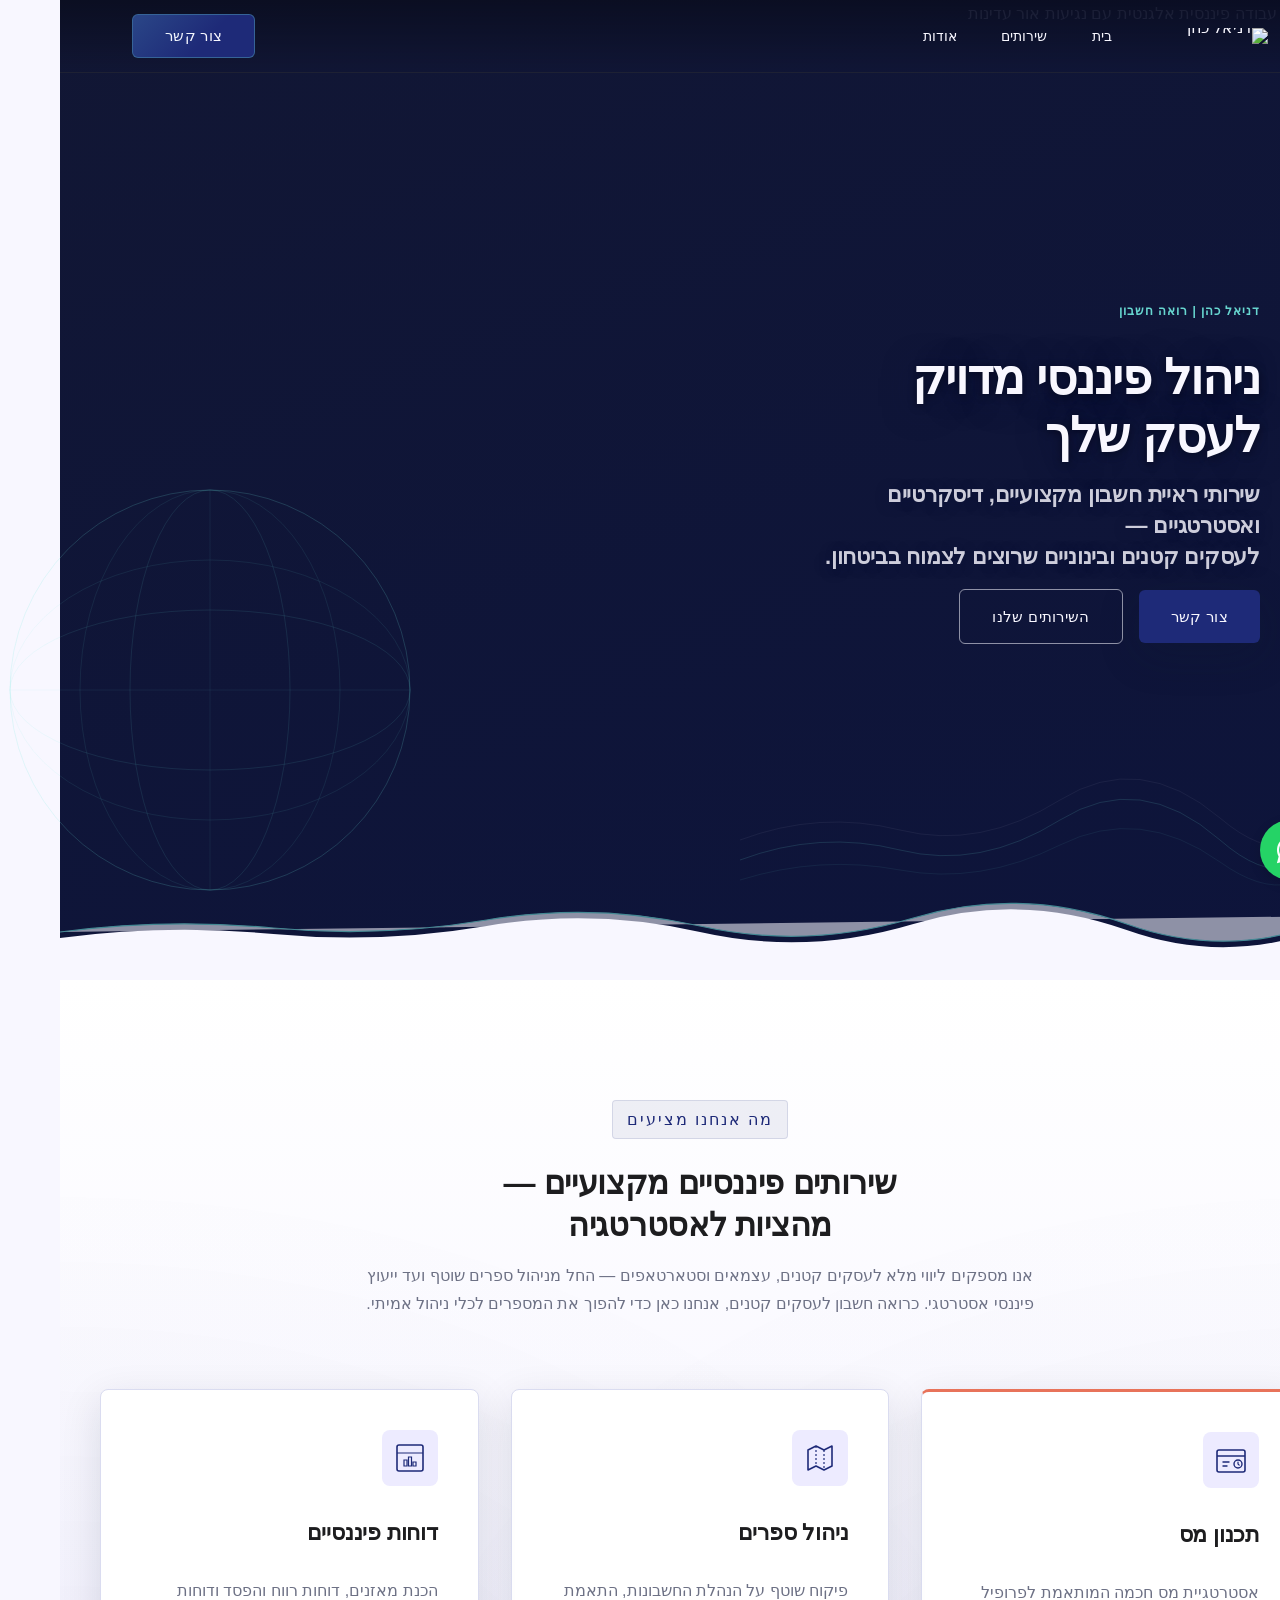
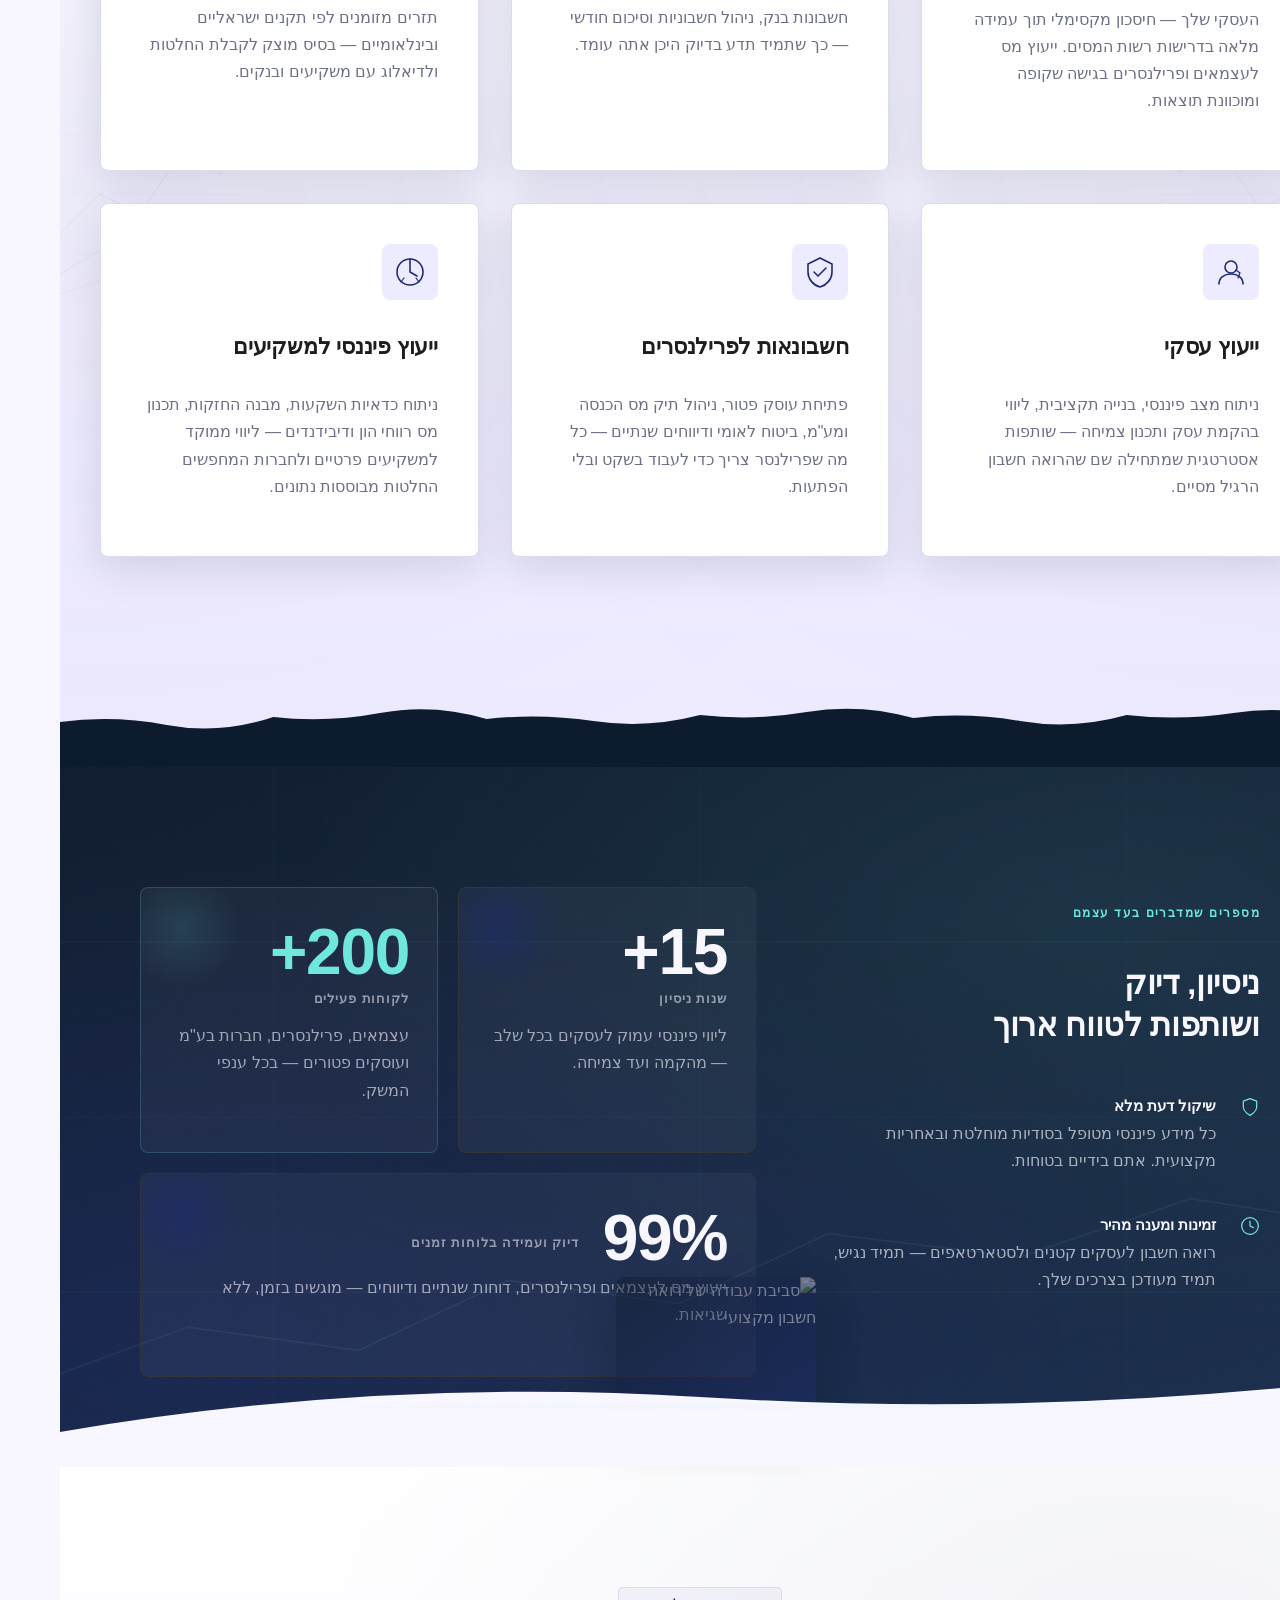
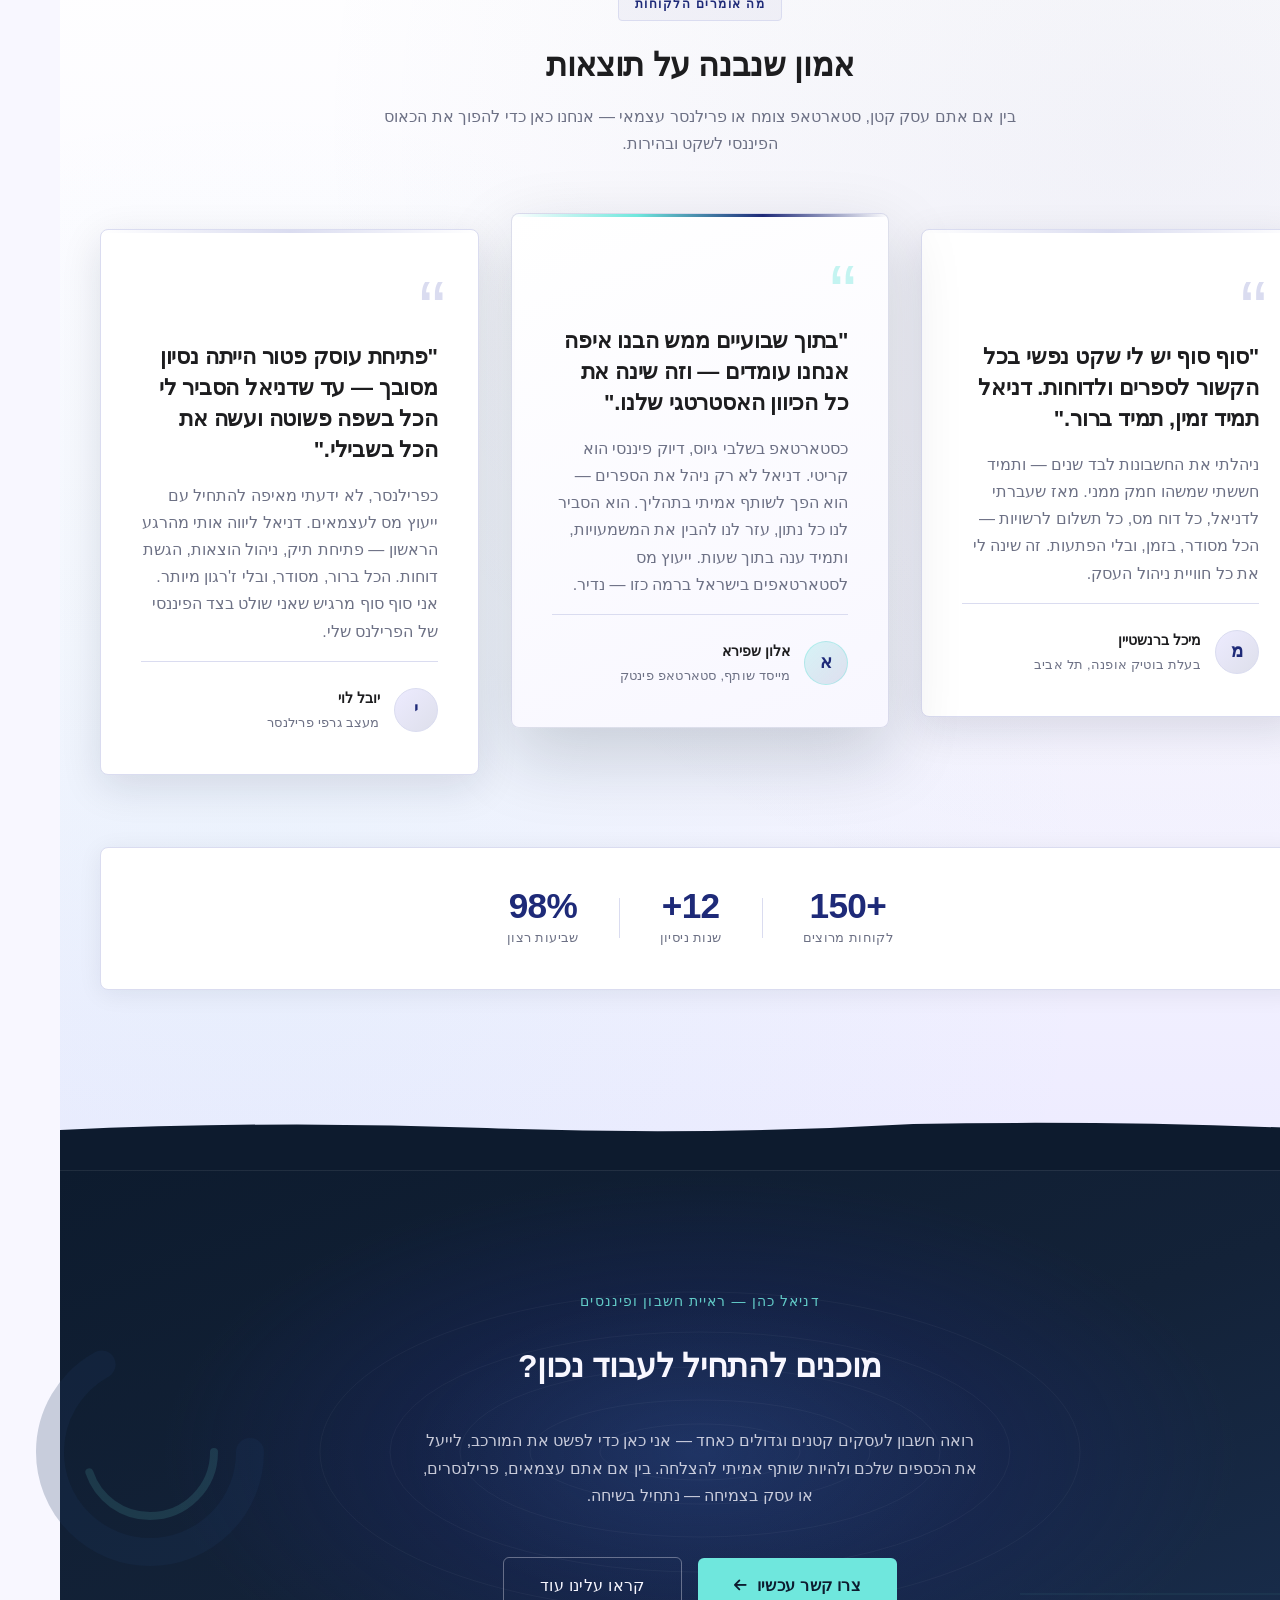
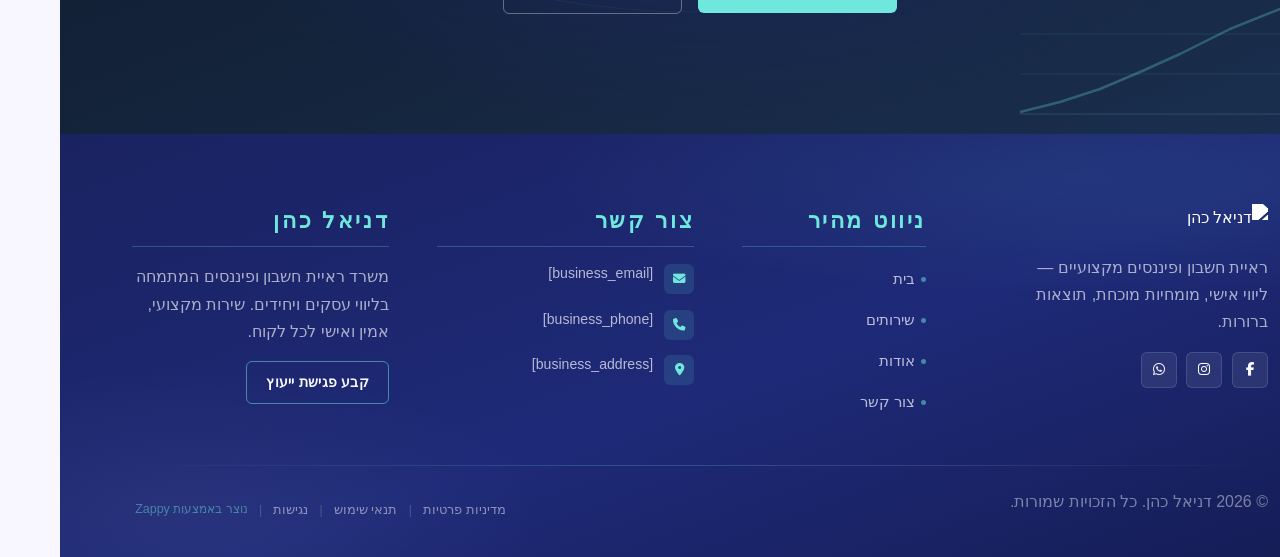
==== index.html @ bad32a26 "Background sync: Progressive GitHub Sync" ====
<!DOCTYPE html>
<html lang="he" dir="rtl">
<head>
    <meta charset="UTF-8">
    <meta name="viewport" content="width=device-width, initial-scale=1.0">
    <meta name="robots" content="index, follow">
    <title>רואה חשבון לעסקים קטנים — דניאל כהן</title>
    <meta name="description" content="רואה חשבון לעסקים קטנים וסטארטאפים שמבין את השפה שלך. דניאל כהן מציע פתרונות מס, הנהלת חשבונות וייעוץ פיננסי שיחסכו לך כסף ויניעו את העסק קדימה.">
    <meta name="keywords" content="רואה חשבון לעסקים קטנים, רואה חשבון לסטארטאפים בישראל, רואה חשבון, ייעוץ מס לעצמאים ופרילנסרים">
    
    <!-- Favicons -->
    <link rel="icon" type="image/x-icon" href="/assets/favicon.ico">
    <link rel="icon" type="image/png" sizes="16x16" href="/assets/favicon-16x16.png">
    <link rel="icon" type="image/png" sizes="32x32" href="/assets/favicon-32x32.png">
    <link rel="icon" type="image/png" sizes="48x48" href="/assets/favicon-48x48.png">
    <link rel="icon" type="image/png" sizes="192x192" href="/assets/favicon-192x192.png">
    <link rel="icon" type="image/png" sizes="512x512" href="/assets/favicon-512x512.png">
    <link rel="apple-touch-icon" href="/assets/apple-touch-icon.png">
    <!-- Zappy Analytics -->
<script>
(function() {
  'use strict';
  
  // Configuration
  var config = {
    websiteId: '09abf76c-8a5d-437d-a3a1-32198e3f7257',
    apiUrl: 'https://api.zappy5.com/api/analytics/track',
    sessionDuration: 30 * 60 * 1000, // 30 minutes
    visitorDuration: 30 * 24 * 60 * 60 * 1000, // 30 days
    trackPageViews: true,
    trackClicks: true,
    trackFormSubmissions: true
  };
  
  // Generate or retrieve persistent visitor ID (30 days)
  function getVisitorId() {
    var visitorKey = 'zappy_visitor_' + config.websiteId;
    var visitor = null;
    
    try {
      visitor = localStorage.getItem(visitorKey);
      if (visitor) {
        var visitorData = JSON.parse(visitor);
        var now = Date.now();
        
        // Check if visitor ID is still valid (30 days)
        if (now - visitorData.created < config.visitorDuration) {
          // Update last seen timestamp
          visitorData.lastSeen = now;
          localStorage.setItem(visitorKey, JSON.stringify(visitorData));
          return visitorData.id;
        }
      }
    } catch (e) {
      console.warn('Zappy Analytics: LocalStorage not available');
    }
    
    // Generate new visitor ID
    var newVisitorId = 'zv_' + Date.now() + '_' + Math.random().toString(36).substr(2, 9);
    
    try {
      localStorage.setItem(visitorKey, JSON.stringify({
        id: newVisitorId,
        created: Date.now(),
        lastSeen: Date.now()
      }));
    } catch (e) {
      // Continue without local storage
    }
    
    return newVisitorId;
  }
  
  // Generate or retrieve session ID (30 minutes)
  function getSessionId() {
    var sessionKey = 'zappy_session_' + config.websiteId;
    var session = null;
    
    try {
      session = sessionStorage.getItem(sessionKey);
      if (session) {
        var sessionData = JSON.parse(session);
        var now = Date.now();
        
        // Check if session is still valid
        if (now - sessionData.timestamp < config.sessionDuration) {
          // Update timestamp
          sessionData.timestamp = now;
          sessionStorage.setItem(sessionKey, JSON.stringify(sessionData));
          return sessionData.id;
        }
      }
    } catch (e) {
      console.warn('Zappy Analytics: SessionStorage not available');
    }
    
    // Generate new session ID
    var newSessionId = 'zs_' + Date.now() + '_' + Math.random().toString(36).substr(2, 9);
    
    try {
      sessionStorage.setItem(sessionKey, JSON.stringify({
        id: newSessionId,
        timestamp: Date.now()
      }));
    } catch (e) {
      // Continue without session storage
    }
    
    return newSessionId;
  }
  
  var visitorId = getVisitorId();
  var sessionId = getSessionId();
  
  // Track an event
  function trackEvent(eventType, data) {
    data = data || {};
    
    var eventData = {
      website_id: config.websiteId,
      event_type: eventType,
      page_path: window.location.pathname,
      referrer: document.referrer || 'direct',
      visitor_id: visitorId,
      session_id: sessionId,
      metadata: data
    };
    
    // Use sendBeacon if available (better for page unload events)
    if (navigator.sendBeacon) {
      var blob = new Blob([JSON.stringify(eventData)], { type: 'application/json' });
      navigator.sendBeacon(config.apiUrl, blob);
    } else {
      // Fallback to fetch
      fetch(config.apiUrl, {
        method: 'POST',
        headers: {
          'Content-Type': 'application/json'
        },
        body: JSON.stringify(eventData),
        keepalive: true
      }).catch(function(error) {
        console.warn('Zappy Analytics: Failed to track event', error);
      });
    }
  }
  
  // Track page view
  if (config.trackPageViews) {
    trackEvent('pageview', {
      title: document.title,
      url: window.location.href
    });
  }
  
  // Track clicks on important elements
  if (config.trackClicks) {
    document.addEventListener('click', function(e) {
      var target = e.target;
      
      // Track button clicks (counted as actions)
      if (target.tagName === 'BUTTON' || target.closest('button')) {
        var button = target.tagName === 'BUTTON' ? target : target.closest('button');
        trackEvent('click', {
          element: 'button',
          text: button.textContent.trim().substring(0, 100),
          id: button.id || null,
          class: button.className || null
        });
      }
      
      // Track link clicks (navigation - not counted as actions)
      else if (target.tagName === 'A' || target.closest('a')) {
        var link = target.tagName === 'A' ? target : target.closest('a');
        trackEvent('navigation', {
          element: 'link',
          text: link.textContent.trim().substring(0, 100),
          href: link.href,
          external: link.hostname !== window.location.hostname
        });
      }
    }, true);
  }
  
  // Track form submissions
  if (config.trackFormSubmissions) {
    document.addEventListener('submit', function(e) {
      var form = e.target;
      
      trackEvent('form_submit', {
        form_id: form.id || null,
        form_name: form.name || null,
        form_action: form.action || null,
        form_method: form.method || 'GET'
      });
    }, true);
  }
  
  // Track time on page (send on page unload)
  var pageLoadTime = Date.now();
  
  window.addEventListener('beforeunload', function() {
    var timeOnPage = Math.floor((Date.now() - pageLoadTime) / 1000); // in seconds
    
    trackEvent('page_unload', {
      time_on_page: timeOnPage,
      page_path: window.location.pathname
    });
  });
  
  // Expose tracking function globally for custom events
  window.zappyAnalytics = {
    track: trackEvent,
    getVisitorId: function() { return visitorId; },
    getSessionId: function() { return sessionId; }
  };
  
})();
</script>
<!-- End Zappy Analytics -->
    <meta property="og:title" content="רואה חשבון לעסקים קטנים — דניאל כהן">
    <meta property="og:description" content="רואה חשבון לעסקים קטנים וסטארטאפים שמבין את השפה שלך. דניאל כהן מציע פתרונות מס, הנהלת חשבונות וייעוץ פיננסי שיחסכו לך כסף ויניעו את העסק קדימה.">
    <meta name="twitter:card" content="summary_large_image">
    <meta name="twitter:title" content="רואה חשבון לעסקים קטנים — דניאל כהן">
    <meta name="twitter:description" content="רואה חשבון לעסקים קטנים וסטארטאפים שמבין את השפה שלך. דניאל כהן מציע פתרונות מס, הנהלת חשבונות וייעוץ פיננסי שיחסכו לך כסף ויניעו את העסק קדימה.">
    <meta property="og:type" content="website">
  <meta property="og:locale" content="he_IL">
  
  
  
  
  
  <link rel="stylesheet" href="https://cdnjs.cloudflare.com/ajax/libs/font-awesome/6.4.0/css/all.min.css">

    <!-- Favicons -->
    <link rel="icon" type="image/x-icon" href="/assets/favicon.ico">
    <link rel="icon" type="image/png" sizes="16x16" href="/assets/favicon-16x16.png">
    <link rel="icon" type="image/png" sizes="32x32" href="/assets/favicon-32x32.png">
    <link rel="icon" type="image/png" sizes="48x48" href="/assets/favicon-48x48.png">
    <link rel="icon" type="image/png" sizes="192x192" href="/assets/favicon-192x192.png">
    <link rel="icon" type="image/png" sizes="512x512" href="/assets/favicon-512x512.png">
    <link rel="apple-touch-icon" href="/assets/apple-touch-icon.png">
    <!-- Cookie Consent -->
    <link rel="stylesheet" href="https://cdn.jsdelivr.net/npm/vanilla-cookieconsent@3/dist/cookieconsent.css">
    <script src="https://cdn.jsdelivr.net/npm/vanilla-cookieconsent@3/dist/cookieconsent.umd.js"></script>
    <!-- Mickidum Accessibility Toolbar -->
    <script src="https://cdn.jsdelivr.net/gh/mickidum/acc_toolbar/acctoolbar/acctoolbar.min.js"></script>
    <link rel="stylesheet" href="/styles.css">

    <style id="zappy-dropdown-submenu-styles">
      /* ========== DESKTOP DROPDOWN SUBMENU STYLES ========== */
      /* Base styles for dropdown submenus - parent must be positioned */
      .nav-menu li:has(.sub-menu), nav li:has(.sub-menu), .navbar li:has(.sub-menu), #navMenu li:has(.sub-menu) { position: relative; }
      /* Submenu base - hidden by default */
      .nav-menu .sub-menu, nav .sub-menu, .navbar .sub-menu, #navMenu .sub-menu { display: block !important; position: absolute !important; top: 100%; left: 0; min-width: 220px; background: white; border-radius: 8px; box-shadow: 0 8px 25px rgba(0,0,0,0.15); padding: 8px 0; opacity: 0; visibility: hidden; transform: translateY(10px); transition: all 0.3s ease; z-index: 1000; list-style: none; pointer-events: none; }
      /* CRITICAL: Desktop hover styles to show dropdown */
      .nav-menu li:hover > .sub-menu, nav li:hover > .sub-menu, .navbar li:hover > .sub-menu, #navMenu li:hover > .sub-menu { opacity: 1 !important; visibility: visible !important; transform: translateY(0) !important; pointer-events: auto !important; }
      /* Submenu item styling */
      .sub-menu li { list-style: none; margin: 0; padding: 0; }
      .sub-menu a { display: block !important; padding: 10px 16px !important; color: var(--text-dark, #333) !important; font-weight: 500; text-decoration: none; white-space: nowrap; transition: background-color 0.2s; }
      .sub-menu .zappy-nav-child > a { padding-left: 28px !important; font-size: 0.9em !important; opacity: 0.85 !important; }
      [dir="rtl"] .sub-menu .zappy-nav-child > a, html[lang="he"] .sub-menu .zappy-nav-child > a, html[lang="ar"] .sub-menu .zappy-nav-child > a { padding-left: 10px !important; padding-right: 28px !important; }
      .sub-menu .zappy-nav-parent > a { font-weight: 600 !important; }
      .sub-menu a:hover { background-color: #f5f5f5; }
      /* RTL (Hebrew/Arabic) dropdown positioning */
      [dir="rtl"] .nav-menu .sub-menu, [dir="rtl"] nav .sub-menu, [dir="rtl"] .navbar .sub-menu, html[lang="he"] .nav-menu .sub-menu, html[lang="he"] nav .sub-menu, html[lang="he"] .navbar .sub-menu, html[lang="ar"] .nav-menu .sub-menu, html[lang="ar"] nav .sub-menu, html[lang="ar"] .navbar .sub-menu { left: auto !important; right: 0 !important; }
      /* Hide empty dropdown menus (exclude catalog sub-menus that use <a> children instead of <li>) */
      .sub-menu:empty, .sub-menu:not(:has(li:not(.zappy-hidden-menu-item))):not(:has(> a)), .sub-menu:not(:has(li)):not(:has(> a)) { display: none !important; opacity: 0 !important; visibility: hidden !important; pointer-events: none !important; }
      /* Desktop: show submenu on Menu Group hover */
      li:has(.menu-group-title):hover > .sub-menu { opacity: 1 !important; visibility: visible !important; transform: translateY(0) !important; pointer-events: auto !important; }
      /* Menu Group title styling */
      .nav-menu > li > .menu-group-title, #navMenu > li > .menu-group-title { display: inline-block; padding: 0.5rem 1rem; cursor: default; user-select: none; }
      
      /* ========== MOBILE SUBMENU STYLES ========== */
      @media (max-width: 768px) {
        .nav-menu .sub-menu, nav .sub-menu, .navbar .sub-menu, #navMenu .sub-menu { position: static !important; transform: none !important; box-shadow: none !important; background: transparent !important; max-height: 0; overflow: hidden; opacity: 0; visibility: hidden; transition: max-height 0.3s ease, opacity 0.3s ease; padding: 0 !important; border-radius: 0 !important; }
        .navbar .sub-menu.mobile-expanded, .nav-menu .sub-menu.mobile-expanded, #navMenu .sub-menu.mobile-expanded { max-height: none !important; overflow-y: visible !important; opacity: 1 !important; visibility: visible !important; padding: 8px 0 8px 16px !important; }
        [dir="rtl"] .sub-menu.mobile-expanded, html[lang="he"] .sub-menu.mobile-expanded { padding: 8px 16px 8px 0 !important; }
        /* Disable hover behavior on mobile */
        .nav-menu li:hover > .sub-menu, nav li:hover > .sub-menu, .navbar li:hover > .sub-menu, #navMenu li:hover > .sub-menu { opacity: 0; visibility: hidden; pointer-events: none; }
        .nav-menu li > .sub-menu.mobile-expanded, nav li > .sub-menu.mobile-expanded, .navbar li > .sub-menu.mobile-expanded, #navMenu li > .sub-menu.mobile-expanded { opacity: 1 !important; visibility: visible !important; pointer-events: auto !important; }
        .nav-menu li:has(.sub-menu), nav li:has(.sub-menu), .navbar li:has(.sub-menu), #navMenu li:has(.sub-menu) { display: flex !important; flex-wrap: wrap !important; align-items: center !important; position: relative !important; min-height: 44px !important; }
        .nav-menu li:has(.sub-menu) > a, nav li:has(.sub-menu) > a, .navbar li:has(.sub-menu) > a, #navMenu li:has(.sub-menu) > a { flex: 1 !important; min-width: 0 !important; }
        .nav-menu li:has(.sub-menu) > .menu-group-title, nav li:has(.sub-menu) > .menu-group-title, .navbar li:has(.sub-menu) > .menu-group-title, #navMenu li:has(.sub-menu) > .menu-group-title { flex: 1 !important; min-width: 0 !important; padding: 0 !important; line-height: inherit !important; }
        .nav-menu li:has(.sub-menu) > .sub-menu, nav li:has(.sub-menu) > .sub-menu, .navbar li:has(.sub-menu) > .sub-menu, #navMenu li:has(.sub-menu) > .sub-menu { flex-basis: 100% !important; width: 100% !important; }
        .nav-menu li:has(.sub-menu) > a [class*="chevron"], .nav-menu li:has(.sub-menu) > a [class*="arrow"], .nav-menu li:has(.sub-menu) > a .fa-chevron-down, .nav-menu li:has(.sub-menu) > a .fa-angle-down, nav li:has(.sub-menu) > a [class*="chevron"], nav li:has(.sub-menu) > a [class*="arrow"], #navMenu li:has(.sub-menu) > a [class*="chevron"], #navMenu li:has(.sub-menu) > a [class*="arrow"] { display: none !important; visibility: hidden !important; }
        .mobile-submenu-toggle { display: flex !important; align-items: center !important; justify-content: center !important; width: 44px !important; height: auto !important; background: transparent !important; border: none !important; cursor: pointer !important; color: var(--text-light) !important; position: static !important; flex-shrink: 0 !important; align-self: stretch !important; z-index: 2 !important; padding: 0 !important; margin: 0 !important; }
        .mobile-submenu-toggle::after { content: '' !important; width: 0 !important; height: 0 !important; border-left: 6px solid transparent !important; border-right: 6px solid transparent !important; border-top: 7px solid currentColor !important; transition: transform 0.3s ease !important; }
        .mobile-submenu-toggle.expanded::after { transform: rotate(180deg) !important; }
        .sub-menu a { padding: 10px 0 !important; display: block !important; color: var(--text-light) !important; white-space: normal !important; }
        .sub-menu .zappy-nav-child > a { padding-left: 28px !important; font-size: 0.9em !important; opacity: 0.85 !important; }
        [dir="rtl"] .sub-menu .zappy-nav-child > a, html[lang="he"] .sub-menu .zappy-nav-child > a, html[lang="ar"] .sub-menu .zappy-nav-child > a { padding-left: 0 !important; padding-right: 28px !important; }
        .sub-menu .zappy-nav-parent > a { font-weight: 600 !important; }
        .nav-menu.active, #navMenu.active { max-width: 100vw !important; overflow-x: hidden !important; box-sizing: border-box !important; }
        .navbar .sub-menu li a, nav.navbar .sub-menu li a, .zappy-products-dropdown .sub-menu a { color: var(--text-light) !important; }
      }
      @media (min-width: 769px) { .mobile-submenu-toggle { display: none !important; } }
    </style>

    <style id="zappy-widget-visibility">
      html[dir="rtl"] .whatsapp-float { right: 20px !important; left: auto !important; }
      html[dir="ltr"] .whatsapp-float, html:not([dir]) .whatsapp-float { left: 20px !important; right: auto !important; }
      html[dir="rtl"] #mic-access-tool-general-button, html[dir="rtl"] .mic-access-tool-general-button,
      html[dir="rtl"] #mic-init-access-tool .mic-access-tool-general-button,
      html[dir="rtl"] #mic-init-access-tool #mic-access-tool-general-button,
      html[dir="rtl"] ._access-icon { left: 20px !important; right: auto !important; }
      html[dir="ltr"] #mic-access-tool-general-button, html[dir="ltr"] .mic-access-tool-general-button,
      html[dir="ltr"] #mic-init-access-tool .mic-access-tool-general-button,
      html[dir="ltr"] #mic-init-access-tool #mic-access-tool-general-button,
      html[dir="ltr"] ._access-icon,
      html:not([dir]) #mic-access-tool-general-button, html:not([dir]) .mic-access-tool-general-button,
      html:not([dir]) #mic-init-access-tool .mic-access-tool-general-button,
      html:not([dir]) #mic-init-access-tool #mic-access-tool-general-button,
      html:not([dir]) ._access-icon { right: 20px !important; left: auto !important; }
      @media (max-width: 768px) { .whatsapp-float { display: flex !important; } }
      @media (min-width: 769px) { .whatsapp-float { display: flex !important; } }
      @media (max-width: 768px) {
        #mic-access-tool-general-button, .mic-access-tool-general-button,
        #mic-init-access-tool .mic-access-tool-general-button, #mic-init-access-tool #mic-access-tool-general-button,
        ._access-icon { display: flex !important; visibility: visible !important; opacity: 1 !important; pointer-events: auto !important; }
        #mic-access-tool-box, .mic-access-tool-box, #mic-init-access-tool #mic-access-tool-box,
        div[id*="mic-access-tool-box"], ._access-menu {
          visibility: hidden; opacity: 0; pointer-events: auto !important;
        }
      }
      @media (min-width: 769px) {
        #mic-access-tool-general-button, .mic-access-tool-general-button,
        #mic-init-access-tool .mic-access-tool-general-button, #mic-init-access-tool #mic-access-tool-general-button,
        ._access-icon { display: flex !important; visibility: visible !important; opacity: 1 !important; pointer-events: auto !important; }
        #mic-access-tool-box, .mic-access-tool-box, #mic-init-access-tool #mic-access-tool-box,
        div[id*="mic-access-tool-box"], ._access-menu {
          visibility: hidden; opacity: 0; pointer-events: auto !important;
        }
      }
    </style>
</head>
<body>

  <nav class="navbar" dir="rtl">
  <button class="mobile-toggle" id="mobileToggle" aria-label="Menu">
    <svg class="hamburger-icon" width="24" height="24" viewBox="0 0 24 24" fill="none">
      <path d="M3 12h18M3 6h18M3 18h18" stroke="currentColor" stroke-width="2" stroke-linecap="round"></path>
    </svg>
    <svg class="close-icon" width="24" height="24" viewBox="0 0 24 24" fill="none" style="display: none;">
      <path d="M18 6L6 18M6 6l12 12" stroke="currentColor" stroke-width="2" stroke-linecap="round"></path>
    </svg>
  </button>

  <button class="phone-header-btn" data-phone="050-0000000" aria-label="Call">
    <svg width="20" height="20" viewBox="0 0 24 24" fill="currentColor">
      <path d="M22 16.92v3a2 2 0 0 1-2.18 2 19.79 19.79 0 0 1-8.63-3.07 19.5 19.5 0 0 1-6-6 19.79 19.79 0 0 1-3.07-8.67A2 2 0 0 1 4.11 2h3a2 2 0 0 1 2 1.72 12.84 12.84 0 0 0 .7 2.81 2 2 0 0 1-.45 2.11L8.09 9.91a16 16 0 0 0 6 6l1.27-1.27a2 2 0 0 1 2.11-.45 12.84 12.84 0 0 0 2.81.7A2 2 0 0 1 22 16.92z"></path>
    </svg>
  </button>

  <div class="nav-container">
    <div class="nav-right-group"><div class="nav-brand">
      <a href="/" class="logo-link">
        <img src="/assets/logo.webp" alt="דניאל כהן" class="logo">
      </a>
    </div><ul class="nav-menu" id="navMenu"><li><a href="/">בית</a></li><li><a href="/services">שירותים</a></li><li><a href="/about">אודות</a></li></ul></div>

    

    <div class="nav-cta-container">
      <a href="/contact" class="nav-cta-btn">צור קשר</a>
    </div>
  </div>
</nav>
<script>

// Navbar Mobile Menu Toggle and Contrast Fix
(function() {
  // Use 'load' event instead of 'DOMContentLoaded' to ensure we run AFTER all other scripts
  window.addEventListener('load', function() {
    
    // FIX MOBILE BUTTON CONTRAST
    // Detect navbar background color and apply contrasting color to mobile buttons
    const navbar = document.querySelector('.navbar, nav, header');
    if (!navbar) {
      console.log('[Navbar] Navbar element not found');
      return;
    }
    
    // DECLARE VARIABLES EARLY to avoid Temporal Dead Zone errors
    // These are used in multiple places below
    let mobileToggle = document.getElementById('mobileToggle') ||
                       document.querySelector('.mobile-toggle') ||
                       document.querySelector('.hamburger') ||
                       document.querySelector('.hamburger-menu') ||
                       document.querySelector('.menu-toggle') ||
                       document.querySelector('.burger-menu') ||
                       document.querySelector('[aria-label="Menu"]') ||
                       document.querySelector('[aria-label="תפריט"]');
    
    const phoneBtn = document.querySelector('.phone-header-btn');
    
    const computedStyle = window.getComputedStyle(navbar);
    let bgColor = computedStyle.backgroundColor;
    
    console.log('[Navbar] Initial navbar background:', bgColor);
    
    // Check if background is transparent or rgba with 0 alpha
    const isTransparent = bgColor === 'transparent' || 
                         bgColor === 'rgba(0, 0, 0, 0)' ||
                         (bgColor.startsWith('rgba') && bgColor.includes(', 0)'));
    
    if (isTransparent) {
      // Check for background-image or gradient
      const bgImage = computedStyle.backgroundImage;
      if (bgImage && bgImage !== 'none') {
        console.log('[Navbar] Navbar has background image/gradient, using dark text');
        bgColor = 'rgb(240, 240, 240)'; // Assume light background
      } else {
        // Transparent navbar - check body background
        const bodyBg = window.getComputedStyle(document.body).backgroundColor;
        console.log('[Navbar] Navbar transparent, using body background:', bodyBg);
        bgColor = bodyBg;
      }
    }
    
    // Calculate luminance to determine if background is light or dark
    const rgb = bgColor.match(/\d+/g);
    if (rgb && rgb.length >= 3) {
      const r = parseInt(rgb[0]);
      const g = parseInt(rgb[1]);
      const b = parseInt(rgb[2]);
      const luminance = (0.299 * r + 0.587 * g + 0.114 * b) / 255;
      
      // Mobile button colors are set by Claude's AI-generated CSS (same as .nav-menu a)
      // No dynamic color overrides needed - colors come from the generated navbar CSS
      console.log('[Navbar] Mobile button colors preserved from Claude CSS (luminance:', luminance.toFixed(2) + ')');
      
      // FIX ICON SIZES - Ensure SVGs are properly sized and visible
      // INJECT CRITICAL CSS TO OVERRIDE ANY CONFLICTING RULES
      const criticalCSS = document.createElement('style');
      criticalCSS.id = 'zappy-mobile-nav-fix';
      const htmlLang = document.documentElement.lang || 'en';
      const htmlDir = document.documentElement.dir || 'ltr';
      // Check both dir attribute AND lang for RTL detection
      // dir="rtl" is the most reliable indicator
      const isRTL = htmlDir === 'rtl' || htmlLang === 'he' || htmlLang === 'ar';
      
      criticalCSS.textContent = `
        /* Hide mobile buttons on desktop, show only on mobile */
        @media (min-width: 769px) {
          .mobile-toggle,
          .phone-header-btn {
            display: none !important;
          }
        }
        
        /* Show and position mobile buttons correctly on mobile */
        @media (max-width: 768px) {
          .mobile-toggle,
          .phone-header-btn {
            position: absolute !important;
            top: 50% !important;
            transform: translateY(-50%) !important;
            z-index: 1001 !important;
            display: flex !important;
            align-items: center !important;
            justify-content: center !important;
            width: 36px !important;
            height: 36px !important;
            border-radius: 50% !important;
            border: none !important;
            cursor: pointer !important;
            padding: 6px !important;
            background: none !important;
            color: var(--nav-text, var(--text-light)) !important;
          }
          
          /* LTR positioning (default): hamburger LEFT, phone RIGHT */
          html:not([dir="rtl"]):not([lang="he"]):not([lang="ar"]) .mobile-toggle,
          html[dir="ltr"] .mobile-toggle {
            left: 12px !important;
            right: auto !important;
          }
          html:not([dir="rtl"]):not([lang="he"]):not([lang="ar"]) .phone-header-btn,
          html[dir="ltr"] .phone-header-btn {
            right: 12px !important;
            left: auto !important;
          }
          
          /* RTL positioning: hamburger RIGHT, phone LEFT */
          html[dir="rtl"] .mobile-toggle,
          html[lang="he"] .mobile-toggle,
          html[lang="ar"] .mobile-toggle {
            right: 12px !important;
            left: auto !important;
          }
          html[dir="rtl"] .phone-header-btn,
          html[lang="he"] .phone-header-btn,
          html[lang="ar"] .phone-header-btn {
            left: 12px !important;
            right: auto !important;
          }
          
          /* CRITICAL: Ensure nav-container has min-height on mobile */
          /* All children are positioned absolutely/fixed on mobile, so height:auto collapses to 0 */
          .nav-container {
            min-height: 70px !important;
            position: relative !important;
          }
          
          /* Ensure SVG icons are properly sized and inherit color */
          .mobile-toggle svg,
          .phone-header-btn svg {
            width: 24px !important;
            height: 24px !important;
            /* Don't force display - let JavaScript control hamburger/close toggle */
          }
          
          /* Reset nav-cta-container on mobile - remove desktop box-shadow/padding */
          /* that creates a visible ghost box when CTA button is hidden */
          .nav-cta-container {
            box-shadow: none !important;
            padding: 0 !important;
          }
          
          /* Hide nav-cta-container entirely on mobile when there's no lang-switcher */
          /* (only the CTA button is inside, and it's hidden on mobile) */
          .nav-cta-container:not(:has(.lang-switcher)) {
            display: none !important;
          }
          
          /* CRITICAL: Prevent hero image fade gradient from bleeding over headline text */
          /* The .image-fade-gradient has bottom: -30px (extends below parent) */
          /* On mobile stacked layout, this overlaps the h1 text below the image */
          .hero-image-column {
            overflow: hidden !important;
          }
          .image-fade-gradient {
            bottom: 0 !important;
          }
          
          /* Hide desktop language switcher on mobile - hamburger menu handles it */
          /* High specificity to override stored CSS */
          .lang-switcher,
          .nav-cta-container .lang-switcher,
          .nav-container .lang-switcher,
          .navbar .lang-switcher,
          .navbar .nav-cta-container .lang-switcher {
            display: none !important;
          }
        }
      `;
      
      // Remove existing fix if present and inject new one
      const existing = document.getElementById('zappy-mobile-nav-fix');
      if (existing) existing.remove();
      document.head.appendChild(criticalCSS);
      
      console.log('[Navbar] Critical CSS injected for mobile nav positioning');
      
      // ONLY apply inline positioning styles on mobile viewport
      // On desktop, the CSS handles hiding these buttons with display: none
      // Inline styles were breaking desktop layout by overriding CSS
      const isMobileViewport = window.innerWidth <= 768;
      
      if (mobileToggle) {
        // Icon sizing applies to all viewports for consistency
        const hamburgerIcon = mobileToggle.querySelector('.hamburger-icon');
        const closeIcon = mobileToggle.querySelector('.close-icon');
        
        if (hamburgerIcon) {
          hamburgerIcon.style.setProperty('width', '24px', 'important');
          hamburgerIcon.style.setProperty('height', '24px', 'important');
          hamburgerIcon.style.setProperty('display', 'block', 'important'); // Show hamburger by default
        }
        if (closeIcon) {
          closeIcon.style.setProperty('width', '24px', 'important');
          closeIcon.style.setProperty('height', '24px', 'important');
          closeIcon.style.setProperty('display', 'none', 'important'); // Hide close icon by default
        }
        
        // ONLY set positioning inline styles on mobile
        if (isMobileViewport) {
          mobileToggle.style.setProperty('position', 'absolute', 'important');
          mobileToggle.style.setProperty('top', '50%', 'important');
          mobileToggle.style.setProperty('transform', 'translateY(-50%)', 'important');
          mobileToggle.style.setProperty('z-index', '1001', 'important');
          
          // Clear any inline left/right so CSS can take over based on html[dir]
          mobileToggle.style.removeProperty('left');
          mobileToggle.style.removeProperty('right');
          
          console.log('[Navbar] Mobile toggle positioning applied (mobile viewport)');
        } else {
          // On desktop, clear any positioning styles to let CSS handle it
          mobileToggle.style.removeProperty('position');
          mobileToggle.style.removeProperty('top');
          mobileToggle.style.removeProperty('transform');
          mobileToggle.style.removeProperty('z-index');
          mobileToggle.style.removeProperty('left');
          mobileToggle.style.removeProperty('right');
          console.log('[Navbar] Desktop viewport - cleared mobile toggle inline positioning');
        }
      }
      
      if (phoneBtn) {
        // Icon sizing applies to all viewports
        const phoneIcon = phoneBtn.querySelector('svg');
        if (phoneIcon) {
          phoneIcon.style.width = '24px';
          phoneIcon.style.height = '24px';
          phoneIcon.setAttribute('width', '24');
          phoneIcon.setAttribute('height', '24');
        }
        
        // ONLY set positioning inline styles on mobile
        if (isMobileViewport) {
          phoneBtn.style.setProperty('position', 'absolute', 'important');
          phoneBtn.style.setProperty('top', '50%', 'important');
          phoneBtn.style.setProperty('transform', 'translateY(-50%)', 'important');
          phoneBtn.style.setProperty('z-index', '1001', 'important');
          
          // Clear any inline left/right so CSS can take over based on html[dir]
          phoneBtn.style.removeProperty('left');
          phoneBtn.style.removeProperty('right');
          
          console.log('[Navbar] Phone button positioning applied (mobile viewport)');
        } else {
          // On desktop, clear any positioning styles to let CSS handle it
          phoneBtn.style.removeProperty('position');
          phoneBtn.style.removeProperty('top');
          phoneBtn.style.removeProperty('transform');
          phoneBtn.style.removeProperty('z-index');
          phoneBtn.style.removeProperty('left');
          phoneBtn.style.removeProperty('right');
          console.log('[Navbar] Desktop viewport - cleared phone button inline positioning');
        }
      }
    } else {
      console.log('[Navbar] Could not parse background color:', bgColor);
    }
    
    // MOBILE MENU TOGGLE
    // Re-query in case DOM changed (mobileToggle already declared at top of function)
    mobileToggle = document.getElementById('mobileToggle') ||
                   document.querySelector('.mobile-toggle') ||
                   document.querySelector('.hamburger') ||
                   document.querySelector('.hamburger-menu') ||
                   document.querySelector('.menu-toggle') ||
                   document.querySelector('.burger-menu') ||
                   document.querySelector('[aria-label="Menu"]') ||
                   document.querySelector('[aria-label="תפריט"]');
    
    // EXPANDED SEARCH: Find nav menu by ID or class
    const navMenu = document.getElementById('navMenu') ||
                  document.querySelector('.nav-menu') ||
                  document.querySelector('.nav-links') ||
                  document.querySelector('nav ul:not(.submenu)');
    
    if (!mobileToggle || !navMenu) {
      console.log('[Navbar] Mobile toggle or menu not found:', { toggle: !!mobileToggle, menu: !!navMenu });
      return;
    }
    
    // Ensure navMenu has ID for CSS targeting
    if (!navMenu.id) {
      navMenu.id = 'navMenu';
    }
    
    console.log('[Navbar] Initializing mobile menu...');
    
    // Remove any existing event listeners by cloning the button
    const newToggle = mobileToggle.cloneNode(true);
    mobileToggle.parentNode.replaceChild(newToggle, mobileToggle);
    
    // Toggle menu on button click - use newToggle now
    newToggle.addEventListener('click', function(e) {
      e.preventDefault();
      e.stopPropagation();
      
      const hamburgerIcon = this.querySelector('.hamburger-icon');
      const closeIcon = this.querySelector('.close-icon');
      const isActive = navMenu.classList.contains('active');
      
      if (isActive) {
        // Close menu
        navMenu.classList.remove('active');
        if (hamburgerIcon) hamburgerIcon.style.setProperty('display', 'block', 'important');
        if (closeIcon) closeIcon.style.setProperty('display', 'none', 'important');
        document.body.style.overflow = '';
        console.log('[Navbar] Menu closed');
      } else {
        // Open menu
        navMenu.classList.add('active');
        if (hamburgerIcon) hamburgerIcon.style.setProperty('display', 'none', 'important');
        if (closeIcon) closeIcon.style.setProperty('display', 'block', 'important');
        document.body.style.overflow = 'hidden';
        console.log('[Navbar] Menu opened');
      }
    });
    
    // Close menu when clicking nav links (but NOT dropdown toggles)
    const navLinks = navMenu.querySelectorAll('a');
    navLinks.forEach(function(link) {
      link.addEventListener('click', function() {
        // Don't close if it's a dropdown child (unless it's a real navigation link)
        if (this.getAttribute('href') === '#') return;
        
        const hamburgerIcon = newToggle.querySelector('.hamburger-icon');
        const closeIcon = newToggle.querySelector('.close-icon');
        
        navMenu.classList.remove('active');
        if (hamburgerIcon) hamburgerIcon.style.setProperty('display', 'block', 'important');
        if (closeIcon) closeIcon.style.setProperty('display', 'none', 'important');
        document.body.style.overflow = '';
        console.log('[Navbar] Menu closed (link clicked)');
      });
    });
    
    // DROPDOWN MENU TOGGLE (for mobile and touch devices)
    var dropdownToggles = navMenu.querySelectorAll('.dropdown-toggle');
    dropdownToggles.forEach(function(toggle) {
      toggle.addEventListener('click', function(e) {
        e.preventDefault();
        e.stopPropagation();
        var parent = this.closest('.nav-dropdown');
        if (!parent) return;
        
        // Close other open dropdowns at the same level
        var siblings = parent.parentNode.querySelectorAll('.nav-dropdown.open');
        siblings.forEach(function(sib) {
          if (sib !== parent) sib.classList.remove('open');
        });
        
        parent.classList.toggle('open');
        console.log('[Navbar] Dropdown toggled:', parent.classList.contains('open') ? 'open' : 'closed');
      });
    });
    
    // Close dropdowns when clicking outside
    document.addEventListener('click', function(e) {
      if (!e.target.closest('.nav-dropdown')) {
        var openDropdowns = document.querySelectorAll('.nav-dropdown.open');
        openDropdowns.forEach(function(dd) { dd.classList.remove('open'); });
      }
    });
    
    console.log('[Navbar] Dropdown handlers initialized for ' + dropdownToggles.length + ' dropdowns');
    
    // Phone button functionality (phoneBtn already declared at top of function)
    if (phoneBtn) {
      phoneBtn.addEventListener('click', function() {
        // Get phone number from placeholder in page or use default
        const phoneLinks = document.querySelectorAll('a[href^="tel:"]');
        const phoneNumber = phoneLinks.length > 0 
          ? phoneLinks[0].getAttribute('href').replace('tel:', '')
          : '[business_phone]';
        
        window.location.href = 'tel:' + phoneNumber;
        console.log('[Navbar] Phone button clicked');
      });
    }
    
    console.log('[Navbar] Mobile menu initialized successfully');
    
    // WhatsApp button visibility is now controlled via CSS (siteSettings).
    // No JS-based desktop hiding — the button is visible on both mobile and desktop by default.
  });
})();

</script>
  
  <main>
    <section class="index-hero-section" data-layout-spec="בית-hero" dir="rtl" data-hero-type="fullscreen-scrim">
  <!-- Background Image Layer -->
  <img data-hero-bg="true" class="index-hero-bg" data-placeholder="index-hero-image-1" data-context="Cinematic editorial hero image for a premium Israeli accounting and financial services firm. An elegant financial workspace at night: a dark mahogany desk with a sleek open laptop showing abstract indigo data graphs, a crystal glass paperweight catching soft light, a leather-bound ledger, and a fountain pen. The background blends deep indigo and charcoal shadows with subtle luminous aqua light streaks suggesting topographic financial data lines. Mood: refined, authoritative, cinematic. Color palette: deep navy, charcoal, soft lavender, luminous aqua. Highly atmospheric, shallow depth of field." width="1440" height="900" src="/assets/site-index-hero-image-1.webp" alt="סביבת עבודה פיננסית אלגנטית עם נגיעות אור עדינות">

  <!-- Scrim Overlay -->
  <div class="index-hero-scrim" aria-hidden="true"></div>

  <!-- Decorative wireframe globe motif -->
  <div class="index-hero-globe-motif" aria-hidden="true">
    <svg data-no-icon-edit="true" aria-hidden="true" viewBox="0 0 420 420" fill="none" xmlns="http://www.w3.org/2000/svg" width="420" height="420">
      <ellipse cx="210" cy="210" rx="200" ry="200" stroke="#6FE7DD" stroke-width="1" fill="none" opacity="0.18"></ellipse>
      <ellipse cx="210" cy="210" rx="200" ry="80" stroke="#6FE7DD" stroke-width="0.8" fill="none" opacity="0.13"></ellipse>
      <ellipse cx="210" cy="210" rx="200" ry="130" stroke="#6FE7DD" stroke-width="0.8" fill="none" opacity="0.11"></ellipse>
      <ellipse cx="210" cy="210" rx="80" ry="200" stroke="#6FE7DD" stroke-width="0.8" fill="none" opacity="0.13"></ellipse>
      <ellipse cx="210" cy="210" rx="130" ry="200" stroke="#6FE7DD" stroke-width="0.8" fill="none" opacity="0.11"></ellipse>
      <line x1="10" y1="210" x2="410" y2="210" stroke="#6FE7DD" stroke-width="0.7" opacity="0.10"></line>
      <line x1="210" y1="10" x2="210" y2="410" stroke="#6FE7DD" stroke-width="0.7" opacity="0.10"></line>
    </svg>
  </div>

  <!-- Decorative topographic lines -->
  <div class="index-hero-topo" aria-hidden="true">
    <svg data-no-icon-edit="true" aria-hidden="true" viewBox="0 0 600 200" fill="none" xmlns="http://www.w3.org/2000/svg" width="600" height="200">
      <path d="M0,160 Q80,130 160,150 T320,120 T480,140 T600,110" stroke="#6FE7DD" stroke-width="0.8" fill="none" opacity="0.18"></path>
      <path d="M0,180 Q80,155 160,170 T320,145 T480,162 T600,135" stroke="#6FE7DD" stroke-width="0.6" fill="none" opacity="0.12"></path>
      <path d="M0,140 Q80,110 160,130 T320,100 T480,118 T600,90" stroke="#EDEBFF" stroke-width="0.6" fill="none" opacity="0.10"></path>
    </svg>
  </div>

  <!-- Main Content Overlay -->
  <div class="index-hero-container">
    <div class="index-hero-content">
      <span class="index-hero-label">דניאל כהן | רואה חשבון</span>
      <h1 class="index-hero-h1">ניהול פיננסי מדויק<br>לעסק שלך</h1>
      <h3 class="index-hero-subtitle">שירותי ראיית חשבון מקצועיים, דיסקרטיים ואסטרטגיים —<br class="index-hero-br"> לעסקים קטנים ובינוניים שרוצים לצמוח בביטחון.</h3>
      <div class="index-hero-ctas">
        <a href="/contact" class="index-hero-btn-primary">צור קשר</a>
        <a href="/services" class="index-hero-btn-secondary">השירותים שלנו</a>
      </div>
    </div>
  </div>

  <!-- Bottom Divider -->
  <div class="index-hero-divider-wrapper">
    <svg data-no-icon-edit="true" aria-hidden="true" viewBox="0 0 1440 80" preserveAspectRatio="none" xmlns="http://www.w3.org/2000/svg">
      <!-- Aqua accent contour line -->
      <path d="M0,32 Q120,18 240,28 T480,20 T720,26 T960,18 T1200,24 T1440,16" stroke="#6FE7DD" stroke-width="1.2" fill="var(--bg-light)" opacity="0.55"></path>
      <!-- Diagonal fade fill into next light section -->
      <path d="M0,80 L0,38 Q120,24 240,34 T480,26 T720,32 T960,24 T1200,30 T1440,22 L1440,80 Z" fill="var(--bg-light)"></path>
    </svg>
  </div>
</section>

<section class="index-services-section" data-layout-spec="בית-services" dir="rtl">
  <!-- Decorative chart-line texture (outer edges) -->
  <svg class="services-bg-lines services-bg-lines--right" aria-hidden="true" data-no-icon-edit="true" viewBox="0 0 180 480" preserveAspectRatio="none" xmlns="http://www.w3.org/2000/svg">
    <polyline points="0,400 40,360 80,380 120,320 160,340 180,300" fill="none" stroke="#1E2A78" stroke-width="1" opacity="0.06"></polyline>
    <polyline points="0,440 50,410 90,430 130,390 180,370" fill="none" stroke="#1E2A78" stroke-width="1" opacity="0.05"></polyline>
    <polyline points="0,460 60,440 100,455 140,420 180,410" fill="none" stroke="#1E2A78" stroke-width="1" opacity="0.04"></polyline>
    <line x1="0" y1="300" x2="180" y2="300" stroke="#1E2A78" stroke-width="0.5" opacity="0.04"></line>
    <line x1="0" y1="360" x2="180" y2="360" stroke="#1E2A78" stroke-width="0.5" opacity="0.04"></line>
    <line x1="0" y1="420" x2="180" y2="420" stroke="#1E2A78" stroke-width="0.5" opacity="0.04"></line>
  </svg>
  <svg class="services-bg-lines services-bg-lines--left" aria-hidden="true" data-no-icon-edit="true" viewBox="0 0 180 480" preserveAspectRatio="none" xmlns="http://www.w3.org/2000/svg">
    <polyline points="180,400 140,355 100,375 60,315 20,338 0,295" fill="none" stroke="#1E2A78" stroke-width="1" opacity="0.06"></polyline>
    <polyline points="180,440 130,408 90,428 50,386 0,368" fill="none" stroke="#1E2A78" stroke-width="1" opacity="0.05"></polyline>
    <polyline points="180,462 120,442 80,456 40,418 0,408" fill="none" stroke="#1E2A78" stroke-width="1" opacity="0.04"></polyline>
    <line x1="0" y1="300" x2="180" y2="300" stroke="#1E2A78" stroke-width="0.5" opacity="0.04"></line>
    <line x1="0" y1="360" x2="180" y2="360" stroke="#1E2A78" stroke-width="0.5" opacity="0.04"></line>
    <line x1="0" y1="420" x2="180" y2="420" stroke="#1E2A78" stroke-width="0.5" opacity="0.04"></line>
  </svg>

  <div class="services-container">
    <!-- Intro block -->
    <div class="services-intro">
      <p class="services-eyebrow">מה אנחנו מציעים</p>
      <h2 class="services-heading">שירותים פיננסיים מקצועיים — <br>מהציות לאסטרטגיה</h2>
      <p class="services-subtext">אנו מספקים ליווי מלא לעסקים קטנים, עצמאים וסטארטאפים — החל מניהול ספרים שוטף ועד ייעוץ פיננסי אסטרטגי. כרואה חשבון לעסקים קטנים, אנחנו כאן כדי להפוך את המספרים לכלי ניהול אמיתי.</p>
    </div>

    <!-- Services grid -->
    <div class="services-grid">

      <!-- Card 1 — Featured (coral accent) -->
      <article class="service-card service-card--featured">
        <div class="service-card__icon-wrap">
          <svg data-element-type="icon" data-icon-type="svg" width="36" height="36" viewBox="0 0 36 36" fill="none" xmlns="http://www.w3.org/2000/svg" aria-hidden="true">
            <rect x="4" y="8" width="28" height="22" rx="2" stroke="currentColor" stroke-width="1.6" fill="none"></rect>
            <path d="M4 14h28" stroke="currentColor" stroke-width="1.4"></path>
            <path d="M10 20h6M10 24h4" stroke="currentColor" stroke-width="1.4" stroke-linecap="round"></path>
            <circle cx="25" cy="22" r="4" stroke="currentColor" stroke-width="1.4" fill="none"></circle>
            <path d="M25 20v2l1.2 1.2" stroke="currentColor" stroke-width="1.2" stroke-linecap="round"></path>
          </svg>
        </div>
        <div class="service-card__content">
          <h3 class="service-card__title">תכנון מס</h3>
          <p class="service-card__desc">אסטרטגיית מס חכמה המותאמת לפרופיל העסקי שלך — חיסכון מקסימלי תוך עמידה מלאה בדרישות רשות המסים. ייעוץ מס לעצמאים ופרילנסרים בגישה שקופה ומוכוונת תוצאות.</p>
        </div>
      </article>

      <!-- Card 2 -->
      <article class="service-card">
        <div class="service-card__icon-wrap">
          <svg data-element-type="icon" data-icon-type="svg" width="36" height="36" viewBox="0 0 36 36" fill="none" xmlns="http://www.w3.org/2000/svg" aria-hidden="true">
            <path d="M6 30V10l8-4 8 4 8-4v20l-8 4-8-4-8 4z" stroke="currentColor" stroke-width="1.6" fill="none" stroke-linejoin="round"></path>
            <path d="M14 6v20M22 10v20" stroke="currentColor" stroke-width="1.2" stroke-dasharray="2 2"></path>
          </svg>
        </div>
        <div class="service-card__content">
          <h3 class="service-card__title">ניהול ספרים</h3>
          <p class="service-card__desc">פיקוח שוטף על הנהלת החשבונות, התאמת חשבונות בנק, ניהול חשבוניות וסיכום חודשי — כך שתמיד תדע בדיוק היכן אתה עומד.</p>
        </div>
      </article>

      <!-- Card 3 -->
      <article class="service-card">
        <div class="service-card__icon-wrap">
          <svg data-element-type="icon" data-icon-type="svg" width="36" height="36" viewBox="0 0 36 36" fill="none" xmlns="http://www.w3.org/2000/svg" aria-hidden="true">
            <rect x="5" y="5" width="26" height="26" rx="2" stroke="currentColor" stroke-width="1.6" fill="none"></rect>
            <path d="M5 13h26" stroke="currentColor" stroke-width="1.2"></path>
            <path d="M12 20h3v6h-3zM16.5 17h3v9h-3zM21 22h3v4h-3z" stroke="currentColor" stroke-width="1.2" fill="none"></path>
          </svg>
        </div>
        <div class="service-card__content">
          <h3 class="service-card__title">דוחות פיננסיים</h3>
          <p class="service-card__desc">הכנת מאזנים, דוחות רווח והפסד ודוחות תזרים מזומנים לפי תקנים ישראליים ובינלאומיים — בסיס מוצק לקבלת החלטות ולדיאלוג עם משקיעים ובנקים.</p>
        </div>
      </article>

      <!-- Card 4 -->
      <article class="service-card">
        <div class="service-card__icon-wrap">
          <svg data-element-type="icon" data-icon-type="svg" width="36" height="36" viewBox="0 0 36 36" fill="none" xmlns="http://www.w3.org/2000/svg" aria-hidden="true">
            <circle cx="18" cy="13" r="6" stroke="currentColor" stroke-width="1.6" fill="none"></circle>
            <path d="M6 30c0-6.627 5.373-10 12-10s12 3.373 12 10" stroke="currentColor" stroke-width="1.6" stroke-linecap="round" fill="none"></path>
            <path d="M23 16l4 3-2 5" stroke="currentColor" stroke-width="1.2" stroke-linecap="round" stroke-linejoin="round" fill="none"></path>
          </svg>
        </div>
        <div class="service-card__content">
          <h3 class="service-card__title">ייעוץ עסקי</h3>
          <p class="service-card__desc">ניתוח מצב פיננסי, בנייה תקציבית, ליווי בהקמת עסק ותכנון צמיחה — שותפות אסטרטגית שמתחילה שם שהרואה חשבון הרגיל מסיים.</p>
        </div>
      </article>

      <!-- Card 5 -->
      <article class="service-card">
        <div class="service-card__icon-wrap">
          <svg data-element-type="icon" data-icon-type="svg" width="36" height="36" viewBox="0 0 36 36" fill="none" xmlns="http://www.w3.org/2000/svg" aria-hidden="true">
            <path d="M18 4l12 6v8c0 7-5 13-12 15C11 31 6 25 6 18v-8l12-6z" stroke="currentColor" stroke-width="1.6" fill="none" stroke-linejoin="round"></path>
            <path d="M12 18l4 4 8-8" stroke="currentColor" stroke-width="1.6" stroke-linecap="round" stroke-linejoin="round"></path>
          </svg>
        </div>
        <div class="service-card__content">
          <h3 class="service-card__title">חשבונאות לפרילנסרים</h3>
          <p class="service-card__desc">פתיחת עוסק פטור, ניהול תיק מס הכנסה ומע"מ, ביטוח לאומי ודיווחים שנתיים — כל מה שפרילנסר צריך כדי לעבוד בשקט ובלי הפתעות.</p>
        </div>
      </article>

      <!-- Card 6 -->
      <article class="service-card">
        <div class="service-card__icon-wrap">
          <svg data-element-type="icon" data-icon-type="svg" width="36" height="36" viewBox="0 0 36 36" fill="none" xmlns="http://www.w3.org/2000/svg" aria-hidden="true">
            <circle cx="18" cy="18" r="13" stroke="currentColor" stroke-width="1.6" fill="none"></circle>
            <path d="M18 5v13l7 4" stroke="currentColor" stroke-width="1.6" stroke-linecap="round" stroke-linejoin="round"></path>
            <path d="M9 28l3-4M27 28l-3-4" stroke="currentColor" stroke-width="1.2" stroke-linecap="round"></path>
          </svg>
        </div>
        <div class="service-card__content">
          <h3 class="service-card__title">ייעוץ פיננסי למשקיעים</h3>
          <p class="service-card__desc">ניתוח כדאיות השקעות, מבנה החזקות, תכנון מס רווחי הון ודיבידנדים — ליווי ממוקד למשקיעים פרטיים ולחברות המחפשים החלטות מבוססות נתונים.</p>
        </div>
      </article>

    </div>
  </div>

  <!-- Bottom torn-paper SVG divider → transitions to darker section -->
  <div class="services-divider-wrapper">
    <svg data-no-icon-edit="true" aria-hidden="true" viewBox="0 0 1440 90" preserveAspectRatio="none" xmlns="http://www.w3.org/2000/svg">
      <path d="M0,90 L0,45 Q60,38 120,48 T240,40 Q300,46 360,36 T480,42 Q540,36 600,44 T720,38 Q780,44 840,35 T960,41 Q1020,35 1080,44 T1200,38 Q1260,44 1320,36 T1440,42 L1440,90 Z" fill="#0D1B2E"></path>
    </svg>
  </div>
</section>

<section class="index-stats-section" data-layout-spec="בית-stats" dir="rtl">
  <!-- Texture overlay -->
  <div class="index-stats-texture" aria-hidden="true"></div>
  <!-- Analytical linework SVG -->
  <svg class="index-stats-linework" data-no-icon-edit="true" aria-hidden="true" viewBox="0 0 1200 600" preserveAspectRatio="none" xmlns="http://www.w3.org/2000/svg">
    <line x1="0" y1="150" x2="1200" y2="150" stroke="rgba(111,231,221,0.06)" stroke-width="1"></line>
    <line x1="0" y1="300" x2="1200" y2="300" stroke="rgba(111,231,221,0.04)" stroke-width="1"></line>
    <line x1="0" y1="450" x2="1200" y2="450" stroke="rgba(111,231,221,0.06)" stroke-width="1"></line>
    <line x1="200" y1="0" x2="200" y2="600" stroke="rgba(111,231,221,0.03)" stroke-width="1"></line>
    <line x1="600" y1="0" x2="600" y2="600" stroke="rgba(111,231,221,0.03)" stroke-width="1"></line>
    <line x1="1000" y1="0" x2="1000" y2="600" stroke="rgba(111,231,221,0.03)" stroke-width="1"></line>
    <polyline points="0,520 120,480 280,500 420,440 580,460 720,400 900,420 1060,370 1200,390" fill="none" stroke="rgba(111,231,221,0.07)" stroke-width="1.5"></polyline>
    <polyline points="0,560 150,530 300,545 500,510 700,525 900,490 1100,505 1200,495" fill="none" stroke="rgba(30,42,120,0.15)" stroke-width="1"></polyline>
  </svg>

  <div class="index-stats-container">
    <!-- Left column: heading + supporting text blocks -->
    <div class="index-stats-content">
      <div class="index-stats-label">מספרים שמדברים בעד עצמם</div>
      <h2 class="index-stats-heading">ניסיון, דיוק<br>ושותפות לטווח ארוך</h2>
      <div class="index-stats-support-blocks">
        <div class="index-stats-support-item">
          <div class="index-stats-support-icon" aria-hidden="true">
            <svg data-element-type="icon" data-icon-type="svg" width="20" height="20" viewBox="0 0 24 24" fill="none" stroke="currentColor" stroke-width="1.5" stroke-linecap="round" stroke-linejoin="round"><path d="M12 22s8-4 8-10V5l-8-3-8 3v7c0 6 8 10 8 10z"></path></svg>
          </div>
          <div class="index-stats-support-text">
            <strong>שיקול דעת מלא</strong>
            <p>כל מידע פיננסי מטופל בסודיות מוחלטת ובאחריות מקצועית. אתם בידיים בטוחות.</p>
          </div>
        </div>
        <div class="index-stats-support-item">
          <div class="index-stats-support-icon" aria-hidden="true">
            <svg data-element-type="icon" data-icon-type="svg" width="20" height="20" viewBox="0 0 24 24" fill="none" stroke="currentColor" stroke-width="1.5" stroke-linecap="round" stroke-linejoin="round"><circle cx="12" cy="12" r="10"></circle><polyline points="12 6 12 12 16 14"></polyline></svg>
          </div>
          <div class="index-stats-support-text">
            <strong>זמינות ומענה מהיר</strong>
            <p>רואה חשבון לעסקים קטנים ולסטארטאפים — תמיד נגיש, תמיד מעודכן בצרכים שלך.</p>
          </div>
        </div>
      </div>
    </div>

    <!-- Right column: oversized numerics grid -->
    <div class="index-stats-numerics">
      <!-- Stat 1 -->
      <article class="index-stats-card index-stats-card--primary">
        <div class="index-stats-backplate" aria-hidden="true"></div>
        <span class="index-stats-number">15+</span>
        <span class="index-stats-unit">שנות ניסיון</span>
        <p class="index-stats-desc">ליווי פיננסי עמוק לעסקים בכל שלב — מהקמה ועד צמיחה.</p>
      </article>

      <!-- Stat 2 -->
      <article class="index-stats-card index-stats-card--accent">
        <div class="index-stats-backplate" aria-hidden="true"></div>
        <span class="index-stats-number">200+</span>
        <span class="index-stats-unit">לקוחות פעילים</span>
        <p class="index-stats-desc">עצמאים, פרילנסרים, חברות בע"מ ועוסקים פטורים — בכל ענפי המשק.</p>
      </article>

      <!-- Stat 3 -->
      <article class="index-stats-card index-stats-card--wide">
        <div class="index-stats-backplate" aria-hidden="true"></div>
        <span class="index-stats-number">99%</span>
        <span class="index-stats-unit">דיוק ועמידה בלוחות זמנים</span>
        <p class="index-stats-desc">ייעוץ מס לעצמאים ופרילנסרים, דוחות שנתיים ודיווחים — מוגשים בזמן, ללא שגיאות.</p>
      </article>

      <!-- Decorative image tile -->
      <div class="index-stats-image-tile">
        <img data-placeholder="index-stats-image-1" data-context="A professional accountant workspace with an open laptop showing financial charts, a neat desk with papers, a pen, and soft warm lighting — conveying expertise, precision, and calm authority for an accounting and financial services firm" width="600" height="400" src="/assets/site-index-stats-image-1.webp" alt="סביבת עבודה של רואה חשבון מקצועי">
        <div class="index-stats-image-overlay" aria-hidden="true"></div>
      </div>
    </div>
  </div>

  <!-- Bottom arc divider transitioning to light testimonials section -->
  <div class="index-stats-divider-wrapper">
    <svg data-no-icon-edit="true" aria-hidden="true" viewBox="0 0 1200 90" preserveAspectRatio="none" xmlns="http://www.w3.org/2000/svg">
      <path d="M0,90 L0,55 Q300,0 600,20 Q900,40 1200,5 L1200,90 Z" fill="var(--bg-light)"></path>
    </svg>
    <div class="index-stats-arc-glow" aria-hidden="true"></div>
  </div>
</section>

<section class="index-testimonials-section" data-layout-spec="בית-testimonials" dir="rtl">
  <div class="index-testimonials-container">

    <!-- Section Header -->
    <div class="index-testimonials-header">
      <span class="index-testimonials-eyebrow">מה אומרים הלקוחות</span>
      <h2 class="index-testimonials-title">אמון שנבנה על תוצאות</h2>
      <p class="index-testimonials-subtitle">בין אם אתם עסק קטן, סטארטאפ צומח או פרילנסר עצמאי — אנחנו כאן כדי להפוך את הכאוס הפיננסי לשקט ובהירות.</p>
    </div>

    <!-- Testimonial Cards Grid -->
    <div class="index-testimonials-grid">

      <!-- Card 1: Small Business Owner -->
      <article class="index-testimonial-card">
        <div class="index-testimonial-accent-line"></div>
        <div class="index-testimonial-quote-mark" aria-hidden="true">“</div>
        <h3 class="index-testimonial-quote">"סוף סוף יש לי שקט נפשי בכל הקשור לספרים ולדוחות. דניאל תמיד זמין, תמיד ברור."</h3>
        <p class="index-testimonial-body">ניהלתי את החשבונות לבד שנים — ותמיד חששתי שמשהו חמק ממני. מאז שעברתי לדניאל, כל דוח מס, כל תשלום לרשויות — הכל מסודר, בזמן, ובלי הפתעות. זה שינה לי את כל חוויית ניהול העסק.</p>
        <footer class="index-testimonial-footer">
          <div class="index-testimonial-avatar" aria-hidden="true">
            <span>מ</span>
          </div>
          <div class="index-testimonial-author">
            <strong class="index-testimonial-name">מיכל ברנשטיין</strong>
            <span class="index-testimonial-role">בעלת בוטיק אופנה, תל אביב</span>
          </div>
        </footer>
      </article>

      <!-- Card 2: Startup Founder (elevated center) -->
      <article class="index-testimonial-card index-testimonial-card--elevated">
        <div class="index-testimonial-accent-line index-testimonial-accent-line--accent"></div>
        <div class="index-testimonial-quote-mark index-testimonial-quote-mark--accent" aria-hidden="true">“</div>
        <h3 class="index-testimonial-quote">"בתוך שבועיים ממש הבנו איפה אנחנו עומדים — וזה שינה את כל הכיוון האסטרטגי שלנו."</h3>
        <p class="index-testimonial-body">כסטארטאפ בשלבי גיוס, דיוק פיננסי הוא קריטי. דניאל לא רק ניהל את הספרים — הוא הפך לשותף אמיתי בתהליך. הוא הסביר לנו כל נתון, עזר לנו להבין את המשמעויות, ותמיד ענה בתוך שעות. ייעוץ מס לסטארטאפים בישראל ברמה כזו — נדיר.</p>
        <footer class="index-testimonial-footer">
          <div class="index-testimonial-avatar index-testimonial-avatar--accent" aria-hidden="true">
            <span>א</span>
          </div>
          <div class="index-testimonial-author">
            <strong class="index-testimonial-name">אלון שפירא</strong>
            <span class="index-testimonial-role">מייסד שותף, סטארטאפ פינטק</span>
          </div>
        </footer>
      </article>

      <!-- Card 3: Freelancer -->
      <article class="index-testimonial-card">
        <div class="index-testimonial-accent-line"></div>
        <div class="index-testimonial-quote-mark" aria-hidden="true">“</div>
        <h3 class="index-testimonial-quote">"פתיחת עוסק פטור הייתה נסיון מסובך — עד שדניאל הסביר לי הכל בשפה פשוטה ועשה את הכל בשבילי."</h3>
        <p class="index-testimonial-body">כפרילנסר, לא ידעתי מאיפה להתחיל עם ייעוץ מס לעצמאים. דניאל ליווה אותי מהרגע הראשון — פתיחת תיק, ניהול הוצאות, הגשת דוחות. הכל ברור, מסודר, ובלי ז'רגון מיותר. אני סוף סוף מרגיש שאני שולט בצד הפיננסי של הפרילנס שלי.</p>
        <footer class="index-testimonial-footer">
          <div class="index-testimonial-avatar" aria-hidden="true">
            <span>י</span>
          </div>
          <div class="index-testimonial-author">
            <strong class="index-testimonial-name">יובל לוי</strong>
            <span class="index-testimonial-role">מעצב גרפי פרילנסר</span>
          </div>
        </footer>
      </article>

    </div>
    <!-- End Grid -->

    <!-- Trust Bar -->
    <div class="index-testimonials-trust-bar">
      <div class="index-trust-item">
        <span class="index-trust-number">+150</span>
        <span class="index-trust-label">לקוחות מרוצים</span>
      </div>
      <div class="index-trust-divider" aria-hidden="true"></div>
      <div class="index-trust-item">
        <span class="index-trust-number">12+</span>
        <span class="index-trust-label">שנות ניסיון</span>
      </div>
      <div class="index-trust-divider" aria-hidden="true"></div>
      <div class="index-trust-item">
        <span class="index-trust-number">98%</span>
        <span class="index-trust-label">שביעות רצון</span>
      </div>
    </div>

  </div>

  <!-- Bottom Divider: gradient wash into CTA -->
  <div class="index-testimonials-divider-wrapper">
    <svg data-no-icon-edit="true" aria-hidden="true" viewBox="0 0 1200 60" preserveAspectRatio="none" xmlns="http://www.w3.org/2000/svg">
      <defs>
        <linearGradient id="dividerGrad" x1="0%" y1="0%" x2="100%" y2="0%">
          <stop offset="0%" stop-color="#6FE7DD" stop-opacity="0.6"></stop>
          <stop offset="50%" stop-color="#1E2A78" stop-opacity="0.4"></stop>
          <stop offset="100%" stop-color="#6FE7DD" stop-opacity="0.6"></stop>
        </linearGradient>
      </defs>
      <!-- Thin decorative line -->
      <line x1="60" y1="2" x2="1140" y2="2" stroke="url(#dividerGrad)" stroke-width="1"></line>
      <!-- Gradient wash filling bottom -->
      <path d="M0,60 L0,20 Q200,10 400,18 T800,14 Q1000,10 1200,20 L1200,60 Z" fill="#0D1B2E"></path>
    </svg>
  </div>

</section>

<section class="index-cta-section" data-layout-spec="בית-cta" dir="rtl">
  <!-- Decorative: partial donut ring -->
  <svg class="index-cta-deco-ring" data-no-icon-edit="true" aria-hidden="true" viewBox="0 0 260 260" fill="none" xmlns="http://www.w3.org/2000/svg">
    <circle cx="130" cy="130" r="100" stroke="#1E3A5F" stroke-width="28" stroke-dasharray="420 220" stroke-linecap="round" opacity="0.22"></circle>
    <circle cx="130" cy="130" r="64" stroke="#6FE7DD" stroke-width="8" stroke-dasharray="180 230" stroke-linecap="round" opacity="0.13"></circle>
  </svg>

  <!-- Decorative: ascending line chart -->
  <svg class="index-cta-deco-chart" data-no-icon-edit="true" aria-hidden="true" viewBox="0 0 320 160" fill="none" xmlns="http://www.w3.org/2000/svg">
    <line x1="0" y1="140" x2="320" y2="140" stroke="#6FE7DD" stroke-width="1" opacity="0.18"></line>
    <line x1="0" y1="100" x2="320" y2="100" stroke="#6FE7DD" stroke-width="1" opacity="0.10"></line>
    <line x1="0" y1="60" x2="320" y2="60" stroke="#6FE7DD" stroke-width="1" opacity="0.10"></line>
    <line x1="0" y1="20" x2="320" y2="20" stroke="#6FE7DD" stroke-width="1" opacity="0.10"></line>
    <polyline points="0,138 40,128 80,115 120,98 160,80 210,55 260,35 320,14" stroke="#6FE7DD" stroke-width="2.5" fill="none" stroke-linecap="round" stroke-linejoin="round" opacity="0.28"></polyline>
    <circle cx="320" cy="14" r="5" fill="#6FE7DD" opacity="0.4"></circle>
  </svg>

  <!-- Radial glow -->
  <div class="index-cta-glow" aria-hidden="true"></div>

  <!-- Faint contour linework -->
  <svg class="index-cta-contour" data-no-icon-edit="true" aria-hidden="true" viewBox="0 0 800 400" preserveAspectRatio="xMidYMid slice" xmlns="http://www.w3.org/2000/svg">
    <ellipse cx="400" cy="200" rx="380" ry="160" stroke="rgba(248,247,255,0.04)" stroke-width="1" fill="none"></ellipse>
    <ellipse cx="400" cy="200" rx="310" ry="120" stroke="rgba(248,247,255,0.04)" stroke-width="1" fill="none"></ellipse>
    <ellipse cx="400" cy="200" rx="240" ry="85" stroke="rgba(248,247,255,0.04)" stroke-width="1" fill="none"></ellipse>
    <ellipse cx="400" cy="200" rx="170" ry="52" stroke="rgba(248,247,255,0.04)" stroke-width="1" fill="none"></ellipse>
    <ellipse cx="400" cy="200" rx="100" ry="28" stroke="rgba(248,247,255,0.04)" stroke-width="1" fill="none"></ellipse>
  </svg>

  <div class="index-cta-container">
    <div class="index-cta-content">
      <span class="index-cta-eyebrow">דניאל כהן — ראיית חשבון ופיננסים</span>
      <h2 class="index-cta-heading">מוכנים להתחיל לעבוד נכון?</h2>
      <p class="index-cta-body">רואה חשבון לעסקים קטנים וגדולים כאחד — אני כאן כדי לפשט את המורכב, לייעל את הכספים שלכם ולהיות שותף אמיתי להצלחה. בין אם אתם עצמאים, פרילנסרים, או עסק בצמיחה — נתחיל בשיחה.</p>
      <div class="index-cta-buttons">
        <a href="/contact" class="index-cta-btn-primary">צרו קשר עכשיו <i class="fa-solid fa-arrow-left" aria-hidden="true"></i></a>
        <a href="/about" class="index-cta-btn-secondary">קראו עלינו עוד</a>
      </div>
    </div>
  </div>
</section>
  </main>
  
  <footer class="site-footer" dir="rtl">
  <div class="footer-inner">
    <div class="footer-top">

      <!-- Column 1: Company Info -->
      <div class="footer-col footer-brand">
        <div class="footer-logo-wrap">
          <img src="/assets/logo.webp" alt="דניאל כהן" class="logo">
        </div>
        <p class="footer-tagline">ראיית חשבון ופיננסים מקצועיים — ליווי אישי, מומחיות מוכחת, תוצאות ברורות.</p>
        <div class="footer-social">
          <a href="[facebook_handle]" aria-label="Facebook"><i class="fab fa-facebook-f"></i></a>
          <a href="[instagram_handle]" aria-label="Instagram"><i class="fab fa-instagram"></i></a>
          <a href="[whatsapp_handle]" aria-label="WhatsApp"><i class="fab fa-whatsapp"></i></a>
        </div>
      </div>

      <!-- Column 2: Quick Links -->
      <div class="footer-col footer-links">
        <h3 class="footer-heading">ניווט מהיר</h3>
        <ul class="footer-nav">
          <li><a href="/">בית</a></li>
          <li><a href="/services">שירותים</a></li>
          <li><a href="/about">אודות</a></li>
          <li><a href="/contact">צור קשר</a></li>
        </ul>
      </div>

      <!-- Column 3: Contact Info -->
      <div class="footer-col footer-contact-col">
        <h3 class="footer-heading">צור קשר</h3>
        <ul class="footer-contact">
          <li>
            <span class="contact-icon"><i class="fas fa-envelope"></i></span>
            <span class="contact-text"><a href="mailto:[business_email]">[business_email]</a></span>
          </li>
          <li>
            <span class="contact-icon"><i class="fas fa-phone"></i></span>
            <span class="contact-text"><a href="tel:[business_phone]">[business_phone]</a></span>
          </li>
          <li><a href="/"><span class="contact-icon"><i class="fas fa-map-marker-alt"></i></span>
            <span class="contact-text">[business_address]</span></a></li>
        </ul>
      </div>

      <!-- Column 4: About Snippet -->
      <div class="footer-col footer-about">
        <h3 class="footer-heading">דניאל כהן</h3>
        <p class="footer-about-text">משרד ראיית חשבון ופיננסים המתמחה בליווי עסקים ויחידים. שירות מקצועי, אמין ואישי לכל לקוח.</p>
        <a href="/contact" class="footer-cta-btn">קבע פגישת ייעוץ</a>
      </div>

    </div>

    <div class="footer-divider"></div>

    <!-- Bottom Bar -->
    <div class="footer-bottom">
      <p class="footer-copy">© 2026 דניאל כהן. כל הזכויות שמורות.</p>
      <div class="footer-legal">
        <a href="/privacy">מדיניות פרטיות</a>
        <span class="legal-sep">|</span>
        <a href="/terms">תנאי שימוש</a>
        <span class="legal-sep">|</span>
        <a href="/accessibility">נגישות</a>
        <span class="legal-sep">|</span>
        <a href="https://zappy5.com" target="_blank" class="zappy-attribution">נוצר באמצעות Zappy</a>
      </div>
    </div>
  </div>
</footer>
  
  <a href="https://wa.me/[whatsapp_handle]" class="whatsapp-float" aria-label="WhatsApp">
    <i class="fab fa-whatsapp"></i>
  </a>
  
  <div data-integration="accessibility:toolbar"></div>

    <script src="/script.js"></script>

    <script id="zappy-mobile-submenu-script">
    (function() {
      function initMobileSubmenuToggles() {
        if (window.innerWidth > 768) {
          document.querySelectorAll('.mobile-submenu-toggle').forEach(function(btn) { btn.remove(); });
          document.querySelectorAll('.sub-menu.mobile-expanded').forEach(function(menu) { menu.classList.remove('mobile-expanded'); });
          return;
        }
        var items = document.querySelectorAll('.nav-menu li:has(.sub-menu), nav li:has(.sub-menu), .navbar li:has(.sub-menu), #navMenu li:has(.sub-menu)');
        items.forEach(function(li) {
          if (li.querySelector('.mobile-submenu-toggle')) return;
          var submenu = li.querySelector('.sub-menu');
          var parentLink = li.querySelector(':scope > a');
          if (!submenu || !parentLink) return;
          var toggleBtn = document.createElement('button');
          toggleBtn.className = 'mobile-submenu-toggle';
          toggleBtn.setAttribute('aria-label', 'Toggle submenu');
          toggleBtn.setAttribute('type', 'button');
          parentLink.insertAdjacentElement('afterend', toggleBtn);
          toggleBtn.addEventListener('click', function(e) {
            e.preventDefault(); e.stopPropagation();
            document.querySelectorAll('.sub-menu.mobile-expanded').forEach(function(menu) {
              if (menu !== submenu) { menu.classList.remove('mobile-expanded'); var t = menu.parentElement.querySelector('.mobile-submenu-toggle'); if(t) t.classList.remove('expanded'); }
            });
            submenu.classList.toggle('mobile-expanded');
            toggleBtn.classList.toggle('expanded');
          });
        });
      }
      if (document.readyState === 'loading') { document.addEventListener('DOMContentLoaded', initMobileSubmenuToggles); }
      else { initMobileSubmenuToggles(); }
      var resizeTimer; window.addEventListener('resize', function() { clearTimeout(resizeTimer); resizeTimer = setTimeout(initMobileSubmenuToggles, 250); });
      // Re-initialize when mobile menu becomes visible (MutationObserver)
      var observer = new MutationObserver(function(mutations) {
        mutations.forEach(function(mutation) {
          if (mutation.type === 'attributes') {
            var target = mutation.target;
            if (target.classList && (target.classList.contains('active') || target.classList.contains('open'))) {
              setTimeout(initMobileSubmenuToggles, 100);
            }
          }
        });
      });
      setTimeout(function() {
        document.querySelectorAll('.mobile-menu, .nav-menu, #navMenu, nav').forEach(function(menu) {
          observer.observe(menu, { attributes: true, attributeFilter: ['class', 'style'] });
        });
      }, 500);
    })();
    </script>

    <script id="zappy-navbar-scroll-effect">
    (function(){
      var nb=document.querySelector('nav.navbar,.navbar:not(.zappy-catalog-menu)');
      var cm=document.querySelector('.zappy-catalog-menu,#zappy-catalog-menu');
      if(!nb)return;
      var fb='rgba(248,247,255,0.85)';
      var th=60;
      var rs=getComputedStyle(document.documentElement);
      var td=rs.getPropertyValue('--text-dark').trim()||'#1a1a1a';
      var tl=rs.getPropertyValue('--text-light').trim()||'#ffffff';
      var st=true?td:tl;
      nb.style.transition='background 0.3s ease,backdrop-filter 0.3s ease,-webkit-backdrop-filter 0.3s ease,box-shadow 0.3s ease';
      if(cm)cm.style.transition='background 0.3s ease,backdrop-filter 0.3s ease,-webkit-backdrop-filter 0.3s ease';
      var neSel='a,.navbar-brand,.navbar-brand a,.dropdown-toggle,.mobile-toggle,.phone-header-btn,.mobile-hamburger-btn,.mobile-close-btn,.mobile-submenu-toggle,.nav-link';
      var skipCls=['cart-link','login-link','nav-search-toggle','search-toggle'];
      function sTC(c,clr){var els=c.querySelectorAll(neSel);for(var i=0;i<els.length;i++){var sk=false;if(els[i].closest('.sub-menu')||els[i].closest('.dropdown-menu')){sk=true;}for(var j=0;j<skipCls.length;j++){if(els[i].classList.contains(skipCls[j])){sk=true;break;}}if(!sk)els[i].style.setProperty('color',clr,'important');}}
      function cTC(c){var els=c.querySelectorAll(neSel);for(var i=0;i<els.length;i++){if(els[i].closest('.sub-menu')||els[i].closest('.dropdown-menu'))continue;els[i].style.removeProperty('color');}}
      function applyScrolled(){
        nb.classList.add('scrolled');
        if(window.innerWidth>768){
          nb.style.setProperty('--frosted-text',st);
          nb.style.setProperty('background-image','none','important');
          nb.style.setProperty('background-color',fb,'important');
          nb.style.backdropFilter='blur(12px)';nb.style.webkitBackdropFilter='blur(12px)';nb.style.boxShadow='0 2px 16px rgba(0,0,0,0.12)';
          sTC(nb,st);
        }
        if(cm){cm.classList.add('scrolled');if(window.innerWidth>768){cm.style.setProperty('background',fb,'important');cm.style.setProperty('backdrop-filter','blur(12px)','important');cm.style.setProperty('-webkit-backdrop-filter','blur(12px)','important');sTC(cm,st);}}
      }
      function onS(){
        if(window._zappyNavNoDarkHero) return;
        if(window.innerWidth<=768){nb.classList.remove('scrolled');cTC(nb);if(cm){cm.classList.remove('scrolled');cTC(cm);}return;}
        var y=window.scrollY||window.pageYOffset;
        if(y>th){
          nb.classList.add('scrolled');nb.style.setProperty('background-color',fb,'important');nb.style.setProperty('background-image','none','important');
          nb.style.setProperty('--frosted-text',st);nb.style.backdropFilter='blur(12px)';nb.style.webkitBackdropFilter='blur(12px)';nb.style.boxShadow='0 2px 16px rgba(0,0,0,0.12)';
          sTC(nb,st);
          if(cm){cm.classList.add('scrolled');cm.style.setProperty('background',fb,'important');cm.style.setProperty('backdrop-filter','blur(12px)','important');cm.style.setProperty('-webkit-backdrop-filter','blur(12px)','important');sTC(cm,st);}
        }else{
          nb.classList.remove('scrolled');nb.style.setProperty('background-color','transparent','important');nb.style.removeProperty('background-image');
          nb.style.removeProperty('--frosted-text');nb.style.backdropFilter='none';nb.style.webkitBackdropFilter='none';nb.style.boxShadow='none';
          cTC(nb);
          if(cm){cm.classList.remove('scrolled');cm.style.setProperty('background','transparent','important');cm.style.setProperty('backdrop-filter','none','important');cm.style.setProperty('-webkit-backdrop-filter','none','important');cTC(cm);}
        }
      }
      function sLum(rv,gv,bv){rv/=255;gv/=255;bv/=255;rv=rv<=0.03928?rv/12.92:Math.pow((rv+0.055)/1.055,2.4);gv=gv<=0.03928?gv/12.92:Math.pow((gv+0.055)/1.055,2.4);bv=bv<=0.03928?bv/12.92:Math.pow((bv+0.055)/1.055,2.4);return 0.2126*rv+0.7152*gv+0.0722*bv;}
      window.addEventListener('scroll',onS,{passive:true});
      window.addEventListener('resize',onS,{passive:true});
      onS();
      var heroEl=document.querySelector('section[class*="hero"],[data-hero-type],main>section:first-child');
      var hasDH=false;
      if(heroEl){var hCs=getComputedStyle(heroEl);var hBI=hCs.backgroundImage;if(hBI&&hBI!=='none'){if(hBI.indexOf('url(')!==-1){var hM2=hCs.backgroundColor.match(/\d+/g);if(hM2&&hM2.length>=3){hasDH=sLum(parseInt(hM2[0]),parseInt(hM2[1]),parseInt(hM2[2]))<0.4;}else{hasDH=true;}}else if(hBI.indexOf('gradient')!==-1){var cM=hBI.match(/rgba?\(\s*(\d+)\s*,\s*(\d+)\s*,\s*(\d+)/g);if(cM&&cM.length>0){var tLm=0;for(var ci=0;ci<cM.length;ci++){var pts=cM[ci].match(/\d+/g);tLm+=sLum(parseInt(pts[0]),parseInt(pts[1]),parseInt(pts[2]));}hasDH=(tLm/cM.length)<0.4;}else{hasDH=true;}}else{hasDH=true;}}else{var hM=hCs.backgroundColor.match(/\d+/g);if(hM&&hM.length>=3){hasDH=sLum(parseInt(hM[0]),parseInt(hM[1]),parseInt(hM[2]))<0.4;}}}
      if(!hasDH){window.removeEventListener('scroll',onS);window.removeEventListener('resize',onS);applyScrolled();window._zappyNavNoDarkHero=true;}
    })();
    </script>
</body>
</html>
---- styles.css ----
/* Self-hosted fonts (Inter + Rubik for multi-language support) */

/* Inter font (English / LTR languages) */
@font-face {
  font-family: 'Inter';
  font-style: normal;
  font-weight: 400;
  font-display: swap;
  src: url('assets/fonts/Inter-Regular.woff2') format('woff2');
}

@font-face {
  font-family: 'Inter';
  font-style: normal;
  font-weight: 500;
  font-display: swap;
  src: url('assets/fonts/Inter-Medium.woff2') format('woff2');
}

@font-face {
  font-family: 'Inter';
  font-style: normal;
  font-weight: 600;
  font-display: swap;
  src: url('assets/fonts/Inter-SemiBold.woff2') format('woff2');
}

@font-face {
  font-family: 'Inter';
  font-style: normal;
  font-weight: 700;
  font-display: swap;
  src: url('assets/fonts/Inter-Bold.woff2') format('woff2');
}

/* Rubik font (Hebrew / RTL languages) */
@font-face {
  font-family: 'Rubik';
  font-style: normal;
  font-weight: 400;
  font-display: swap;
  src: url('assets/fonts/Rubik-Regular.woff2') format('woff2');
}

@font-face {
  font-family: 'Rubik';
  font-style: normal;
  font-weight: 500;
  font-display: swap;
  src: url('assets/fonts/Rubik-Medium.woff2') format('woff2');
}

@font-face {
  font-family: 'Rubik';
  font-style: normal;
  font-weight: 600;
  font-display: swap;
  src: url('assets/fonts/Rubik-SemiBold.woff2') format('woff2');
}

@font-face {
  font-family: 'Rubik';
  font-style: normal;
  font-weight: 700;
  font-display: swap;
  src: url('assets/fonts/Rubik-Bold.woff2') format('woff2');
}


/* Self-hosted fonts (Inter + Rubik for multi-language support) */

/* Inter font (English / LTR languages) */
@font-face {
  font-family: 'Inter';
  font-style: normal;
  font-weight: 400;
  font-display: swap;
  src: url('assets/fonts/Inter-Regular.woff2') format('woff2');
}

@font-face {
  font-family: 'Inter';
  font-style: normal;
  font-weight: 500;
  font-display: swap;
  src: url('assets/fonts/Inter-Medium.woff2') format('woff2');
}

@font-face {
  font-family: 'Inter';
  font-style: normal;
  font-weight: 600;
  font-display: swap;
  src: url('assets/fonts/Inter-SemiBold.woff2') format('woff2');
}

@font-face {
  font-family: 'Inter';
  font-style: normal;
  font-weight: 700;
  font-display: swap;
  src: url('assets/fonts/Inter-Bold.woff2') format('woff2');
}

/* Rubik font (Hebrew / RTL languages) */
@font-face {
  font-family: 'Rubik';
  font-style: normal;
  font-weight: 400;
  font-display: swap;
  src: url('assets/fonts/Rubik-Regular.woff2') format('woff2');
}

@font-face {
  font-family: 'Rubik';
  font-style: normal;
  font-weight: 500;
  font-display: swap;
  src: url('assets/fonts/Rubik-Medium.woff2') format('woff2');
}

@font-face {
  font-family: 'Rubik';
  font-style: normal;
  font-weight: 600;
  font-display: swap;
  src: url('assets/fonts/Rubik-SemiBold.woff2') format('woff2');
}

@font-face {
  font-family: 'Rubik';
  font-style: normal;
  font-weight: 700;
  font-display: swap;
  src: url('assets/fonts/Rubik-Bold.woff2') format('woff2');
}
:root {
  --primary: #1E2A78;
  --secondary: #EDEBFF;
  --accent: #6FE7DD;
  --bg-light: #F8F7FF;
  --bg-dark: #1D1D1F;
  --text-dark: #1D1D1F;
  --text-light: #F8F7FF;
  --text-muted: #6D7185;
  --border-light: #DADCF0;
  --border-dark: #34343A;
  --nav-bg: transparent;
  --nav-text: #F8F7FF;
  --nav-text-hover: #6FE7DD;

  --radius-sm: 4px;
  --radius-card: 8px;
  --radius-btn: 6px;
  --radius-img: 8px;
  --radius-badge: 4px;
  --radius-input: 6px;

  --shadow-subtle: 0 4px 24px rgba(13, 27, 46, 0.07);
  --shadow-card: 0 12px 40px rgba(13, 27, 46, 0.12);
  --shadow-elevated: 0 24px 64px rgba(13, 27, 46, 0.20);
  --shadow-btn-hover: 0 0 32px rgba(111, 231, 221, 0.35);

  --spacing-section: 120px;
  --spacing-section-mobile: 64px;
  --spacing-card-padding: 40px;
  --spacing-card-gap: 32px;
  --spacing-element-gap: 24px;

  --transition-default: all 0.25s ease;
  --transition-hover: all 0.2s ease;

  --gradient-primary: linear-gradient(135deg, #F97316 0%, #FB923C 100%);
  --gradient-gold-shine: linear-gradient(90deg, #F97316 0%, #FBBF24 50%, #F97316 100%);
  --gradient-secondary: linear-gradient(135deg, #0D1B2E 0%, #1E3A5F 100%);
  --gradient-gold-accent: linear-gradient(135deg, #FB923C 0%, #F97316 100%);
  --gradient-dark-section: linear-gradient(180deg, #0D1B2E 0%, #132238 60%, #1E3A5F 100%);
  --gradient-overlay-dark: linear-gradient(180deg, rgba(13,27,46,0.7) 0%, rgba(13,27,46,0.95) 100%);
  --gradient-light-section: linear-gradient(180deg, #F4F6F9 0%, #FFFFFF 100%);
  --gradient-overlay-light: linear-gradient(180deg, rgba(244,246,249,0.0) 0%, rgba(244,246,249,1.0) 100%);
}

*,
*::before,
*::after {
  box-sizing: border-box;
  margin: 0;
  padding: 0;
}

html {
  font-size: 16px !important;
  scroll-behavior: smooth;
  -webkit-text-size-adjust: 100%;
  direction: rtl;
}

body {
  font-size: 16px !important;
  line-height: 1.7 !important;
  font-family: 'Rubik', sans-serif;
  background-color: var(--bg-light);
  color: var(--text-dark);
  -webkit-font-smoothing: antialiased;
  -moz-osx-font-smoothing: grayscale;
  min-height: 100vh;
}

img,
picture,
video,
canvas,
svg {
  display: block;
  max-width: 100%;
}

input,
button,
textarea,
select {
  font: inherit;
}

ul,
ol {
  list-style: none;
}

table {
  border-collapse: collapse;
  border-spacing: 0;
}

h1,
h2,
h3,
h4,
h5,
h6 {
  font-family: 'Rubik', sans-serif;
  color: var(--text-dark);
  font-weight: 700;
  letter-spacing: -0.01em;
}

h1 {
  font-size: 48px !important;
  font-weight: 700 !important;
  line-height: 1.2 !important;
  margin-bottom: 1rem !important;
  margin-top: 0.5rem !important;
}

h2 {
  font-size: 32px !important;
  font-weight: 600 !important;
  line-height: 1.3 !important;
  margin-bottom: 1rem !important;
  margin-top: 0.5rem !important;
}

h3 {
  font-size: 22px !important;
  font-weight: 600 !important;
  line-height: 1.4 !important;
  margin-bottom: 1rem !important;
  margin-top: 0.5rem !important;
}

h4 {
  font-size: 18px !important;
  font-weight: 600 !important;
  line-height: 1.4 !important;
  margin-bottom: 0.75rem !important;
  margin-top: 0.5rem !important;
}

h5 {
  font-size: 16px !important;
  font-weight: 600 !important;
  line-height: 1.5 !important;
  margin-bottom: 0.75rem !important;
  margin-top: 0.5rem !important;
}

h6 {
  font-size: 14px !important;
  font-weight: 600 !important;
  line-height: 1.5 !important;
  margin-bottom: 0.75rem !important;
  margin-top: 0.5rem !important;
}

p {
  font-size: 16px !important;
  font-weight: 400 !important;
  line-height: 1.7 !important;
  margin-bottom: 1rem !important;
  font-family: 'Rubik', sans-serif;
}

small,
.small-text {
  font-size: 14px !important;
  font-weight: 400 !important;
  line-height: 1.6 !important;
  font-family: 'Rubik', sans-serif;
}

span,
div,
li,
td,
th,
label,
input,
textarea,
select,
button {
  font-family: 'Rubik', sans-serif;
}

a {
  color: var(--accent, var(--primary));
  text-decoration: none;
  transition: var(--transition-hover);
}

a:hover {
  color: var(--primary);
  text-decoration: underline;
}

.site-footer a {
  color: inherit;
}

.site-footer a:hover {
  color: inherit;
  opacity: 0.8;
}

@media (max-width: 1024px) {
  h1 {
    font-size: 36px !important;
  }

  h2 {
    font-size: 28px !important;
  }

  h3 {
    font-size: 20px !important;
  }

  p {
    font-size: 15px !important;
  }
}

@media (max-width: 768px) {
  h1 {
    font-size: 28px !important;
    margin-bottom: 1rem !important;
    margin-top: 0.5rem !important;
  }

  h2 {
    font-size: 22px !important;
    margin-bottom: 1rem !important;
    margin-top: 0.5rem !important;
  }

  h3 {
    font-size: 18px !important;
    margin-bottom: 1rem !important;
    margin-top: 0.5rem !important;
  }

  p {
    font-size: 14px !important;
  }
}

.container {
  max-width: 1200px;
  margin: 0 auto;
  padding: 0 20px;
  width: 100%;
}

@media (max-width: 768px) {
  .container {
    padding: 0 16px;
  }
}

.btn {
  display: inline-flex;
  align-items: center;
  justify-content: center;
  gap: 8px;
  border-radius: var(--radius-btn);
  padding: 14px 32px;
  font-weight: 500;
  font-size: 16px;
  text-transform: none;
  transition: var(--transition-hover);
  cursor: pointer;
  border: none;
  outline: none;
  text-decoration: none;
  font-family: 'Rubik', sans-serif;
  line-height: 1;
  white-space: nowrap;
}

.btn:hover {
  box-shadow: var(--shadow-btn-hover);
  text-decoration: none;
  transform: translateY(-1px);
}

.btn:active {
  transform: translateY(0);
}

.btn-primary {
  background-color: var(--primary);
  color: var(--text-light);
  border: 2px solid var(--primary);
}

.btn-primary:hover {
  background-color: #16206a;
  border-color: #16206a;
  color: var(--text-light);
  box-shadow: var(--shadow-btn-hover);
}

.btn-secondary {
  background-color: var(--secondary);
  color: var(--primary);
  border: 2px solid var(--border-light);
}

.btn-secondary:hover {
  background-color: var(--border-light);
  color: var(--primary);
  box-shadow: var(--shadow-btn-hover);
}

.btn-accent {
  background-color: var(--accent);
  color: var(--text-dark);
  border: 2px solid var(--accent);
}

.btn-accent:hover {
  background-color: #5dd4ca;
  border-color: #5dd4ca;
  color: var(--text-dark);
  box-shadow: var(--shadow-btn-hover);
}

.btn-outline {
  background-color: transparent;
  color: var(--primary);
  border: 2px solid var(--primary);
}

.btn-outline:hover {
  background-color: var(--primary);
  color: var(--text-light);
  box-shadow: var(--shadow-btn-hover);
}

.btn-sm {
  padding: 10px 20px;
  font-size: 14px;
}

.btn-lg {
  padding: 18px 40px;
  font-size: 18px;
}

.section {
  padding: var(--spacing-section) 0;
}

@media (max-width: 768px) {
  .section {
    padding: var(--spacing-section-mobile) 0;
  }
}

.card {
  background: #ffffff;
  border-radius: var(--radius-card);
  padding: var(--spacing-card-padding);
  box-shadow: var(--shadow-card);
  border: 1px solid var(--border-light);
  transition: var(--transition-default);
}

.card:hover {
  box-shadow: var(--shadow-elevated);
  transform: translateY(-2px);
}

@media (max-width: 768px) {
  .card {
    padding: 24px;
  }
}

.badge {
  display: inline-flex;
  align-items: center;
  padding: 4px 12px;
  border-radius: var(--radius-badge);
  font-size: 12px;
  font-weight: 500;
  font-family: 'Rubik', sans-serif;
  line-height: 1.6;
}

.badge-primary {
  background-color: var(--primary);
  color: var(--text-light);
}

.badge-secondary {
  background-color: var(--secondary);
  color: var(--primary);
}

.badge-accent {
  background-color: var(--accent);
  color: var(--text-dark);
}

.input,
input[type="text"],
input[type="email"],
input[type="tel"],
input[type="password"],
input[type="number"],
input[type="search"],
textarea,
select {
  width: 100%;
  padding: 12px 16px;
  border-radius: var(--radius-input);
  border: 1px solid var(--border-light);
  background-color: #ffffff;
  color: var(--text-dark);
  font-size: 16px;
  font-family: 'Rubik', sans-serif;
  line-height: 1.5;
  transition: var(--transition-default);
  outline: none;
  appearance: none;
  -webkit-appearance: none;
}

.input:focus,
input[type="text"]:focus,
input[type="email"]:focus,
input[type="tel"]:focus,
input[type="password"]:focus,
input[type="number"]:focus,
input[type="search"]:focus,
textarea:focus,
select:focus {
  border-color: var(--primary);
  box-shadow: 0 0 0 3px rgba(30, 42, 120, 0.1);
}

.text-primary { color: var(--primary) !important; }
.text-secondary { color: var(--secondary) !important; }
.text-accent { color: var(--accent) !important; }
.text-muted { color: var(--text-muted) !important; }
.text-light { color: var(--text-light) !important; }
.text-dark { color: var(--text-dark) !important; }

.bg-primary { background-color: var(--primary) !important; }
.bg-secondary { background-color: var(--secondary) !important; }
.bg-accent { background-color: var(--accent) !important; }
.bg-light { background-color: var(--bg-light) !important; }
.bg-dark { background-color: var(--bg-dark) !important; }

.text-center { text-align: center !important; }
.text-start { text-align: start !important; }
.text-end { text-align: end !important; }

.d-flex { display: flex !important; }
.d-block { display: block !important; }
.d-none { display: none !important; }
.d-grid { display: grid !important; }
.d-inline-flex { display: inline-flex !important; }
.d-inline { display: inline !important; }

.align-center { align-items: center !important; }
.align-start { align-items: flex-start !important; }
.align-end { align-items: flex-end !important; }

.justify-center { justify-content: center !important; }
.justify-between { justify-content: space-between !important; }
.justify-start { justify-content: flex-start !important; }
.justify-end { justify-content: flex-end !important; }

.flex-wrap { flex-wrap: wrap !important; }
.flex-column { flex-direction: column !important; }
.flex-row { flex-direction: row !important; }

.gap-sm { gap: 8px !important; }
.gap-md { gap: 16px !important; }
.gap-lg { gap: var(--spacing-element-gap) !important; }
.gap-xl { gap: var(--spacing-card-gap) !important; }

.w-full { width: 100% !important; }
.h-full { height: 100% !important; }

.mt-0 { margin-top: 0 !important; }
.mb-0 { margin-bottom: 0 !important; }
.mt-1 { margin-top: 0.5rem !important; }
.mb-1 { margin-bottom: 0.5rem !important; }
.mt-2 { margin-top: 1rem !important; }
.mb-2 { margin-bottom: 1rem !important; }
.mt-3 { margin-top: 1.5rem !important; }
.mb-3 { margin-bottom: 1.5rem !important; }
.mt-4 { margin-top: 2rem !important; }
.mb-4 { margin-bottom: 2rem !important; }

.pt-0 { padding-top: 0 !important; }
.pb-0 { padding-bottom: 0 !important; }
.pt-1 { padding-top: 0.5rem !important; }
.pb-1 { padding-bottom: 0.5rem !important; }
.pt-2 { padding-top: 1rem !important; }
.pb-2 { padding-bottom: 1rem !important; }

.rounded-sm { border-radius: var(--radius-sm) !important; }
.rounded-card { border-radius: var(--radius-card) !important; }
.rounded-full { border-radius: 9999px !important; }

.shadow-subtle { box-shadow: var(--shadow-subtle) !important; }
.shadow-card { box-shadow: var(--shadow-card) !important; }
.shadow-elevated { box-shadow: var(--shadow-elevated) !important; }

.img-rounded {
  border-radius: var(--radius-img);
  overflow: hidden;
}

.img-cover {
  width: 100%;
  height: 100%;
  object-fit: cover;
}

.divider {
  border: none;
  border-top: 1px solid var(--border-light);
  margin: var(--spacing-element-gap) 0;
}

.divider-dark {
  border-top-color: var(--border-dark);
}

.sr-only {
  position: absolute;
  width: 1px;
  height: 1px;
  padding: 0;
  margin: -1px;
  overflow: hidden;
  clip: rect(0, 0, 0, 0);
  white-space: nowrap;
  border-width: 0;
}

@media (max-width: 480px) {
  .hidden-xs { display: none !important; }
}

@media (max-width: 768px) {
  .hidden-sm { display: none !important; }
  .container { padding: 0 16px; }
}

@media (min-width: 769px) {
  .visible-sm-only { display: none !important; }
}

@media (max-width: 1024px) {
  .hidden-md { display: none !important; }
}

@media (min-width: 1025px) {
  .visible-md-only { display: none !important; }
}

.whatsapp-float {
  position: fixed;
  bottom: 20px;
  width: 60px;
  height: 60px;
  background: #25D366;
  color: white;
  border-radius: 50%;
  display: flex;
  align-items: center;
  justify-content: center;
  font-size: 30px;
  z-index: 999;
  box-shadow: 0 4px 12px rgba(0, 0, 0, 0.15);
  text-decoration: none;
  transition: transform 0.3s, box-shadow 0.3s;
}

html[dir="rtl"] .whatsapp-float {
  right: 20px;
  left: auto;
}

html[dir="ltr"] .whatsapp-float,
html:not([dir]) .whatsapp-float {
  left: 20px;
  right: auto;
}

.whatsapp-float:hover {
  transform: scale(1.1);
  box-shadow: 0 6px 20px rgba(0, 0, 0, 0.2);
  color: white;
  text-decoration: none;
}

/* Navbar Styles */
:root {
  --nav-bg: transparent;
  --nav-text: #F8F7FF;
  --nav-text-hover: #6FE7DD;
  --primary: #1E2A78;
  --secondary: #EDEBFF;
  --accent: #6FE7DD;
  --bg-light: #F8F7FF;
  --bg-dark: #1D1D1F;
  --text-dark: #1D1D1F;
  --text-light: #F8F7FF;
  --text-muted: #6D7185;
  --border-light: #DADCF0;
  --border-dark: #34343A;
}

.navbar {
  position: fixed;
  top: 0;
  right: 0;
  left: 0;
  z-index: 1000;
  background: var(--nav-bg);
  backdrop-filter: blur(0px);
  border-bottom: 1px solid rgba(248, 247, 255, 0.08);
  transition: background 0.3s ease, backdrop-filter 0.3s ease, border-color 0.3s ease;
  width: 100%;
}

.navbar.scrolled {
  background: rgba(18, 22, 58, 0.92);
  backdrop-filter: blur(16px);
  border-bottom: 1px solid rgba(111, 231, 221, 0.12);
}

.nav-container {
  display: flex;
  align-items: center;
  max-width: 1200px;
  margin: 0 auto;
  padding: 0 32px;
  height: 72px;
  width: 100%;
  box-sizing: border-box;
}

.nav-brand {
  flex-shrink: 0;
  margin-left: 48px;
}

.logo-link {
  display: flex;
  align-items: center;
  text-decoration: none;
}

.logo {
  max-height: 40px;
  height: auto;
  width: auto;
  display: block;
}

.nav-menu {
  display: flex;
  align-items: center;
  list-style: none;
  margin: 0;
  padding: 0;
  gap: 8px;
  flex: 1;
  justify-content: center;
}

.nav-item {
  position: relative;
}

.nav-link {
  display: inline-flex;
  align-items: center;
  padding: 8px 16px;
  color: var(--nav-text);
  text-decoration: none;
  font-size: 15px;
  font-weight: 400;
  letter-spacing: 0.02em;
  border-radius: 4px;
  transition: all 0.2s ease;
  position: relative;
  white-space: nowrap;
}

.nav-link::after {
  content: '';
  position: absolute;
  bottom: 4px;
  right: 16px;
  left: 16px;
  height: 1px;
  background: var(--nav-text-hover);
  transform: scaleX(0);
  transform-origin: right center;
  transition: transform 0.25s ease;
}

.nav-link:hover {
  color: var(--nav-text-hover);
}

.nav-link:hover::after {
  transform: scaleX(1);
  transform-origin: left center;
}

.nav-cta-container {
  margin-left: auto;
  flex-shrink: 0;
}

.nav-cta-btn {
  display: inline-flex;
  align-items: center;
  justify-content: center;
  padding: 14px 32px;
  background: var(--primary);
  color: var(--text-light);
  text-decoration: none;
  font-size: 15px;
  font-weight: 500;
  letter-spacing: 0.02em;
  border-radius: 6px;
  border: 1px solid rgba(111, 231, 221, 0.3);
  transition: all 0.2s ease;
  white-space: nowrap;
  position: relative;
  overflow: hidden;
}

.nav-cta-btn::before {
  content: '';
  position: absolute;
  inset: 0;
  background: linear-gradient(135deg, rgba(111, 231, 221, 0.15) 0%, transparent 60%);
  
  transition: opacity 0.2s ease;
}

.nav-cta-btn:hover {
  background: #253494;
  border-color: rgba(111, 231, 221, 0.6);
  box-shadow: 0 0 32px rgba(111, 231, 221, 0.35);
  color: var(--text-light);
}

.nav-cta-btn:hover::before {
  opacity: 1;
}

.mobile-toggle {
  display: none;
  align-items: center;
  justify-content: center;
  background: transparent;
  border: none;
  cursor: pointer;
  color: var(--nav-text);
  padding: 8px;
  border-radius: 4px;
  transition: all 0.2s ease;
  position: absolute;
  right: 16px;
  top: 50%;
  transform: translateY(-50%);
  z-index: 1001;
}

.mobile-toggle:hover {
  color: var(--nav-text-hover);
  background: rgba(111, 231, 221, 0.1);
}

.phone-header-btn {
  display: none;
  align-items: center;
  justify-content: center;
  background: transparent;
  border: none;
  cursor: pointer;
  color: var(--nav-text);
  padding: 8px;
  border-radius: 4px;
  transition: all 0.2s ease;
  position: absolute;
  left: 60px;
  top: 50%;
  transform: translateY(-50%);
  z-index: 1001;
}

.phone-header-btn:hover {
  color: var(--nav-text-hover);
  background: rgba(111, 231, 221, 0.1);
}

@media (max-width: 768px) {
  .navbar {
    background: rgba(18, 22, 58, 0.97);
    backdrop-filter: blur(16px);
  }

  .mobile-toggle {
    display: flex;
  }

  .phone-header-btn {
    display: flex;
  }

  .nav-container {
    padding: 0 16px;
    height: 64px;
    position: relative;
  }

  .nav-brand {
    margin-left: 0;
    margin-right: auto;
  }

  .nav-menu {
    display: none;
    position: absolute;
    top: 64px;
    right: 0;
    left: 0;
    flex-direction: column;
    background: rgba(18, 22, 58, 0.98);
    backdrop-filter: blur(20px);
    padding: 16px 0 24px;
    gap: 4px;
    border-bottom: 1px solid rgba(111, 231, 221, 0.15);
    box-shadow: 0 8px 32px rgba(0, 0, 0, 0.4);
  }

  .nav-menu.is-open {
    display: flex;
  }

  .nav-link {
    padding: 12px 24px;
    font-size: 16px;
    width: 100%;
    justify-content: flex-right;
  }

  .nav-link::after {
    display: none;
  }

  .nav-cta-container {
    display: none;
  }
}

@media (max-width: 768px) {
  .nav-menu.is-open + .nav-cta-container,
  .nav-menu.is-open ~ .nav-cta-container {
    display: none;
  }
}
:root {
  --nav-bg: transparent;
  --nav-text: #F8F7FF;
  --nav-text-hover: #6FE7DD;
  --primary: #1E2A78;
  --secondary: #EDEBFF;
  --accent: #6FE7DD;
  --bg-light: #F8F7FF;
  --bg-dark: #1D1D1F;
  --text-dark: #1D1D1F;
  --text-light: #F8F7FF;
  --text-muted: #6D7185;
  --border-light: #DADCF0;
  --border-dark: #34343A;
}

.navbar {
  position: fixed;
  top: 0;
  right: 0;
  left: 0;
  z-index: 1000;
  background: var(--nav-bg);
  backdrop-filter: blur(0px);
  border-bottom: 1px solid rgba(248, 247, 255, 0.08);
  transition: background 0.3s ease, backdrop-filter 0.3s ease, border-color 0.3s ease;
  width: 100%;
}

.navbar.scrolled {
  background: rgba(18, 22, 58, 0.92);
  backdrop-filter: blur(16px);
  border-bottom: 1px solid rgba(111, 231, 221, 0.12);
}

.nav-container {
  display: flex;
  align-items: center;
  max-width: 1200px;
  margin: 0 auto;
  padding: 0 32px;
  height: 72px;
  width: 100%;
  box-sizing: border-box;
}

.nav-brand {
  flex-shrink: 0;
  margin-left: 48px;
}

.logo-link {
  display: flex;
  align-items: center;
  text-decoration: none;
}

.logo {
  max-height: 40px;
  height: auto;
  width: auto;
  display: block;
}

.nav-menu {
  display: flex;
  align-items: center;
  list-style: none;
  margin: 0;
  padding: 0;
  gap: 8px;
  flex: 1;
  justify-content: center;
}

.nav-item {
  position: relative;
}

.nav-link {
  display: inline-flex;
  align-items: center;
  padding: 8px 16px;
  color: var(--nav-text);
  text-decoration: none;
  font-size: 15px;
  font-weight: 400;
  letter-spacing: 0.02em;
  border-radius: 4px;
  transition: all 0.2s ease;
  position: relative;
  white-space: nowrap;
}

.nav-link::after {
  content: '';
  position: absolute;
  bottom: 4px;
  right: 16px;
  left: 16px;
  height: 1px;
  background: var(--nav-text-hover);
  transform: scaleX(0);
  transform-origin: right center;
  transition: transform 0.25s ease;
}

.nav-link:hover {
  color: var(--nav-text-hover);
}

.nav-link:hover::after {
  transform: scaleX(1);
  transform-origin: left center;
}

.nav-cta-container {
  margin-left: auto;
  flex-shrink: 0;
}

.nav-cta-btn {
  display: inline-flex;
  align-items: center;
  justify-content: center;
  padding: 14px 32px;
  background: var(--primary);
  color: var(--text-light);
  text-decoration: none;
  font-size: 15px;
  font-weight: 500;
  letter-spacing: 0.02em;
  border-radius: 6px;
  border: 1px solid rgba(111, 231, 221, 0.3);
  transition: all 0.2s ease;
  white-space: nowrap;
  position: relative;
  overflow: hidden;
}

.nav-cta-btn::before {
  content: '';
  position: absolute;
  inset: 0;
  background: linear-gradient(135deg, rgba(111, 231, 221, 0.15) 0%, transparent 60%);
  
  transition: opacity 0.2s ease;
}

.nav-cta-btn:hover {
  background: #253494;
  border-color: rgba(111, 231, 221, 0.6);
  box-shadow: 0 0 32px rgba(111, 231, 221, 0.35);
  color: var(--text-light);
}

.nav-cta-btn:hover::before {
  opacity: 1;
}

.mobile-toggle {
  display: none;
  align-items: center;
  justify-content: center;
  background: transparent;
  border: none;
  cursor: pointer;
  color: var(--nav-text);
  padding: 8px;
  border-radius: 4px;
  transition: all 0.2s ease;
  position: absolute;
  right: 16px;
  top: 50%;
  transform: translateY(-50%);
  z-index: 1001;
}

.mobile-toggle:hover {
  color: var(--nav-text-hover);
  background: rgba(111, 231, 221, 0.1);
}

.phone-header-btn {
  display: none;
  align-items: center;
  justify-content: center;
  background: transparent;
  border: none;
  cursor: pointer;
  color: var(--nav-text);
  padding: 8px;
  border-radius: 4px;
  transition: all 0.2s ease;
  position: absolute;
  left: 60px;
  top: 50%;
  transform: translateY(-50%);
  z-index: 1001;
}

.phone-header-btn:hover {
  color: var(--nav-text-hover);
  background: rgba(111, 231, 221, 0.1);
}

@media (max-width: 768px) {
  .navbar {
    background: rgba(18, 22, 58, 0.97);
    backdrop-filter: blur(16px);
  }

  .mobile-toggle {
    display: flex;
  }

  .phone-header-btn {
    display: flex;
  }

  .nav-container {
    padding: 0 16px;
    height: 64px;
    position: relative;
  }

  .nav-brand {
    margin-left: 0;
    margin-right: auto;
  }

  .nav-menu {
    display: none;
    position: absolute;
    top: 64px;
    right: 0;
    left: 0;
    flex-direction: column;
    background: rgba(18, 22, 58, 0.98);
    backdrop-filter: blur(20px);
    padding: 16px 0 24px;
    gap: 4px;
    border-bottom: 1px solid rgba(111, 231, 221, 0.15);
    box-shadow: 0 8px 32px rgba(0, 0, 0, 0.4);
  }

  .nav-menu.is-open {
    display: flex;
  }

  .nav-link {
    padding: 12px 24px;
    font-size: 16px;
    width: 100%;
    justify-content: flex-right;
  }

  .nav-link::after {
    display: none;
  }

  .nav-cta-container {
    display: none;
  }
}

@media (max-width: 768px) {
  .nav-menu.is-open + .nav-cta-container,
  .nav-menu.is-open ~ .nav-cta-container {
    display: none;
  }
}


/* ============================================
   NAVBAR LAYOUT - POST-GENERATION FIXES
   Structural layout only - colors from Claude
   ============================================ */

/* Base navbar styles - structural only, colors from AI */
.navbar {
  position: sticky;
  top: 0;
  width: 100%;
  z-index: 1000;
  /* Background color is set by Claude's CSS - don't override */
  box-shadow: 0 2px 4px rgba(0,0,0,0.1);
}

/* ============================================
   DESKTOP LAYOUT (>768px)
   ============================================ */

/* Nav container - constrains max width and provides padding */
.nav-container {
  display: flex;
  align-items: center;
  gap: 1rem;
  position: relative;
  max-width: 1400px;
  margin: 0 auto;
  padding: 1rem 2rem;
  width: 100%;
  box-sizing: border-box;
  min-height: 70px;
}

/* Logo styling (desktop) — mobile logo stays at 110px/35px, do not adjust */
.logo {
  max-height: 40px;
  max-width: 160px !important;
  height: auto;
  width: auto;
  display: block;
  object-fit: contain;
  transition: opacity 0.3s ease;
}

.logo:hover {
  opacity: 0.8;
}

.logo-link {
  display: inline-flex;
  align-items: center;
  text-decoration: none;
  line-height: 0;
}

.logo-link:focus {
  outline: none;
}

/* Remove browser default dark focus box on mouse-click; preserve for keyboard (:focus-visible). */
.navbar a:focus:not(:focus-visible),
.navbar button:focus:not(:focus-visible),
.nav-menu a:focus:not(:focus-visible) {
  outline: none;
}
.navbar a:focus-visible,
.navbar button:focus-visible,
.nav-menu a:focus-visible {
  outline: 2px solid var(--primary-color, var(--primary, #1E2A78));
  outline-offset: 2px;
}

/* Nav brand container */
.nav-brand {
  display: flex;
  align-items: center;
  flex-shrink: 0;
  margin: 0;
}

/* Navigation menu - positioned adjacent to logo */
.nav-menu {
  display: flex;
  list-style: none;
  gap: 0.2rem;
  margin: 0;
  padding: 0;
  align-items: center;
  flex-wrap: nowrap;
  flex: 1;
  min-width: 0;
}

.nav-menu li {
  margin: 0;
  padding: 0;
}

.nav-menu > li > a,
.nav-menu > .nav-item > a {
  text-decoration: none;
  transition: color 0.3s ease;
  font-weight: 500;
  font-size: 0.9rem;
  padding: 0.5rem 0.65rem;
  white-space: nowrap;
  color: var(--nav-text, var(--text-light)) !important;
}

.nav-menu > li > a:hover,
.nav-menu > .nav-item > a:hover {
  color: var(--nav-text-hover, var(--secondary)) !important;
}

/* CTA Container - pushed to end of navbar */
.nav-cta-container {
  margin-left: auto;
  display: flex;
  align-items: center;
  align-self: center;
  height: auto;
  max-height: none;
  padding-top: 0;
  padding-bottom: 0;
}

.nav-cta-item {
  list-style: none;
  margin: 0;
  padding: 0;
}

/* Search container inside CTA area — vertically center to match CTA button */
.nav-cta-container .zappy-search-container {
  align-self: center;
}
.nav-cta-container p {
  margin: 0 !important;
}

/* CTA button - prevent stretching to fill navbar height.
   AI CSS provides colors/gradients/etc - we only constrain sizing.
   display: inline-flex + max-height: 44px keeps it as a compact pill. */
.nav-cta-btn {
  display: inline-flex;
  align-items: center;
  align-self: center;
  height: auto;
  max-height: 44px;
  padding-top: 0.5rem;
  padding-bottom: 0.5rem;
  white-space: nowrap;
  box-sizing: border-box;
  overflow: hidden;
}

/* ============================================
   LTR DESKTOP LAYOUT (English, Spanish, French)
   ============================================ */
html[dir="ltr"] .nav-container,
html[lang="en"] .nav-container,
html[lang="es"] .nav-container,
html[lang="fr"] .nav-container {
  justify-content: flex-start;
}

html[dir="ltr"] .nav-menu,
html[lang="en"] .nav-menu,
html[lang="es"] .nav-menu,
html[lang="fr"] .nav-menu {
  margin-left: 0;
  margin-right: 0;
}

html[dir="ltr"] .nav-cta-container,
html[lang="en"] .nav-cta-container,
html[lang="es"] .nav-cta-container,
html[lang="fr"] .nav-cta-container {
  margin-left: auto;
  margin-right: 0;
}

/* ============================================
   RTL DESKTOP LAYOUT (Hebrew, Arabic)
   ============================================ */
html[dir="rtl"] .nav-container,
html[lang="he"] .nav-container,
html[lang="ar"] .nav-container {
  flex-direction: row-reverse;
  justify-content: space-between;
}

/* CTA on the left in RTL */
html[dir="rtl"] .nav-cta-container,
html[lang="he"] .nav-cta-container,
html[lang="ar"] .nav-cta-container {
  order: -1;
  margin: 0;
}

/* Wrapper groups menu and logo together on the right */
html[dir="rtl"] .nav-right-group,
html[lang="he"] .nav-right-group,
html[lang="ar"] .nav-right-group {
  display: flex;
  align-items: center;
  gap: 1rem;
  order: 1;
  flex: 1;
  min-width: 0;
  flex-direction: row-reverse;
}

/* Within wrapper: Logo on far right, menu to its left */
html[dir="rtl"] .nav-right-group .nav-brand,
html[lang="he"] .nav-right-group .nav-brand,
html[lang="ar"] .nav-right-group .nav-brand {
  order: 2;
}

html[dir="rtl"] .nav-right-group .nav-menu,
html[lang="he"] .nav-right-group .nav-menu,
html[lang="ar"] .nav-right-group .nav-menu {
  order: 1;
}

/* ============================================
   DROPDOWN MENUS (Desktop)
   ============================================ */
.nav-dropdown {
  position: relative;
}

.dropdown-toggle {
  background: none;
  border: none;
  cursor: pointer;
  font-family: 'Rubik', sans-serif;
  font-size: 0.9rem;
  font-weight: 500;
  display: inline-flex;
  align-items: center;
  gap: 4px;
  padding: 0.5rem 0.65rem;
  color: var(--nav-text, var(--text-light)) !important;
  transition: color 0.3s ease;
  white-space: nowrap;
}

.dropdown-toggle:hover {
  color: var(--nav-text-hover, var(--secondary)) !important;
}

.dropdown-arrow {
  width: 10px;
  height: 10px;
  flex-shrink: 0;
  transition: transform 0.2s ease;
}

.nav-dropdown:hover .dropdown-arrow,
.nav-dropdown.open .dropdown-arrow {
  transform: rotate(180deg);
}

.nav-dropdown {
  overflow: visible !important;
}

.dropdown-menu {
  display: none;
  position: absolute;
  top: calc(100% + 8px);
  min-width: 220px;
  background: var(--bg-light, #ffffff);
  box-shadow: 0 8px 24px rgba(0,0,0,0.15);
  border-radius: 8px;
  padding: 8px 0;
  z-index: 100001;
  list-style: none;
  margin: 0;
}

html[dir="rtl"] .dropdown-menu,
html[lang="he"] .dropdown-menu,
html[lang="ar"] .dropdown-menu {
  right: 0;
  left: auto;
}

html[dir="ltr"] .dropdown-menu,
html:not([dir="rtl"]):not([lang="he"]):not([lang="ar"]) .dropdown-menu {
  left: 0;
  right: auto;
}

@media (min-width: 769px) {
  .nav-dropdown:hover > .dropdown-menu {
    display: block;
  }
}

.dropdown-menu li {
  margin: 0;
  padding: 0;
}

.dropdown-menu li a {
  display: block;
  padding: 10px 20px;
  text-decoration: none;
  white-space: nowrap;
  font-weight: 400;
  font-size: 0.9em;
  color: var(--text-dark, #1a1a1a) !important;
  transition: background 0.2s ease, color 0.2s ease;
}

.dropdown-menu li a:hover {
  background: rgba(128,128,128,0.1);
  color: var(--nav-text-hover, var(--accent, var(--primary))) !important;
}

/* Desktop: Hide mobile-only elements */
@media (min-width: 769px) {
  .mobile-toggle,
  .phone-header-btn {
    display: none !important;
  }
  
  /* Hide Contact in nav-menu on desktop (it shows in CTA container instead) */
  .nav-menu .mobile-contact-link {
    display: none !important;
  }
  
  /* When .nav-right-group wrapper is absent, the nav-container has 3 direct
     children (brand, menu, CTA) with space-between. flex:1 makes the menu
     fill the gap, and justify-content:flex-start pushes items toward the
     logo side instead of centering them in the available space. */
  .nav-menu {
    flex: 1 !important;
    justify-content: flex-start !important;
  }
}

/* ============================================
   MOBILE RESPONSIVE (≤768px)
   ============================================ */
@media (max-width: 768px) {
  /* Reset nav-container for mobile */
  /* CRITICAL: Reset position properties to prevent conflict with AI-generated mobile CSS */
  /* Some AI generations set .nav-container to position:fixed for slide-out menus, */
  /* position:relative is needed so .nav-brand (position:absolute) centers within it */
  .nav-container {
    padding: 0.75rem 1rem;
    gap: 0;
    justify-content: center !important;
    position: relative !important;
    top: auto !important;
    right: auto !important;
    left: auto !important;
    height: auto !important;
    min-height: 70px !important; /* Ensure height for absolutely positioned mobile buttons */
    width: 100% !important;
  }
  
  /* Show mobile elements - positioned as direct children of navbar */
  .mobile-toggle {
    position: absolute;
    top: 50%;
    transform: translateY(-50%);
    left: 12px; /* LTR default - hamburger on left */
    right: auto;
    display: flex !important;
    align-items: center;
    justify-content: center;
    background: none;
    border: none;
    cursor: pointer;
    padding: 6px;
    z-index: 1001;
    width: 36px !important;
    height: 36px !important;
    color: var(--nav-text, var(--text-light)) !important;
  }
  
  .phone-header-btn {
    position: absolute;
    top: 50%;
    transform: translateY(-50%);
    right: 12px; /* LTR default - phone on right */
    left: auto;
    display: flex !important;
    align-items: center;
    justify-content: center;
    background: none;
    border: none;
    cursor: pointer;
    padding: 6px;
    z-index: 1001;
    width: 36px !important;
    height: 36px !important;
    color: var(--nav-text, var(--text-light)) !important;
  }
  
  /* Ensure logo-link is centered */
  .logo-link, .nav-brand a {
    display: flex !important;
    justify-content: center !important;
    margin: 0 auto !important;
  }
  
  .mobile-toggle svg,
  .phone-header-btn svg {
    width: 24px !important;
    height: 24px !important;
    color: inherit !important;
    fill: none !important;
    stroke: currentColor !important;
    stroke-width: 2 !important;
    transition: opacity 0.3s ease;
  }
  
  .mobile-toggle svg path,
  .phone-header-btn svg path {
    stroke: currentColor !important;
  }
  
  .mobile-toggle img,
  .phone-header-btn img {
    width: 24px !important;
    height: 24px !important;
    /* Filter removed - preserve original image colors */
    /* ColorContrastService will handle contrast adjustments */
  }
  
  .mobile-toggle:hover svg,
  .phone-header-btn:hover svg {
    opacity: 0.8;
  }
  
  /* Remove default button styles */
  .mobile-toggle:focus,
  .mobile-toggle:active,
  .phone-header-btn:focus,
  .phone-header-btn:active {
    outline: none;
    border: none;
    box-shadow: none;
  }
  
  /* Center logo on mobile - applies to both LTR and RTL */
  /* RTL selectors added for higher specificity to override desktop RTL rules */
  /* IMPORTANT: Do NOT use margin shorthand (margin: 0 auto) — it resets margin-top
     which breaks AI centering hacks (top:50% + margin-top:-Npx).
     Use explicit left/right + transform for robust vertical centering. */
  .nav-brand,
  html[dir="rtl"] .nav-brand,
  html[lang="he"] .nav-brand,
  html[lang="ar"] .nav-brand,
  html[dir="rtl"] .nav-right-group .nav-brand,
  html[lang="he"] .nav-right-group .nav-brand,
  html[lang="ar"] .nav-right-group .nav-brand {
    position: absolute !important;
    left: 50% !important;
    top: 50% !important;
    transform: translate(-50%, -50%) !important;
    margin: 0 !important;
    text-align: center;
    order: 0 !important;
  }
  
  /* Mobile logo size: fixed at 35px/110px — do not adjust, especially for e-commerce/catalog sites */
  .logo {
    max-height: 35px !important;
    max-width: 110px !important;
  }
  
  /* Hide RTL wrapper on mobile */
  .nav-right-group {
    display: contents !important;
  }
  
  /* Hide CTA container on mobile - Contact will be in hamburger menu */
  .nav-cta-container {
    display: none !important;
  }
  
  /* Mobile menu - hidden by default */
  /* CRITICAL: flex-direction: column must have !important to override any desktop rules */
  .nav-menu {
    position: fixed;
    top: 70px;
    width: 50%;
    max-width: 300px;
    /* Mobile menu is position:fixed so it CANNOT inherit background from navbar.
       When --nav-bg is transparent (hero-overlay navbars), the menu would be invisible.
       Always use a solid background derived from the palette. */
    background-color: var(--bg-dark, #1a1a1a) !important;
    flex-direction: column !important;
    gap: 0;
    padding: 20px 0;
    box-shadow: 0 4px 12px rgba(0,0,0,0.15);
    display: none;
    z-index: 999;
    margin: 0 !important;
    /* Align menu items to top, not center */
    align-items: stretch !important;
    justify-content: flex-start !important;
  }
  
  .nav-menu.active {
    display: flex !important;
    flex-direction: column !important;
  }
  
  .nav-menu li {
    width: 100%;
  }
  
  /* Show mobile-contact-link in hamburger menu */
  .nav-menu .mobile-contact-link {
    display: block !important;
  }
  
  /* LTR mobile menu text alignment - left aligned */
  html[dir="ltr"] .nav-menu a,
  html:not([dir="rtl"]):not([lang="he"]):not([lang="ar"]) .nav-menu a {
    text-align: left !important;
  }
  
  .nav-menu a {
    display: block;
    padding: 15px 30px;
    width: 100%;
    font-weight: 500;
  }
  
  /* Mobile dropdown menus */
  .nav-dropdown {
    position: static;
  }
  
  .dropdown-toggle {
    display: flex;
    width: 100%;
    padding: 15px 30px;
    font-weight: 500;
    justify-content: space-between;
  }
  
  .dropdown-menu {
    position: static !important;
    box-shadow: none !important;
    border-radius: 0 !important;
    padding: 0 !important;
    background: rgba(128,128,128,0.06) !important;
    min-width: auto !important;
    max-height: 0 !important;
    overflow: hidden !important;
    opacity: 1 !important;
    visibility: visible !important;
    transform: none !important;
    transition: max-height 0.3s ease !important;
  }
  
  .nav-dropdown .dropdown-menu {
    display: block;
    max-height: 0 !important;
    overflow: hidden !important;
  }
  
  .nav-dropdown.open > .dropdown-menu {
    display: block !important;
    max-height: none !important;
    overflow-y: visible !important;
    padding: 0.5rem 0 !important;
  }
  
  .dropdown-menu li a {
    padding: 12px 30px 12px 50px !important;
    font-size: 0.9em;
  }
  
  html[dir="rtl"] .dropdown-menu li a,
  html[lang="he"] .dropdown-menu li a,
  html[lang="ar"] .dropdown-menu li a {
    padding: 12px 50px 12px 30px !important;
  }

  /* Mobile submenu links: use nav panel text color instead of desktop submenu color.
     Desktop submenu uses light bg + dark text, but mobile submenu is inline (transparent)
     within the nav panel which may be dark. Cannot use 'inherit' because the container
     chain (.sub-menu, li) has dark color — only nav <a> tags get light color explicitly. */
  .navbar .sub-menu li a,
  nav.navbar .sub-menu li a,
  .nav-menu .sub-menu a,
  .zappy-products-dropdown .sub-menu a,
  .sub-menu a {
    color: var(--nav-text, var(--text-light)) !important;
    white-space: normal !important;
  }
  .mobile-submenu-toggle {
    color: var(--nav-text, var(--text-light)) !important;
  }

  /* Force sub-menu hidden by default on mobile */
  .navbar .zappy-products-dropdown .sub-menu,
  .navbar .zappy-products-dropdown > .sub-menu {
    display: none !important;
    position: static !important;
    max-height: 0 !important;
    overflow: hidden !important;
     !important;
    visibility: hidden !important;
    pointer-events: none !important;
    box-shadow: none !important;
    border: none !important;
    padding: 0 !important;
    transform: none !important;
  }
  /* Disable hover-triggered dropdowns on mobile — only open via click (.open class) */
  .navbar .zappy-products-dropdown:hover .sub-menu,
  .navbar .zappy-products-dropdown:hover > .sub-menu,
  .navbar .zappy-products-dropdown:focus-within .sub-menu,
  .navbar .zappy-products-dropdown:focus-within > .sub-menu,
  .navbar .menu-item-has-children:hover > .sub-menu,
  .navbar .nav-dropdown:hover > .dropdown-menu {
    display: none !important;
     !important;
    visibility: hidden !important;
    max-height: 0 !important;
    pointer-events: none !important;
  }
  .navbar .zappy-products-dropdown.open .sub-menu,
  .navbar .zappy-products-dropdown.open > .sub-menu,
  .navbar .zappy-products-dropdown .sub-menu.mobile-expanded,
  .navbar .zappy-products-dropdown > .sub-menu.mobile-expanded,
  .navbar .menu-item-has-children.open > .sub-menu,
  .navbar .menu-item-has-children > .sub-menu.mobile-expanded,
  .navbar .nav-dropdown.open > .dropdown-menu {
    display: block !important;
    opacity: 1 !important;
    visibility: visible !important;
    max-height: none !important;
    pointer-events: auto !important;
    position: static !important;
    overflow-y: visible !important;
    padding: 0.5rem 0 !important;
  }

  /* Prevent hero image fade gradient from bleeding over headline text below */
  /* The .image-fade-gradient has bottom: -30px which extends below parent; */
  /* on mobile stacked layout this overlaps the h1 text */
  .hero-image-column {
    overflow: hidden !important;
  }
  .image-fade-gradient {
    bottom: 0 !important;
  }
}

/* ============================================
   LTR POSITIONING (English, Spanish, French, etc.)
   For LTR mobile: hamburger on LEFT, phone on RIGHT
   Uses !important to override any inline styles
   ============================================ */
@media (max-width: 768px) {
  html[dir="ltr"] .mobile-toggle,
  html:not([dir="rtl"]):not([lang="he"]):not([lang="ar"]) .mobile-toggle {
    left: 12px !important;
    right: auto !important;
  }
  
  html[dir="ltr"] .phone-header-btn,
  html:not([dir="rtl"]):not([lang="he"]):not([lang="ar"]) .phone-header-btn {
    right: 12px !important;
    left: auto !important;
  }
  
  html[dir="ltr"] .nav-menu,
  html:not([dir="rtl"]):not([lang="he"]):not([lang="ar"]) .nav-menu {
    left: 0 !important;
    right: auto !important;
  }
}

/* ============================================
   RTL POSITIONING (Hebrew, Arabic)
   For RTL mobile: hamburger on RIGHT, phone on LEFT
   (natural mirror of LTR layout)
   Uses !important to override any inline styles
   ============================================ */
@media (max-width: 768px) {
  html[dir="rtl"] .mobile-toggle,
  html[lang="he"] .mobile-toggle,
  html[lang="ar"] .mobile-toggle {
    left: auto !important;
    right: 12px !important;
  }
  
  html[dir="rtl"] .phone-header-btn,
  html[lang="he"] .phone-header-btn,
  html[lang="ar"] .phone-header-btn {
    left: 12px !important;
    right: auto !important;
  }
  
  html[dir="rtl"] .nav-menu,
  html[lang="he"] .nav-menu,
  html[lang="ar"] .nav-menu {
    right: 0 !important;
    left: auto !important;
  }
  
  html[dir="rtl"] .nav-menu a,
  html[lang="he"] .nav-menu a,
  html[lang="ar"] .nav-menu a {
    text-align: right !important;
  }
  
  /* Hide desktop language switcher on mobile - hamburger menu handles it */
  /* High specificity to override stored CSS */
  .lang-switcher,
  .nav-cta-container .lang-switcher,
  .nav-container .lang-switcher,
  .navbar .lang-switcher,
  .navbar .nav-cta-container .lang-switcher {
    display: none !important;
  }
}

/* ============================================
   CLONED SITE NAVBAR FIXES
   For sites without nav-right-group wrapper
   ============================================ */

/* Force navbar to be truly full width */
header {
  width: 100% !important;
  max-width: 100% !important;
  margin: 0 !important;
  padding: 0 !important;
  box-sizing: border-box !important;
}

.navbar {
  width: 100% !important;
  max-width: 100% !important;
  margin: 0 !important;
  left: 0 !important;
  right: 0 !important;
}

nav.navbar {
  position: fixed;
  top: 0;
  left: 0;
  right: 0;
  width: 100% !important;
  max-width: none !important;
  overflow-x: hidden !important;
}

/* iOS Safari fix: When the page has hidden horizontal overflow (which iOS
   does not clip on the <html> element), width: 100% / 100vw on a fixed
   element resolves to the visual viewport width, which can exceed the
   actual layout viewport. This pushes children positioned with right:0
   off-screen to the right.

   Two-part fix:
   1. Navbar — left:0 + right:0 + width:auto + overflow-x:hidden anchors
      the navbar to the real layout viewport on all mobile browsers.
   2. Mobile dropdown menu — position:fixed + right:0 on the menu still
      anchors to the iOS visual viewport (regardless of its navbar parent).
      We use a CSS variable --ios-viewport-gap, set by a runtime JS snippet
      (see ensureIOSNavbarGapFix in githubService) to
      (window.innerWidth - document.documentElement.clientWidth). Shifting
      the menu's 'right' by that gap lands it on the real layout-viewport
      right edge on iOS, and is a no-op on every other browser (gap=0).  */
@media (max-width: 768px) {
  .navbar,
  nav.navbar {
    width: auto !important;
    max-width: none !important;
    left: 0 !important;
    right: 0 !important;
    overflow-x: hidden !important;
    box-sizing: border-box !important;
  }
  /* Selector list mirrors the RTL selectors used elsewhere in Zappy CSS so
     this rule wins the cascade via equal-or-higher specificity. */
  #navMenu,
  .nav-menu,
  html[dir="rtl"] .nav-menu,
  html[dir="rtl"] .navbar .nav-menu,
  html[dir="rtl"] nav .nav-menu,
  html[dir="rtl"] header .nav-menu,
  html[dir="rtl"] .nav-container .nav-menu,
  [dir="rtl"] .navbar .nav-menu,
  [dir="rtl"] nav .nav-menu,
  [dir="rtl"] header .nav-menu,
  [dir="rtl"] .nav-container .nav-menu,
  [dir="rtl"] .nav-menu,
  html[lang="he"] .nav-menu,
  html[lang="ar"] .nav-menu {
    position: fixed !important;
    top: var(--total-header-height, var(--zappy-navbar-bottom, 70px)) !important;
    right: var(--ios-viewport-gap, 0px) !important;
  }
}

/* Constrained nav-container - content limited to 1200px and centered */
.nav-container {
  width: 100% !important;
  max-width: 1200px !important;
  margin: 0 auto !important;
  padding: 0 2rem !important;
  box-sizing: border-box !important;
  display: flex !important;
  align-items: center !important;
  justify-content: space-between !important;
}

/* RTL layout for cloned sites (without nav-right-group) */
/* Base RTL styles - apply to all screens */
html[dir="rtl"] .nav-container,
html[lang="he"] .nav-container,
html[lang="ar"] .nav-container {
  justify-content: space-between !important;
}

/* Logo stays on right in RTL - DESKTOP ONLY */
/* On mobile, logo should be centered (handled by mobile media query) */
@media (min-width: 769px) {
  html[dir="rtl"] .nav-brand,
  html[dir="rtl"] .logo-link,
  html[lang="he"] .nav-brand,
  html[lang="he"] .logo-link,
  html[lang="ar"] .nav-brand,
  html[lang="ar"] .logo-link {
    order: 2 !important;
    margin-left: 1.5rem !important;
  }
}

/* Base RTL nav-menu styles - display:flex but NOT flex-direction (that's desktop-only) */
html[dir="rtl"] .nav-menu,
html[lang="he"] .nav-menu,
html[lang="ar"] .nav-menu {
  order: 1 !important;
  margin-right: 0 !important;
  margin-left: 0 !important;
}

/* CTA button pushed to far left in RTL */
html[dir="rtl"] .cta-button,
html[dir="rtl"] a.cta-button,
html[dir="rtl"] .nav-cta-btn,
html[lang="he"] .cta-button,
html[lang="he"] a.cta-button,
html[lang="he"] .nav-cta-btn,
html[lang="ar"] .cta-button,
html[lang="ar"] a.cta-button,
html[lang="ar"] .nav-cta-btn {
  order: 0 !important;
  margin-right: auto !important;
  margin-left: 0 !important;
}

/* DESKTOP ONLY: Horizontal flex layout for RTL navbar - prevents breaking mobile vertical menu */
@media (min-width: 769px) {
  html[dir="rtl"] .nav-container,
  html[lang="he"] .nav-container,
  html[lang="ar"] .nav-container {
    flex-direction: row-reverse !important;
  }
  
  html[dir="rtl"] .nav-menu,
  html[lang="he"] .nav-menu,
  html[lang="ar"] .nav-menu {
    display: flex !important;
    flex-direction: row !important;
    align-items: center !important;
    gap: 1.5rem !important;
    /* flex:1 ensures menu fills space between brand and CTA so items
       stay adjacent to the logo instead of centering when the
       .nav-right-group wrapper is absent (cloned sites, etc.).
       justify-content: flex-start pushes items toward the logo
       (in RTL, flex-start = right side, adjacent to the brand). */
    flex: 1 !important;
    justify-content: flex-start !important;
  }
}

/* ============================================
   END NAVBAR FIXES
   ============================================ */

/* Post-generation fix: Remove main element margin-top and padding-top */
main { margin-top: 0 !important; padding-top: 0 !important; }


/* Footer Styles */
.site-footer {
  --primary: #1E2A78;
  --secondary: #EDEBFF;
  --accent: #6FE7DD;
  --bg-light: #F8F7FF;
  --bg-dark: #1D1D1F;
  --text-dark: #1D1D1F;
  --text-light: #F8F7FF;
  --text-muted: #6D7185;
  --border-light: #DADCF0;
  --border-dark: #34343A;

  background: linear-gradient(160deg, #1a2260 0%, #1E2A78 55%, #151d55 100%);
  color: var(--text-light);
  font-family: 'Rubik', sans-serif;
  direction: rtl;
  position: relative;
  overflow: hidden;
}

.site-footer::before {
  content: '';
  position: absolute;
  inset: 0;
  background:
    radial-gradient(ellipse 60% 40% at 80% 10%, rgba(111,231,221,0.07) 0%, transparent 70%),
    radial-gradient(ellipse 40% 50% at 10% 90%, rgba(237,235,255,0.05) 0%, transparent 70%);
  pointer-events: none;
  z-index: 0;
}

.footer-inner {
  max-width: 1200px;
  margin: 0 auto;
  padding: 4rem 2rem 0;
  position: relative;
  z-index: 1;
}

/* TOP GRID */
.footer-top {
  display: grid;
  grid-template-columns: 1.6fr 1fr 1.4fr 1.4fr;
  gap: 2.5rem 3rem;
  padding-bottom: 3rem;
}

/* COLUMN HEADINGS */
.footer-heading {
  font-size: 0.78rem;
  font-weight: 700;
  letter-spacing: 0.12em;
  text-transform: uppercase;
  color: var(--accent);
  margin: 0 0 1.25rem;
  padding-bottom: 0.6rem;
  border-bottom: 1px solid rgba(111,231,221,0.25);
}

/* BRAND COLUMN */
.footer-logo-wrap {
  margin-bottom: 1rem;
  min-height: 40px;
  display: flex;
  align-items: center;
}

.footer-logo-wrap .logo {
  display: block;
  max-width: 150px;
  height: auto;
  filter: brightness(0) invert(1);
}

.footer-tagline {
  font-size: 0.88rem;
  line-height: 1.7;
  color: rgba(248,247,255,0.65);
  margin: 0 0 1.5rem;
  max-width: 260px;
}

/* SOCIAL */
.footer-social {
  display: flex;
  gap: 0.6rem;
  flex-wrap: wrap;
}

.footer-social a {
  display: inline-flex;
  align-items: center;
  justify-content: center;
  width: 36px;
  height: 36px;
  border-radius: 6px;
  background: rgba(255,255,255,0.08);
  border: 1px solid rgba(255,255,255,0.12);
  color: var(--text-light);
  font-size: 0.85rem;
  text-decoration: none;
  transition: all 0.2s ease;
}

.footer-social a:hover {
  background: var(--accent);
  border-color: var(--accent);
  color: var(--primary);
  transform: translateY(-2px);
  box-shadow: 0 4px 14px rgba(111,231,221,0.35);
}

/* NAV LINKS */
.footer-nav {
  list-style: none;
  margin: 0;
  padding: 0;
  display: flex;
  flex-direction: column;
  gap: 0.65rem;
}

.footer-nav li a {
  color: rgba(248,247,255,0.72);
  text-decoration: none;
  font-size: 0.92rem;
  display: inline-flex;
  align-items: center;
  gap: 0.4rem;
  transition: all 0.2s ease;
  border-radius: 6px;
  padding: 0.1rem 0;
}

.footer-nav li a::before {
  content: '';
  display: inline-block;
  width: 5px;
  height: 5px;
  border-radius: 50%;
  background: var(--accent);
  opacity: 0.5;
  transition: all 0.2s ease;
  flex-shrink: 0;
}

.footer-nav li a:hover {
  color: var(--text-light);
  padding-right: 4px;
}

.footer-nav li a:hover::before {
  opacity: 1;
  transform: scale(1.3);
}

/* CONTACT */
.footer-contact {
  list-style: none;
  margin: 0;
  padding: 0;
  display: flex;
  flex-direction: column;
  gap: 0.9rem;
}

.footer-contact li {
  display: flex;
  align-items: flex-start;
  gap: 0.7rem;
}

.contact-icon {
  display: inline-flex;
  align-items: center;
  justify-content: center;
  width: 30px;
  height: 30px;
  border-radius: 6px;
  background: rgba(111,231,221,0.12);
  color: var(--accent);
  font-size: 0.78rem;
  flex-shrink: 0;
  margin-top: 1px;
}

.contact-text {
  font-size: 0.88rem;
  line-height: 1.55;
  color: rgba(248,247,255,0.7);
}

.contact-text a {
  color: rgba(248,247,255,0.7);
  text-decoration: none;
  transition: all 0.2s ease;
  border-radius: 6px;
}

.contact-text a:hover {
  color: var(--accent);
}

/* ABOUT COLUMN */
.footer-about-text {
  font-size: 0.88rem;
  line-height: 1.7;
  color: rgba(248,247,255,0.65);
  margin: 0 0 1.4rem;
}

.footer-cta-btn {
  display: inline-block;
  padding: 0.55rem 1.2rem;
  border-radius: 6px;
  background: transparent;
  border: 1px solid rgba(111,231,221,0.5);
  color: var(--accent);
  font-size: 0.85rem;
  font-weight: 600;
  text-decoration: none;
  letter-spacing: 0.02em;
  transition: all 0.2s ease;
}

.footer-cta-btn:hover {
  background: var(--accent);
  color: var(--primary);
  border-color: var(--accent);
  box-shadow: 0 4px 24px rgba(111,231,221,0.25);
  transform: translateY(-1px);
}

/* DIVIDER */
.footer-divider {
  height: 1px;
  background: linear-gradient(to left, transparent, rgba(255,255,255,0.12) 30%, rgba(111,231,221,0.2) 60%, transparent);
  margin: 0;
}

/* BOTTOM BAR */
.footer-bottom {
  display: flex;
  align-items: center;
  justify-content: space-between;
  flex-wrap: wrap;
  gap: 0.75rem 1.5rem;
  padding: 1.4rem 0 1.6rem;
}

.footer-copy {
  font-size: 0.82rem;
  color: rgba(248,247,255,0.45);
  margin: 0;
}

.footer-legal {
  display: flex;
  align-items: center;
  flex-wrap: wrap;
  gap: 0.3rem 0.5rem;
}

.footer-legal a {
  font-size: 0.82rem;
  color: rgba(248,247,255,0.5);
  text-decoration: none;
  border-radius: 6px;
  transition: all 0.2s ease;
  padding: 0.1rem 0.2rem;
}

.footer-legal a:hover {
  color: var(--accent);
}

.legal-sep {
  color: rgba(248,247,255,0.2);
  font-size: 0.75rem;
  user-select: none;
}

.zappy-attribution {
  font-size: 0.78rem !important;
  color: rgba(111,231,221,0.45) !important;
  text-decoration: none;
  transition: all 0.2s ease;
}

.zappy-attribution:hover {
  color: var(--accent) !important;
}

/* RESPONSIVE */
@media (max-width: 1024px) {
  .footer-top {
    grid-template-columns: 1fr 1fr;
    gap: 2rem;
  }
}

@media (max-width: 767px) {
  .footer-inner {
    padding: 3rem 1.25rem 0;
  }

  .footer-top {
    grid-template-columns: 1fr;
    gap: 2rem;
    padding-bottom: 2rem;
  }

  .footer-tagline {
    max-width: 100%;
  }

  .footer-bottom {
    flex-direction: column;
    align-items: flex-start;
    padding: 1.2rem 0 1.4rem;
  }

  .footer-legal {
    gap: 0.3rem 0.4rem;
  }
}

/* Footer contact alignment fix */
.footer-contact li > a { display: flex; align-items: flex-start; gap: inherit; }
/* RTL footer contact: icon on the right (start) side, text on the left */
html[dir="rtl"] .footer-contact li,
html[dir="rtl"] .site-footer .footer-contact li,
html[dir="rtl"] .site-footer .footer-col:nth-child(3) .footer-contact li {
  flex-direction: row !important;
  justify-content: flex-start !important;
}
html[dir="rtl"] .footer-contact .contact-icon { order: 0 !important; }
html[dir="rtl"] .footer-contact .contact-text { order: 1 !important; }
html[dir="rtl"] .footer-contact li > a { flex-direction: row !important; }
/* index-hero */
.index-hero-section {
  position: relative;
  width: 100%;
  min-height: 100vh;
  overflow: visible;
  background-color: #1D1D1F;
  color: var(--text-light);
  direction: rtl;
  padding-bottom: 80px;
  display: flex;
  align-items: center;
}

/* ── Background Image ── */
.index-hero-section .index-hero-bg {
  position: absolute;
  inset: 0;
  width: 100%;
  height: 100%;
  object-fit: cover;
  object-position: center center;
  z-index: 0;
  border-radius: 0;
  filter: brightness(0.55) saturate(1.15);
}

/* ── Scrim Overlay ── */
.index-hero-section .index-hero-scrim {
  position: absolute;
  inset: 0;
  z-index: 1;
  pointer-events: none;
  background-image:
    linear-gradient(160deg, rgba(13, 20, 60, 0.72) 0%, rgba(13, 20, 60, 0.88) 55%, rgba(13, 20, 60, 0.97) 100%);
}

/* ── Decorative Globe Motif ── */
.index-hero-section .index-hero-globe-motif {
  position: absolute;
  bottom: 80px;
  inset-inline-end: -60px;
  width: 420px;
  height: 420px;
  z-index: 2;
  pointer-events: none;
  opacity: 1;
}

.index-hero-section .index-hero-globe-motif svg {
  width: 100%;
  height: 100%;
  display: block;
}

/* ── Decorative Topographic Lines ── */
.index-hero-section .index-hero-topo {
  position: absolute;
  bottom: 80px;
  inset-inline-start: 0;
  width: 50%;
  max-width: 600px;
  z-index: 2;
  pointer-events: none;
}

.index-hero-section .index-hero-topo svg {
  width: 100%;
  height: auto;
  display: block;
}

/* ── Container ── */
.index-hero-section .index-hero-container {
  position: relative;
  z-index: 10;
  width: 100%;
  max-width: 1200px;
  margin: 0 auto;
  padding: 0 40px;
  display: flex;
  justify-content: flex-start;
  align-items: center;
  min-height: 100vh;
}

/* ── Content Group ── */
.index-hero-section .index-hero-content {
  max-width: 580px;
  text-align: right;
  padding-top: 80px;
  padding-bottom: 40px;
}

/* ── Label / Eyebrow ── */
.index-hero-section .index-hero-label {
  display: inline-block;
  font-family: 'Rubik', sans-serif;
  font-size: 0.75rem;
  font-weight: 600;
  letter-spacing: 0.08em;
  text-transform: uppercase;
  color: var(--accent);
  margin-bottom: 20px;
  opacity: 0.92;
}

/* ── H1 ── */
.index-hero-section .index-hero-h1 {
  font-family: 'Rubik', sans-serif;
  font-size: clamp(2.6rem, 5vw, 4rem);
  font-weight: 700;
  line-height: 1.18;
  letter-spacing: -0.02em;
  color: var(--text-light);
  margin: 0 0 24px 0;
  text-shadow: 0 4px 32px rgba(13, 20, 60, 0.6), 0 2px 8px rgba(0,0,0,0.45);
}

/* ── Subtitle (H3) ── */
.index-hero-section .index-hero-subtitle {
  font-family: 'Rubik', sans-serif;
  font-size: 1.05rem;
  font-weight: 400;
  line-height: 1.75;
  color: rgba(248, 247, 255, 0.82);
  margin: 0 0 40px 0;
  text-shadow: 0 2px 12px rgba(13, 20, 60, 0.55);
  max-width: 480px;
}

.index-hero-section .index-hero-br {
  display: inline;
}

/* ── CTA Buttons ── */
.index-hero-section .index-hero-ctas {
  display: flex;
  flex-direction: row;
  gap: 16px;
  align-items: center;
  flex-wrap: wrap;
  justify-content: flex-start;
}

.index-hero-section .index-hero-btn-primary {
  font-family: 'Rubik', sans-serif;
  font-size: 0.95rem;
  font-weight: 500;
  letter-spacing: 0.02em;
  text-decoration: none;
  color: var(--text-light);
  background-color: var(--primary);
  padding: 14px 32px;
  border-radius: 6px;
  border: none;
  display: inline-flex;
  align-items: center;
  gap: 8px;
  transition: all 0.25s ease;
  box-shadow: 0 12px 40px rgba(13, 27, 46, 0.22);
  white-space: nowrap;
}

.index-hero-section .index-hero-btn-primary:hover {
  background-color: #2535a0;
  box-shadow: 0 0 32px rgba(111, 231, 221, 0.35), 0 12px 40px rgba(13, 27, 46, 0.28);
  transform: translateY(-2px);
  color: var(--text-light);
}

.index-hero-section .index-hero-btn-secondary {
  font-family: 'Rubik', sans-serif;
  font-size: 0.95rem;
  font-weight: 500;
  letter-spacing: 0.02em;
  text-decoration: none;
  color: var(--text-light);
  background: transparent;
  padding: 14px 32px;
  border-radius: 6px;
  border: 1.5px solid rgba(248, 247, 255, 0.55);
  display: inline-flex;
  align-items: center;
  gap: 8px;
  transition: all 0.25s ease;
  white-space: nowrap;
}

.index-hero-section .index-hero-btn-secondary:hover {
  border-color: var(--accent);
  color: var(--accent);
  box-shadow: 0 0 24px rgba(111, 231, 221, 0.18);
  transform: translateY(-2px);
}

/* ── Bottom Divider ── */
.index-hero-section .index-hero-divider-wrapper {
  position: absolute;
  bottom: 0;
  left: 0;
  width: 100%;
  height: 80px;
  pointer-events: none;
  z-index: 5;
}

.index-hero-section .index-hero-divider-wrapper svg {
  display: block;
  width: 100%;
  height: 100%;
}

/* ── Responsive: Tablet ── */
@media (max-width: 1024px) {
  .index-hero-section .index-hero-globe-motif {
    width: 300px;
    height: 300px;
    inset-inline-end: -20px;
    bottom: 100px;
  }
}

/* ── Responsive: Mobile ── */
@media (max-width: 768px) {
  .index-hero-section {
    min-height: 100svh;
    padding-bottom: 80px;
  }

  .index-hero-section .index-hero-container {
    padding: 0 20px;
    min-height: 100svh;
    align-items: flex-end;
  }

  .index-hero-section .index-hero-content {
    max-width: 100%;
    padding-top: 110px;
    padding-bottom: 48px;
  }

  .index-hero-section .index-hero-h1 {
    font-size: 2.4rem;
    line-height: 1.22;
    margin-bottom: 18px;
  }

  .index-hero-section .index-hero-subtitle {
    font-size: 0.97rem;
    line-height: 1.7;
    margin-bottom: 32px;
    max-width: 100%;
  }

  .index-hero-section .index-hero-br {
    display: none;
  }

  .index-hero-section .index-hero-ctas {
    gap: 12px;
  }

  .index-hero-section .index-hero-btn-primary,
  .index-hero-section .index-hero-btn-secondary {
    padding: 13px 24px;
    font-size: 0.9rem;
  }

  .index-hero-section .index-hero-globe-motif {
    display: none;
  }

  .index-hero-section .index-hero-topo {
    width: 100%;
    bottom: 80px;
    opacity: 0.7;
  }
}

/* index-services */
.index-services-section {
  position: relative;
  overflow: visible;
  background-color: var(--bg-light);
  background-image:
    radial-gradient(ellipse at 100% 60%, rgba(30,42,120,0.04) 0%, transparent 55%),
    radial-gradient(ellipse at 0% 60%, rgba(30,42,120,0.04) 0%, transparent 55%),
    linear-gradient(180deg, #FFFFFF 0%, var(--bg-light) 40%, #EDEAFF 100%);
  color: var(--text-dark);
  padding: var(--spacing-section, 120px) 24px calc(var(--spacing-section, 120px) + 90px);
  direction: rtl;
}

/* Decorative background chart lines */
.index-services-section .services-bg-lines {
  position: absolute;
  top: 50%;
  transform: translateY(-50%);
  width: 180px;
  height: 480px;
  pointer-events: none;
  z-index: 0;
}
.index-services-section .services-bg-lines--right {
  inset-inline-end: 0;
}
.index-services-section .services-bg-lines--left {
  inset-inline-start: 0;
}

/* Container */
.index-services-section .services-container {
  position: relative;
  z-index: 1;
  max-width: 1200px;
  margin: 0 auto;
}

/* Intro block */
.index-services-section .services-intro {
  text-align: center;
  max-width: 680px;
  margin: 0 auto 72px;
}

.index-services-section .services-eyebrow {
  display: inline-block;
  font-family: 'Rubik', sans-serif;
  font-size: 0.8rem;
  font-weight: 600;
  letter-spacing: 0.12em;
  text-transform: uppercase;
  color: var(--primary);
  background: rgba(30,42,120,0.07);
  border: 1px solid rgba(30,42,120,0.12);
  border-radius: 4px;
  padding: 5px 14px;
  margin-bottom: 20px;
}

.index-services-section .services-heading {
  font-family: 'Rubik', sans-serif;
  font-size: 2rem;
  font-weight: 700;
  line-height: 1.3;
  color: var(--text-dark);
  letter-spacing: -0.01em;
  margin: 0 0 20px;
  max-width: none !important;
}

.index-services-section .services-subtext {
  font-family: 'Rubik', sans-serif;
  font-size: 1rem;
  line-height: 1.7;
  color: var(--text-muted);
  margin: 0;
  max-width: none !important;
  text-align: center;
}

/* Grid */
.index-services-section .services-grid {
  display: grid;
  grid-template-columns: repeat(2, 1fr);
  gap: var(--spacing-card-gap, 32px);
  direction: rtl;
}

/* Card base */
.index-services-section .service-card {
  position: relative;
  background: #FFFFFF;
  border-radius: var(--radius-card, 8px);
  border: 1px solid var(--border-light);
  box-shadow: var(--shadow-card, 0 12px 40px rgba(13,27,46,0.12));
  padding: var(--spacing-card-padding, 40px);
  transition: transform 0.25s ease, box-shadow 0.25s ease;
  display: flex;
  flex-direction: column;
  gap: var(--spacing-element-gap, 24px);
  overflow: hidden;
}

.index-services-section .service-card:hover {
  transform: translateY(-4px);
  box-shadow: var(--shadow-elevated, 0 24px 64px rgba(13,27,46,0.20));
}

/* Featured card coral accent line */
.index-services-section .service-card--featured {
  border-top: 3px solid #E8735A;
}

/* Icon wrapper */
.index-services-section .service-card__icon-wrap {
  display: flex;
  align-items: center;
  justify-content: flex-start;
  width: 56px;
  height: 56px;
  background: var(--secondary);
  border-radius: var(--radius-card, 8px);
  color: var(--primary);
  flex-shrink: 0;
}

.index-services-section .service-card__icon-wrap svg {
  margin: auto;
  display: block;
}

/* Card content */
.index-services-section .service-card__content {
  display: flex;
  flex-direction: column;
  gap: 12px;
}

.index-services-section .service-card__title {
  font-family: 'Rubik', sans-serif;
  font-size: 1.375rem;
  font-weight: 600;
  line-height: 1.4;
  color: var(--text-dark);
  margin: 0;
  text-align: start;
}

.index-services-section .service-card__desc {
  font-family: 'Rubik', sans-serif;
  font-size: 1rem;
  line-height: 1.7;
  color: var(--text-muted);
  margin: 0;
  text-align: start;
}

/* Bottom divider */
.index-services-section .services-divider-wrapper {
  position: absolute;
  bottom: 0;
  left: 0;
  width: 100%;
  height: 90px;
  pointer-events: none;
  z-index: 5;
}

.index-services-section .services-divider-wrapper svg {
  display: block;
  width: 100%;
  height: 100%;
}

/* ── Responsive ── */
@media (min-width: 1024px) {
  .index-services-section .services-grid {
    grid-template-columns: repeat(3, 1fr);
  }
  .index-services-section .services-heading {
    font-size: 2.4rem;
  }
}

@media (max-width: 768px) {
  .index-services-section {
    padding: 64px 16px calc(64px + 60px);
  }
  .index-services-section .services-bg-lines {
    display: none;
  }
  .index-services-section .services-intro {
    margin-bottom: 40px;
  }
  .index-services-section .services-heading {
    font-size: 1.6rem;
  }
  .index-services-section .services-grid {
    grid-template-columns: 1fr !important;
    gap: 20px;
  }
  .index-services-section .service-card {
    padding: 28px 24px;
    gap: 16px;
  }
  .index-services-section .services-divider-wrapper {
    height: 60px;
  }
  .index-services-section {
    padding-bottom: calc(64px + 60px);
  }
}

/* index-stats */
.index-stats-section {
  position: relative;
  overflow: visible;
  background-color: #0D1B2E;
  background-image:
    radial-gradient(ellipse at 80% 20%, rgba(111,231,221,0.08) 0%, transparent 55%),
    radial-gradient(ellipse at 10% 80%, rgba(30,42,120,0.35) 0%, transparent 60%),
    linear-gradient(160deg, #0D1B2E 0%, #132238 50%, #1A2F50 100%);
  color: var(--text-light);
  padding: 120px 0 90px;
  direction: rtl;
}

/* Texture overlay */
.index-stats-section .index-stats-texture {
  position: absolute;
  inset: 0;
  background-image: url("data:image/svg+xml,%3Csvg xmlns='http://www.w3.org/2000/svg' width='300' height='300'%3E%3Cfilter id='noise'%3E%3CfeTurbulence type='fractalNoise' baseFrequency='0.75' numOctaves='4' stitchTiles='stitch'/%3E%3CfeColorMatrix type='saturate' values='0'/%3E%3C/filter%3E%3Crect width='300' height='300' filter='url(%23noise)' opacity='0.04'/%3E%3C/svg%3E");
  pointer-events: none;
  z-index: 0;
}

/* Analytical linework */
.index-stats-section .index-stats-linework {
  position: absolute;
  inset: 0;
  width: 100%;
  height: 100%;
  pointer-events: none;
  z-index: 0;
}

/* Container */
.index-stats-section .index-stats-container {
  position: relative;
  z-index: 2;
  max-width: 1200px;
  margin: 0 auto;
  padding: 0 40px;
  display: grid;
  grid-template-columns: 1fr 1.4fr;
  gap: 64px;
  align-items: start;
  direction: rtl;
}

/* ── LEFT CONTENT COLUMN ── */
.index-stats-section .index-stats-content {
  display: flex;
  flex-direction: column;
  gap: 32px;
  padding-top: 16px;
}

.index-stats-section .index-stats-label {
  font-family: 'Rubik', sans-serif;
  font-size: 0.75rem;
  font-weight: 600;
  letter-spacing: 0.12em;
  text-transform: uppercase;
  color: var(--accent);
  text-align: right;
}

.index-stats-section .index-stats-heading {
  font-family: 'Rubik', sans-serif;
  font-size: clamp(2rem, 4vw, 3rem);
  font-weight: 600;
  line-height: 1.2;
  color: var(--text-light);
  margin: 0;
  text-align: right;
}

.index-stats-section .index-stats-support-blocks {
  display: flex;
  flex-direction: column;
  gap: 24px;
}

.index-stats-section .index-stats-support-item {
  display: grid;
  grid-template-columns: 28px 1fr;
  gap: 16px;
  align-items: start;
  direction: rtl;
}

.index-stats-section .index-stats-support-icon {
  color: var(--accent);
  margin-top: 2px;
  flex-shrink: 0;
}

.index-stats-section .index-stats-support-text {
  display: flex;
  flex-direction: column;
  gap: 4px;
  text-align: right;
}

.index-stats-section .index-stats-support-text strong {
  font-family: 'Rubik', sans-serif;
  font-size: 0.9375rem;
  font-weight: 600;
  color: var(--text-light);
  line-height: 1.4;
}

.index-stats-section .index-stats-support-text p {
  font-family: 'Rubik', sans-serif;
  font-size: 0.875rem;
  color: rgba(248,247,255,0.65);
  line-height: 1.6;
  margin: 0;
}

/* ── RIGHT NUMERICS COLUMN ── */
.index-stats-section .index-stats-numerics {
  position: relative;
  display: grid;
  grid-template-columns: 1fr 1fr;
  grid-template-rows: auto auto;
  gap: 20px;
  direction: rtl;
}

/* Stat Cards */
.index-stats-section .index-stats-card {
  position: relative;
  background: rgba(255,255,255,0.04);
  border: 1px solid var(--border-dark);
  border-radius: 8px;
  padding: 32px 28px;
  overflow: hidden;
  transition: transform 0.25s ease, box-shadow 0.25s ease;
  text-align: right;
}

.index-stats-section .index-stats-card:hover {
  transform: translateY(-4px);
  box-shadow: 0 24px 64px rgba(13,27,46,0.30);
}

.index-stats-section .index-stats-card--primary {
  grid-column: 1;
  grid-row: 1;
}

.index-stats-section .index-stats-card--accent {
  grid-column: 2;
  grid-row: 1;
  border-color: rgba(111,231,221,0.2);
}

.index-stats-section .index-stats-card--wide {
  grid-column: 1 / -1;
  grid-row: 2;
  display: grid;
  grid-template-columns: auto 1fr;
  grid-template-rows: auto auto;
  column-gap: 24px;
  align-items: start;
}

.index-stats-section .index-stats-card--wide .index-stats-number {
  grid-column: 1;
  grid-row: 1;
}

.index-stats-section .index-stats-card--wide .index-stats-unit {
  grid-column: 2;
  grid-row: 1;
  align-self: end;
  padding-bottom: 8px;
}

.index-stats-section .index-stats-card--wide .index-stats-desc {
  grid-column: 1 / -1;
  grid-row: 2;
}

/* Backplate glow */
.index-stats-section .index-stats-backplate {
  position: absolute;
  inset-inline-end: -20px;
  top: -20px;
  width: 120px;
  height: 120px;
  background: radial-gradient(circle, rgba(30,42,120,0.45) 0%, transparent 70%);
  border-radius: 50%;
  pointer-events: none;
  z-index: 0;
}

.index-stats-section .index-stats-card--accent .index-stats-backplate {
  background: radial-gradient(circle, rgba(111,231,221,0.12) 0%, transparent 70%);
}

/* Number */
.index-stats-section .index-stats-number {
  position: relative;
  z-index: 1;
  display: block;
  font-family: 'Rubik', sans-serif;
  font-size: clamp(3rem, 5vw, 4.5rem);
  font-weight: 700;
  line-height: 1;
  color: var(--text-light);
  letter-spacing: -0.02em;
  margin-bottom: 4px;
}

.index-stats-section .index-stats-card--accent .index-stats-number {
  color: var(--accent);
}

/* Unit label */
.index-stats-section .index-stats-unit {
  position: relative;
  z-index: 1;
  display: block;
  font-family: 'Rubik', sans-serif;
  font-size: 0.8125rem;
  font-weight: 600;
  letter-spacing: 0.07em;
  text-transform: uppercase;
  color: rgba(248,247,255,0.55);
  margin-bottom: 12px;
}

/* Description */
.index-stats-section .index-stats-desc {
  position: relative;
  z-index: 1;
  font-family: 'Rubik', sans-serif;
  font-size: 0.875rem;
  line-height: 1.6;
  color: rgba(248,247,255,0.60);
  margin: 0;
  text-align: right;
}

/* ── DECORATIVE IMAGE TILE ── */
.index-stats-section .index-stats-image-tile {
  position: absolute;
  bottom: -40px;
  inset-inline-start: -60px;
  width: 200px;
  height: 140px;
  border-radius: 8px;
  overflow: hidden;
  z-index: 1;
  box-shadow: 0 20px 40px rgba(13,27,46,0.40);
  pointer-events: none;
}

.index-stats-section .index-stats-image-tile img {
  width: 100%;
  height: 100%;
  object-fit: cover;
  display: block;
  border-radius: 8px;
  filter: brightness(0.75) saturate(0.9);
  transition: transform 0.25s ease;
}

.index-stats-section .index-stats-image-tile:hover img {
  transform: scale(1.02);
}

.index-stats-section .index-stats-image-overlay {
  position: absolute;
  inset: 0;
  background: linear-gradient(135deg, rgba(13,27,46,0.5) 0%, rgba(30,42,120,0.3) 100%);
  border-radius: 8px;
  pointer-events: none;
}

/* ── BOTTOM ARC DIVIDER ── */
.index-stats-section .index-stats-divider-wrapper {
  position: absolute;
  bottom: 0;
  left: 0;
  width: 100%;
  height: 90px;
  pointer-events: none;
  z-index: 5;
}

.index-stats-section .index-stats-divider-wrapper svg {
  display: block;
  width: 100%;
  height: 100%;
}

/* Aqua glow line along the arc edge */
.index-stats-section .index-stats-arc-glow {
  position: absolute;
  bottom: 60px;
  left: 5%;
  width: 90%;
  height: 1px;
  background: linear-gradient(90deg, transparent 0%, rgba(111,231,221,0.18) 30%, rgba(111,231,221,0.28) 50%, rgba(111,231,221,0.18) 70%, transparent 100%);
  filter: blur(2px);
  pointer-events: none;
}

/* ── RESPONSIVE ── */
@media (max-width: 900px) {
  .index-stats-section .index-stats-container {
    grid-template-columns: 1fr;
    gap: 48px;
    padding: 0 24px;
  }

  .index-stats-section .index-stats-image-tile {
    display: none;
  }
}

@media (max-width: 768px) {
  .index-stats-section {
    padding: 64px 0 90px;
  }

  .index-stats-section .index-stats-container {
    padding: 0 16px;
    gap: 32px;
  }

  .index-stats-section .index-stats-numerics {
    grid-template-columns: 1fr;
  }

  .index-stats-section .index-stats-card--primary,
  .index-stats-section .index-stats-card--accent,
  .index-stats-section .index-stats-card--wide {
    grid-column: 1;
    grid-row: auto;
  }

  .index-stats-section .index-stats-card--wide {
    display: block;
  }

  .index-stats-section .index-stats-card--wide .index-stats-unit {
    padding-bottom: 0;
    margin-bottom: 12px;
  }

  .index-stats-section .index-stats-number {
    font-size: 3rem;
  }

  .index-stats-section .index-stats-heading {
    font-size: 2rem;
  }

  .index-stats-section .index-stats-support-item {
    grid-template-columns: 24px 1fr;
    gap: 12px;
  }
}

/* index-testimonials */
.index-testimonials-section {
  position: relative;
  overflow: visible;
  background-color: var(--bg-light);
  background-image:
    radial-gradient(ellipse at 15% 80%, rgba(111, 231, 221, 0.07) 0%, transparent 55%),
    radial-gradient(ellipse at 85% 20%, rgba(30, 42, 120, 0.05) 0%, transparent 55%),
    linear-gradient(180deg, #FFFFFF 0%, var(--bg-light) 60%, #EDEBFF 100%);
  color: var(--text-dark);
  padding: var(--spacing-section, 120px) 24px calc(var(--spacing-section, 120px) + 60px);
  direction: rtl;
}

/* ── Container ── */
.index-testimonials-section .index-testimonials-container {
  max-width: 1200px;
  margin: 0 auto;
  position: relative;
  z-index: 1;
}

/* ── Section Header ── */
.index-testimonials-section .index-testimonials-header {
  text-align: center;
  max-width: 640px;
  margin: 0 auto 72px;
}

.index-testimonials-section .index-testimonials-eyebrow {
  display: inline-block;
  font-family: 'Rubik', sans-serif;
  font-size: 0.75rem;
  font-weight: 600;
  letter-spacing: 0.12em;
  text-transform: uppercase;
  color: var(--primary);
  margin-bottom: 16px;
  padding: 6px 16px;
  border: 1px solid var(--border-light);
  border-radius: 4px;
  background: rgba(30, 42, 120, 0.04);
}

.index-testimonials-section .index-testimonials-title {
  font-family: 'Rubik', sans-serif;
  font-size: 2rem;
  font-weight: 700;
  line-height: 1.3;
  color: var(--text-dark);
  margin: 0 0 20px;
  letter-spacing: -0.01em;
}

.index-testimonials-section .index-testimonials-subtitle {
  font-family: 'Rubik', sans-serif;
  font-size: 1rem;
  line-height: 1.7;
  color: var(--text-muted);
  margin: 0;
  text-align: center;
  max-width: none !important;
}

/* ── Grid ── */
.index-testimonials-section .index-testimonials-grid {
  display: grid;
  grid-template-columns: 1fr;
  gap: var(--spacing-card-gap, 32px);
  align-items: start;
  direction: rtl;
}

/* ── Base Card ── */
.index-testimonials-section .index-testimonial-card {
  background: #FFFFFF;
  border-radius: var(--radius-card, 8px);
  border: 1px solid var(--border-light);
  padding: var(--spacing-card-padding, 40px);
  box-shadow: var(--shadow-card, 0 12px 40px rgba(13, 27, 46, 0.12));
  transition: transform 0.25s ease, box-shadow 0.25s ease;
  position: relative;
  overflow: hidden;
  display: flex;
  flex-direction: column;
  gap: 0;
}

.index-testimonials-section .index-testimonial-card:hover {
  transform: translateY(-4px);
  box-shadow: var(--shadow-elevated, 0 24px 64px rgba(13, 27, 46, 0.20));
}

/* ── Elevated Middle Card ── */
.index-testimonials-section .index-testimonial-card--elevated {
  background: linear-gradient(160deg, #FFFFFF 0%, #F8F7FF 100%);
  border-color: rgba(30, 42, 120, 0.15);
  box-shadow: 0 20px 60px rgba(13, 27, 46, 0.16);
}

/* ── Accent Line (top border decoration) ── */
.index-testimonials-section .index-testimonial-accent-line {
  position: absolute;
  top: 0;
  right: 0;
  left: 0;
  height: 3px;
  background: linear-gradient(90deg, transparent, var(--border-light), transparent);
  border-radius: var(--radius-card, 8px) var(--radius-card, 8px) 0 0;
}

.index-testimonials-section .index-testimonial-accent-line--accent {
  background: linear-gradient(90deg, transparent, var(--accent), var(--primary), transparent);
}

/* ── Large Quote Mark ── */
.index-testimonials-section .index-testimonial-quote-mark {
  font-family: 'Rubik', sans-serif;
  font-size: 5rem;
  line-height: 1;
  color: var(--border-light);
  margin-bottom: -16px;
  margin-inline-start: -8px;
  display: block;
  user-select: none;
  pointer-events: none;
}

.index-testimonials-section .index-testimonial-quote-mark--accent {
  color: rgba(111, 231, 221, 0.4);
}

/* ── Quote Heading ── */
.index-testimonials-section .index-testimonial-quote {
  font-family: 'Rubik', sans-serif;
  font-size: 1.375rem;
  font-weight: 600;
  line-height: 1.4;
  color: var(--text-dark);
  margin: 0 0 20px;
  text-align: right;
}

/* ── Body Text ── */
.index-testimonials-section .index-testimonial-body {
  font-family: 'Rubik', sans-serif;
  font-size: 1rem;
  line-height: 1.7;
  color: var(--text-muted);
  margin: 0 0 32px;
  text-align: right;
  flex: 1;
}

/* ── Footer ── */
.index-testimonials-section .index-testimonial-footer {
  display: flex;
  flex-direction: row;
  align-items: center;
  gap: 14px;
  padding-top: 24px;
  border-top: 1px solid var(--border-light);
  margin-top: auto;
}

/* ── Avatar ── */
.index-testimonials-section .index-testimonial-avatar {
  width: 44px;
  height: 44px;
  min-width: 44px;
  border-radius: 50%;
  background: linear-gradient(135deg, var(--secondary), rgba(30, 42, 120, 0.15));
  border: 1.5px solid var(--border-light);
  display: flex;
  align-items: center;
  justify-content: center;
  font-family: 'Rubik', sans-serif;
  font-size: 1.1rem;
  font-weight: 700;
  color: var(--primary);
}

.index-testimonials-section .index-testimonial-avatar--accent {
  background: linear-gradient(135deg, rgba(111, 231, 221, 0.25), rgba(30, 42, 120, 0.12));
  border-color: rgba(111, 231, 221, 0.4);
  color: var(--primary);
}

/* ── Author Info ── */
.index-testimonials-section .index-testimonial-author {
  display: flex;
  flex-direction: column;
  gap: 2px;
  text-align: right;
}

.index-testimonials-section .index-testimonial-name {
  font-family: 'Rubik', sans-serif;
  font-size: 0.9rem;
  font-weight: 600;
  color: var(--text-dark);
  display: block;
}

.index-testimonials-section .index-testimonial-role {
  font-family: 'Rubik', sans-serif;
  font-size: 0.8rem;
  font-weight: 400;
  color: var(--text-muted);
  display: block;
  letter-spacing: 0.02em;
}

/* ── Trust Bar ── */
.index-testimonials-section .index-testimonials-trust-bar {
  display: flex;
  flex-direction: row;
  align-items: center;
  justify-content: center;
  gap: 0;
  margin-top: 72px;
  padding: 32px 40px;
  background: #FFFFFF;
  border: 1px solid var(--border-light);
  border-radius: var(--radius-card, 8px);
  box-shadow: var(--shadow-subtle, 0 4px 24px rgba(13, 27, 46, 0.07));
  flex-wrap: wrap;
}

.index-testimonials-section .index-trust-item {
  display: flex;
  flex-direction: column;
  align-items: center;
  gap: 4px;
  padding: 8px 40px;
  text-align: center;
}

.index-testimonials-section .index-trust-number {
  font-family: 'Rubik', sans-serif;
  font-size: 2.2rem;
  font-weight: 700;
  line-height: 1;
  color: var(--primary);
  letter-spacing: -0.02em;
}

.index-testimonials-section .index-trust-label {
  font-family: 'Rubik', sans-serif;
  font-size: 0.8rem;
  font-weight: 500;
  color: var(--text-muted);
  letter-spacing: 0.03em;
  text-transform: uppercase;
}

.index-testimonials-section .index-trust-divider {
  width: 1px;
  height: 40px;
  background: var(--border-light);
  flex-shrink: 0;
}

/* ── Bottom Divider ── */
.index-testimonials-section .index-testimonials-divider-wrapper {
  position: absolute;
  bottom: 0;
  left: 0;
  width: 100%;
  height: 60px;
  pointer-events: none;
  z-index: 5;
}

.index-testimonials-section .index-testimonials-divider-wrapper svg {
  display: block;
  width: 100%;
  height: 100%;
}

/* ── RESPONSIVE: Tablet ── */
@media (min-width: 768px) {
  .index-testimonials-section .index-testimonials-title {
    font-size: 2.4rem;
  }

  .index-testimonials-section .index-testimonials-grid {
    grid-template-columns: repeat(3, 1fr);
    align-items: start;
  }

  /* Elevate middle card visually */
  .index-testimonials-section .index-testimonial-card--elevated {
    transform: translateY(-16px);
    box-shadow: 0 28px 72px rgba(13, 27, 46, 0.18);
  }

  .index-testimonials-section .index-testimonial-card--elevated:hover {
    transform: translateY(-20px);
    box-shadow: 0 32px 80px rgba(13, 27, 46, 0.24);
  }
}

/* ── RESPONSIVE: Mobile ── */
@media (max-width: 767px) {
  .index-testimonials-section {
    padding: 64px 16px calc(64px + 60px);
  }

  .index-testimonials-section .index-testimonials-header {
    margin-bottom: 40px;
  }

  .index-testimonials-section .index-testimonials-grid {
    grid-template-columns: 1fr !important;
    gap: 20px;
  }

  .index-testimonials-section .index-testimonial-card {
    padding: 28px 24px;
  }

  .index-testimonials-section .index-testimonial-card--elevated {
    transform: none;
  }

  .index-testimonials-section .index-testimonials-trust-bar {
    padding: 24px 16px;
    gap: 0;
    flex-direction: column;
  }

  .index-testimonials-section .index-trust-divider {
    width: 60px;
    height: 1px;
    margin: 8px 0;
  }

  .index-testimonials-section .index-trust-item {
    padding: 8px 16px;
  }

  .index-testimonials-section .index-testimonials-trust-bar {
    margin-top: 40px;
  }
}

/* index-cta */
.index-cta-section {
  position: relative;
  overflow: visible;
  background-color: #0D1B2E;
  background-image:
    radial-gradient(ellipse 60% 70% at 50% 50%, rgba(30, 42, 120, 0.55) 0%, transparent 70%),
    linear-gradient(160deg, #0D1B2E 0%, #132238 50%, #1A2F50 100%);
  color: var(--text-light);
  padding: 120px 24px;
  direction: rtl;
  text-align: right;
}

/* ── Decorative: partial donut ring ── */
.index-cta-section .index-cta-deco-ring {
  position: absolute;
  inset-inline-end: -60px;
  top: 50%;
  transform: translateY(-50%);
  width: 260px;
  height: 260px;
  pointer-events: none;
  z-index: 0;
}

/* ── Decorative: ascending line chart ── */
.index-cta-section .index-cta-deco-chart {
  position: absolute;
  inset-inline-start: 0;
  bottom: 0;
  width: 320px;
  height: 160px;
  pointer-events: none;
  z-index: 0;
}

/* ── Radial glow ── */
.index-cta-section .index-cta-glow {
  position: absolute;
  top: 50%;
  left: 50%;
  transform: translate(-50%, -50%);
  width: 600px;
  height: 320px;
  background: radial-gradient(ellipse at center, rgba(111, 231, 221, 0.07) 0%, transparent 70%);
  pointer-events: none;
  z-index: 0;
}

/* ── Contour linework ── */
.index-cta-section .index-cta-contour {
  position: absolute;
  top: 50%;
  left: 50%;
  transform: translate(-50%, -50%);
  width: 100%;
  max-width: 800px;
  height: 400px;
  pointer-events: none;
  z-index: 0;
}

/* ── Container ── */
.index-cta-section .index-cta-container {
  position: relative;
  z-index: 10;
  max-width: 1200px;
  margin: 0 auto;
  display: flex;
  justify-content: center;
  align-items: center;
}

/* ── Content block ── */
.index-cta-section .index-cta-content {
  max-width: 680px;
  width: 100%;
  text-align: center;
  display: flex;
  flex-direction: column;
  align-items: center;
  gap: 24px;
}

/* ── Eyebrow label ── */
.index-cta-section .index-cta-eyebrow {
  display: inline-block;
  font-family: 'Rubik', sans-serif;
  font-size: 0.875rem;
  font-weight: 500;
  letter-spacing: 0.08em;
  color: var(--accent);
  text-transform: uppercase;
  opacity: 0.85;
}

/* ── Heading ── */
.index-cta-section .index-cta-heading {
  font-family: 'Rubik', sans-serif;
  font-size: 3rem;
  font-weight: 600;
  line-height: 1.2;
  color: var(--text-light);
  margin: 0;
  max-width: none !important;
}

/* ── Body paragraph ── */
.index-cta-section .index-cta-body {
  font-family: 'Rubik', sans-serif;
  font-size: 16px;
  line-height: 1.7;
  color: rgba(248, 247, 255, 0.78);
  margin: 0;
  max-width: 560px;
  text-align: center;
}

/* ── Button row ── */
.index-cta-section .index-cta-buttons {
  display: flex;
  flex-direction: column;
  align-items: center;
  gap: 16px;
  margin-top: 8px;
  width: 100%;
}

/* ── Primary CTA button ── */
.index-cta-section .index-cta-btn-primary {
  display: inline-flex;
  align-items: center;
  gap: 10px;
  background: var(--accent);
  color: #0D1B2E;
  font-family: 'Rubik', sans-serif;
  font-size: 1rem;
  font-weight: 600;
  letter-spacing: 0.02em;
  text-decoration: none;
  padding: 14px 36px;
  border-radius: 6px;
  border: none;
  transition: all 0.25s ease;
  white-space: nowrap;
}

.index-cta-section .index-cta-btn-primary:hover {
  background: #ffffff;
  color: #0D1B2E;
  box-shadow: 0 0 32px rgba(111, 231, 221, 0.35);
  transform: translateY(-2px);
}

.index-cta-section .index-cta-btn-primary i {
  font-size: 0.9rem;
  transition: transform 0.2s ease;
}

.index-cta-section .index-cta-btn-primary:hover i {
  transform: translateX(-4px);
}

/* ── Secondary CTA button ── */
.index-cta-section .index-cta-btn-secondary {
  display: inline-flex;
  align-items: center;
  gap: 8px;
  background: transparent;
  color: var(--text-light);
  font-family: 'Rubik', sans-serif;
  font-size: 1rem;
  font-weight: 500;
  letter-spacing: 0.02em;
  text-decoration: none;
  padding: 14px 36px;
  border-radius: 6px;
  border: 1.5px solid rgba(248, 247, 255, 0.35);
  transition: all 0.25s ease;
  white-space: nowrap;
}

.index-cta-section .index-cta-btn-secondary:hover {
  border-color: rgba(248, 247, 255, 0.75);
  background: rgba(248, 247, 255, 0.07);
  transform: translateY(-2px);
}

/* ── Hairline divider above section ── */
.index-cta-section::before {
  content: '';
  display: block;
  position: absolute;
  top: 0;
  left: 0;
  right: 0;
  height: 1px;
  background: rgba(248, 247, 255, 0.08);
}

/* ── RESPONSIVE: Tablet and up ── */
@media (min-width: 600px) {
  .index-cta-section .index-cta-buttons {
    flex-direction: row;
    justify-content: center;
  }
}

/* ── RESPONSIVE: Desktop ── */
@media (min-width: 768px) {
  .index-cta-section {
    padding: 120px 48px;
  }

  .index-cta-section .index-cta-heading {
    font-size: 3rem;
  }

  .index-cta-section .index-cta-deco-ring {
    inset-inline-end: -40px;
    width: 260px;
    height: 260px;
  }

  .index-cta-section .index-cta-deco-chart {
    width: 320px;
    height: 160px;
  }
}

/* ── RESPONSIVE: Mobile ── */
@media (max-width: 599px) {
  .index-cta-section {
    padding: 64px 20px;
  }

  .index-cta-section .index-cta-heading {
    font-size: 2rem;
  }

  .index-cta-section .index-cta-deco-ring {
    width: 160px;
    height: 160px;
    inset-inline-end: -30px;
    opacity: 0.5;
  }

  .index-cta-section .index-cta-deco-chart {
    width: 200px;
    height: 100px;
    opacity: 0.6;
  }

  .index-cta-section .index-cta-btn-primary,
  .index-cta-section .index-cta-btn-secondary {
    width: 100%;
    justify-content: center;
    padding: 14px 24px;
  }
}

/* services-intro */
.services-intro-section {
  position: relative;
  overflow: visible;
  background-color: #ffffff;
  background-image:
    radial-gradient(ellipse 70% 60% at 80% 20%, rgba(237,235,255,0.55) 0%, transparent 65%),
    radial-gradient(ellipse 50% 40% at 10% 80%, rgba(111,231,221,0.07) 0%, transparent 60%),
    linear-gradient(180deg, #ffffff 0%, #F8F7FF 100%);
  color: var(--text-dark);
  padding: 140px 24px 120px;
  direction: rtl;
}

/* Mesh texture overlay */
.services-intro-section .services-intro-mesh {
  position: absolute;
  inset: 0;
  width: 100%;
  height: 100%;
  pointer-events: none;
  z-index: 0;
  opacity: 1;
}

/* Radial glow decoration */
.services-intro-section .services-intro-glow {
  position: absolute;
  top: -80px;
  inset-inline-end: 5%;
  width: 480px;
  height: 480px;
  border-radius: 50%;
  background: radial-gradient(circle, rgba(237,235,255,0.6) 0%, transparent 70%);
  pointer-events: none;
  z-index: 0;
}

/* Container */
.services-intro-section .services-intro-container {
  position: relative;
  z-index: 2;
  max-width: 860px;
  margin: 0 auto;
  display: flex;
  flex-direction: column;
  align-items: center;
  gap: 48px;
}

/* Header block */
.services-intro-section .services-intro-header {
  text-align: center;
  display: flex;
  flex-direction: column;
  align-items: center;
  gap: 20px;
  max-width: 760px;
}

/* Eyebrow label */
.services-intro-section .services-intro-eyebrow {
  display: inline-block;
  font-family: 'Rubik', sans-serif;
  font-size: 0.8125rem;
  font-weight: 600;
  letter-spacing: 0.12em;
  text-transform: uppercase;
  color: var(--primary);
  background: rgba(30,42,120,0.07);
  border: 1px solid rgba(30,42,120,0.12);
  border-radius: 4px;
  padding: 5px 14px;
}

/* H1 title */
.services-intro-section .services-intro-title {
  font-family: 'Rubik', sans-serif;
  font-size: clamp(2.4rem, 5vw, 3.5rem);
  font-weight: 600;
  line-height: 1.2;
  color: var(--text-dark);
  letter-spacing: -0.01em;
  margin: 0;
  text-align: center;
}

/* Lead paragraph */
.services-intro-section .services-intro-lead {
  font-family: 'Rubik', sans-serif;
  font-size: 1rem;
  line-height: 1.8;
  color: var(--text-muted);
  max-width: 640px;
  margin: 0 auto;
  text-align: center;
}

/* Hairline rule */
.services-intro-section .services-intro-rule {
  width: 100%;
  height: 1px;
  background: rgba(26,39,68,0.08);
  border: none;
  margin: 0;
}

/* Values row */
.services-intro-section .services-intro-values {
  display: flex;
  flex-direction: row;
  align-items: flex-start;
  justify-content: center;
  gap: 0;
  width: 100%;
  direction: rtl;
}

/* Single value item */
.services-intro-section .services-intro-value {
  flex: 1;
  display: flex;
  flex-direction: column;
  align-items: center;
  gap: 14px;
  padding: 0 32px;
  text-align: center;
  min-width: 200px;
}

/* Value icon container */
.services-intro-section .services-intro-value-icon {
  width: 52px;
  height: 52px;
  border-radius: 50%;
  background: rgba(30,42,120,0.06);
  border: 1px solid rgba(30,42,120,0.10);
  display: flex;
  align-items: center;
  justify-content: center;
  color: var(--primary);
  flex-shrink: 0;
  transition: all 0.25s ease;
}

.services-intro-section .services-intro-value:hover .services-intro-value-icon {
  background: var(--primary);
  color: var(--text-light);
  box-shadow: 0 0 32px rgba(111,231,221,0.35);
  transform: translateY(-2px);
}

/* Value content */
.services-intro-section .services-intro-value-content {
  display: flex;
  flex-direction: column;
  align-items: center;
  gap: 8px;
}

/* Value title */
.services-intro-section .services-intro-value-title {
  font-family: 'Rubik', sans-serif;
  font-size: 1.375rem;
  font-weight: 600;
  line-height: 1.4;
  color: var(--text-dark);
  margin: 0;
  text-align: center;
}

/* Value description */
.services-intro-section .services-intro-value-desc {
  font-family: 'Rubik', sans-serif;
  font-size: 0.9rem;
  line-height: 1.7;
  color: var(--text-muted);
  margin: 0;
  text-align: center;
  max-width: 220px;
}

/* Vertical separator */
.services-intro-section .services-intro-separator {
  width: 1px;
  min-height: 100px;
  align-self: stretch;
  background: linear-gradient(to bottom, transparent, rgba(26,39,68,0.12) 30%, rgba(26,39,68,0.12) 70%, transparent);
  flex-shrink: 0;
  margin-top: 26px;
}

/* Bottom angled cut divider */
.services-intro-section .services-intro-divider-wrapper {
  position: absolute;
  bottom: 0;
  left: 0;
  width: 100%;
  height: 72px;
  pointer-events: none;
  z-index: 5;
}

.services-intro-section .services-intro-divider-wrapper svg {
  display: block;
  width: 100%;
  height: 100%;
}

/* ── MOBILE ──────────────────────────────────────────────────────────────── */
@media (max-width: 768px) {
  .services-intro-section {
    padding: 110px 16px 100px;
  }

  .services-intro-section .services-intro-container {
    gap: 36px;
    max-width: 100%;
  }

  .services-intro-section .services-intro-header {
    gap: 16px;
    max-width: 100%;
  }

  .services-intro-section .services-intro-title {
    font-size: 2rem;
  }

  .services-intro-section .services-intro-lead {
    font-size: 0.9375rem;
    max-width: 100%;
  }

  .services-intro-section .services-intro-values {
    flex-direction: column;
    align-items: center;
    gap: 0;
  }

  .services-intro-section .services-intro-value {
    padding: 24px 16px;
    width: 100%;
    max-width: 360px;
  }

  .services-intro-section .services-intro-separator {
    width: 80px;
    min-height: 1px;
    height: 1px;
    align-self: center;
    background: linear-gradient(to right, transparent, rgba(26,39,68,0.12) 30%, rgba(26,39,68,0.12) 70%, transparent);
    margin-top: 0;
  }

  .services-intro-section .services-intro-glow {
    width: 280px;
    height: 280px;
    top: -40px;
  }

  .services-intro-section .services-intro-value-desc {
    max-width: 300px;
  }
}

/* services-capabilities */
.services-capabilities-section {
  position: relative;
  overflow: visible;
  direction: rtl;
  background-color: #0D1B2E;
  background-image:
    radial-gradient(ellipse at 80% 0%, rgba(30,42,120,0.45) 0%, transparent 55%),
    radial-gradient(ellipse at 10% 100%, rgba(111,231,221,0.07) 0%, transparent 50%),
    linear-gradient(160deg, #0D1B2E 0%, #132238 50%, #1A2F50 100%);
  color: var(--text-light);
  padding: 120px 24px 92px;
}

/* Decorative backplate — translucent indigo at END-top corner */
.services-capabilities-section .services-capabilities-backplate {
  position: absolute;
  inset-inline-end: 0;
  top: 0;
  width: 420px;
  height: 480px;
  background: linear-gradient(135deg, rgba(30,42,120,0.28) 0%, rgba(30,42,120,0.08) 100%);
  border-radius: 0 0 0 var(--radius-card, 8px);
  pointer-events: none;
  z-index: 0;
}

/* Decorative growth chart */
.services-capabilities-section .services-capabilities-deco-chart {
  position: absolute;
  inset-inline-end: 32px;
  bottom: 100px;
  width: 320px;
  height: 160px;
  pointer-events: none;
  z-index: 0;
  opacity: 1;
}

/* Container */
.services-capabilities-section .services-capabilities-container {
  position: relative;
  z-index: 1;
  max-width: 1200px;
  margin: 0 auto;
  display: grid;
  grid-template-columns: 1fr 1fr;
  gap: 80px;
  align-items: start;
  direction: rtl;
}

/* ── START SIDE: overview ── */
.services-capabilities-section .services-capabilities-overview {
  position: sticky;
  top: 120px;
  padding-inline-end: 24px;
}

.services-capabilities-section .services-capabilities-label {
  display: inline-block;
  font-family: 'Rubik', sans-serif;
  font-size: 0.75rem;
  font-weight: 600;
  letter-spacing: 0.12em;
  text-transform: uppercase;
  color: var(--accent);
  margin-bottom: 20px;
}

.services-capabilities-section .services-capabilities-heading {
  font-family: 'Rubik', sans-serif;
  font-size: 2.6rem;
  font-weight: 600;
  line-height: 1.25;
  color: var(--text-light);
  margin: 0 0 24px 0;
  letter-spacing: -0.01em;
}

.services-capabilities-section .services-capabilities-intro {
  font-family: 'Rubik', sans-serif;
  font-size: 1rem;
  line-height: 1.75;
  color: rgba(248,247,255,0.72);
  margin: 0 0 36px 0;
  max-width: 420px;
}

/* Pillars list */
.services-capabilities-section .services-capabilities-pillars {
  list-style: none;
  margin: 0 0 44px 0;
  padding: 0;
  display: flex;
  flex-direction: column;
  gap: 14px;
}

.services-capabilities-section .services-capabilities-pillars li {
  display: flex;
  flex-direction: row;
  align-items: center;
  gap: 12px;
  font-family: 'Rubik', sans-serif;
  font-size: 0.9rem;
  line-height: 1.6;
  color: rgba(248,247,255,0.85);
}

.services-capabilities-section .services-capabilities-bullet {
  display: inline-block;
  width: 6px;
  height: 6px;
  min-width: 6px;
  border-radius: 50%;
  background: var(--accent);
  flex-shrink: 0;
}

/* CTA */
.services-capabilities-section .services-capabilities-cta {
  display: inline-flex;
  align-items: center;
  gap: 8px;
  background: var(--primary);
  color: var(--text-light);
  font-family: 'Rubik', sans-serif;
  font-size: 0.95rem;
  font-weight: 500;
  letter-spacing: 0.02em;
  text-decoration: none;
  padding: 14px 32px;
  border-radius: 6px;
  border: none;
  cursor: pointer;
  transition: all 0.25s ease;
}

.services-capabilities-section .services-capabilities-cta:hover {
  background: #2535a0;
  box-shadow: 0 0 32px rgba(111,231,221,0.35);
  transform: translateY(-2px);
}

/* ── END SIDE: service list ── */
.services-capabilities-section .services-capabilities-list-wrapper {
  position: relative;
}

.services-capabilities-section .services-capabilities-list {
  display: flex;
  flex-direction: column;
  gap: 0;
}

/* Service item */
.services-capabilities-section .services-capabilities-item {
  padding: 28px 0;
}

.services-capabilities-section .services-capabilities-item-inner {
  display: grid;
  grid-template-columns: 44px 1fr;
  gap: 20px;
  align-items: start;
  direction: rtl;
}

.services-capabilities-section .services-capabilities-item-icon {
  display: flex;
  align-items: center;
  justify-content: center;
  width: 44px;
  height: 44px;
  min-width: 44px;
  border-radius: 8px;
  background: rgba(111,231,221,0.10);
  border: 1px solid rgba(111,231,221,0.18);
  color: var(--accent);
  flex-shrink: 0;
  margin-top: 2px;
}

.services-capabilities-section .services-capabilities-item-content {
  min-width: 0;
}

.services-capabilities-section .services-capabilities-item-content h3 {
  font-family: 'Rubik', sans-serif;
  font-size: 1.375rem;
  font-weight: 600;
  line-height: 1.35;
  color: var(--text-light);
  margin: 0 0 10px 0;
  letter-spacing: -0.005em;
}

.services-capabilities-section .services-capabilities-item-content p {
  font-family: 'Rubik', sans-serif;
  font-size: 1rem;
  line-height: 1.7;
  color: rgba(248,247,255,0.65);
  margin: 0;
}

/* Separator */
.services-capabilities-section .services-capabilities-separator {
  margin-top: 28px;
  height: 1px;
  background: rgba(248,247,255,0.08);
  width: 100%;
}

/* Hover state on items */
.services-capabilities-section .services-capabilities-item:hover .services-capabilities-item-icon {
  background: rgba(111,231,221,0.18);
  border-color: rgba(111,231,221,0.35);
  transition: all 0.25s ease;
}

.services-capabilities-section .services-capabilities-item:hover .services-capabilities-item-content h3 {
  color: var(--accent);
  transition: color 0.25s ease;
}

/* ── BOTTOM WAVE DIVIDER ── */
.services-capabilities-section .services-capabilities-divider-wrapper {
  position: absolute;
  bottom: 0;
  left: 0;
  width: 100%;
  height: 72px;
  pointer-events: none;
  z-index: 5;
}

.services-capabilities-section .services-capabilities-divider-wrapper svg {
  display: block;
  width: 100%;
  height: 100%;
}

/* ── RESPONSIVE ── */
@media (max-width: 1024px) {
  .services-capabilities-section .services-capabilities-container {
    gap: 48px;
  }

  .services-capabilities-section .services-capabilities-heading {
    font-size: 2.1rem;
  }
}

@media (max-width: 768px) {
  .services-capabilities-section {
    padding: 80px 16px 92px;
  }

  .services-capabilities-section .services-capabilities-container {
    grid-template-columns: 1fr !important;
    gap: 48px;
  }

  .services-capabilities-section .services-capabilities-overview {
    position: static;
    padding-inline-end: 0;
  }

  .services-capabilities-section .services-capabilities-heading {
    font-size: 1.9rem;
  }

  .services-capabilities-section .services-capabilities-intro {
    max-width: 100%;
  }

  .services-capabilities-section .services-capabilities-backplate {
    width: 240px;
    height: 280px;
    opacity: 0.5;
  }

  .services-capabilities-section .services-capabilities-deco-chart {
    width: 200px;
    height: 100px;
    inset-inline-end: 0;
    bottom: 80px;
    opacity: 0.6;
  }

  .services-capabilities-section .services-capabilities-item-inner {
    grid-template-columns: 40px 1fr;
    gap: 14px;
  }

  .services-capabilities-section .services-capabilities-item-icon {
    width: 40px;
    height: 40px;
    min-width: 40px;
  }

  .services-capabilities-section .services-capabilities-item-content h3 {
    font-size: 1.2rem;
  }
}

/* services-process */
.services-process-section {
  position: relative;
  overflow: visible;
  background-color: #FFFFFF;
  background-image:
    linear-gradient(180deg, var(--bg-light) 0%, #FFFFFF 60%, #FFFFFF 100%);
  color: var(--text-dark);
  padding: 120px 24px 140px;
  direction: rtl;
}

.services-process-section .services-process-container {
  max-width: 1200px;
  margin: 0 auto;
  position: relative;
  z-index: 2;
}

/* ── Header ── */
.services-process-section .services-process-header {
  text-align: center;
  max-width: 680px;
  margin: 0 auto 80px;
}

.services-process-section .services-process-eyebrow {
  display: inline-block;
  font-family: 'Rubik', sans-serif;
  font-size: 0.8125rem;
  font-weight: 600;
  letter-spacing: 0.12em;
  text-transform: uppercase;
  color: var(--primary);
  background: var(--secondary);
  padding: 6px 16px;
  border-radius: 4px;
  margin-bottom: 20px;
}

.services-process-section .services-process-title {
  font-family: 'Rubik', sans-serif;
  font-size: 2rem;
  font-weight: 700;
  line-height: 1.3;
  color: var(--text-dark);
  margin: 0 0 20px;
  letter-spacing: -0.01em;
}

.services-process-section .services-process-subtitle {
  font-family: 'Rubik', sans-serif;
  font-size: 1rem;
  line-height: 1.7;
  color: var(--text-muted);
  margin: 0;
  max-width: none !important;
  text-align: center;
}

/* ── Steps Grid ── */
.services-process-section .services-process-steps {
  display: grid;
  grid-template-columns: repeat(4, 1fr);
  gap: 0;
  position: relative;
  direction: rtl;
  align-items: start;
}

/* Connector line spanning all steps */
.services-process-section .services-process-connector {
  position: absolute;
  top: 52px;
  right: calc(12.5% - 1px);
  left: calc(12.5% - 1px);
  height: 1px;
  background: linear-gradient(
    to left,
    var(--border-light) 0%,
    var(--primary) 30%,
    var(--accent) 70%,
    var(--border-light) 100%
  );
  opacity: 0.45;
  z-index: 0;
  pointer-events: none;
}

/* ── Individual Step ── */
.services-process-section .services-process-step {
  position: relative;
  z-index: 1;
  padding: 0 16px;
  display: flex;
  flex-direction: column;
  align-items: center;
  text-align: center;
}

/* Oversized numeral */
.services-process-section .services-process-step-numeral {
  font-family: 'Rubik', sans-serif;
  font-size: 5rem;
  font-weight: 700;
  line-height: 1;
  color: var(--primary);
  opacity: 0.08;
  position: absolute;
  top: -20px;
  right: 50%;
  transform: translateX(50%);
  pointer-events: none;
  user-select: none;
  z-index: 0;
  letter-spacing: -0.04em;
}

/* Step card */
.services-process-section .services-process-step-card {
  position: relative;
  z-index: 2;
  background: #FFFFFF;
  border: 1px solid var(--border-light);
  border-radius: 8px;
  padding: 32px 24px 28px;
  box-shadow: 0 12px 40px rgba(13, 27, 46, 0.12);
  transition: transform 0.25s ease, box-shadow 0.25s ease;
  display: flex;
  flex-direction: column;
  align-items: center;
  text-align: center;
  gap: 0;
  margin-top: 16px;
  width: 100%;
}

.services-process-section .services-process-step-card:hover {
  transform: translateY(-4px);
  box-shadow: 0 24px 64px rgba(13, 27, 46, 0.20);
}

/* Step number badge on card top */
.services-process-section .services-process-step-card::before {
  content: attr(data-step);
  display: none;
}

/* Icon circle */
.services-process-section .services-process-step-icon {
  width: 56px;
  height: 56px;
  border-radius: 50%;
  background: var(--secondary);
  display: flex;
  align-items: center;
  justify-content: center;
  margin-bottom: 20px;
  color: var(--primary);
  flex-shrink: 0;
  position: relative;
  z-index: 3;
}

.services-process-section .services-process-step-icon::after {
  content: '';
  position: absolute;
  inset: -3px;
  border-radius: 50%;
  border: 1px solid var(--border-light);
  pointer-events: none;
}

/* Step title */
.services-process-section .services-process-step-title {
  font-family: 'Rubik', sans-serif;
  font-size: 1.375rem;
  font-weight: 600;
  line-height: 1.4;
  color: var(--text-dark);
  margin: 0 0 12px;
  text-align: center;
  max-width: none !important;
}

/* Step description */
.services-process-section .services-process-step-desc {
  font-family: 'Rubik', sans-serif;
  font-size: 1rem;
  line-height: 1.7;
  color: var(--text-muted);
  margin: 0 0 20px;
  text-align: center;
  max-width: none !important;
}

/* Step tag */
.services-process-section .services-process-step-tag {
  display: inline-block;
  font-family: 'Rubik', sans-serif;
  font-size: 0.8125rem;
  font-weight: 500;
  color: var(--primary);
  background: var(--secondary);
  border-radius: 4px;
  padding: 4px 12px;
  letter-spacing: 0.02em;
  margin-top: auto;
}

/* ── CTA Row ── */
.services-process-section .services-process-cta {
  display: flex;
  align-items: center;
  justify-content: center;
  gap: 32px;
  margin-top: 64px;
  flex-wrap: wrap;
  text-align: center;
}

.services-process-section .services-process-cta-text {
  font-family: 'Rubik', sans-serif;
  font-size: 1rem;
  line-height: 1.7;
  color: var(--text-muted);
  margin: 0;
  text-align: center;
  max-width: none !important;
}

.services-process-section .services-process-btn {
  display: inline-flex;
  align-items: center;
  gap: 8px;
  font-family: 'Rubik', sans-serif;
  font-size: 1rem;
  font-weight: 500;
  letter-spacing: 0.02em;
  color: var(--text-light);
  background: var(--primary);
  border-radius: 6px;
  padding: 14px 32px;
  text-decoration: none;
  transition: all 0.25s ease;
  white-space: nowrap;
}

.services-process-section .services-process-btn:hover {
  box-shadow: 0 0 32px rgba(111, 231, 221, 0.35);
  transform: translateY(-2px);
  color: var(--text-light);
}

/* ── Graph texture decoration ── */
.services-process-section .services-process-graph-texture {
  position: absolute;
  bottom: 60px;
  left: 0;
  width: 100%;
  height: 120px;
  pointer-events: none;
  z-index: 1;
  opacity: 0.6;
}

.services-process-section .services-process-graph-texture .services-process-divider-svg {
  display: block;
  width: 100%;
  height: 100%;
}

/* ── Bottom divider ── */
.services-process-section .services-process-divider-wrapper {
  position: absolute;
  bottom: 0;
  left: 0;
  width: 100%;
  height: 64px;
  pointer-events: none;
  z-index: 5;
}

.services-process-section .services-process-divider-wrapper svg {
  display: block;
  width: 100%;
  height: 100%;
}

/* ── Responsive ── */
@media (max-width: 1024px) {
  .services-process-section .services-process-steps {
    grid-template-columns: repeat(2, 1fr);
    gap: var(--spacing-card-gap, 32px);
  }

  .services-process-section .services-process-connector {
    display: none;
  }

  .services-process-section .services-process-step {
    padding: 0;
  }
}

@media (max-width: 768px) {
  .services-process-section {
    padding: 80px 16px 100px;
  }

  .services-process-section .services-process-header {
    margin-bottom: 48px;
  }

  .services-process-section .services-process-title {
    font-size: 1.75rem;
  }

  .services-process-section .services-process-steps {
    grid-template-columns: 1fr !important;
    gap: 24px;
  }

  .services-process-section .services-process-connector {
    display: none;
  }

  .services-process-section .services-process-step {
    padding: 0;
  }

  .services-process-section .services-process-step-numeral {
    font-size: 3.5rem;
    top: -14px;
  }

  .services-process-section .services-process-step-card {
    padding: 24px 20px 20px;
  }

  .services-process-section .services-process-cta {
    flex-direction: column;
    gap: 16px;
    margin-top: 40px;
  }

  .services-process-section .services-process-btn {
    width: 100%;
    justify-content: center;
  }

  .services-process-section .services-process-graph-texture {
    height: 80px;
    bottom: 40px;
  }

  .services-process-section .services-process-divider-wrapper {
    height: 40px;
  }
}

/* services-audience */
.services-audience-section {
  position: relative;
  overflow: visible;
  background-color: #0D1B2E;
  background-image:
    radial-gradient(ellipse at 20% 50%, rgba(30, 42, 120, 0.35) 0%, transparent 60%),
    radial-gradient(ellipse at 80% 30%, rgba(111, 231, 221, 0.06) 0%, transparent 50%),
    linear-gradient(160deg, #0D1B2E 0%, #132238 50%, #1A2F50 100%);
  color: var(--text-light);
  padding: var(--spacing-section, 120px) 24px;
  padding-bottom: calc(var(--spacing-section, 120px) + 80px);
  direction: rtl;
}

/* Contour background decoration */
.services-audience-section .services-audience-contour {
  position: absolute;
  inset: 0;
  width: 100%;
  height: 100%;
  pointer-events: none;
  z-index: 0;
  overflow: hidden;
}

.services-audience-section .services-audience-contour svg {
  width: 100%;
  height: 100%;
  display: block;
}

/* Container */
.services-audience-section .services-audience-container {
  position: relative;
  z-index: 1;
  max-width: 1200px;
  margin: 0 auto;
}

/* Header */
.services-audience-section .services-audience-header {
  text-align: center;
  margin-bottom: 64px;
  max-width: 680px;
  margin-inline: auto;
  margin-bottom: 64px;
}

.services-audience-section .services-audience-label {
  display: inline-block;
  font-family: 'Rubik', sans-serif;
  font-size: 0.75rem;
  font-weight: 600;
  letter-spacing: 0.12em;
  text-transform: uppercase;
  color: var(--accent);
  background: rgba(111, 231, 221, 0.1);
  border: 1px solid rgba(111, 231, 221, 0.2);
  border-radius: var(--radius-badge, 4px);
  padding: 5px 14px;
  margin-bottom: 20px;
}

.services-audience-section .services-audience-title {
  font-family: 'Rubik', sans-serif;
  font-size: 2rem;
  font-weight: 700;
  line-height: 1.3;
  color: var(--text-light);
  margin: 0 0 16px 0;
  letter-spacing: -0.01em;
}

.services-audience-section .services-audience-subtitle {
  font-family: 'Rubik', sans-serif;
  font-size: 1rem;
  line-height: 1.7;
  color: rgba(248, 247, 255, 0.65);
  margin: 0;
  max-width: none !important;
  text-align: center;
}

/* Grid */
.services-audience-section .services-audience-grid {
  display: grid;
  grid-template-columns: repeat(3, 1fr);
  gap: var(--spacing-card-gap, 32px);
  direction: rtl;
}

/* Cards */
.services-audience-section .services-audience-card {
  background: rgba(255, 255, 255, 0.04);
  border: 1px solid rgba(248, 247, 255, 0.08);
  border-radius: var(--radius-card, 8px);
  padding: 36px 32px;
  display: flex;
  flex-direction: row;
  align-items: flex-start;
  gap: 20px;
  box-shadow: 0 12px 40px rgba(13, 27, 46, 0.12);
  transition: transform 0.25s ease, box-shadow 0.25s ease, border-color 0.25s ease;
  position: relative;
  overflow: hidden;
}

.services-audience-section .services-audience-card::before {
  content: '';
  position: absolute;
  inset-inline-end: 0;
  top: 0;
  width: 3px;
  height: 0;
  background: linear-gradient(180deg, var(--accent), transparent);
  border-radius: 0 var(--radius-card, 8px) 0 0;
  transition: height 0.3s ease;
}

.services-audience-section .services-audience-card:hover {
  transform: translateY(-4px);
  box-shadow: 0 24px 64px rgba(13, 27, 46, 0.20);
  border-color: rgba(111, 231, 221, 0.18);
}

.services-audience-section .services-audience-card:hover::before {
  height: 100%;
}

/* Card Icon */
.services-audience-section .services-audience-card-icon {
  flex-shrink: 0;
  width: 52px;
  height: 52px;
  background: rgba(111, 231, 221, 0.08);
  border: 1px solid rgba(111, 231, 221, 0.15);
  border-radius: var(--radius-card, 8px);
  display: flex;
  align-items: center;
  justify-content: center;
  color: var(--accent);
  transition: background 0.25s ease, border-color 0.25s ease;
}

.services-audience-section .services-audience-card:hover .services-audience-card-icon {
  background: rgba(111, 231, 221, 0.14);
  border-color: rgba(111, 231, 221, 0.3);
}

/* Card Content */
.services-audience-section .services-audience-card-content {
  flex: 1;
  min-width: 0;
}

.services-audience-section .services-audience-card-content h3 {
  font-family: 'Rubik', sans-serif;
  font-size: 1.375rem;
  font-weight: 600;
  line-height: 1.4;
  color: var(--text-light);
  margin: 0 0 10px 0;
  text-align: right;
}

.services-audience-section .services-audience-card-content p {
  font-family: 'Rubik', sans-serif;
  font-size: 1rem;
  line-height: 1.7;
  color: rgba(248, 247, 255, 0.6);
  margin: 0;
  text-align: right;
}

/* Bottom divider */
.services-audience-section .services-audience-divider-wrapper {
  position: absolute;
  bottom: 0;
  left: 0;
  width: 100%;
  height: 80px;
  pointer-events: none;
  z-index: 5;
}

.services-audience-section .services-audience-divider-wrapper svg {
  display: block;
  width: 100%;
  height: 100%;
}

/* ─── RESPONSIVE ──────────────────────────────────────────────── */

@media (max-width: 1024px) {
  .services-audience-section .services-audience-grid {
    grid-template-columns: repeat(2, 1fr);
  }
}

@media (max-width: 768px) {
  .services-audience-section {
    padding: 64px 16px;
    padding-bottom: calc(64px + 80px);
  }

  .services-audience-section .services-audience-header {
    margin-bottom: 40px;
  }

  .services-audience-section .services-audience-title {
    font-size: 1.75rem;
  }

  .services-audience-section .services-audience-grid {
    grid-template-columns: 1fr !important;
    gap: 16px;
  }

  .services-audience-section .services-audience-card {
    padding: 24px 20px;
    gap: 16px;
  }

  .services-audience-section .services-audience-card-icon {
    width: 44px;
    height: 44px;
  }
}

/* services-faq */
.services-faq-section {
  background-color: var(--bg-light);
  background-image: linear-gradient(180deg, #F8F7FF 0%, #FFFFFF 100%);
  color: var(--text-dark);
  padding: 120px 24px;
  position: relative;
  direction: rtl;
}

.services-faq-section .services-faq-container {
  max-width: 1100px;
  margin: 0 auto;
  width: 100%;
}

/* ── Header ── */
.services-faq-section .services-faq-header {
  text-align: center;
  margin-bottom: 64px;
}

.services-faq-section .services-faq-eyebrow {
  display: inline-block;
  font-family: 'Rubik', sans-serif;
  font-size: 0.75rem;
  font-weight: 600;
  letter-spacing: 0.14em;
  text-transform: uppercase;
  color: var(--primary);
  margin-bottom: 16px;
  position: relative;
  padding-bottom: 10px;
}

.services-faq-section .services-faq-eyebrow::after {
  content: '';
  position: absolute;
  bottom: 0;
  left: 50%;
  transform: translateX(-50%);
  width: 28px;
  height: 1px;
  background: var(--accent);
}

.services-faq-section .services-faq-title {
  font-family: 'Rubik', sans-serif;
  font-size: 2rem;
  font-weight: 700;
  line-height: 1.3;
  color: var(--text-dark);
  margin: 0 auto 20px;
  max-width: 640px;
  letter-spacing: -0.01em;
}

.services-faq-section .services-faq-subtitle {
  font-family: 'Rubik', sans-serif;
  font-size: 1rem;
  line-height: 1.7;
  color: var(--text-muted);
  margin: 0 auto;
  max-width: 540px;
  text-align: center;
}

/* ── Divider ── */
.services-faq-section .services-faq-rule {
  width: 100%;
  height: 1px;
  background: rgba(26, 39, 68, 0.08);
  margin-bottom: 56px;
}

.services-faq-section .services-faq-rule--bottom {
  margin-top: 56px;
  margin-bottom: 0;
}

/* ── Grid ── */
.services-faq-section .services-faq-grid {
  display: grid;
  grid-template-columns: 1fr 1fr;
  gap: 0;
  direction: rtl;
}

/* ── FAQ Item ── */
.services-faq-section .services-faq-item {
  padding: 36px 40px;
  border-bottom: 1px solid rgba(26, 39, 68, 0.08);
  position: relative;
  transition: background 0.25s ease;
}

.services-faq-section .services-faq-item:nth-child(odd) {
  border-inline-end: 1px solid rgba(26, 39, 68, 0.08);
}

.services-faq-section .services-faq-item:nth-last-child(-n+2) {
  border-bottom: none;
}

.services-faq-section .services-faq-item::before {
  content: '';
  position: absolute;
  inset-inline-end: 40px;
  top: 36px;
  width: 3px;
  height: 3px;
  border-radius: 50%;
  background: var(--accent);
  box-shadow: 0 0 8px rgba(111, 231, 221, 0.5);
}

.services-faq-section .services-faq-item:hover {
  background: rgba(237, 235, 255, 0.35);
}

.services-faq-section .services-faq-question {
  font-family: 'Rubik', sans-serif;
  font-size: 1.375rem;
  font-weight: 600;
  line-height: 1.4;
  color: var(--text-dark);
  margin: 0 0 16px 0;
  padding-inline-end: 20px;
}

.services-faq-section .services-faq-answer {
  font-family: 'Rubik', sans-serif;
  font-size: 1rem;
  line-height: 1.7;
  color: var(--text-muted);
  margin: 0;
}

/* ── CTA Footer ── */
.services-faq-section .services-faq-cta {
  display: flex;
  flex-direction: column;
  align-items: center;
  gap: 12px;
  padding-top: 48px;
  text-align: center;
}

.services-faq-section .services-faq-cta-text {
  font-family: 'Rubik', sans-serif;
  font-size: 1rem;
  line-height: 1.7;
  color: var(--text-muted);
  margin: 0;
  text-align: center;
}

.services-faq-section .services-faq-cta-link {
  font-family: 'Rubik', sans-serif;
  font-size: 1rem;
  font-weight: 600;
  color: var(--primary);
  text-decoration: none;
  letter-spacing: 0.02em;
  display: inline-flex;
  align-items: center;
  gap: 8px;
  border-bottom: 1.5px solid transparent;
  padding-bottom: 2px;
  transition: all 0.25s ease;
}

.services-faq-section .services-faq-cta-link:hover {
  color: var(--accent);
  border-bottom-color: var(--accent);
  gap: 12px;
}

.services-faq-section .services-faq-cta-arrow {
  font-size: 1rem;
  transition: transform 0.2s ease;
  display: inline-block;
}

.services-faq-section .services-faq-cta-link:hover .services-faq-cta-arrow {
  transform: translateX(-4px);
}

/* ── Responsive: Tablet ── */
@media (max-width: 900px) {
  .services-faq-section .services-faq-item {
    padding: 28px 28px;
  }

  .services-faq-section .services-faq-item::before {
    inset-inline-end: 28px;
    top: 28px;
  }
}

/* ── Responsive: Mobile ── */
@media (max-width: 768px) {
  .services-faq-section {
    padding: 64px 16px;
  }

  .services-faq-section .services-faq-header {
    margin-bottom: 40px;
  }

  .services-faq-section .services-faq-title {
    font-size: 1.6rem;
  }

  .services-faq-section .services-faq-rule {
    margin-bottom: 0;
  }

  .services-faq-section .services-faq-rule--bottom {
    margin-top: 0;
  }

  .services-faq-section .services-faq-grid {
    grid-template-columns: 1fr !important;
  }

  .services-faq-section .services-faq-item {
    padding: 28px 0;
    border-inline-end: none !important;
    border-bottom: 1px solid rgba(26, 39, 68, 0.08) !important;
  }

  .services-faq-section .services-faq-item:last-child {
    border-bottom: none !important;
  }

  .services-faq-section .services-faq-item:nth-last-child(-n+2) {
    border-bottom: 1px solid rgba(26, 39, 68, 0.08) !important;
  }

  .services-faq-section .services-faq-item:last-child {
    border-bottom: none !important;
  }

  .services-faq-section .services-faq-item::before {
    inset-inline-end: 0;
    top: 30px;
  }

  .services-faq-section .services-faq-cta {
    padding-top: 36px;
  }
}

/* about-profile */
.about-profile-section {
  position: relative;
  overflow: visible;
  background-color: #0D1B2E;
  background-image:
    radial-gradient(ellipse at 70% 20%, rgba(111,231,221,0.07) 0%, transparent 55%),
    radial-gradient(ellipse at 20% 80%, rgba(30,42,120,0.4) 0%, transparent 60%),
    linear-gradient(160deg, #0D1B2E 0%, #132238 50%, #1A2F50 100%);
  color: var(--text-light);
  direction: rtl;
  padding: 140px 24px 100px;
}

/* Texture overlay */
.about-profile-section .about-profile-texture {
  position: absolute;
  inset: 0;
  pointer-events: none;
  z-index: 0;
  width: 100%;
  height: 100%;
}

/* Topographic decoration */
.about-profile-section .about-profile-topo {
  position: absolute;
  inset-inline-end: -80px;
  top: 50%;
  transform: translateY(-50%);
  width: 55%;
  height: auto;
  pointer-events: none;
  z-index: 0;
  opacity: 1;
}

/* Container */
.about-profile-section .about-profile-container {
  position: relative;
  z-index: 2;
  max-width: 1200px;
  margin: 0 auto;
}

/* Grid: 2 columns — content (start/right) | image (end/left) */
.about-profile-section .about-profile-grid {
  display: grid;
  grid-template-columns: 1fr 1fr;
  gap: 64px;
  align-items: center;
  direction: rtl;
}

/* ── CONTENT COLUMN ── */
.about-profile-section .about-profile-content {
  display: flex;
  flex-direction: column;
  gap: 32px;
}

/* Eyebrow */
.about-profile-section .about-profile-eyebrow {
  display: flex;
  align-items: center;
  gap: 12px;
  flex-direction: row;
}

.about-profile-section .about-profile-line {
  display: block;
  width: 32px;
  height: 2px;
  background: var(--accent);
  flex-shrink: 0;
}

.about-profile-section .about-profile-eyebrow-text {
  font-family: 'Rubik', sans-serif;
  font-size: 0.8125rem;
  font-weight: 500;
  letter-spacing: 0.12em;
  text-transform: uppercase;
  color: var(--accent);
}

/* H1 */
.about-profile-section .about-profile-heading {
  font-family: 'Rubik', sans-serif;
  font-size: clamp(2.5rem, 4.5vw, 3.5rem);
  font-weight: 600;
  line-height: 1.15;
  color: var(--text-light);
  margin: 0;
  letter-spacing: -0.01em;
}

/* Intro paragraph */
.about-profile-section .about-profile-intro {
  font-family: 'Rubik', sans-serif;
  font-size: 1rem;
  line-height: 1.75;
  color: rgba(248, 247, 255, 0.75);
  margin: 0;
  max-width: 480px;
  text-align: start;
}

/* Values block */
.about-profile-section .about-profile-values {
  border-inline-start: 2px solid rgba(111, 231, 221, 0.3);
  padding-inline-start: 24px;
}

.about-profile-section .about-profile-values-title {
  font-family: 'Rubik', sans-serif;
  font-size: 1.375rem;
  font-weight: 500;
  color: var(--text-light);
  margin: 0 0 20px 0;
  line-height: 1.4;
}

.about-profile-section .about-profile-values-list {
  list-style: none;
  margin: 0;
  padding: 0;
  display: flex;
  flex-direction: column;
  gap: 14px;
}

.about-profile-section .about-profile-value-item {
  display: flex;
  flex-direction: row;
  align-items: flex-start;
  gap: 12px;
  font-family: 'Rubik', sans-serif;
  font-size: 0.9375rem;
  line-height: 1.6;
  color: rgba(248, 247, 255, 0.8);
  text-align: start;
}

.about-profile-section .about-profile-value-item strong {
  color: var(--text-light);
}

.about-profile-section .about-profile-value-icon {
  display: flex;
  align-items: center;
  justify-content: center;
  width: 22px;
  height: 22px;
  border-radius: 50%;
  background: rgba(111, 231, 221, 0.12);
  color: var(--accent);
  flex-shrink: 0;
  margin-top: 2px;
}

/* CTA Row */
.about-profile-section .about-profile-cta-row {
  display: flex;
  flex-direction: row;
  align-items: center;
  gap: 20px;
  flex-wrap: wrap;
}

.about-profile-section .about-profile-btn-primary {
  display: inline-flex;
  align-items: center;
  gap: 8px;
  background: var(--primary);
  color: var(--text-light);
  font-family: 'Rubik', sans-serif;
  font-size: 0.9375rem;
  font-weight: 500;
  letter-spacing: 0.02em;
  padding: 14px 32px;
  border-radius: 6px;
  text-decoration: none;
  transition: all 0.25s ease;
  border: 1.5px solid transparent;
}

.about-profile-section .about-profile-btn-primary:hover {
  background: #2535a0;
  box-shadow: 0 0 32px rgba(111, 231, 221, 0.35);
  transform: translateY(-2px);
}

.about-profile-section .about-profile-btn-ghost {
  display: inline-flex;
  align-items: center;
  gap: 8px;
  background: transparent;
  color: var(--accent);
  font-family: 'Rubik', sans-serif;
  font-size: 0.9375rem;
  font-weight: 500;
  letter-spacing: 0.02em;
  padding: 14px 8px;
  text-decoration: none;
  transition: all 0.2s ease;
  border: none;
}

.about-profile-section .about-profile-btn-ghost:hover {
  color: var(--text-light);
  gap: 12px;
}

/* ── IMAGE COLUMN ── */
.about-profile-section .about-profile-image-col {
  position: relative;
  display: flex;
  justify-content: center;
  align-items: stretch;
}

.about-profile-section .about-profile-image-frame {
  position: relative;
  width: 100%;
  max-width: 520px;
  border-radius: 8px;
  overflow: hidden;
  box-shadow: 0 20px 40px rgba(13, 27, 46, 0.25);
}

.about-profile-section .about-profile-img {
  display: block;
  width: 100%;
  height: auto;
  aspect-ratio: 3/4;
  object-fit: cover;
  border-radius: 8px;
  transition: transform 0.25s ease;
}

.about-profile-section .about-profile-image-frame:hover .about-profile-img {
  transform: scale(1.02);
}

/* Translucent lavender overlay on the inline-start edge */
.about-profile-section .about-profile-image-overlay {
  position: absolute;
  inset: 0;
  background: linear-gradient(
    to inline-start,
    rgba(30, 42, 120, 0.55) 0%,
    rgba(111, 231, 221, 0.08) 45%,
    transparent 70%
  );
  background: linear-gradient(
    to left,
    rgba(30, 42, 120, 0.55) 0%,
    rgba(111, 231, 221, 0.08) 45%,
    transparent 70%
  );
  z-index: 1;
  pointer-events: none;
  border-radius: 8px;
}

/* Credential badge */
.about-profile-section .about-profile-badge {
  position: absolute;
  bottom: 32px;
  inset-inline-end: -20px;
  background-color: #0D1B2E;
  background-image: linear-gradient(135deg, #1E2A78 0%, #0D1B2E 100%);
  border: 1px solid rgba(111, 231, 221, 0.25);
  border-radius: 8px;
  padding: 18px 24px;
  display: flex;
  flex-direction: column;
  align-items: center;
  gap: 4px;
  box-shadow: 0 12px 40px rgba(13, 27, 46, 0.4);
  z-index: 3;
  min-width: 90px;
}

.about-profile-section .about-profile-badge-number {
  font-family: 'Rubik', sans-serif;
  font-size: 2rem;
  font-weight: 700;
  color: var(--accent);
  line-height: 1;
}

.about-profile-section .about-profile-badge-label {
  font-family: 'Rubik', sans-serif;
  font-size: 0.75rem;
  font-weight: 500;
  color: rgba(248, 247, 255, 0.7);
  white-space: nowrap;
  letter-spacing: 0.04em;
}

/* Corner accent line */
.about-profile-section .about-profile-corner-accent {
  position: absolute;
  top: -12px;
  inset-inline-start: -12px;
  width: 60px;
  height: 60px;
  border-inline-start: 2px solid var(--accent);
  border-top: 2px solid var(--accent);
  border-radius: 0;
  opacity: 0.5;
  pointer-events: none;
  z-index: 4;
}

/* ── BOTTOM DIVIDER ── */
.about-profile-section .about-profile-divider-wrapper {
  position: absolute;
  bottom: 0;
  left: 0;
  width: 100%;
  height: 80px;
  pointer-events: none;
  z-index: 5;
}

.about-profile-section .about-profile-divider-wrapper svg {
  display: block;
  width: 100%;
  height: 100%;
}

/* ── RESPONSIVE ── */
@media (max-width: 900px) {
  .about-profile-section .about-profile-grid {
    grid-template-columns: 1fr;
    gap: 48px;
  }

  .about-profile-section .about-profile-image-col {
    order: -1;
  }

  .about-profile-section .about-profile-image-frame {
    max-width: 420px;
    margin: 0 auto;
  }

  .about-profile-section .about-profile-badge {
    inset-inline-end: 8px;
    bottom: 16px;
  }

  .about-profile-section .about-profile-topo {
    width: 80%;
    inset-inline-end: -40px;
    top: 10%;
    transform: none;
    opacity: 0.5;
  }
}

@media (max-width: 768px) {
  .about-profile-section {
    padding: 100px 16px 96px;
  }

  .about-profile-section .about-profile-grid {
    grid-template-columns: 1fr !important;
    gap: 36px;
  }

  .about-profile-section .about-profile-content {
    gap: 24px;
  }

  .about-profile-section .about-profile-heading {
    font-size: 2.2rem;
  }

  .about-profile-section .about-profile-intro {
    max-width: 100%;
  }

  .about-profile-section .about-profile-image-frame {
    max-width: 100%;
  }

  .about-profile-section .about-profile-img {
    aspect-ratio: 4/3;
  }

  .about-profile-section .about-profile-badge {
    position: static;
    display: inline-flex;
    flex-direction: row;
    align-items: center;
    gap: 10px;
    padding: 12px 20px;
    margin-top: 16px;
    align-self: flex-start;
    border-radius: 6px;
  }

  .about-profile-section .about-profile-badge-number {
    font-size: 1.5rem;
  }

  .about-profile-section .about-profile-corner-accent {
    display: none;
  }

  .about-profile-section .about-profile-topo {
    display: none;
  }

  .about-profile-section .about-profile-cta-row {
    flex-direction: column;
    align-items: flex-start;
    gap: 12px;
  }

  .about-profile-section .about-profile-btn-primary,
  .about-profile-section .about-profile-btn-ghost {
    width: 100%;
    justify-content: center;
  }
}

/* about-philosophy */
.about-philosophy-section {
  position: relative;
  overflow: visible;
  background-color: #ffffff;
  background-image:
    radial-gradient(ellipse 60% 40% at 10% 80%, rgba(30, 42, 120, 0.04) 0%, transparent 70%),
    radial-gradient(ellipse 50% 50% at 90% 20%, rgba(111, 231, 221, 0.06) 0%, transparent 65%),
    linear-gradient(180deg, #ffffff 0%, var(--bg-light) 100%);
  color: var(--text-dark);
  direction: rtl;
  padding: 120px 24px 100px;
}

.about-philosophy-section .about-philosophy-container {
  max-width: 1200px;
  margin: 0 auto;
  display: flex;
  flex-direction: column;
  align-items: center;
  text-align: center;
}

/* Label */
.about-philosophy-section .about-philosophy-label {
  display: flex;
  align-items: center;
  gap: 16px;
  margin-bottom: 32px;
}

.about-philosophy-section .about-philosophy-label-text {
  font-family: 'Rubik', sans-serif;
  font-size: 0.75rem;
  font-weight: 600;
  letter-spacing: 0.18em;
  text-transform: uppercase;
  color: var(--primary);
  white-space: nowrap;
}

.about-philosophy-section .about-philosophy-label-line {
  display: block;
  width: 48px;
  height: 1px;
  background-color: var(--accent);
  opacity: 0.7;
}

/* Heading */
.about-philosophy-section .about-philosophy-heading {
  font-family: 'Rubik', sans-serif;
  font-size: clamp(2rem, 4vw, 2.8rem);
  font-weight: 600;
  line-height: 1.3;
  color: var(--text-dark);
  letter-spacing: -0.01em;
  max-width: 820px;
  margin: 0 auto 32px;
  text-align: center;
}

/* Intro paragraph */
.about-philosophy-section .about-philosophy-intro-wrap {
  max-width: 740px;
  margin: 0 auto 48px;
}

.about-philosophy-section .about-philosophy-intro {
  font-family: 'Rubik', sans-serif;
  font-size: 1rem;
  line-height: 1.85;
  color: var(--text-muted);
  text-align: center;
  margin: 0;
}

/* Decorative rule */
.about-philosophy-section .about-philosophy-rule {
  width: 100%;
  max-width: 880px;
  height: 1px;
  background: rgba(26, 39, 68, 0.08);
  margin: 0 auto 56px;
}

/* Principles grid */
.about-philosophy-section .about-philosophy-principles {
  display: grid;
  grid-template-columns: repeat(3, 1fr);
  gap: 32px;
  width: 100%;
  direction: rtl;
}

.about-philosophy-section .about-philosophy-principle {
  background: #ffffff;
  border: 1px solid var(--border-light);
  border-radius: 8px;
  padding: 40px;
  text-align: right;
  position: relative;
  box-shadow: 0 12px 40px rgba(13, 27, 46, 0.12);
  transition: transform 0.25s ease, box-shadow 0.25s ease;
  min-width: 0;
}

.about-philosophy-section .about-philosophy-principle:hover {
  transform: translateY(-4px);
  box-shadow: 0 24px 64px rgba(13, 27, 46, 0.20);
}

/* Oversized numeral accent */
.about-philosophy-section .about-philosophy-principle-accent {
  font-family: 'Rubik', sans-serif;
  font-size: 4rem;
  font-weight: 700;
  line-height: 1;
  color: var(--secondary);
  letter-spacing: -0.02em;
  margin-bottom: 20px;
  display: block;
  user-select: none;
}

.about-philosophy-section .about-philosophy-principle-title {
  font-family: 'Rubik', sans-serif;
  font-size: 1.375rem;
  font-weight: 600;
  line-height: 1.4;
  color: var(--text-dark);
  margin: 0 0 16px 0;
  text-align: right;
}

.about-philosophy-section .about-philosophy-principle-text {
  font-family: 'Rubik', sans-serif;
  font-size: 1rem;
  line-height: 1.75;
  color: var(--text-muted);
  margin: 0;
  text-align: right;
}

/* Bottom divider */
.about-philosophy-section .about-philosophy-divider-wrapper {
  position: absolute;
  bottom: 0;
  left: 0;
  width: 100%;
  height: 60px;
  pointer-events: none;
  z-index: 5;
}

.about-philosophy-section .about-philosophy-divider-wrapper svg {
  display: block;
  width: 100%;
  height: 100%;
}

/* Line break control */
.about-philosophy-section .about-philosophy-br {
  display: none;
}

@media (min-width: 900px) {
  .about-philosophy-section .about-philosophy-br {
    display: inline;
  }
}

/* Tablet */
@media (max-width: 900px) {
  .about-philosophy-section .about-philosophy-principles {
    grid-template-columns: 1fr 1fr;
  }
}

/* Mobile */
@media (max-width: 768px) {
  .about-philosophy-section {
    padding: 100px 16px 80px;
  }

  .about-philosophy-section .about-philosophy-container {
    padding: 0;
  }

  .about-philosophy-section .about-philosophy-heading {
    font-size: 1.75rem;
    margin-bottom: 24px;
  }

  .about-philosophy-section .about-philosophy-intro-wrap {
    margin-bottom: 32px;
  }

  .about-philosophy-section .about-philosophy-rule {
    margin-bottom: 36px;
  }

  .about-philosophy-section .about-philosophy-principles {
    grid-template-columns: 1fr !important;
    gap: 20px;
  }

  .about-philosophy-section .about-philosophy-principle {
    padding: 28px 24px;
  }

  .about-philosophy-section .about-philosophy-principle-accent {
    font-size: 3rem;
    margin-bottom: 14px;
  }
}

/* about-credentials */
.about-credentials-section {
  position: relative;
  overflow: visible;
  background-color: #0D1B2E;
  background-image:
    radial-gradient(ellipse at 10% 80%, rgba(111, 231, 221, 0.06) 0%, transparent 55%),
    radial-gradient(ellipse at 90% 20%, rgba(30, 42, 120, 0.4) 0%, transparent 60%),
    linear-gradient(160deg, #0D1B2E 0%, #132238 50%, #1A2F50 100%);
  color: var(--text-light);
  padding: 120px 24px 110px;
  direction: rtl;
}

/* Grid texture overlay */
.about-credentials-section .about-credentials-grid-texture {
  position: absolute;
  inset: 0;
  pointer-events: none;
  z-index: 0;
  background-image:
    linear-gradient(rgba(248, 247, 255, 0.035) 1px, transparent 1px),
    linear-gradient(90deg, rgba(248, 247, 255, 0.035) 1px, transparent 1px);
  background-size: 48px 48px;
}

/* Oversized numeral motifs */
.about-credentials-section .about-credentials-numeral-motif {
  position: absolute;
  font-family: 'Rubik', sans-serif;
  font-size: clamp(180px, 20vw, 320px);
  font-weight: 700;
  line-height: 1;
  color: rgba(111, 231, 221, 0.04);
  pointer-events: none;
  z-index: 0;
  user-select: none;
  letter-spacing: -0.04em;
}

.about-credentials-section .about-credentials-numeral-1 {
  inset-inline-start: -40px;
  top: 40px;
}

.about-credentials-section .about-credentials-numeral-2 {
  inset-inline-end: -20px;
  bottom: 100px;
}

/* Main container */
.about-credentials-section .about-credentials-container {
  position: relative;
  z-index: 2;
  max-width: 1200px;
  margin: 0 auto;
  display: grid;
  grid-template-columns: 1fr 1fr;
  gap: 80px;
  align-items: start;
  direction: rtl;
}

/* Header / START side */
.about-credentials-section .about-credentials-header {
  position: sticky;
  top: 140px;
}

.about-credentials-section .about-credentials-eyebrow {
  font-family: 'Rubik', sans-serif;
  font-size: 0.75rem;
  font-weight: 600;
  letter-spacing: 0.14em;
  text-transform: uppercase;
  color: var(--accent);
  margin-bottom: 20px;
  display: flex;
  align-items: center;
  gap: 10px;
}

.about-credentials-section .about-credentials-eyebrow::before {
  content: '';
  display: inline-block;
  width: 32px;
  height: 1px;
  background-color: var(--accent);
  flex-shrink: 0;
}

.about-credentials-section .about-credentials-title {
  font-family: 'Rubik', sans-serif;
  font-size: clamp(2rem, 3.5vw, 3rem);
  font-weight: 700;
  line-height: 1.2;
  color: var(--text-light);
  margin: 0 0 28px 0;
  letter-spacing: -0.01em;
}

.about-credentials-section .about-credentials-subtitle {
  font-family: 'Rubik', sans-serif;
  font-size: 1rem;
  line-height: 1.75;
  color: rgba(248, 247, 255, 0.65);
  margin: 0 0 36px 0;
  max-width: 420px;
}

.about-credentials-section .about-credentials-accent-line {
  width: 56px;
  height: 3px;
  background: linear-gradient(90deg, var(--accent), rgba(111, 231, 221, 0.3));
  border-radius: 2px;
}

/* Credential blocks / END side */
.about-credentials-section .about-credentials-blocks {
  display: flex;
  flex-direction: column;
  gap: 0;
}

.about-credentials-section .about-credentials-block {
  border-top: 1px solid rgba(248, 247, 255, 0.08);
  padding: 36px 0;
  transition: var(--transition-default, all 0.25s ease);
}

.about-credentials-section .about-credentials-block:last-child {
  border-bottom: 1px solid rgba(248, 247, 255, 0.08);
}

.about-credentials-section .about-credentials-block:hover {
  background: transparent;
}

.about-credentials-section .about-credentials-block:hover .about-credentials-block-number {
  color: var(--accent);
}

.about-credentials-section .about-credentials-block-inner {
  display: grid;
  grid-template-columns: 56px 1fr;
  gap: 24px;
  align-items: start;
  direction: rtl;
}

.about-credentials-section .about-credentials-block-number {
  font-family: 'Rubik', sans-serif;
  font-size: 1.5rem;
  font-weight: 700;
  color: rgba(111, 231, 221, 0.35);
  line-height: 1.4;
  transition: color 0.25s ease;
  text-align: start;
  padding-top: 2px;
}

.about-credentials-section .about-credentials-block-content {
  display: flex;
  flex-direction: column;
  gap: 10px;
}

.about-credentials-section .about-credentials-block-title {
  font-family: 'Rubik', sans-serif;
  font-size: 1.375rem;
  font-weight: 600;
  line-height: 1.4;
  color: var(--text-light);
  margin: 0;
  text-align: start;
}

.about-credentials-section .about-credentials-block-text {
  font-family: 'Rubik', sans-serif;
  font-size: 1rem;
  line-height: 1.7;
  color: rgba(248, 247, 255, 0.6);
  margin: 0;
  text-align: start;
}

/* Bottom wave divider */
.about-credentials-section .about-credentials-divider-wrapper {
  position: absolute;
  bottom: 0;
  left: 0;
  width: 100%;
  height: 90px;
  pointer-events: none;
  z-index: 5;
}

.about-credentials-section .about-credentials-divider-wrapper svg {
  display: block;
  width: 100%;
  height: 100%;
}

/* ── Responsive: Tablet ── */
@media (max-width: 1024px) {
  .about-credentials-section .about-credentials-container {
    grid-template-columns: 1fr;
    gap: 48px;
  }

  .about-credentials-section .about-credentials-header {
    position: static;
  }

  .about-credentials-section .about-credentials-subtitle {
    max-width: 100%;
  }
}

/* ── Responsive: Mobile ── */
@media (max-width: 768px) {
  .about-credentials-section {
    padding: 80px 16px 100px;
  }

  .about-credentials-section .about-credentials-numeral-motif {
    display: none;
  }

  .about-credentials-section .about-credentials-container {
    grid-template-columns: 1fr;
    gap: 40px;
  }

  .about-credentials-section .about-credentials-title {
    font-size: 2rem;
  }

  .about-credentials-section .about-credentials-block {
    padding: 28px 0;
  }

  .about-credentials-section .about-credentials-block-inner {
    grid-template-columns: 44px 1fr;
    gap: 16px;
  }

  .about-credentials-section .about-credentials-block-number {
    font-size: 1.25rem;
  }

  .about-credentials-section .about-credentials-block-title {
    font-size: 1.2rem;
  }

  .about-credentials-section .about-credentials-divider-wrapper {
    height: 60px;
  }
}

/* about-values */
.about-values-section {
  position: relative;
  overflow: visible;
  background-color: var(--bg-light);
  background-image: linear-gradient(180deg, #FFFFFF 0%, var(--bg-light) 100%);
  color: var(--text-dark);
  padding: 120px 0 60px;
  direction: rtl;
}

.about-values-section .about-values-container {
  max-width: 1200px;
  margin: 0 auto;
  padding: 0 40px;
}

/* ── HEADER ── */
.about-values-section .about-values-header {
  text-align: center;
  margin-bottom: 72px;
  max-width: 680px;
  margin-inline: auto;
  margin-bottom: 72px;
}

.about-values-section .about-values-eyebrow {
  display: inline-block;
  font-family: 'Rubik', sans-serif;
  font-size: 0.75rem;
  font-weight: 600;
  letter-spacing: 0.12em;
  text-transform: uppercase;
  color: var(--primary);
  background: var(--secondary);
  padding: 6px 16px;
  border-radius: 4px;
  margin-bottom: 20px;
}

.about-values-section .about-values-title {
  font-family: 'Rubik', sans-serif;
  font-size: 2rem;
  font-weight: 700;
  line-height: 1.3;
  color: var(--text-dark);
  margin: 0 0 20px;
  letter-spacing: -0.01em;
}

.about-values-section .about-values-subtitle {
  font-family: 'Rubik', sans-serif;
  font-size: 1rem;
  line-height: 1.7;
  color: var(--text-muted);
  margin: 0;
  text-align: center;
}

/* ── PANELS ── */
.about-values-section .about-values-panels {
  display: flex;
  flex-direction: column;
  gap: 0;
}

.about-values-section .about-values-panel {
  display: grid;
  grid-template-columns: 1fr 480px;
  align-items: center;
  gap: 64px;
  padding: 64px 0;
  border-top: 1px solid rgba(26, 39, 68, 0.08);
  position: relative;
}

.about-values-section .about-values-panel:last-child {
  border-bottom: 1px solid rgba(26, 39, 68, 0.08);
}

.about-values-section .about-values-panel--subtle {
  background: linear-gradient(180deg, rgba(237, 235, 255, 0.25) 0%, rgba(248, 247, 255, 0.15) 100%);
  margin: 0 -40px;
  padding-inline: 40px;
}

/* ── PANEL CONTENT ── */
.about-values-section .about-values-panel-content {
  position: relative;
  z-index: 2;
}

.about-values-section .about-values-panel-label {
  display: flex;
  flex-direction: row;
  align-items: center;
  gap: 12px;
  margin-bottom: 20px;
}

.about-values-section .about-values-number {
  font-family: 'Rubik', sans-serif;
  font-size: 3rem;
  font-weight: 700;
  line-height: 1;
  color: var(--border-light);
  letter-spacing: -0.02em;
  user-select: none;
}

.about-values-section .about-values-tag {
  font-family: 'Rubik', sans-serif;
  font-size: 0.75rem;
  font-weight: 600;
  letter-spacing: 0.1em;
  text-transform: uppercase;
  color: var(--accent);
  background: rgba(111, 231, 221, 0.12);
  border: 1px solid rgba(111, 231, 221, 0.3);
  padding: 4px 12px;
  border-radius: 4px;
}

.about-values-section .about-values-panel-title {
  font-family: 'Rubik', sans-serif;
  font-size: 1.375rem;
  font-weight: 600;
  line-height: 1.4;
  color: var(--text-dark);
  margin: 0 0 16px;
}

.about-values-section .about-values-panel-text {
  font-family: 'Rubik', sans-serif;
  font-size: 1rem;
  line-height: 1.7;
  color: var(--text-muted);
  margin: 0 0 28px;
  max-width: 520px;
}

.about-values-section .about-values-accent-line {
  width: 48px;
  height: 2px;
  background: linear-gradient(90deg, var(--primary) 0%, var(--accent) 100%);
  border-radius: 2px;
}

/* ── PANEL IMAGE ── */
.about-values-section .about-values-panel-image-wrap {
  position: relative;
  margin: 0;
  z-index: 1;
}

.about-values-section .about-values-panel-image-wrap img {
  display: block;
  width: 100%;
  height: 320px;
  object-fit: cover;
  border-radius: 8px;
  box-shadow: 0 20px 40px rgba(13, 27, 46, 0.25);
  transition: transform 0.25s ease;
}

.about-values-section .about-values-panel-image-wrap:hover img {
  transform: scale(1.02);
}

.about-values-section .about-values-img-accent {
  position: absolute;
  inset-inline-end: -12px;
  bottom: -12px;
  width: 80px;
  height: 80px;
  border-inline-end: 2px solid var(--accent);
  border-bottom: 2px solid var(--accent);
  border-radius: 0 0 8px 0;
  opacity: 0.5;
  pointer-events: none;
  z-index: 0;
}

/* ── DIVIDER ── */
.about-values-section .about-values-divider-wrapper {
  position: absolute;
  bottom: 0;
  left: 0;
  width: 100%;
  height: 60px;
  pointer-events: none;
  z-index: 5;
}

.about-values-section .about-values-divider-wrapper svg {
  display: block;
  width: 100%;
  height: 100%;
}

/* ── RESPONSIVE ── */
@media (max-width: 1024px) {
  .about-values-section .about-values-panel {
    grid-template-columns: 1fr 380px;
    gap: 40px;
  }
}

@media (max-width: 768px) {
  .about-values-section {
    padding: 80px 0 60px;
  }

  .about-values-section .about-values-container {
    padding: 0 20px;
  }

  .about-values-section .about-values-header {
    margin-bottom: 48px;
  }

  .about-values-section .about-values-title {
    font-size: 1.6rem;
  }

  .about-values-section .about-values-panel {
    grid-template-columns: 1fr;
    gap: 32px;
    padding: 48px 0;
  }

  .about-values-section .about-values-panel--subtle {
    margin: 0 -20px;
    padding-inline: 20px;
  }

  .about-values-section .about-values-panel-image-wrap img {
    height: 240px;
  }

  .about-values-section .about-values-panel-text {
    max-width: 100%;
  }

  .about-values-section .about-values-number {
    font-size: 2.2rem;
  }

  .about-values-section .about-values-img-accent {
    display: none;
  }
}


/* about-contact-cta */
.about-contact-cta-section {
  position: relative;
  overflow: visible;
  background-color: #0D1B2E;
  background-image:
    radial-gradient(ellipse 60% 80% at 50% 50%, rgba(30, 42, 120, 0.55) 0%, transparent 70%),
    linear-gradient(160deg, #0D1B2E 0%, #132238 50%, #1A2F50 100%);
  color: var(--text-light);
  padding: 120px 24px;
  text-align: center;
  direction: rtl;
}

/* ── Decorative donut ring ── */
.about-contact-cta-section .about-cta-donut-dec {
  position: absolute;
  inset-inline-end: -40px;
  top: 50%;
  transform: translateY(-50%);
  width: 260px;
  height: 260px;
  pointer-events: none;
  z-index: 0;
}

/* ── Decorative line chart ── */
.about-contact-cta-section .about-cta-chart-dec {
  position: absolute;
  inset-inline-start: 0;
  bottom: 32px;
  width: 320px;
  height: 140px;
  pointer-events: none;
  z-index: 0;
}

/* ── Container ── */
.about-contact-cta-section .about-cta-container {
  position: relative;
  z-index: 1;
  max-width: 680px;
  margin: 0 auto;
  display: flex;
  flex-direction: column;
  align-items: center;
  gap: 28px;
}

/* ── Accent line ── */
.about-contact-cta-section .about-cta-accent-line {
  width: 48px;
  height: 2px;
  background: var(--accent);
  border-radius: 2px;
  opacity: 0.85;
}

/* ── Heading ── */
.about-contact-cta-section .about-cta-heading {
  font-family: 'Rubik', sans-serif;
  font-size: 2rem;
  font-weight: 600;
  line-height: 1.3;
  color: var(--text-light);
  margin: 0;
  text-align: center;
  letter-spacing: 0.01em;
}

/* ── Body paragraph ── */
.about-contact-cta-section .about-cta-body {
  font-family: 'Rubik', sans-serif;
  font-size: 1rem;
  line-height: 1.7;
  color: rgba(248, 247, 255, 0.72);
  margin: 0;
  text-align: center;
  max-width: 560px;
}

/* ── CTA Button ── */
.about-contact-cta-section .about-cta-btn {
  display: inline-flex;
  align-items: center;
  gap: 10px;
  background: var(--primary);
  color: var(--text-light);
  font-family: 'Rubik', sans-serif;
  font-size: 1rem;
  font-weight: 500;
  letter-spacing: 0.02em;
  text-decoration: none;
  padding: 14px 36px;
  border-radius: 6px;
  border: 1.5px solid rgba(111, 231, 221, 0.25);
  transition: all 0.25s ease;
  position: relative;
  z-index: 1;
}

.about-contact-cta-section .about-cta-btn:hover {
  background: #26368F;
  border-color: rgba(111, 231, 221, 0.55);
  box-shadow: 0 0 32px rgba(111, 231, 221, 0.35);
  transform: translateY(-2px);
}

.about-contact-cta-section .about-cta-btn svg {
  flex-shrink: 0;
  transition: transform 0.2s ease;
}

.about-contact-cta-section .about-cta-btn:hover svg {
  transform: translateX(-4px);
}

/* ── Hairline top border ── */
.about-contact-cta-section::before {
  content: '';
  position: absolute;
  top: 0;
  inset-inline-start: 0;
  width: 100%;
  height: 1px;
  background: rgba(248, 247, 255, 0.08);
  z-index: 1;
}

/* ── Responsive ── */
@media (max-width: 768px) {
  .about-contact-cta-section {
    padding: 80px 20px;
  }

  .about-contact-cta-section .about-cta-donut-dec {
    width: 160px;
    height: 160px;
    inset-inline-end: -20px;
    opacity: 0.5;
  }

  .about-contact-cta-section .about-cta-chart-dec {
    width: 200px;
    height: 90px;
    bottom: 16px;
    opacity: 0.7;
  }

  .about-contact-cta-section .about-cta-heading {
    font-size: 1.6rem;
  }

  .about-contact-cta-section .about-cta-btn {
    padding: 13px 28px;
    font-size: 0.95rem;
  }
}

/* contact-contact-intro */
.contact-contact-intro-section {
  position: relative;
  overflow: visible;
  background-color: var(--bg-light);
  background-image: linear-gradient(180deg, #F8F7FF 0%, #FFFFFF 100%);
  color: var(--text-dark);
  padding: 140px 24px 80px;
  direction: rtl;
}

.contact-contact-intro-section .contact-intro-container {
  max-width: 1200px;
  margin: 0 auto;
}

/* ── Intro Header ── */
.contact-contact-intro-section .contact-intro-header {
  text-align: center;
  max-width: 680px;
  margin: 0 auto 72px;
}

.contact-contact-intro-section .contact-intro-eyebrow {
  display: inline-block;
  font-family: 'Rubik', sans-serif;
  font-size: 0.8125rem;
  font-weight: 600;
  letter-spacing: 0.12em;
  text-transform: uppercase;
  color: var(--primary);
  background: var(--secondary);
  padding: 6px 16px;
  border-radius: 4px;
  margin-bottom: 20px;
}

.contact-contact-intro-section .contact-intro-title {
  font-family: 'Rubik', sans-serif;
  font-size: 3rem;
  font-weight: 700;
  line-height: 1.2;
  color: var(--text-dark);
  margin: 0 0 20px;
  letter-spacing: -0.01em;
}

.contact-contact-intro-section .contact-intro-subtitle {
  font-family: 'Rubik', sans-serif;
  font-size: 1rem;
  line-height: 1.75;
  color: var(--text-muted);
  margin: 0;
  text-align: center;
}

/* ── Two Column Layout ── */
.contact-contact-intro-section .contact-two-col {
  display: grid;
  grid-template-columns: 1fr 1fr;
  gap: 40px;
  align-items: start;
  direction: rtl;
}

/* ── Contact Details Column ── */
.contact-contact-intro-section .contact-details-col {
  display: flex;
  flex-direction: column;
  gap: 24px;
}

.contact-contact-intro-section .contact-details-card {
  background: #FFFFFF;
  border-radius: 8px;
  border: 1px solid var(--border-light);
  padding: 40px;
  box-shadow: 0 12px 40px rgba(13, 27, 46, 0.12);
  transition: transform 0.25s ease, box-shadow 0.25s ease;
}

.contact-contact-intro-section .contact-details-card:hover {
  transform: translateY(-4px);
  box-shadow: 0 24px 64px rgba(13, 27, 46, 0.20);
}

.contact-contact-intro-section .contact-details-title {
  font-family: 'Rubik', sans-serif;
  font-size: 1.375rem;
  font-weight: 600;
  line-height: 1.4;
  color: var(--text-dark);
  margin: 0 0 10px;
}

.contact-contact-intro-section .contact-details-intro {
  font-family: 'Rubik', sans-serif;
  font-size: 1rem;
  line-height: 1.7;
  color: var(--text-muted);
  margin: 0 0 28px;
  text-align: right;
}

/* ── Contact Info List ── */
.contact-contact-intro-section .contact-info-list {
  list-style: none;
  margin: 0 0 28px;
  padding: 0;
  display: flex;
  flex-direction: column;
  gap: 20px;
}

.contact-contact-intro-section .contact-info-item {
  display: grid;
  grid-template-columns: 44px 1fr;
  align-items: start;
  gap: 0;
  direction: rtl;
}

.contact-contact-intro-section .contact-info-icon {
  display: flex;
  align-items: center;
  justify-content: center;
  width: 40px;
  height: 40px;
  background: var(--secondary);
  border-radius: 8px;
  color: var(--primary);
  flex-shrink: 0;
  margin-inline-start: 0;
}

.contact-contact-intro-section .contact-info-content {
  display: flex;
  flex-direction: column;
  gap: 2px;
  padding-inline-end: 12px;
}

.contact-contact-intro-section .contact-info-label {
  font-family: 'Rubik', sans-serif;
  font-size: 0.75rem;
  font-weight: 600;
  letter-spacing: 0.06em;
  text-transform: uppercase;
  color: var(--text-muted);
  text-align: right;
}

.contact-contact-intro-section .contact-info-value {
  font-family: 'Rubik', sans-serif;
  font-size: 1rem;
  line-height: 1.5;
  color: var(--text-dark);
  text-decoration: none;
  font-weight: 500;
  text-align: right;
  transition: color 0.2s ease;
}

.contact-contact-intro-section .contact-info-value:hover {
  color: var(--primary);
}

/* ── Social Row ── */
.contact-contact-intro-section .contact-social-row {
  display: flex;
  flex-direction: row;
  gap: 12px;
  margin-bottom: 24px;
  justify-content: flex-end;
}

.contact-contact-intro-section .contact-social-link {
  display: flex;
  align-items: center;
  justify-content: center;
  width: 40px;
  height: 40px;
  border-radius: 8px;
  border: 1px solid var(--border-light);
  color: var(--primary);
  background: #FFFFFF;
  text-decoration: none;
  transition: all 0.25s ease;
}

.contact-contact-intro-section .contact-social-link:hover {
  background: var(--primary);
  color: var(--text-light);
  border-color: var(--primary);
  box-shadow: 0 0 32px rgba(111, 231, 221, 0.35);
}

/* ── Map Button ── */
.contact-contact-intro-section .contact-map-btn {
  display: inline-flex;
  flex-direction: row;
  align-items: center;
  gap: 8px;
  font-family: 'Rubik', sans-serif;
  font-size: 0.875rem;
  font-weight: 500;
  color: var(--primary);
  text-decoration: none;
  border: 1px solid var(--border-light);
  border-radius: 6px;
  padding: 10px 18px;
  background: #FFFFFF;
  transition: all 0.25s ease;
  letter-spacing: 0.02em;
}

.contact-contact-intro-section .contact-map-btn:hover {
  background: var(--secondary);
  border-color: var(--primary);
  color: var(--primary);
}

/* ── Hours Card ── */
.contact-contact-intro-section .contact-hours-card {
  background: var(--secondary);
  border-radius: 8px;
  border: 1px solid var(--border-light);
  padding: 28px 32px;
  box-shadow: 0 4px 24px rgba(13, 27, 46, 0.07);
}

.contact-contact-intro-section .contact-hours-title {
  font-family: 'Rubik', sans-serif;
  font-size: 1.125rem;
  font-weight: 600;
  color: var(--text-dark);
  margin: 0 0 16px;
  text-align: right;
}

.contact-contact-intro-section .contact-hours-list {
  list-style: none;
  margin: 0;
  padding: 0;
  display: flex;
  flex-direction: column;
  gap: 10px;
}

.contact-contact-intro-section .contact-hours-list li {
  display: flex;
  flex-direction: row;
  justify-content: space-between;
  align-items: center;
  font-family: 'Rubik', sans-serif;
  font-size: 0.875rem;
  line-height: 1.6;
  color: var(--text-dark);
  border-bottom: 1px solid rgba(26, 39, 68, 0.08);
  padding-bottom: 10px;
}

.contact-contact-intro-section .contact-hours-list li:last-child {
  border-bottom: none;
  padding-bottom: 0;
}

.contact-contact-intro-section .hours-day {
  font-weight: 500;
  color: var(--text-dark);
}

.contact-contact-intro-section .hours-time {
  color: var(--text-muted);
  font-weight: 400;
}

/* ── Form Column ── */
.contact-contact-intro-section .contact-form-col {
  position: sticky;
  top: 120px;
}

.contact-contact-intro-section .contact-form-card {
  background: #FFFFFF;
  border-radius: 8px;
  border: 1px solid var(--border-light);
  padding: 40px;
  box-shadow: 0 12px 40px rgba(13, 27, 46, 0.12);
  transition: transform 0.25s ease, box-shadow 0.25s ease;
}

.contact-contact-intro-section .contact-form-card:hover {
  transform: translateY(-4px);
  box-shadow: 0 24px 64px rgba(13, 27, 46, 0.20);
}

.contact-contact-intro-section .contact-form-title {
  font-family: 'Rubik', sans-serif;
  font-size: 2rem;
  font-weight: 700;
  line-height: 1.3;
  color: var(--text-dark);
  margin: 0 0 8px;
  text-align: right;
}

.contact-contact-intro-section .contact-form-subtitle {
  font-family: 'Rubik', sans-serif;
  font-size: 1rem;
  line-height: 1.7;
  color: var(--text-muted);
  margin: 0 0 32px;
  text-align: right;
}

/* ── Form Fields ── */
.contact-contact-intro-section .form-group {
  display: flex;
  flex-direction: column;
  gap: 6px;
  margin-bottom: 20px;
}

.contact-contact-intro-section .form-label {
  font-family: 'Rubik', sans-serif;
  font-size: 0.875rem;
  font-weight: 600;
  color: var(--text-dark);
  text-align: right;
}

.contact-contact-intro-section .form-input {
  font-family: 'Rubik', sans-serif;
  font-size: 1rem;
  line-height: 1.5;
  color: var(--text-dark);
  background: var(--bg-light);
  border: 1px solid var(--border-light);
  border-radius: 6px;
  padding: 12px 16px;
  width: 100%;
  box-sizing: border-box;
  direction: rtl;
  text-align: right;
  transition: border-color 0.2s ease, box-shadow 0.2s ease;
  outline: none;
  -webkit-appearance: none;
}

.contact-contact-intro-section .form-input::placeholder {
  color: var(--text-muted);
  opacity: 0.7;
}

.contact-contact-intro-section .form-input:focus {
  border-color: var(--primary);
  box-shadow: 0 0 0 3px rgba(30, 42, 120, 0.1);
  background: #FFFFFF;
}

.contact-contact-intro-section .form-textarea {
  resize: vertical;
  min-height: 120px;
}

/* ── Privacy Consent ── */
.contact-contact-intro-section .privacy-consent {
  margin-bottom: 24px;
  color: var(--text-dark);
}

.contact-contact-intro-section .privacy-consent-label {
  display: flex;
  flex-direction: row;
  align-items: flex-start;
  gap: 10px;
  cursor: pointer;
  font-family: 'Rubik', sans-serif;
  font-size: 0.875rem;
  line-height: 1.6;
  color: var(--text-dark);
  direction: rtl;
}

.contact-contact-intro-section .privacy-consent-checkbox {
  width: 18px;
  height: 18px;
  flex-shrink: 0;
  margin-top: 2px;
  accent-color: var(--primary);
  cursor: pointer;
}

.contact-contact-intro-section .privacy-consent a {
  color: var(--primary);
  text-decoration: underline;
}

.contact-contact-intro-section .privacy-consent a:hover {
  color: var(--accent);
}

/* ── Submit Button ── */
.contact-contact-intro-section .contact-submit-btn {
  display: inline-flex;
  flex-direction: row;
  align-items: center;
  justify-content: center;
  gap: 8px;
  width: 100%;
  background: var(--primary);
  color: var(--text-light);
  font-family: 'Rubik', sans-serif;
  font-size: 1rem;
  font-weight: 500;
  letter-spacing: 0.02em;
  padding: 14px 32px;
  border: none;
  border-radius: 6px;
  cursor: pointer;
  transition: all 0.25s ease;
}

.contact-contact-intro-section .contact-submit-btn:hover {
  background: #16206A;
  box-shadow: 0 0 32px rgba(111, 231, 221, 0.35);
  transform: translateY(-2px);
}

/* ── Bottom Divider ── */
.contact-contact-intro-section .contact-intro-divider-wrapper {
  position: absolute;
  bottom: 0;
  left: 0;
  width: 100%;
  height: 60px;
  pointer-events: none;
  z-index: 5;
}

.contact-contact-intro-section .contact-intro-divider-wrapper svg {
  display: block;
  width: 100%;
  height: 100%;
}

/* ── Responsive ── */
@media (max-width: 900px) {
  .contact-contact-intro-section .contact-two-col {
    grid-template-columns: 1fr;
    gap: 32px;
  }

  .contact-contact-intro-section .contact-form-col {
    position: static;
  }
}

@media (max-width: 768px) {
  .contact-contact-intro-section {
    padding: 100px 16px 80px;
  }

  .contact-contact-intro-section .contact-intro-header {
    margin-bottom: 48px;
  }

  .contact-contact-intro-section .contact-intro-title {
    font-size: 2rem;
  }

  .contact-contact-intro-section .contact-details-card,
  .contact-contact-intro-section .contact-form-card {
    padding: 28px 20px;
  }

  .contact-contact-intro-section .contact-two-col {
    grid-template-columns: 1fr !important;
    gap: 24px;
  }

  .contact-contact-intro-section .contact-info-item {
    grid-template-columns: 44px 1fr;
  }

  .contact-contact-intro-section .contact-hours-card {
    padding: 20px;
  }
}

/* contact-reasons */
.contact-reasons-section {
  position: relative;
  overflow: visible;
  direction: rtl;
  background-color: #0D1B2E;
  background-image:
    radial-gradient(ellipse at 20% 50%, rgba(30, 42, 120, 0.35) 0%, transparent 60%),
    radial-gradient(ellipse at 80% 20%, rgba(111, 231, 221, 0.06) 0%, transparent 50%),
    linear-gradient(160deg, #0D1B2E 0%, #132238 50%, #1A2F50 100%);
  color: var(--text-light);
  padding: 120px 24px 90px;
}

/* Background linework */
.contact-reasons-section__bg-lines {
  position: absolute;
  inset: 0;
  pointer-events: none;
  z-index: 0;
  overflow: hidden;
}

.contact-reasons-section__grid-svg {
  width: 100%;
  height: 100%;
  display: block;
}

/* Container */
.contact-reasons-section__container {
  position: relative;
  z-index: 1;
  max-width: 1200px;
  margin: 0 auto;
}

/* Header */
.contact-reasons-section__header {
  text-align: center;
  margin-bottom: 64px;
}

.contact-reasons-section__label {
  display: inline-block;
  font-family: 'Rubik', sans-serif;
  font-size: 0.75rem;
  font-weight: 500;
  letter-spacing: 0.12em;
  text-transform: uppercase;
  color: var(--accent);
  margin-bottom: 16px;
  padding: 6px 16px;
  border: 1px solid rgba(111, 231, 221, 0.25);
  border-radius: 4px;
  background: rgba(111, 231, 221, 0.06);
}

.contact-reasons-section__title {
  font-family: 'Rubik', sans-serif;
  font-size: 2rem;
  font-weight: 700;
  line-height: 1.3;
  color: var(--text-light);
  margin: 0 0 20px;
  letter-spacing: -0.01em;
  max-width: none !important;
}

.contact-reasons-section__subtitle {
  font-family: 'Rubik', sans-serif;
  font-size: 1rem;
  line-height: 1.7;
  color: rgba(248, 247, 255, 0.65);
  margin: 0 auto;
  max-width: 560px;
  text-align: center;
}

/* Grid */
.contact-reasons-section__grid {
  display: grid;
  grid-template-columns: repeat(3, 1fr);
  gap: 32px;
  direction: rtl;
}

/* Card */
.contact-reasons-section__card {
  position: relative;
  background: rgba(255, 255, 255, 0.04);
  border: 1px solid rgba(248, 247, 255, 0.08);
  border-radius: 8px;
  padding: 40px;
  display: flex;
  flex-direction: column;
  gap: 24px;
  transition: transform 0.25s ease, box-shadow 0.25s ease, border-color 0.25s ease;
  box-shadow: 0 12px 40px rgba(13, 27, 46, 0.12);
  overflow: hidden;
}

.contact-reasons-section__card::before {
  content: '';
  position: absolute;
  inset-inline-end: 0;
  top: 0;
  width: 3px;
  height: 0;
  background: linear-gradient(180deg, var(--accent) 0%, transparent 100%);
  border-radius: 0 8px 8px 0;
  transition: height 0.3s ease;
}

.contact-reasons-section__card:hover {
  transform: translateY(-4px);
  box-shadow: 0 24px 64px rgba(13, 27, 46, 0.20);
  border-color: rgba(111, 231, 221, 0.2);
}

.contact-reasons-section__card:hover::before {
  height: 100%;
}

/* Card Icon */
.contact-reasons-section__card-icon-wrap {
  width: 56px;
  height: 56px;
  flex-shrink: 0;
  display: flex;
  align-items: center;
  justify-content: center;
  background: rgba(111, 231, 221, 0.06);
  border: 1px solid rgba(111, 231, 221, 0.15);
  border-radius: 8px;
  color: var(--accent);
}

.contact-reasons-section__card-icon {
  width: 36px;
  height: 36px;
  display: block;
}

/* Card Content */
.contact-reasons-section__card-content {
  display: flex;
  flex-direction: column;
  gap: 12px;
  flex: 1;
}

.contact-reasons-section__card-title {
  font-family: 'Rubik', sans-serif;
  font-size: 1.375rem;
  font-weight: 600;
  line-height: 1.4;
  color: var(--text-light);
  margin: 0;
  text-align: right;
}

.contact-reasons-section__card-text {
  font-family: 'Rubik', sans-serif;
  font-size: 1rem;
  line-height: 1.7;
  color: rgba(248, 247, 255, 0.62);
  margin: 0;
  text-align: right;
}

.contact-reasons-section__card-accent {
  width: 32px;
  height: 2px;
  background: linear-gradient(90deg, var(--accent) 0%, transparent 100%);
  border-radius: 2px;
  margin-top: 8px;
  margin-inline-start: auto;
}

/* Bottom divider */
.contact-reasons-section__divider-wrapper {
  position: absolute;
  bottom: 0;
  left: 0;
  width: 100%;
  height: 90px;
  pointer-events: none;
  z-index: 5;
}

.contact-reasons-section__divider-wrapper svg {
  display: block;
  width: 100%;
  height: 100%;
}

/* ── Responsive ── */
@media (max-width: 1024px) {
  .contact-reasons-section__grid {
    grid-template-columns: repeat(2, 1fr);
  }

  .contact-reasons-section__grid .contact-reasons-section__card:last-child {
    grid-column: span 2;
    max-width: 480px;
    margin-inline-start: auto;
    margin-inline-end: auto;
    width: 100%;
  }
}

@media (max-width: 768px) {
  .contact-reasons-section {
    padding: 64px 16px 90px;
  }

  .contact-reasons-section__header {
    margin-bottom: 40px;
  }

  .contact-reasons-section__title {
    font-size: 1.75rem;
  }

  .contact-reasons-section__subtitle {
    font-size: 1rem;
  }

  .contact-reasons-section__grid {
    grid-template-columns: 1fr !important;
    gap: 20px;
  }

  .contact-reasons-section__grid .contact-reasons-section__card:last-child {
    grid-column: span 1 !important;
    max-width: 100%;
    margin-inline-start: 0;
    margin-inline-end: 0;
  }

  .contact-reasons-section__card {
    padding: 28px 24px;
    gap: 16px;
  }

  .contact-reasons-section__card-title {
    font-size: 1.2rem;
  }
}

/* contact-expectations */
.contact-expectations-section {
  position: relative;
  overflow: visible;
  background: #FFFFFF;
  color: var(--text-dark);
  padding: 120px 24px 100px;
  direction: rtl;
}

.contact-expectations-section .contact-expectations-container {
  max-width: 1200px;
  margin: 0 auto;
  position: relative;
  z-index: 1;
}

/* ── Intro Block ── */
.contact-expectations-section .contact-expectations-intro {
  text-align: center;
  max-width: 640px;
  margin: 0 auto 72px;
}

.contact-expectations-section .contact-expectations-label {
  display: inline-block;
  font-family: 'Rubik', sans-serif;
  font-size: 0.75rem;
  font-weight: 600;
  letter-spacing: 0.12em;
  text-transform: uppercase;
  color: var(--primary);
  background: var(--secondary);
  padding: 5px 14px;
  border-radius: 4px;
  margin-bottom: 18px;
}

.contact-expectations-section .contact-expectations-heading {
  font-family: 'Rubik', sans-serif;
  font-size: 2rem;
  font-weight: 600;
  line-height: 1.3;
  color: var(--text-dark);
  margin: 0 0 18px;
  text-align: center;
  max-width: none !important;
}

.contact-expectations-section .contact-expectations-subtext {
  font-family: 'Rubik', sans-serif;
  font-size: 1rem;
  line-height: 1.7;
  color: var(--text-muted);
  text-align: center;
  margin: 0;
  max-width: none !important;
}

/* ── Steps Grid ── */
.contact-expectations-section .contact-expectations-steps {
  display: flex;
  flex-direction: row;
  align-items: flex-start;
  justify-content: center;
  gap: 0;
  position: relative;
}

/* ── Step Card ── */
.contact-expectations-section .contact-expectations-step {
  flex: 1;
  min-width: 260px;
  max-width: 340px;
  background: #FFFFFF;
  border: 1px solid var(--border-light);
  border-radius: 8px;
  padding: 40px 32px 36px;
  box-shadow: 0 12px 40px rgba(13, 27, 46, 0.12);
  transition: transform 0.25s ease, box-shadow 0.25s ease;
  position: relative;
  text-align: right;
}

.contact-expectations-section .contact-expectations-step:hover {
  transform: translateY(-4px);
  box-shadow: 0 24px 64px rgba(13, 27, 46, 0.20);
}

/* Accent top border */
.contact-expectations-section .contact-expectations-step::before {
  content: '';
  position: absolute;
  top: 0;
  inset-inline-start: 0;
  width: 100%;
  height: 3px;
  border-radius: 8px 8px 0 0;
  background: linear-gradient(90deg, var(--accent) 0%, var(--primary) 100%);
  
  transition: opacity 0.25s ease;
}

.contact-expectations-section .contact-expectations-step:hover::before {
  opacity: 1;
}

/* ── Oversized Numeral ── */
.contact-expectations-section .step-numeral {
  font-family: 'Rubik', sans-serif;
  font-size: 4.5rem;
  font-weight: 700;
  line-height: 1;
  color: var(--secondary);
  margin-bottom: 16px;
  letter-spacing: -0.02em;
  user-select: none;
  position: relative;
}

/* Subtle accent underline on numeral */
.contact-expectations-section .step-numeral::after {
  content: '';
  display: block;
  width: 32px;
  height: 2px;
  background: var(--accent);
  border-radius: 2px;
  margin-top: 8px;
  margin-inline-start: auto;
}

/* ── Step Content ── */
.contact-expectations-section .step-content {
  display: flex;
  flex-direction: column;
  gap: 12px;
}

.contact-expectations-section .step-title {
  font-family: 'Rubik', sans-serif;
  font-size: 1.375rem;
  font-weight: 600;
  line-height: 1.4;
  color: var(--text-dark);
  margin: 0;
  text-align: right;
}

.contact-expectations-section .step-desc {
  font-family: 'Rubik', sans-serif;
  font-size: 1rem;
  line-height: 1.7;
  color: var(--text-muted);
  margin: 0;
  text-align: right;
}

.contact-expectations-section .step-desc strong {
  color: var(--primary);
  font-weight: 600;
}

/* ── Connector between steps ── */
.contact-expectations-section .step-connector {
  display: flex;
  align-items: center;
  justify-content: center;
  flex-shrink: 0;
  width: 48px;
  padding-top: 80px;
  opacity: 0.5;
}

/* ── Reassurance Note ── */
.contact-expectations-section .contact-expectations-reassurance {
  display: flex;
  align-items: center;
  justify-content: center;
  gap: 10px;
  margin-top: 56px;
  padding: 18px 28px;
  background: var(--bg-light);
  border-radius: 8px;
  border: 1px solid var(--border-light);
  max-width: 560px;
  margin-inline: auto;
  margin-top: 56px;
}

.contact-expectations-section .reassurance-icon {
  flex-shrink: 0;
  color: var(--accent);
}

.contact-expectations-section .reassurance-text {
  font-family: 'Rubik', sans-serif;
  font-size: 0.875rem;
  line-height: 1.6;
  color: var(--text-muted);
  margin: 0;
  text-align: right;
}

/* ── Bottom Divider ── */
.contact-expectations-section .contact-expectations-divider-wrapper {
  position: absolute;
  bottom: 0;
  left: 0;
  width: 100%;
  height: 60px;
  pointer-events: none;
  z-index: 5;
}

.contact-expectations-section .contact-expectations-divider-wrapper svg {
  display: block;
  width: 100%;
  height: 100%;
}

/* ── Responsive ── */
@media (max-width: 900px) {
  .contact-expectations-section .contact-expectations-steps {
    flex-direction: column;
    align-items: stretch;
    gap: 24px;
  }

  .contact-expectations-section .contact-expectations-step {
    max-width: 100%;
    min-width: unset;
  }

  .contact-expectations-section .step-connector {
    display: none;
  }
}

@media (max-width: 768px) {
  .contact-expectations-section {
    padding: 100px 16px 80px;
  }

  .contact-expectations-section .contact-expectations-intro {
    margin-bottom: 48px;
  }

  .contact-expectations-section .contact-expectations-heading {
    font-size: 1.75rem;
  }

  .contact-expectations-section .contact-expectations-step {
    padding: 28px 24px;
  }

  .contact-expectations-section .step-numeral {
    font-size: 3.5rem;
  }

  .contact-expectations-section .contact-expectations-reassurance {
    flex-direction: column;
    text-align: center;
    padding: 16px 20px;
    gap: 8px;
  }

  .contact-expectations-section .reassurance-text {
    text-align: center;
  }
}

/* contact-reassurance */
.contact-reassurance-section {
  position: relative;
  overflow: hidden;
  background-color: #0D1B2E;
  background-image:
    radial-gradient(ellipse 60% 50% at 20% 60%, rgba(30,42,120,0.45) 0%, transparent 70%),
    radial-gradient(ellipse 50% 40% at 80% 30%, rgba(111,231,221,0.08) 0%, transparent 65%),
    linear-gradient(160deg, #0D1B2E 0%, #132238 50%, #1A2F50 100%);
  color: var(--text-light);
  padding: 120px 24px 100px;
  direction: rtl;
  text-align: center;
}

/* Background decorative layers */
.contact-reassurance-section .crr-bg-grain {
  position: absolute;
  inset: 0;
  background-image: url("data:image/svg+xml,%3Csvg xmlns='http://www.w3.org/2000/svg' width='200' height='200'%3E%3Cfilter id='n'%3E%3CfeTurbulence type='fractalNoise' baseFrequency='0.75' numOctaves='4' stitchTiles='stitch'/%3E%3C/filter%3E%3Crect width='200' height='200' filter='url(%23n)' opacity='0.04'/%3E%3C/svg%3E");
  background-repeat: repeat;
  background-size: 200px 200px;
  opacity: 1;
  pointer-events: none;
  z-index: 0;
}

.contact-reassurance-section .crr-contour-lines {
  position: absolute;
  inset: 0;
  pointer-events: none;
  z-index: 0;
}

.contact-reassurance-section .crr-contour-lines svg {
  width: 100%;
  height: 100%;
}

.contact-reassurance-section .crr-glow-left {
  position: absolute;
  top: 50%;
  inset-inline-start: -80px;
  transform: translateY(-50%);
  width: 360px;
  height: 360px;
  background: radial-gradient(circle, rgba(30,42,120,0.35) 0%, transparent 70%);
  pointer-events: none;
  z-index: 0;
}

.contact-reassurance-section .crr-glow-right {
  position: absolute;
  top: 30%;
  inset-inline-end: -60px;
  width: 280px;
  height: 280px;
  background: radial-gradient(circle, rgba(111,231,221,0.07) 0%, transparent 70%);
  pointer-events: none;
  z-index: 0;
}

/* Decorative ring */
.contact-reassurance-section .crr-ring-decoration {
  position: absolute;
  inset-inline-end: 4%;
  bottom: -40px;
  width: 260px;
  height: 260px;
  pointer-events: none;
  z-index: 0;
  opacity: 0.6;
}

.contact-reassurance-section .crr-ring-decoration svg {
  display: block;
  width: 100%;
  height: 100%;
}

/* Container */
.contact-reassurance-section .crr-container {
  position: relative;
  z-index: 2;
  max-width: 720px;
  margin: 0 auto;
  display: flex;
  flex-direction: column;
  align-items: center;
  gap: 0;
}

/* Eyebrow */
.contact-reassurance-section .crr-eyebrow {
  font-family: 'Rubik', sans-serif;
  font-size: 0.75rem;
  font-weight: 500;
  letter-spacing: 0.14em;
  text-transform: uppercase;
  color: var(--accent);
  opacity: 0.85;
  margin-bottom: 20px;
  text-align: center;
}

/* Heading */
.contact-reassurance-section .crr-heading {
  font-family: 'Rubik', sans-serif;
  font-size: 2.75rem;
  font-weight: 600;
  line-height: 1.25;
  color: var(--text-light);
  text-align: center;
  margin: 0 0 28px 0;
  letter-spacing: -0.01em;
}

/* Body paragraph */
.contact-reassurance-section .crr-body {
  font-family: 'Rubik', sans-serif;
  font-size: 1rem;
  line-height: 1.75;
  color: rgba(248, 247, 255, 0.72);
  text-align: center;
  max-width: 580px;
  margin: 0 auto 48px;
}

/* Trust badges */
.contact-reassurance-section .crr-badges {
  display: flex;
  flex-direction: row;
  align-items: center;
  justify-content: center;
  gap: 0;
  flex-wrap: wrap;
  margin-bottom: 48px;
  border: 1px solid rgba(248,247,255,0.08);
  border-radius: var(--radius-card, 8px);
  padding: 20px 32px;
  background: rgba(255,255,255,0.03);
  width: 100%;
  max-width: 580px;
}

.contact-reassurance-section .crr-badge {
  display: flex;
  flex-direction: row;
  align-items: center;
  gap: 10px;
  padding: 8px 24px;
  flex: 1 1 140px;
  justify-content: center;
}

.contact-reassurance-section .crr-badge-divider {
  width: 1px;
  height: 36px;
  background: rgba(248,247,255,0.1);
  flex-shrink: 0;
}

.contact-reassurance-section .crr-badge-icon {
  display: flex;
  align-items: center;
  justify-content: center;
  color: var(--accent);
  flex-shrink: 0;
}

.contact-reassurance-section .crr-badge-text {
  font-family: 'Rubik', sans-serif;
  font-size: 0.875rem;
  font-weight: 500;
  color: rgba(248,247,255,0.85);
  white-space: nowrap;
  letter-spacing: 0.01em;
}

/* CTA */
.contact-reassurance-section .crr-cta-wrap {
  margin-bottom: 56px;
}

.contact-reassurance-section .crr-btn-primary {
  display: inline-flex;
  align-items: center;
  justify-content: center;
  gap: 10px;
  font-family: 'Rubik', sans-serif;
  font-size: 1rem;
  font-weight: 500;
  letter-spacing: 0.02em;
  color: var(--bg-dark);
  background: var(--accent);
  border: none;
  border-radius: var(--radius-btn, 6px);
  padding: 16px 40px;
  text-decoration: none;
  cursor: pointer;
  transition: all 0.25s ease;
  box-shadow: 0 0 0 rgba(111,231,221,0);
}

.contact-reassurance-section .crr-btn-primary:hover {
  background: #5dd6cc;
  box-shadow: 0 0 32px rgba(111,231,221,0.35);
  transform: translateY(-2px);
}

/* Hairline */
.contact-reassurance-section .crr-hairline {
  width: 60px;
  height: 1px;
  background: rgba(248,247,255,0.12);
  margin: 0 auto 20px;
}

/* Footnote */
.contact-reassurance-section .crr-footnote {
  font-family: 'Rubik', sans-serif;
  font-size: 0.8rem;
  line-height: 1.6;
  color: rgba(248,247,255,0.35);
  text-align: center;
  margin: 0;
  letter-spacing: 0.01em;
}

/* ── RESPONSIVE ── */
@media (max-width: 768px) {
  .contact-reassurance-section {
    padding: 80px 20px 72px;
  }

  .contact-reassurance-section .crr-heading {
    font-size: 2rem;
    margin-bottom: 20px;
  }

  .contact-reassurance-section .crr-body {
    margin-bottom: 36px;
  }

  .contact-reassurance-section .crr-badges {
    flex-direction: column;
    gap: 0;
    padding: 16px 20px;
    align-items: stretch;
  }

  .contact-reassurance-section .crr-badge {
    padding: 12px 8px;
    justify-content: center;
    flex: none;
  }

  .contact-reassurance-section .crr-badge-divider {
    width: 100%;
    height: 1px;
    background: rgba(248,247,255,0.08);
  }

  .contact-reassurance-section .crr-badge-text {
    white-space: normal;
  }

  .contact-reassurance-section .crr-cta-wrap {
    margin-bottom: 40px;
  }

  .contact-reassurance-section .crr-btn-primary {
    padding: 14px 28px;
    font-size: 0.95rem;
    width: 100%;
    max-width: 320px;
  }

  .contact-reassurance-section .crr-ring-decoration {
    width: 160px;
    height: 160px;
    inset-inline-end: -20px;
    bottom: -20px;
    opacity: 0.3;
  }

  .contact-reassurance-section .crr-glow-left,
  .contact-reassurance-section .crr-glow-right {
    display: none;
  }
}



/* Global font override - exclude icon fonts and special elements */
*:not(.fas):not(.far):not(.fab):not(.fa):not([class*="fa-"]):not(.iconify):not([class*="icon"]):not(code):not(pre):not(i[class*="fa"]) {
  font-family: 'Rubik', sans-serif !important;
}


/* Logo size constraint - enforce max-height only */
.logo, img.logo, .logo img, .logo-link img, .nav-brand img {
  max-height: 40px !important;
  height: auto !important;
  width: auto !important;
  object-fit: contain !important;
}


/* Footer contact alignment fix */
.footer-contact li > a { display: flex; align-items: flex-start; gap: inherit; }

/* RTL footer contact: icon on the right (start) side, text on the left */
html[dir="rtl"] .footer-contact li, html[dir="rtl"] .site-footer .footer-contact li, html[dir="rtl"] .site-footer .footer-col:nth-child(3) .footer-contact li { flex-direction: row !important; justify-content: flex-start !important; }
html[dir="rtl"] .footer-contact .contact-icon { order: 0 !important; }
html[dir="rtl"] .footer-contact .contact-text { order: 1 !important; }
html[dir="rtl"] .footer-contact li > a { flex-direction: row !important; }


/* ============================================
   MOBILE RESPONSIVE FIXES (Auto-generated)
   Safe, minimal fixes for common overflow issues
   ============================================ */

@media (max-width: 768px) {
  
  /* 1. GLOBAL FIXES - Essential for preventing horizontal scroll */
  html, body {
    width: 100% !important;
    max-width: 100vw !important;
    overflow-x: hidden !important;
    box-sizing: border-box !important;
  }
  
  *, *::before, *::after {
    box-sizing: border-box !important;
  }

  /* 2. FORM FIXES - Forms often have fixed widths */
  input[type="text"],
  input[type="email"],
  input[type="tel"],
  input[type="number"],
  input[type="url"],
  input[type="search"],
  select,
  textarea {
    width: 100% !important;
    max-width: 100% !important;
    min-width: 0 !important;
    box-sizing: border-box !important;
  }

  .form-field,
  .form-group,
  .input-group {
    width: 100% !important;
    max-width: 100% !important;
    box-sizing: border-box !important;
  }

  /* 3. GRID TO COLUMN CONVERSION */
  /* Only convert grids that don't have proper mobile handling */
  [style*="display: grid"]:not([data-zappy-auto-grid="true"]):not(.zappy-preserve-css-grid),
  [style*="display:grid"]:not([data-zappy-auto-grid="true"]):not(.zappy-preserve-css-grid),
  .grid:not([data-zappy-auto-grid="true"]):not(.zappy-preserve-css-grid) {
    display: flex !important;
    flex-direction: column !important;
    gap: 1rem !important;
  }
  
  /* Ensure auto-grids use single column on mobile */
  [data-zappy-auto-grid="true"] {
    display: grid !important;
    grid-template-columns: 1fr !important;
    gap: 1.5rem !important;
  }
  
  /* Force single-column for AI-generated grids with class names like gallery-grid, features-grid, etc. */
  /* These often have fixed column counts (repeat(3, 1fr) or repeat(4, 1fr)) that don't fit mobile */
  [class*="-grid"]:not([data-zappy-auto-grid="true"]):not([data-zappy-explicit-columns="true"]) {
    grid-template-columns: 1fr !important;
  }
  
  /* Reset any column/row spanning items on mobile - they cause overflow */
  [class*="-grid"] > [class*="-large"],
  [class*="-grid"] > [class*="-item-large"],
  [class*="-grid"] > [style*="grid-column: span"],
  [class*="-grid"] > [style*="grid-row: span"] {
    grid-column: span 1 !important;
    grid-row: span 1 !important;
  }
  
  /* Fix zoom wrapper images to be responsive on mobile */
  [data-zappy-zoom-wrapper="true"] {
    width: 100% !important;
    max-width: 100% !important;
    height: auto !important;
  }
  
  [data-zappy-zoom-wrapper="true"] img {
    position: relative !important;
    width: 100% !important;
    height: auto !important;
    max-height: 300px !important;
    object-fit: cover !important;
    top: 0 !important;
    left: 0 !important;
  }

  /* Hero sections need extra padding-top to clear the sticky navbar */
  /* The navbar is ~70px tall, so hero needs at least 100px padding-top */
  /* IMPORTANT: Use section tag to avoid matching child elements like buttons that contain "-hero-section" in their BEM class */
  section[class*="-hero-section"]:first-of-type,
  main > section:first-child {
    padding-top: 100px !important;
  }

  /* 4. TYPOGRAPHY SCALING - Only headings, NOT spans (breaks icons) */
  h1 {
    font-size: clamp(28px, 8vw, 48px) !important;
  }
  
  h2 {
    font-size: clamp(24px, 6vw, 36px) !important;
  }
  
  h3 {
    font-size: clamp(20px, 5vw, 28px) !important;
  }
  
  h4 {
    font-size: clamp(18px, 4vw, 24px) !important;
  }

  /* Body text scaling - exclude spans to avoid breaking icons */
  p, li {
    font-size: clamp(14px, 4vw, 18px) !important;
  }

  /* 5. IMAGE RESPONSIVENESS */
  img {
    max-width: 100% !important;
    height: auto !important;
  }

  /* 5b. HERO BG IMAGE EXCEPTION - fullscreen hero backgrounds must fill their
     absolute-positioned wrapper, not shrink to natural aspect-ratio height.
     data-hero-bg is added deterministically by sectionGenerationService. */
  img[data-hero-bg] {
    height: 100% !important;
    width: 100% !important;
    object-fit: cover !important;
  }

  /* 6. MULTI-COLUMN LAYOUTS */
  .columns,
  [style*="column-count"],
  [style*="columns:"] {
    column-count: 1 !important;
    columns: 1 !important;
  }

  /* 7. TABLES */
  table {
    width: 100% !important;
    display: block !important;
    overflow-x: auto !important;
  }

  /* 8. CARDS/BLOCKS */
  .card,
  .block,
  .box {
    width: 100% !important;
    max-width: 100% !important;
  }

  /* 9. HERO SECTIONS - Targeted selectors only */
  section.hero,
  section.hero-section,
  section[class*="hero-section"] {
    min-height: auto !important;
    height: auto !important;
    padding: 2rem 1rem !important;
  }

  /* 9b. HERO SECTION CHILDREN - prevent 100vh min-height on inner wrappers
     AI often sets content-wrappers / scrim divs to min-height:100vh which
     creates huge empty space on mobile. Reset direct children so the section
     sizes to its content. Absolute-positioned backgrounds are unaffected. */
  section.hero > *,
  section.hero-section > *,
  section[class*="hero-section"] > * {
    min-height: auto !important;
  }

  /* 9c. FULLSCREEN HERO EXCEPTION — from sharedMobileCss.js */

  section[data-hero-type*="fullscreen"] {
    height: auto !important;
    min-height: 100svh !important;
    padding: 0 0 90px 0 !important;
  }
  section[data-hero-type*="fullscreen"] > [class*="-container"]:not([class*="bg"]):not([class*="scrim"]):not([class*="divider"]),
  section[data-hero-type*="fullscreen"] > .container {
    padding-bottom: 100px !important;
    min-height: auto !important;
  }

  /* 10. HERO TITLE ACCENTS - ensure inline display for proper text flow */
  h1 span[class*="accent"],
  h2 span[class*="accent"],
  .hero-title span,
  .hero-heading span {
    display: inline !important;
  }

  /* 11. PACKAGES/CARDS GRIDS - Specific class targeting */
  .packages-grid,
  .cards-grid,
  .pricing-grid {
    display: flex !important;
    flex-direction: column !important;
    width: 100% !important;
  }

  /* 12. PREVENT HORIZONTAL SCROLL - Safety net */
  body > * {
    max-width: 100vw !important;
  }
}

/* END MOBILE RESPONSIVE FIXES */

/* === NAVBAR STYLE OVERRIDES START === */
.navbar { background-color: transparent !important; background-image: linear-gradient(to bottom, rgba(0,0,0,var(--nav-overlay-opacity,0.35)), transparent) !important; transition: background-color 0.3s ease, background-image 0.3s ease, backdrop-filter 0.3s ease, -webkit-backdrop-filter 0.3s ease, box-shadow 0.3s ease !important; }
.zappy-catalog-menu, #zappy-catalog-menu { background-image: linear-gradient(to bottom, rgba(0,0,0,var(--nav-overlay-opacity,0.35)), transparent) !important; transition: background 0.3s ease, background-image 0.3s ease, backdrop-filter 0.3s ease, -webkit-backdrop-filter 0.3s ease !important;}
.navbar .nav-menu > li > a,
.navbar .nav-menu > .nav-item > a,
.navbar .nav-link,
.navbar .navbar-nav .nav-link,
.navbar a:not(.nav-cta-btn) { color: #F8F7FF !important; }
.navbar .nav-menu > li > a:hover,
.navbar .nav-menu > .nav-item > a:hover,
.navbar .nav-link:hover,
.navbar a:not(.nav-cta-btn):hover { color: #6FE7DD !important; }
.navbar .navbar-brand, .navbar .navbar-brand a { color: #F8F7FF !important; }
.navbar .dropdown-toggle { color: #F8F7FF !important; }
.navbar .dropdown-toggle:hover { color: #6FE7DD !important; }
.navbar .mobile-hamburger-btn, .navbar .mobile-close-btn { color: #F8F7FF !important; }
.navbar-toggler { color: #F8F7FF !important; border-color: #F8F7FF44 !important; }
.navbar-toggler-icon { background-image: url("data:image/svg+xml,%3csvg xmlns='http://www.w3.org/2000/svg' viewBox='0 0 30 30'%3e%3cpath stroke='%23F8F7FF' stroke-linecap='round' stroke-miterlimit='10' stroke-width='2' d='M4 7h22M4 15h22M4 23h22'/%3e%3c/svg%3e") !important; }
.navbar .dropdown-menu { background-color: #1D1D1F !important; }
.navbar .dropdown-menu li a,
.navbar .dropdown-menu .dropdown-item { color: #F8F7FF !important; }
.navbar .dropdown-menu li a:hover,
.navbar .dropdown-menu .dropdown-item:hover { color: #6FE7DD !important; background-color: rgba(128,128,128,0.1) !important; }
.navbar .sub-menu,
.navbar ul.sub-menu,
nav.navbar .sub-menu { background-color: #1D1D1F !important; }
.navbar .sub-menu a,
.navbar .sub-menu li a,
.navbar .nav-menu .sub-menu a,
.navbar .nav-menu .sub-menu li a,
.navbar .zappy-products-dropdown .sub-menu a,
nav.navbar .sub-menu li a { color: #F8F7FF !important; }
.navbar .sub-menu a:hover,
.navbar .sub-menu li a:hover,
nav.navbar .sub-menu li a:hover { color: #6FE7DD !important; background-color: rgba(128,128,128,0.1) !important; }
.navbar .mobile-submenu-toggle { color: #F8F7FF !important; }
.navbar .phone-header-btn { color: #F8F7FF !important; }
.navbar .nav-search-input,
.navbar .nav-search-box .nav-search-input { color: #1D1D1F !important; }
.navbar .nav-search-input::placeholder { color: var(--text-muted, rgba(128,128,128,0.6)) !important; }
@media (min-width: 769px) {
  .navbar .nav-search-box .nav-search-btn { color: #1D1D1F !important; }
  .navbar .nav-search-box .nav-search-btn svg { stroke: #1D1D1F !important; fill: none !important; }
}
.navbar .nav-search-result-name { color: #1D1D1F !important; }
.navbar .nav-search-result-item a { color: #1D1D1F !important; }
.navbar .nav-search-result-price { color: var(--accent, var(--primary)) !important; }
.navbar .nav-search-no-results,
.navbar .search-no-results { color: var(--text-muted, rgba(128,128,128,0.6)) !important; }
.zappy-catalog-menu, #zappy-catalog-menu { background: transparent !important; }
.zappy-catalog-menu .catalog-menu-item,
.zappy-catalog-menu .catalog-menu-all { color: #F8F7FF !important; }
.zappy-catalog-menu .catalog-menu-item:hover,
.zappy-catalog-menu .catalog-menu-all:hover { color: #6FE7DD !important; background: rgba(128,128,128,0.1) !important; }
.navbar .cart-link.nav-cart,
.navbar .login-link.nav-login,
.navbar .nav-search-toggle,
.navbar .search-toggle { background: var(--bg-light, #ffffff) !important; color: var(--text-dark, #1a1a1a) !important; }
.navbar .cart-link.nav-cart:hover,
.navbar .login-link.nav-login:hover,
.navbar .nav-search-toggle:hover,
.navbar .search-toggle:hover { background: rgba(128,128,128,0.15) !important; color: var(--text-dark, #1a1a1a) !important; }
.navbar .cart-link.nav-cart svg, .navbar .login-link.nav-login svg, .navbar .nav-search-toggle svg, .navbar .search-toggle svg { color: inherit !important; fill: none !important; stroke: currentColor !important; }

@media (min-width: 769px) {
  .navbar:not(.scrolled) .dropdown-menu { background-color: #1D1D1F !important; }
  .navbar:not(.scrolled) .dropdown-menu li a,
  .navbar:not(.scrolled) .dropdown-menu .dropdown-item { color: #F8F7FF !important; }
  .navbar:not(.scrolled) .dropdown-menu li a:hover,
  .navbar:not(.scrolled) .dropdown-menu .dropdown-item:hover { color: var(--nav-text-hover, var(--accent)) !important; }
  .navbar:not(.scrolled) .sub-menu { background-color: #1D1D1F !important; }
  .navbar:not(.scrolled) .sub-menu a,
  .navbar:not(.scrolled) .sub-menu li a,
  .navbar:not(.scrolled) .nav-menu .sub-menu a,
  .navbar:not(.scrolled) .zappy-products-dropdown .sub-menu a { color: #F8F7FF !important; }
  .navbar:not(.scrolled) .sub-menu a:hover,
  .navbar:not(.scrolled) .sub-menu li a:hover { color: var(--nav-text-hover, var(--accent)) !important; }
}
.navbar.scrolled { background-color: rgba(29,29,31,0.85) !important; background-image: none !important; backdrop-filter: blur(12px) !important; -webkit-backdrop-filter: blur(12px) !important; box-shadow: 0 2px 16px rgba(0,0,0,0.12) !important; }
.navbar.scrolled::before, .navbar.scrolled::after { background: transparent !important; opacity: 0 !important; }
.navbar.scrolled ~ .zappy-catalog-menu, .navbar.scrolled ~ #zappy-catalog-menu, .zappy-catalog-menu.scrolled, #zappy-catalog-menu.scrolled { background: rgba(29,29,31,0.85) !important; background-image: none !important; backdrop-filter: blur(12px) !important; -webkit-backdrop-filter: blur(12px) !important; }
.zappy-catalog-menu.scrolled .catalog-menu-item,
.zappy-catalog-menu.scrolled .catalog-menu-all,
#zappy-catalog-menu.scrolled .catalog-menu-item,
#zappy-catalog-menu.scrolled .catalog-menu-all,
.navbar.scrolled ~ .zappy-catalog-menu .catalog-menu-item,
.navbar.scrolled ~ .zappy-catalog-menu .catalog-menu-all,
.navbar.scrolled ~ #zappy-catalog-menu .catalog-menu-item,
.navbar.scrolled ~ #zappy-catalog-menu .catalog-menu-all { color: var(--frosted-text, #F8F7FF) !important; }
.zappy-catalog-menu.scrolled .catalog-menu-item:hover,
.zappy-catalog-menu.scrolled .catalog-menu-all:hover,
#zappy-catalog-menu.scrolled .catalog-menu-item:hover,
#zappy-catalog-menu.scrolled .catalog-menu-all:hover,
.navbar.scrolled ~ .zappy-catalog-menu .catalog-menu-item:hover,
.navbar.scrolled ~ .zappy-catalog-menu .catalog-menu-all:hover,
.navbar.scrolled ~ #zappy-catalog-menu .catalog-menu-item:hover,
.navbar.scrolled ~ #zappy-catalog-menu .catalog-menu-all:hover { color: var(--nav-text-hover, var(--accent)) !important; }
.navbar.scrolled .nav-menu > li > a,
.navbar.scrolled .nav-menu > .nav-item > a,
.navbar.scrolled .nav-link,
.navbar.scrolled a:not(.nav-cta-btn) { color: var(--frosted-text, #F8F7FF) !important; }
.navbar.scrolled .nav-menu > li > a:hover,
.navbar.scrolled .nav-menu > .nav-item > a:hover,
.navbar.scrolled .nav-link:hover,
.navbar.scrolled a:not(.nav-cta-btn):hover { color: var(--nav-text-hover, var(--accent)) !important; }
.navbar.scrolled .navbar-brand, .navbar.scrolled .navbar-brand a { color: var(--frosted-text, #F8F7FF) !important; }
.navbar.scrolled .dropdown-toggle { color: var(--frosted-text, #F8F7FF) !important; }
.navbar.scrolled .mobile-hamburger-btn, .navbar.scrolled .mobile-close-btn { color: var(--frosted-text, #F8F7FF) !important; }
.navbar.scrolled .phone-header-btn { color: var(--frosted-text, #F8F7FF) !important; }
.navbar.scrolled .mobile-toggle { color: var(--frosted-text, #F8F7FF) !important; }
.navbar.scrolled .mobile-toggle svg { color: inherit !important; }
.navbar.scrolled .mobile-toggle svg path { stroke: currentColor !important; }
.navbar.scrolled .mobile-hamburger-btn svg,
.navbar.scrolled .mobile-close-btn svg,
.navbar.scrolled .phone-header-btn svg,
.navbar.scrolled .navbar-brand svg,
.navbar.scrolled .logo-link svg { color: inherit !important; stroke: currentColor !important; }
.navbar.scrolled .mobile-hamburger-btn svg path,
.navbar.scrolled .mobile-close-btn svg path,
.navbar.scrolled .phone-header-btn svg path,
.navbar.scrolled .navbar-brand svg path,
.navbar.scrolled .logo-link svg path { stroke: currentColor !important; }
.navbar.scrolled .nav-search-btn { color: var(--frosted-text, #F8F7FF) !important; }
.navbar.scrolled .nav-search-btn svg { stroke: var(--frosted-text, #F8F7FF) !important; fill: none !important; }
@media (min-width: 769px) {
  .navbar.scrolled .sub-menu,
  .navbar.scrolled ul.sub-menu,
  nav.navbar.scrolled .sub-menu { background-color: var(--bg-light, #ffffff) !important; border-radius: 8px !important; box-shadow: 0 4px 20px rgba(0,0,0,0.15) !important; }
  .navbar.scrolled .sub-menu a,
  .navbar.scrolled .sub-menu li a,
  .navbar.scrolled .nav-menu .sub-menu a,
  .navbar.scrolled .nav-menu .sub-menu li a,
  .navbar.scrolled .zappy-products-dropdown .sub-menu a,
  nav.navbar.scrolled .sub-menu li a { color: #1D1D1F !important; }
  .navbar.scrolled .sub-menu a:hover,
  .navbar.scrolled .sub-menu li a:hover,
  .navbar.scrolled .nav-menu .sub-menu a:hover,
  nav.navbar.scrolled .sub-menu li a:hover { color: #6FE7DD !important; background-color: rgba(128,128,128,0.1) !important; }
  .navbar.scrolled .dropdown-menu { background-color: var(--bg-light, #ffffff) !important; }
  .navbar.scrolled .dropdown-menu li a,
  .navbar.scrolled .dropdown-menu .dropdown-item { color: #1D1D1F !important; }
  .navbar.scrolled .dropdown-menu li a:hover,
  .navbar.scrolled .dropdown-menu .dropdown-item:hover { color: #6FE7DD !important; background-color: rgba(128,128,128,0.1) !important; }
  .navbar.scrolled .mobile-submenu-toggle { color: #1D1D1F !important; }
}

.navbar.scrolled .cart-link.nav-cart,
.navbar.scrolled .login-link.nav-login,
.navbar.scrolled .nav-search-toggle,
.navbar.scrolled .search-toggle { background: var(--bg-light, #ffffff) !important; color: var(--text-dark, #1a1a1a) !important; }
@media (max-width: 768px) {
  .navbar { background-color: transparent !important; background-image: none !important; backdrop-filter: none !important; -webkit-backdrop-filter: none !important; box-shadow: none !important; }
  .zappy-catalog-menu, #zappy-catalog-menu { background-image: none !important; }
  .navbar::before, .navbar::after { background: transparent !important; opacity: 0 !important; }
  body.menu-open .navbar, body.nav-open .navbar, body.mobile-menu-open .navbar, .navbar.scrolled, .navbar.active, .navbar.open, .navbar.show, .navbar.menu-open, .navbar:has(.nav-menu.active), .navbar:has(#navMenu.active), .navbar:has(.mobile-menu.active), .navbar:has(.mobile-toggle.active), .navbar:has(#mobileToggle.active) { background-color: #1D1D1F !important; }
  .nav-menu, .nav-menu.active, .nav-menu.nav-menu-active, #navMenu, #navMenu.active, .mobile-menu, .mobile-menu.active, .mobile-nav, .mobile-nav.active { background-color: #1D1D1F !important; background: #1D1D1F !important; }
  .nav-menu.active, .nav-menu.nav-menu-active, #navMenu.active, .mobile-menu.active, .mobile-nav.active { max-height: calc(100dvh - 70px) !important; overflow-y: auto !important; }
  .nav-menu a, .nav-menu > li > a, #navMenu a, #navMenu > li > a { color: #F8F7FF !important; }
  .nav-menu a:hover, .nav-menu > li > a:hover { color: #6FE7DD !important; }
  .nav-menu .dropdown-menu { background: rgba(128,128,128,0.06) !important; }
  .nav-menu .dropdown-menu a, .nav-menu .dropdown-menu li a { color: #F8F7FF !important; }
  .nav-menu .dropdown-menu a:hover { color: #6FE7DD !important; }
  .nav-menu .sub-menu a { color: #F8F7FF !important; white-space: normal !important; }
  .nav-menu .sub-menu a:hover { color: #6FE7DD !important; }
  .nav-menu > li { position: relative !important; }
  .navbar .nav-menu .mobile-submenu-toggle { color: #F8F7FF !important; position: static !important; height: auto !important; flex-shrink: 0 !important; align-self: stretch !important; }
  .mobile-toggle { color: #F8F7FF !important; }
  .mobile-toggle svg { color: inherit !important; }
  .mobile-toggle svg path { stroke: currentColor !important; }
  
  /* When menu is open or navbar is scrolled in mobile, the background is dropdownBg, so text should be mobileMenuText */
  .navbar.scrolled .mobile-toggle, .navbar.scrolled .mobile-hamburger-btn, .navbar.scrolled .mobile-close-btn,
  .navbar.scrolled .navbar-brand, .navbar.scrolled .dropdown-toggle, .navbar.scrolled .phone-header-btn,
  body.menu-open .navbar .mobile-toggle, body.nav-open .navbar .mobile-toggle, body.mobile-menu-open .navbar .mobile-toggle,
  .navbar.active .mobile-toggle, .navbar.open .mobile-toggle, .navbar.show .mobile-toggle, .navbar.menu-open .mobile-toggle,
  .navbar:has(.nav-menu.active) .mobile-toggle, .navbar:has(#navMenu.active) .mobile-toggle, .navbar:has(.mobile-menu.active) .mobile-toggle, .navbar:has(.mobile-toggle.active) .mobile-toggle,
  body.menu-open .navbar .navbar-brand, body.nav-open .navbar .navbar-brand, body.mobile-menu-open .navbar .navbar-brand,
  .navbar.active .navbar-brand, .navbar.open .navbar-brand, .navbar.show .navbar-brand, .navbar.menu-open .navbar-brand,
  .navbar:has(.nav-menu.active) .navbar-brand, .navbar:has(#navMenu.active) .navbar-brand, .navbar:has(.mobile-menu.active) .navbar-brand, .navbar:has(.mobile-toggle.active) .navbar-brand,
  body.menu-open .navbar .phone-header-btn, body.nav-open .navbar .phone-header-btn, body.mobile-menu-open .navbar .phone-header-btn,
  .navbar.active .phone-header-btn, .navbar.open .phone-header-btn, .navbar.show .phone-header-btn, .navbar.menu-open .phone-header-btn,
  .navbar:has(.nav-menu.active) .phone-header-btn, .navbar:has(#navMenu.active) .phone-header-btn, .navbar:has(.mobile-menu.active) .phone-header-btn, .navbar:has(.mobile-toggle.active) .phone-header-btn {
    color: #F8F7FF !important;
  }
  .navbar.scrolled .mobile-toggle svg, .navbar.scrolled .mobile-hamburger-btn svg, .navbar.scrolled .mobile-close-btn svg,
  .navbar.scrolled .navbar-brand svg, .navbar.scrolled .dropdown-toggle svg, .navbar.scrolled .phone-header-btn svg,
  body.menu-open .navbar .mobile-toggle svg, body.nav-open .navbar .mobile-toggle svg, body.mobile-menu-open .navbar .mobile-toggle svg,
  .navbar.active .mobile-toggle svg, .navbar.open .mobile-toggle svg, .navbar.show .mobile-toggle svg, .navbar.menu-open .mobile-toggle svg,
  .navbar:has(.nav-menu.active) .mobile-toggle svg, .navbar:has(#navMenu.active) .mobile-toggle svg, .navbar:has(.mobile-menu.active) .mobile-toggle svg, .navbar:has(.mobile-toggle.active) .mobile-toggle svg,
  body.menu-open .navbar .phone-header-btn svg, body.nav-open .navbar .phone-header-btn svg, body.mobile-menu-open .navbar .phone-header-btn svg,
  .navbar.active .phone-header-btn svg, .navbar.open .phone-header-btn svg, .navbar.show .phone-header-btn svg, .navbar.menu-open .phone-header-btn svg,
  .navbar:has(.nav-menu.active) .phone-header-btn svg, .navbar:has(#navMenu.active) .phone-header-btn svg, .navbar:has(.mobile-menu.active) .phone-header-btn svg, .navbar:has(.mobile-toggle.active) .phone-header-btn svg,
  body.menu-open .navbar .navbar-brand svg, body.nav-open .navbar .navbar-brand svg, body.mobile-menu-open .navbar .navbar-brand svg,
  .navbar.active .navbar-brand svg, .navbar.open .navbar-brand svg, .navbar.show .navbar-brand svg, .navbar.menu-open .navbar-brand svg,
  .navbar:has(.nav-menu.active) .navbar-brand svg, .navbar:has(#navMenu.active) .navbar-brand svg, .navbar:has(.mobile-menu.active) .navbar-brand svg, .navbar:has(.mobile-toggle.active) .navbar-brand svg {
    color: #F8F7FF !important;
    stroke: currentColor !important;
  }
  .navbar.scrolled .mobile-toggle svg path, .navbar.scrolled .mobile-hamburger-btn svg path, .navbar.scrolled .mobile-close-btn svg path,
  .navbar.scrolled .navbar-brand svg path, .navbar.scrolled .dropdown-toggle svg path, .navbar.scrolled .phone-header-btn svg path,
  body.menu-open .navbar .mobile-toggle svg path, body.nav-open .navbar .mobile-toggle svg path, body.mobile-menu-open .navbar .mobile-toggle svg path,
  .navbar.active .mobile-toggle svg path, .navbar.open .mobile-toggle svg path, .navbar.show .mobile-toggle svg path, .navbar.menu-open .mobile-toggle svg path,
  .navbar:has(.nav-menu.active) .mobile-toggle svg path, .navbar:has(#navMenu.active) .mobile-toggle svg path, .navbar:has(.mobile-menu.active) .mobile-toggle svg path, .navbar:has(.mobile-toggle.active) .mobile-toggle svg path,
  body.menu-open .navbar .phone-header-btn svg path, body.nav-open .navbar .phone-header-btn svg path, body.mobile-menu-open .navbar .phone-header-btn svg path,
  .navbar.active .phone-header-btn svg path, .navbar.open .phone-header-btn svg path, .navbar.show .phone-header-btn svg path, .navbar.menu-open .phone-header-btn svg path,
  .navbar:has(.nav-menu.active) .phone-header-btn svg path, .navbar:has(#navMenu.active) .phone-header-btn svg path, .navbar:has(.mobile-menu.active) .phone-header-btn svg path, .navbar:has(.mobile-toggle.active) .phone-header-btn svg path,
  body.menu-open .navbar .navbar-brand svg path, body.nav-open .navbar .navbar-brand svg path, body.mobile-menu-open .navbar .navbar-brand svg path,
  .navbar.active .navbar-brand svg path, .navbar.open .navbar-brand svg path, .navbar.show .navbar-brand svg path, .navbar.menu-open .navbar-brand svg path,
  .navbar:has(.nav-menu.active) .navbar-brand svg path, .navbar:has(#navMenu.active) .navbar-brand svg path, .navbar:has(.mobile-menu.active) .navbar-brand svg path, .navbar:has(.mobile-toggle.active) .navbar-brand svg path {
    stroke: currentColor !important;
  }
  
  .navbar.scrolled .mobile-toggle svg { color: inherit !important; }
  .navbar.scrolled .mobile-toggle svg path { stroke: currentColor !important; }
  
  .navbar.scrolled .nav-menu > li > a,
  .navbar.scrolled .nav-menu > .nav-item > a,
  .navbar.scrolled .nav-link,
  .navbar.scrolled a:not(.nav-cta-btn) { color: #F8F7FF !important; }
  .cart-link.nav-cart,
  .login-link.nav-login,
  .nav-search-toggle,
  .search-toggle { background: var(--bg-light, #ffffff) !important; color: var(--text-dark, #1a1a1a) !important; }
  .cart-link.nav-cart svg,
  .login-link.nav-login svg,
  .nav-search-toggle svg,
  .search-toggle svg { stroke: var(--text-dark, #1a1a1a) !important; color: var(--text-dark, #1a1a1a) !important; }
  .mobile-search-panel { color: #F8F7FF !important; }
  .mobile-search-panel input { color: #F8F7FF !important; background: rgba(255,255,255,0.12) !important; }
  .mobile-search-panel .close-search { color: #F8F7FF !important; background: rgba(255,255,255,0.15) !important; }
  .mobile-search-panel .close-search svg { stroke: #F8F7FF !important; color: #F8F7FF !important; }
  .mobile-search-panel .close-search:hover { color: #F8F7FF !important; background: rgba(255,255,255,0.25) !important; }
  .mobile-search-panel .close-search:hover svg { stroke: #F8F7FF !important; color: #F8F7FF !important; }
  .navbar .zappy-products-dropdown .sub-menu,
  .navbar .zappy-products-dropdown > .sub-menu {
    display: none !important; position: static !important; max-height: 0 !important;
    overflow: hidden !important; opacity: 0 !important; visibility: hidden !important;
    pointer-events: none !important; box-shadow: none !important; border: none !important;
    padding: 0 !important; transform: none !important;
  }
  .navbar .zappy-products-dropdown:hover .sub-menu,
  .navbar .zappy-products-dropdown:hover > .sub-menu,
  .navbar .zappy-products-dropdown:focus-within .sub-menu,
  .navbar .zappy-products-dropdown:focus-within > .sub-menu,
  .navbar .menu-item-has-children:hover > .sub-menu,
  .navbar .nav-dropdown:hover > .dropdown-menu {
    display: none !important; opacity: 0 !important; visibility: hidden !important;
    max-height: 0 !important; pointer-events: none !important;
  }
  .navbar .zappy-products-dropdown.open .sub-menu,
  .navbar .zappy-products-dropdown.open > .sub-menu,
  .navbar .zappy-products-dropdown .sub-menu.mobile-expanded,
  .navbar .zappy-products-dropdown > .sub-menu.mobile-expanded,
  .navbar .menu-item-has-children.open > .sub-menu,
  .navbar .menu-item-has-children > .sub-menu.mobile-expanded,
  .navbar .nav-dropdown.open > .dropdown-menu {
    display: block !important; opacity: 1 !important; visibility: visible !important;
    max-height: none !important; pointer-events: auto !important; position: static !important;
    overflow-y: visible !important; padding: 0.5rem 0 !important;
  }
}
/* === NAVBAR STYLE OVERRIDES END === */

/* Legal Pages Content Styles */

/* Legal Pages Content Styles */
.legal-page-content {
  padding: 120px 0 60px;
  min-height: 60vh;
  color: inherit;
}

.legal-page-content .container {
  max-width: 800px;
  margin: 0 auto;
  padding: 0 20px;
}

.legal-page-content h1 {
  font-size: 2.5rem;
  margin-bottom: 1rem;
  color: inherit;
}

.legal-page-content .last-updated {
  color: #666;
  margin-bottom: 2rem;
  font-style: italic;
}

.legal-page-content h2 {
  font-size: 1.5rem;
  margin-top: 2rem;
  margin-bottom: 1rem;
  color: inherit;
}

.legal-page-content p {
  margin-bottom: 1rem;
  line-height: 1.7;
}

.legal-page-content ul {
  margin-bottom: 1.5rem;
  padding-left: 1.5rem;
}

[dir="rtl"] .legal-page-content ul {
  padding-left: 0;
  padding-right: 1.5rem;
}

.legal-page-content li {
  margin-bottom: 0.5rem;
  line-height: 1.6;
}

.legal-page-content .contact-box,
.legal-page-content .contact-info {
  background: rgba(0, 0, 0, 0.03);
  padding: 1.5rem;
  border-radius: 8px;
  margin-top: 1.5rem;
  border: 1px solid rgba(0, 0, 0, 0.08);
}

.legal-page-content .contact-box a,
.legal-page-content .contact-info a {
  color: inherit;
  text-decoration: underline;
}

.legal-page-content .contact-box a:hover,
.legal-page-content .contact-info a:hover {
  opacity: 0.8;
}

.legal-page-content .important-notice,
.legal-page-content .legal-reference {
  background: rgba(0, 0, 0, 0.03);
  padding: 1rem 1.5rem;
  border-radius: 8px;
  margin: 1.5rem 0;
  border-left: 4px solid currentColor;
}

[dir="rtl"] .legal-page-content .important-notice,
[dir="rtl"] .legal-page-content .legal-reference {
  border-left: none;
  border-right: 4px solid currentColor;
}

/* Cookie Consent Styles */

/* Cookie Consent Customizations ccCssV13 */
:root {
  /* --cc-bg has to STAY translucent (with the matching backdrop-filter on
   * the bar below) so the slim bar reads as a frosted overlay rather than
   * a solid horizontal stripe slapped on top of the page. The preferences
   * modal — which doesn't use backdrop-filter — overrides this to a solid
   * white below so it doesn't render see-through against the page. */
  --cc-bg: rgba(255, 255, 255, 0.96);
  --cc-modal-bg: #ffffff;
  --cc-primary-color: #1f2937;
  --cc-secondary-color: #4b5563;
  --cc-btn-primary-bg: #1e2a78;
  --cc-btn-primary-color: #ffffff;
  --cc-btn-primary-border: #1e2a78;
  --cc-btn-primary-hover-bg: #05115f;
  --cc-btn-primary-hover-border: #05115f;
  --cc-btn-primary-hover-color: #ffffff;
  /* --cc-btn-secondary-* are used by BOTH the bar's "Customize" link and
   * the preferences modal's "Accept Necessary" / "Save Preferences" pills.
   * We keep the token defaults sensible (light grey fill, dark text) so
   * the preferences-modal buttons stay visible, then override only
   * .zappy-cookie-banner__button--customize directly to render the
   * Customize link as a transparent underlined text. */
  --cc-btn-secondary-bg: #f3f4f6;
  --cc-btn-secondary-color: #1f2937;
  --cc-btn-secondary-border: #e5e7eb;
  --cc-btn-secondary-hover-bg: #e5e7eb;
  --cc-btn-secondary-hover-color: #111827;
  --cc-btn-secondary-hover-border: #d1d5db;
  --cc-toggle-on-bg: #1e2a78;
}

#cc-main,
#cc--main {
  font-family: inherit !important;
  color: var(--cc-primary-color);
}

/* === Zappy-owned slim bottom bar ===
 * Single-row inline layout: [description text] ......... [Customize] [Accept]
 * The banner is our DOM (#zappy-cookie-banner), not the library's #cm
 * consent modal. That avoids vanilla-cookieconsent's internal
 * <button><span>Label</span></button> structure entirely.
 */
#zappy-cookie-banner {
  position: fixed !important;
  inset: auto 0 0 0 !important;
  width: 100% !important;
  max-width: 100% !important;
  margin: 0 !important;
  padding: 10px 56px 10px 20px !important;
  background: var(--cc-bg) !important;
  -webkit-backdrop-filter: saturate(180%) blur(12px);
  backdrop-filter: saturate(180%) blur(12px);
  border: none !important;
  border-top: 1px solid rgba(30, 42, 120, 0.18) !important;
  border-radius: 0 !important;
  box-shadow: 0 -1px 12px rgba(0, 0, 0, 0.04) !important;
  display: flex !important;
  align-items: center !important;
  min-height: 52px !important;
  font-size: 13px !important;
  line-height: 1.4 !important;
  z-index: 2147483646;
}

#zappy-cookie-banner .zappy-cookie-banner__inner {
  display: flex !important;
  flex-direction: row !important;
  align-items: center !important;
  flex-wrap: nowrap !important;
  gap: 16px !important;
  max-width: 1200px;
  width: 100% !important;
  margin: 0 auto;
  padding: 0 !important;
  min-height: 32px !important;
}

#zappy-cookie-banner .zappy-cookie-banner__text {
  flex: 1 1 auto;
  min-width: 0;
  padding: 0 !important;
  margin: 0 !important;
  display: block !important;
  font-size: 13px !important;
  font-weight: 400 !important;
  color: var(--cc-primary-color) !important;
  height: 32px !important;
  min-height: 32px !important;
  line-height: 32px !important;
  white-space: nowrap;
  overflow: hidden;
  text-overflow: ellipsis;
}

#zappy-cookie-banner .zappy-cookie-banner__actions {
  display: flex !important;
  flex-direction: row !important;
  align-items: center !important;
  gap: 8px !important;
  flex: 0 0 auto;
  border: none !important;
  padding: 0 !important;
  background: transparent !important;
}

#zappy-cookie-banner .zappy-cookie-banner__button {
  display: inline-flex !important;
  align-items: center !important;
  justify-content: center !important;
  font-size: 13px !important;
  font-weight: 500 !important;
  padding: 0 16px !important;
  height: 32px !important;
  min-height: 0 !important;
  line-height: 1 !important;
  border-radius: 999px !important;
  transition: background-color 0.15s ease, color 0.15s ease;
  cursor: pointer;
}

/* Primary "Accept" — filled pill in site primary color */
#zappy-cookie-banner .zappy-cookie-banner__button--accept {
  background-color: var(--cc-btn-primary-bg) !important;
  color: var(--cc-btn-primary-color) !important;
  border: 1px solid var(--cc-btn-primary-border) !important;
}

#zappy-cookie-banner .zappy-cookie-banner__button--accept:hover {
  background-color: var(--cc-btn-primary-hover-bg) !important;
  border-color: var(--cc-btn-primary-hover-border) !important;
}

/* Secondary "Customize" — borderless underlined text link.
 * Same height as the Accept pill so the row stays perfectly aligned, but
 * with no fill, no border, and an underline that sits 3px below the
 * baseline (text-underline-offset). Hard-coded brand color so this rule
 * doesn't depend on --cc-btn-secondary-* (which have to stay sensible
 * defaults for the preferences modal's two secondary pills). */
#zappy-cookie-banner .zappy-cookie-banner__button--customize {
  background-color: transparent !important;
  color: #1e2a78 !important;
  border: none !important;
  padding: 0 8px !important;
  height: 32px !important;
  text-decoration: underline;
  text-underline-offset: 3px;
  border-radius: 6px !important;
}

#zappy-cookie-banner .zappy-cookie-banner__button--customize:hover {
  color: #05115f !important;
  background-color: transparent !important;
}

#zappy-cookie-banner .zappy-cookie-banner__close {
  position: absolute !important;
  top: 8px !important;
  right: 12px !important;
  width: 28px !important;
  height: 28px !important;
  padding: 0 !important;
  margin: 0 !important;
  display: inline-flex !important;
  align-items: center !important;
  justify-content: center !important;
  background: transparent !important;
  border: none !important;
  border-radius: 999px !important;
  color: var(--cc-secondary-color) !important;
  font-size: 20px !important;
  font-weight: 400 !important;
  line-height: 1 !important;
  cursor: pointer;
  transition: background-color 0.15s ease, color 0.15s ease;
}
#zappy-cookie-banner .zappy-cookie-banner__close:hover {
  background-color: rgba(0, 0, 0, 0.06) !important;
  color: var(--cc-primary-color) !important;
}
#zappy-cookie-banner .zappy-cookie-banner__button:focus-visible,
#zappy-cookie-banner .zappy-cookie-banner__close:focus-visible {
  outline: 2px solid var(--cc-btn-primary-bg) !important;
  outline-offset: 2px;
}
/* RTL: anchor the X to the top-LEFT and shift body padding accordingly. */
[dir="rtl"] #zappy-cookie-banner {
  padding: 10px 20px 10px 56px !important;
}
[dir="rtl"] #zappy-cookie-banner .zappy-cookie-banner__close {
  right: auto !important;
  left: 12px !important;
}

/* === Preferences modal — minimalist restyle ===
 * The modal opens when "Customize" is clicked. It MUST render as a solid
 * card — pre-fix it inherited the bar's translucent --cc-bg without the
 * matching backdrop-filter, leaving the page footer visibly bleeding
 * through the modal box, the title, the toggle rows, and the bottom
 * button row. Solid white box + clean shadow + an explicit slightly
 * darker scrim on the overlay restores proper modal hierarchy. */
/* The scrim belongs on wrapper layers only. In vanilla-cookieconsent v3,
 * .pm / #pm is the preferences card itself, so styling .pm as the dark
 * overlay makes the card look transparent. */
#cc-main .pm-wrapper,
#cc--main .pm-wrapper,
#cc-main .pm-wrapper.pm--box,
#cc--main .pm-wrapper.pm--box {
  background: rgba(0, 0, 0, 0.32) !important;
}

#cc-main #pm,
#cc--main #pm,
#cc-main .pm,
#cc--main .pm,
#cc-main .pm .pm__box,
#cc--main .pm .pm__box,
#cc-main .pm__box,
#cc--main .pm__box {
  background: var(--cc-modal-bg) !important;
  -webkit-backdrop-filter: none !important;
  backdrop-filter: none !important;
  border-radius: 14px !important;
  border: 1px solid rgba(0, 0, 0, 0.06) !important;
  box-shadow: 0 12px 48px rgba(0, 0, 0, 0.18) !important;
}

#cc-main .pm__header,
#cc--main .pm__header,
#cc-main .pm__body,
#cc--main .pm__body,
#cc-main .pm__footer,
#cc--main .pm__footer,
#cc-main .pm__section,
#cc--main .pm__section {
  background: var(--cc-modal-bg) !important;
}

#cc-main .pm__title,
#cc--main .pm__title {
  font-weight: 600 !important;
  color: var(--cc-primary-color) !important;
}

#cc-main .pm__btn[data-role="accept-all"],
#cc--main .pm__btn[data-role="accept-all"] {
  background-color: var(--cc-btn-primary-bg) !important;
  border-color: var(--cc-btn-primary-border) !important;
  color: var(--cc-btn-primary-color) !important;
  border-radius: 999px !important;
}

#cc-main .pm__btn[data-role="accept-all"]:hover,
#cc--main .pm__btn[data-role="accept-all"]:hover {
  background-color: var(--cc-btn-primary-hover-bg) !important;
  border-color: var(--cc-btn-primary-hover-border) !important;
}

/* Secondary modal pills — "Accept Necessary" + "Save Preferences".
 * Must be a visible solid fill (light grey on white card) so users can
 * actually find them. Pre-fix these inherited --cc-btn-secondary-bg:
 * transparent (used by the bar's Customize text link), making them
 * invisible against the modal background. */
#cc-main .pm__btn,
#cc--main .pm__btn {
  border-radius: 999px !important;
}
#cc-main .pm__btn[data-role="necessary"],
#cc--main .pm__btn[data-role="necessary"],
#cc-main .pm__btn[data-role="save"],
#cc--main .pm__btn[data-role="save"] {
  background-color: var(--cc-btn-secondary-bg) !important;
  color: var(--cc-btn-secondary-color) !important;
  border: 1px solid var(--cc-btn-secondary-border) !important;
}
#cc-main .pm__btn[data-role="necessary"]:hover,
#cc--main .pm__btn[data-role="necessary"]:hover,
#cc-main .pm__btn[data-role="save"]:hover,
#cc--main .pm__btn[data-role="save"]:hover {
  background-color: var(--cc-btn-secondary-hover-bg) !important;
  color: var(--cc-btn-secondary-hover-color) !important;
  border-color: var(--cc-btn-secondary-hover-border) !important;
}

/* Toggle thumbs in brand color when on */
#cc-main .section__toggle:checked + .toggle__icon,
#cc--main .section__toggle:checked + .toggle__icon,
#cc-main .section__toggle:checked ~ .toggle__icon,
#cc--main .section__toggle:checked ~ .toggle__icon {
  background-color: var(--cc-toggle-on-bg) !important;
}

/* Mobile fallback: two rows (description on top, buttons below) */
@media (max-width: 640px) {
  #zappy-cookie-banner {
    padding: 10px 14px !important;
  }
  #zappy-cookie-banner .zappy-cookie-banner__inner {
    flex-direction: column !important;
    align-items: stretch !important;
    gap: 8px !important;
  }
  #zappy-cookie-banner .zappy-cookie-banner__text {
    white-space: normal;
    overflow: visible;
    text-overflow: clip;
    height: auto !important;
    min-height: 0 !important;
    line-height: 1.4 !important;
  }
  #zappy-cookie-banner .zappy-cookie-banner__actions {
    width: 100%;
    justify-content: space-between;
  }
  #zappy-cookie-banner .zappy-cookie-banner__button--accept {
    flex: 1 1 auto;
    text-align: center;
  }
}

/* Cookie preferences button in legal footer keeps default behavior */
.cookie-preferences-btn:hover {
  text-decoration: none !important;
}

/* Accessibility Styles */

/* Basic Accessibility Enhancements */
:root {
  --accessibility-focus: linear-gradient(160deg, #1a2260 0%, #1E2A78 55%, #151d55 100%);
}

/* Skip link styles */
.skip-link:focus {
  position: absolute !important;
  top: 6px !important;
  left: 6px !important;
  background: #000 !important;
  color: white !important;
  padding: 8px !important;
  text-decoration: none !important;
  z-index: 10000 !important;
  border-radius: 4px !important;
}

/* Enhanced focus indicators */
*:focus {
  outline: 2px solid var(--accessibility-focus) !important;
  outline-offset: 2px !important;
}

/* High contrast mode support */
@media (prefers-contrast: high) {
  * {
    border-color: currentColor !important;
  }
}

/* Reduced motion support */
@media (prefers-reduced-motion: reduce) {
  *,
  *::before,
  *::after {
    animation-duration: 0.01ms !important;
    animation-iteration-count: 1 !important;
    transition-duration: 0.01ms !important;
    scroll-behavior: auto !important;
  }
}

/* Screen reader only content */
.sr-only {
  position: absolute !important;
  width: 1px !important;
  height: 1px !important;
  padding: 0 !important;
  margin: -1px !important;
  overflow: hidden !important;
  clip: rect(0, 0, 0, 0) !important;
  white-space: nowrap !important;
  border: 0 !important;
}


/* Custom Accessibility Toolbar Styling - Zappy Style */

/* Main button icon - ONLY target the floating button, not menu elements */
#mic-access-tool-general-button {
  background-color: transparent !important;
  background: transparent !important;
  border: none !important;
  width: 32px !important;
  height: 32px !important;
  min-width: 32px !important;
  min-height: 32px !important;
  display: flex !important;
  align-items: center !important;
  justify-content: center !important;
  padding: 0 !important;
  line-height: 0 !important;
  position: relative !important;
  overflow: hidden !important;
}

/* AGGRESSIVELY hide all text in the button */
#mic-access-tool-general-button,
#mic-access-tool-general-button *:not(svg):not(path):not(circle):not(rect):not(polygon):not(ellipse):not(line):not(polyline):not(g) {
  font-size: 0 !important;
  color: transparent !important;
  text-indent: -9999px !important;
  line-height: 0 !important;
  letter-spacing: -999em !important;
  white-space: nowrap !important;
}

/* Hide text nodes specifically */

/* Hover state - keep text hidden */
#mic-access-tool-general-button:hover {
  background-color: rgba(97, 97, 255, 0.1) !important;
  background: rgba(97, 97, 255, 0.1) !important;
  box-shadow: 0 2px 8px rgba(97, 97, 255, 0.2) !important;
  font-size: 0 !important;
  color: transparent !important;
  text-indent: -9999px !important;
}

/* Target the SVG and make it the selected color */
#mic-access-tool-general-button svg {
  width: 18px !important;
  height: 18px !important;
  max-width: 18px !important;
  max-height: 18px !important;
  position: absolute !important;
  top: 50% !important;
  left: 50% !important;
  transform: translate(-50%, -50%) !important;
  margin: 0 !important;
  /* Convert green to selected color using dynamic CSS filter */
  filter: invert(50%) sepia(100%) saturate(500%) hue-rotate(0deg) brightness(100%) contrast(100%) !important;
}

/* Also directly target all SVG elements to be the selected color */
#mic-access-tool-general-button svg,
#mic-access-tool-general-button svg *,
#mic-access-tool-general-button svg path,
#mic-access-tool-general-button svg circle,
#mic-access-tool-general-button svg rect,
#mic-access-tool-general-button svg polygon,
#mic-access-tool-general-button svg ellipse,
#mic-access-tool-general-button svg line,
#mic-access-tool-general-button svg polyline,
#mic-access-tool-general-button svg g {
  fill: linear-gradient(160deg, #1a2260 0%, #1E2A78 55%, #151d55 100%) !important;
  stroke: linear-gradient(160deg, #1a2260 0%, #1E2A78 55%, #151d55 100%) !important;
  color: linear-gradient(160deg, #1a2260 0%, #1E2A78 55%, #151d55 100%) !important;
}

/* Target images if the icon is an img instead of SVG */
#mic-access-tool-general-button img,
#mic-access-tool-general-button i {
  width: 18px !important;
  height: 18px !important;
  position: absolute !important;
  top: 50% !important;
  left: 50% !important;
  transform: translate(-50%, -50%) !important;
  /* Convert green to selected color using dynamic filter */
  filter: invert(50%) sepia(100%) saturate(500%) hue-rotate(0deg) brightness(100%) contrast(100%) !important;
}

/* Menu header with selected color */
#mic-access-tool-box .mic-access-tool-box-header,
.mic-access-tool-box-header,
div[id*="mic-access-tool-box"] header,
div[id*="mic-access-tool-box"] .header {
  background: linear-gradient(160deg, #1a2260 0%, #1E2A78 55%, #151d55 100%) !important;
  color: white !important;
}

/* Make header text white - title and close button */
#mic-access-tool-box .mic-access-tool-box-header *,
.mic-access-tool-box-header *,
div[id*="mic-access-tool-box"] header *,
div[id*="mic-access-tool-box"] .header * {
  color: white !important;
}

/* Close button text */
#mic-access-tool-box .mic-access-tool-box-header button,
#mic-access-tool-box .mic-access-tool-box-header a,
#mic-access-tool-box [class*="close"],
#mic-access-tool-box button[title*="close"],
#mic-access-tool-box button[title*="Close"] {
  color: white !important;
  background: transparent !important;
}

/* Active buttons and highlights in menu */
#mic-access-tool-box button.active,
#mic-access-tool-box button:hover,
div[id*="mic-access-tool-box"] button.active,
div[id*="mic-access-tool-box"] button:hover {
  border-color: linear-gradient(160deg, #1a2260 0%, #1E2A78 55%, #151d55 100%) !important;
  color: linear-gradient(160deg, #1a2260 0%, #1E2A78 55%, #151d55 100%) !important;
  background-color: rgba(97, 97, 255, 0.1) !important;
}

/* Reset button */
#mic-access-tool-box button[title*="reset"],
#mic-access-tool-box button[title*="Reset"],
#mic-access-tool-box [class*="reset"],
div[id*="mic-access-tool-box"] button[class*="reset"] {
  background: linear-gradient(160deg, #1a2260 0%, #1E2A78 55%, #151d55 100%) !important;
  color: white !important;
}

/* Reset button text and icon */
#mic-access-tool-box button[title*="reset"] *,
#mic-access-tool-box button[title*="Reset"] *,
#mic-access-tool-box [class*="reset"] *,
div[id*="mic-access-tool-box"] button[class*="reset"] * {
  color: white !important;
}

/* Accessibility widget - displayed by default on both mobile and desktop */
/* Position: opposite side from WhatsApp button (RTL sites → left, LTR sites → right) */
#mic-access-tool-general-button,
.mic-access-tool-general-button,
#mic-init-access-tool .mic-access-tool-general-button,
#mic-init-access-tool #mic-access-tool-general-button,
._access-icon {
  display: flex !important;
}
/* mobile-submenu-overflow-fix */
@media (max-width: 768px) {
  .navbar .sub-menu.mobile-expanded,
  .nav-menu .sub-menu.mobile-expanded,
  #navMenu .sub-menu.mobile-expanded,
  .zappy-products-dropdown .sub-menu.mobile-expanded,
  .zappy-products-dropdown > .sub-menu.mobile-expanded,
  .menu-item-has-children > .sub-menu.mobile-expanded {
    max-height: none !important;
    overflow-y: visible !important;
  }
  .menu-item-has-children,
  .zappy-products-dropdown,
  .nav-menu > li.menu-item-has-children {
    flex-shrink: 0 !important;
  }
  .sub-menu a,
  .navbar .sub-menu a,
  .navbar .sub-menu li a,
  nav.navbar .sub-menu li a,
  .zappy-products-dropdown .sub-menu a {
    white-space: normal !important;
  }
}


/* zappy-nav-child-indent */
.zappy-products-dropdown .zappy-nav-child > a,
.sub-menu .zappy-nav-child > a {
  padding-left: 28px !important;
  font-size: 0.9em !important;
  opacity: 0.85 !important;
}
[dir="rtl"] .zappy-products-dropdown .zappy-nav-child > a,
[dir="rtl"] .sub-menu .zappy-nav-child > a,
html[lang="he"] .zappy-products-dropdown .zappy-nav-child > a,
html[lang="he"] .sub-menu .zappy-nav-child > a,
html[lang="ar"] .zappy-products-dropdown .zappy-nav-child > a,
html[lang="ar"] .sub-menu .zappy-nav-child > a {
  padding-left: 0 !important;
  padding-right: 28px !important;
}
.zappy-products-dropdown .zappy-nav-parent > a,
.sub-menu .zappy-nav-parent > a {
  font-weight: 600 !important;
}
@media (max-width: 768px) {
  .nav-menu.active,
  #navMenu.active {
    max-width: 100vw !important;
    overflow-x: hidden !important;
    box-sizing: border-box !important;
  }
}


/* ========== EMPTY SUBMENU HIDING (Auto-added by Zappy) ========== */
.sub-menu:empty,
.dropdown-menu:empty,
.sub-menu.zappy-empty-submenu,
.dropdown-menu.zappy-empty-submenu,
.nav-menu .sub-menu.zappy-empty-submenu,
nav .sub-menu.zappy-empty-submenu,
.navbar .sub-menu.zappy-empty-submenu,
#navMenu .sub-menu.zappy-empty-submenu,
#navMenu .dropdown-menu.zappy-empty-submenu {
  display: none !important;
}


/* ========== RTL MOBILE NAVBAR FIX (zappy-rtl-mobile-fix) ========== */
/* High-specificity rules to ensure RTL positioning wins over any [lang="en"] conflicts */
/* For RTL sites: hamburger on RIGHT, phone on LEFT (mirror of LTR layout) */
/* NOTE: Includes both html[dir="rtl"] AND [dir="rtl"] selectors as fallback */
/* because some pages may be wrapped with <html lang="en"> (missing dir="rtl" on html) */
/* but still have dir="rtl" on <body> or other ancestor elements */

@media (max-width: 768px) {
  /* RTL Mobile Toggle (hamburger) - positioned on RIGHT */
  /* Using multiple parent selectors for higher specificity */
  html[dir="rtl"] .navbar .mobile-toggle,
  html[dir="rtl"] nav .mobile-toggle,
  html[dir="rtl"] header .mobile-toggle,
  html[dir="rtl"] .nav-container .mobile-toggle,
  html[dir="rtl"] .mobile-toggle,
  [dir="rtl"] .navbar .mobile-toggle,
  [dir="rtl"] nav .mobile-toggle,
  [dir="rtl"] header .mobile-toggle,
  [dir="rtl"] .nav-container .mobile-toggle,
  [dir="rtl"] .mobile-toggle,
  html[lang="he"] .mobile-toggle,
  html[lang="ar"] .mobile-toggle {
    left: auto !important;
    right: 15px !important;
  }
  
  /* RTL Phone Button - positioned on LEFT */
  html[dir="rtl"] .navbar .phone-header-btn,
  html[dir="rtl"] nav .phone-header-btn,
  html[dir="rtl"] header .phone-header-btn,
  html[dir="rtl"] .nav-container .phone-header-btn,
  html[dir="rtl"] .phone-header-btn,
  [dir="rtl"] .navbar .phone-header-btn,
  [dir="rtl"] nav .phone-header-btn,
  [dir="rtl"] header .phone-header-btn,
  [dir="rtl"] .nav-container .phone-header-btn,
  [dir="rtl"] .phone-header-btn,
  html[lang="he"] .phone-header-btn,
  html[lang="ar"] .phone-header-btn {
    left: 15px !important;
    right: auto !important;
  }
  
  /* RTL Mobile Menu - slides from RIGHT */
  html[dir="rtl"] .navbar .nav-menu,
  html[dir="rtl"] nav .nav-menu,
  html[dir="rtl"] header .nav-menu,
  html[dir="rtl"] .nav-container .nav-menu,
  html[dir="rtl"] .nav-menu,
  [dir="rtl"] .navbar .nav-menu,
  [dir="rtl"] nav .nav-menu,
  [dir="rtl"] header .nav-menu,
  [dir="rtl"] .nav-container .nav-menu,
  [dir="rtl"] .nav-menu,
  html[lang="he"] .nav-menu,
  html[lang="ar"] .nav-menu {
    left: auto !important;
    right: 0 !important;
  }
  
  /* RTL Mobile Menu Links - text align right */
  html[dir="rtl"] .nav-menu a,
  html[dir="rtl"] .nav-menu li,
  [dir="rtl"] .nav-menu a,
  [dir="rtl"] .nav-menu li,
  html[lang="he"] .nav-menu a,
  html[lang="he"] .nav-menu li,
  html[lang="ar"] .nav-menu a,
  html[lang="ar"] .nav-menu li {
    text-align: right !important;
  }
}

/* ========== END RTL MOBILE NAVBAR FIX ========== */


/* ========== NAV CONTAINER MIN-HEIGHT FIX (nav-container-min-height-fix) ========== */
/* On mobile, all nav children are position:absolute/fixed (out of flow), */
/* so height:auto collapses to 0px. min-height ensures the navbar is visible. */

/* DEFENSIVE: Ensure CTA container is visible on desktop */
/* This guards against CSS minifiers (CleanCSS level 2) that may pull */
/* the mobile display:none rule out of its @media query */
@media (min-width: 769px) {
  .nav-cta-container,
  .nav-cta-container:not(:has(.lang-switcher)) {
    display: flex !important;
    align-items: center !important;
  }
}

@media (max-width: 768px) {
  .nav-container {
    min-height: 70px !important;
    position: relative !important;
  }
  /* Reset nav-cta-container desktop styling (box-shadow/padding) on mobile */
  .nav-cta-container {
    box-shadow: none !important;
    padding: 0 !important;
  }
  /* Hide nav-cta-container when no lang-switcher (only CTA btn, which is hidden on mobile) */
  .nav-cta-container:not(:has(.lang-switcher)) {
    display: none !important;
  }
}

/* ========== END NAV CONTAINER MIN-HEIGHT FIX ========== */


/* ========== HERO IMAGE GRADIENT FIX (hero-image-gradient-fix) ========== */
/* Prevent hero image fade gradient from bleeding over headline text below. */
/* The .image-fade-gradient has bottom: -30px which extends below its parent; */
/* on mobile stacked layout this overlaps the h1 text. */

@media (max-width: 768px) {
  .hero-image-column {
    overflow: hidden !important;
  }
  .image-fade-gradient {
    bottom: 0 !important;
  }
}

/* ========== END HERO IMAGE GRADIENT FIX ========== */


/* ========== FULLSCREEN HERO OVERFLOW FIX (fullscreen-hero-overflow-fix) ========== */
@media (max-width: 768px) {

  section[data-hero-type*="fullscreen"] {
    height: auto !important;
    min-height: 100svh !important;
    padding: 0 0 90px 0 !important;
  }
  section[data-hero-type*="fullscreen"] > [class*="-container"]:not([class*="bg"]):not([class*="scrim"]):not([class*="divider"]),
  section[data-hero-type*="fullscreen"] > .container {
    padding-bottom: 100px !important;
    min-height: auto !important;
  }
}
/* ========== END FULLSCREEN HERO OVERFLOW FIX ========== */


/* ========== PRODUCT ICON STYLES (product-icon-styles) ========== */
.product-title-row { display: flex; align-items: flex-start; justify-content: space-between; gap: 16px; width: 100%; }
.product-title-row h1 { flex: 1; min-width: 0; }
.product-icon-actions { display: flex; gap: 8px; flex-shrink: 0; padding-top: 6px; }
.icon-btn { width: 36px; height: 36px; border: none; background: transparent; cursor: pointer; display: flex; align-items: center; justify-content: center; transition: color 0.2s; color: currentColor; padding: 0; }
.icon-btn:hover { color: var(--primary-color, #ff0083); }
.icon-btn.active { color: #e74c3c; }
.icon-btn.active .heart-outline { display: none !important; }
.icon-btn.active .heart-filled { display: block !important; }
.profile-section, .addresses-section, .favorites-section, .orders-section { border: 1px solid var(--border-color, rgba(128,128,128,0.2)); border-radius: 12px; padding: 24px; margin-bottom: 24px; background: transparent; }
.favorites-section h2 { font-size: 1.25rem; color: var(--text-color, #1f2937); margin-bottom: 20px; }
.favorites-loading { text-align: center; padding: 20px; color: var(--text-secondary, #6b7280); }
.favorites-empty { text-align: center; padding: 32px; color: var(--text-secondary, #6b7280); }
.favorites-empty p { margin-bottom: 16px; }
.favorites-grid { display: grid; grid-template-columns: repeat(auto-fill, minmax(180px, 1fr)); gap: 16px; }
.favorite-card { background: transparent; border: 1px solid var(--border-color, rgba(128,128,128,0.2)); border-radius: 10px; overflow: hidden; transition: box-shadow 0.2s; position: relative; }
.favorite-card:hover { box-shadow: 0 2px 12px rgba(0,0,0,0.08); }
.favorite-card-img { width: 100%; aspect-ratio: 1; object-fit: cover; }
.favorite-card-body { padding: 12px; }
.favorite-card-body h4 { font-size: 0.875rem; font-weight: 500; color: var(--text-color, #1f2937); margin: 0 0 6px 0; overflow: hidden; text-overflow: ellipsis; white-space: nowrap; }
.favorite-price { font-weight: 600; color: var(--primary-color, #ff0083); font-size: 0.9rem; }
.favorite-remove-btn { position: absolute; top: 8px; right: 8px; width: 28px; height: 28px; border-radius: 50%; border: none; background: rgba(255,255,255,0.9); color: #dc2626; cursor: pointer; display: flex; align-items: center; justify-content: center; font-size: 16px; transition: all 0.2s; box-shadow: 0 1px 4px rgba(0,0,0,0.1); }
.favorite-remove-btn:hover { background: #dc2626; color: white; }
@media (max-width: 480px) { .favorites-grid { grid-template-columns: repeat(2, 1fr); gap: 10px; } }
/* ========== END PRODUCT ICON STYLES ========== */

/* ========== ORPHANED_ZOOM_IMG_FIX ========== */
@media (max-width: 768px) {
  .zappy-preserve-css-grid > img[data-zappy-zoom],
  [class*="-grid"] > img[data-zappy-zoom] {
    position: relative !important;
    width: 100% !important;
    height: auto !important;
    max-width: 100% !important;
    max-height: 300px !important;
    object-fit: cover !important;
    left: auto !important;
    top: auto !important;
  }
}
/* ========== END ORPHANED_ZOOM_IMG_FIX ========== */


/* ========== GRID RESPONSIVE FIX (zappy-grid-mobile-fix) ========== */
/* Ensures grids with explicit columns use CSS variable and are responsive on mobile */

/* DESKTOP: Explicit column grids use CSS variable for grid-template-columns */
/* The deployment process ensures --zappy-grid-cols is always set in inline styles */
[data-zappy-explicit-columns="true"] {
  display: grid !important;
  grid-template-columns: var(--zappy-grid-cols, repeat(2, minmax(0, 1fr))) !important;
}
/* Carousel mode overrides grid display to allow flex-based track layout */
.zappy-carousel-mode,
[data-zappy-display-mode="carousel"] {
  display: block !important;
}

/* ZOOM WRAPPER: Ensure overflow:hidden and position:relative for crop zoom effect */
/* The wrapper clips the oversized image to create the zoom/crop effect */
/* position:relative is needed so absolutely positioned images stay within the wrapper */
[data-zappy-zoom-wrapper="true"] {
  overflow: hidden !important;
  position: relative !important;
}

/* Prevent inserted elements from exceeding their container width.
   max-width uses no !important so inline styles can set a specific constraint. */
.zappy-inserted-element {
  max-width: 100%;
  box-sizing: border-box !important;
}

@media (max-width: 768px) {
  /* Auto-grid (AI-generated) grids - force single column on mobile */
  .zappy-preserve-css-grid[data-zappy-auto-grid="true"],
  [data-zappy-auto-grid="true"] {
    grid-template-columns: 1fr !important;
    gap: 1.5rem !important;
  }
  
  /* Grid children: override min-width:auto so children with fixed-width
     content (e.g. zoom wrappers with width:448px!important) can shrink
     to fit the 1fr column instead of overflowing the grid container. */
  .zappy-preserve-css-grid[data-zappy-auto-grid="true"] > *,
  [data-zappy-auto-grid="true"] > *,
  [data-zappy-explicit-columns="true"] > * {
    min-width: 0 !important;
    max-width: 100% !important;
  }
  
  /* Featured grids - force single column on mobile */
  .featured-grid {
    grid-template-columns: 1fr !important;
  }
  
  /* Neutralize centering transforms on mobile */
  [data-zappy-center-transform] {
    transform: none !important;
  }
  
  /* Media-only grid items - constrain height on mobile */
  .zappy-preserve-css-grid[data-zappy-auto-grid="true"] > .zappy-grid-item-media-only,
  [data-zappy-auto-grid="true"] > .zappy-grid-item-media-only {
    height: auto !important;
    max-height: 300px !important;
  }
  
  .zappy-preserve-css-grid[data-zappy-auto-grid="true"] > .zappy-grid-item-media-only img,
  [data-zappy-auto-grid="true"] > .zappy-grid-item-media-only img {
    height: auto !important;
    max-height: 300px !important;
  }
  
  /* Full-width mode zoom wrappers - ensure image is visible (not collapsed) */
  [data-zappy-zoom-wrapper-width-mode="full"] img {
    position: relative !important;
    width: 100% !important;
    height: auto !important;
    max-width: 100% !important;
    max-height: 300px !important;
    left: auto !important;
    top: auto !important;
    object-fit: cover !important;
  }
  
  /* MOBILE: Explicit column grids - force single column on mobile */
  [data-zappy-explicit-columns="true"] {
    grid-template-columns: 1fr !important;
  }
  
  /* Inline grid with fixed pixel columns - make responsive */
  .zappy-inline-grid-active.zappy-preserve-css-grid {
    grid-template-columns: 1fr !important;
  }
  
  /* AI-generated section grids with common naming patterns */
  /* These often have fixed pixel column widths that don't adapt to mobile */
  [class*="-grid"]:not([data-zappy-auto-grid]):not(.zappy-preserve-css-grid):not([data-zappy-explicit-columns="true"]) {
    grid-template-columns: 1fr !important;
  }
  
  /* Reset any column/row spanning items on mobile - they cause overflow */
  /* Gallery grids often have -large items that span multiple columns */
  [class*="-grid"] > [class*="-large"],
  [class*="-grid"] > [class*="-item-large"],
  [class*="-grid"] > [style*="grid-column: span"],
  [class*="-grid"] > [style*="grid-row: span"] {
    grid-column: span 1 !important;
    grid-row: span 1 !important;
  }
  
  /* Common AI-generated visual/frame containers that may overflow */
  [class*="-visual"],
  [class*="-frame"] {
    width: 100% !important;
    max-width: 100% !important;
    min-width: 0 !important;
  }
  
  /* CRITICAL: Constrain zoom wrappers on mobile without breaking saved crop geometry */
  [data-zappy-zoom-wrapper="true"] {
    width: 100% !important;
    max-width: 100% !important;
    min-width: 0 !important;
    overflow: hidden !important;
    position: relative !important;
  }

  /* The zoom wrapper's image is position:absolute (so it contributes 0 to the
     wrapper's intrinsic content width). Inserted-element parents that carry a
     desktop pixel height (e.g. height:234px) collapse to 0px wide on mobile
     because nothing in the subtree pushes back on the cross-axis. Force them
     to fill the parent container so the wrapper's aspect-ratio chain resolves. */
  .zappy-inserted-element:has(> [data-zappy-zoom-wrapper="true"]) {
    width: 100% !important;
    max-width: 100% !important;
    height: auto !important;
    min-height: 0 !important;
  }

  /* Reset zoom wrapper images on mobile to responsive display.
     Images with explicit mobile crop overrides are excluded - the JS runtime
     applies their crop/zoom after page load. */
  [data-zappy-zoom-wrapper="true"]:not([data-zappy-zoom-wrapper-width-mode="full"]) img:not([data-zappy-mobile-object-position]):not([data-zappy-mobile-zoom]) {
    position: relative !important;
    width: 100% !important;
    height: auto !important;
    max-height: 300px !important;
    max-width: 100% !important;
    object-fit: cover !important;
    top: auto !important;
    left: auto !important;
    right: auto !important;
    bottom: auto !important;
  }
  
  /* Carousel: ensure block display on mobile */
  .zappy-carousel-mode,
  [data-zappy-display-mode="carousel"] {
    display: block !important;
  }
  /* JS-initialized carousel: constrain wrapper on mobile */
  .zappy-carousel-js-init .zappy-carousel-container-wrapper {
    max-width: calc(100% - 20px) !important;
  }
  .zappy-carousel-js-init .zappy-carousel-item {
    min-width: 0 !important;
    max-width: 100% !important;
  }
  /* CSS-only fallback: if JS didn't initialize, stack items vertically */
  .zappy-carousel-mode:not(.zappy-carousel-js-init) .zappy-carousel-container-wrapper {
    width: 100% !important;
    max-width: 100% !important;
    overflow: visible !important;
  }
  .zappy-carousel-mode:not(.zappy-carousel-js-init) .zappy-carousel-track {
    flex-direction: column !important;
    transform: none !important;
    gap: 1.5rem !important;
  }
  .zappy-carousel-mode:not(.zappy-carousel-js-init) .zappy-carousel-item {
    width: 100% !important;
    min-width: 0 !important;
    max-width: 100% !important;
    flex: 0 0 auto !important;
  }
  .zappy-carousel-mode:not(.zappy-carousel-js-init) > :not(style):not(script):not(.zappy-carousel-btn):not(.zappy-carousel-dots):not(.zappy-carousel-container-wrapper) {
    width: 100% !important;
    min-width: 0 !important;
    max-width: 100% !important;
    flex: none !important;
  }
  .zappy-carousel-mode:not(.zappy-carousel-js-init) .zappy-carousel-btn,
  .zappy-carousel-mode:not(.zappy-carousel-js-init) .zappy-carousel-dots {
    display: none !important;
  }
  /* Carousel items: fix zoom wrapper padding creating excess spacing */
  .zappy-carousel-item [data-zappy-zoom-wrapper="true"],
  .zappy-carousel-mode > div [data-zappy-zoom-wrapper="true"] {
    padding-bottom: 0 !important;
    min-height: 0 !important;
    height: auto !important;
  }
  /* Carousel buttons: position inside the card area on mobile */
  .zappy-carousel-js-init > .zappy-carousel-btn {
    left: 4px !important;
    right: auto !important;
    width: 36px !important;
    height: 36px !important;
    font-size: 16px !important;
    background: rgba(255,255,255,0.9) !important;
  }
  .zappy-carousel-js-init > .zappy-carousel-btn.zappy-carousel-right {
    left: auto !important;
    right: 4px !important;
  }
  
  /* ========== MAIN PADDING FIX ========== */
  /* Fix double-padding from old V2 mobile CSS that applied padding to both main and sections */
  /* Exclude ecommerce-page which needs its own horizontal padding for proper mobile layout */
  main:not(.ecommerce-page) {
    padding-left: 0 !important;
    padding-right: 0 !important;
  }
  
  /* Hero sections need flex-column on mobile for proper stacking */
  section[class*="hero"],
  .home-Hero-section {
    flex-direction: column !important;
  }
  
  /* Hero sections need extra padding-top to clear the sticky navbar */
  /* The navbar is ~70px tall, so hero needs at least 100px padding-top */
  /* IMPORTANT: Use section tag to avoid matching child elements like buttons that contain "-hero-section" in their BEM class */
  section[class*="-hero-section"]:first-of-type,
  main > section:first-child {
    padding-top: 100px !important;
  }
  
  /* ========== HERO CONTAINER FULL-WIDTH (FULLSCREEN HEROES ONLY) ========== */
  /* Only strip container padding/width for heroes with actual background images.
     Text-only and side-by-side hero sections on inner pages need normal padding. */
  .hero-container,
  /* V2 generation-time fullscreen heroes */
  section[data-hero-type="fullscreen-scrim"] > .container,
  section[data-hero-type="fullscreen-card"] > .container,
  /* Editor-applied background images on hero sections */
  section[class*="hero"][data-zappy-bg-type="image"] > .container,
  section[class*="hero"][data-zappy-bg-type="video"] > .container,
  /* V1 fallback: hero sections with known bg structures */
  section[class*="hero"]:has(.hero-bg-container) > .container,
  section[class*="hero"]:has([data-hero-bg]) > .container {
    width: 100% !important;
    max-width: 100% !important;
  }
  
  /* ========== HERO WIDTH FIX ========== */
  /* Remove nested horizontal padding for fullscreen-type heroes only */
  .home-Hero-section .hero-container,
  .home-Hero-section .hero-content,
  .home-Hero-section .hero-metrics,
  .home-Hero-section .hero-image-column,
  .home-Hero-section .hero-image-frame,
  .home-Hero-section .container,
  .home-Hero-section .wrapper,
  /* V2 fullscreen heroes */
  section[data-hero-type="fullscreen-scrim"] .hero-container,
  section[data-hero-type="fullscreen-scrim"] .hero-content,
  section[data-hero-type="fullscreen-scrim"] .container,
  section[data-hero-type="fullscreen-card"] .hero-container,
  section[data-hero-type="fullscreen-card"] .hero-content,
  section[data-hero-type="fullscreen-card"] .container,
  /* Editor-applied background images on hero sections */
  section[class*="hero"][data-zappy-bg-type="image"] .hero-container,
  section[class*="hero"][data-zappy-bg-type="image"] .hero-content,
  section[class*="hero"][data-zappy-bg-type="image"] .container,
  section[class*="hero"][data-zappy-bg-type="video"] .hero-container,
  section[class*="hero"][data-zappy-bg-type="video"] .hero-content,
  section[class*="hero"][data-zappy-bg-type="video"] .container,
  /* V1 fallback: hero sections with known bg structures */
  section[class*="hero"]:has(.hero-bg-container) .hero-container,
  section[class*="hero"]:has(.hero-bg-container) .hero-content,
  section[class*="hero"]:has(.hero-bg-container) .container,
  section[class*="hero"]:has([data-hero-bg]) .hero-container,
  section[class*="hero"]:has([data-hero-bg]) .hero-content,
  section[class*="hero"]:has([data-hero-bg]) .container {
    padding-left: 0 !important;
    padding-right: 0 !important;
    padding-inline-start: 0 !important;
    padding-inline-end: 0 !important;
  }
  
  /* ========== HERO VERTICAL SPACING FIX ========== */
  .home-Hero-section .hero-content,
  .home-Hero-section .hero-container,
  .home-Hero-section .hero-image-column {
    padding-top: 8px !important;
    padding-bottom: 8px !important;
  }
  
  .hero-cta-row {
    padding: 8px 0 !important;
    margin: 8px 0 12px !important;
  }
  
  .hero-content {
    gap: 12px !important;
  }
  
  .hero-metrics {
    gap: 10px !important;
  }
  
  .metric-card {
    padding: 12px !important;
  }
  
  .hero-container {
    gap: 16px !important;
  }

  /* ========== GRID OVERFLOW FIX ========== */
  /* CSS Grid items default to min-width:auto, preventing them from shrinking
     below their content's intrinsic size. Fixed-width zoom wrappers or large
     images inside grid items can force the column wider than the viewport. */
  .hero-container > * {
    min-width: 0 !important;
    overflow: hidden !important;
  }

  /* Zappy-inserted image elements with fixed-width zoom wrappers must
     respect the parent container width on mobile */
  .zappy-inserted-element,
  [data-zappy-zoom-wrapper] {
    max-width: 100% !important;
  }

  /* ========== FULLSCREEN HERO OVERFLOW FIX ========== */

  section[data-hero-type*="fullscreen"] {
    height: auto !important;
    min-height: 100svh !important;
    padding: 0 0 90px 0 !important;
  }
  section[data-hero-type*="fullscreen"] > [class*="-container"]:not([class*="bg"]):not([class*="scrim"]):not([class*="divider"]),
  section[data-hero-type*="fullscreen"] > .container {
    padding-bottom: 100px !important;
    min-height: auto !important;
  }
}

/* ========== HERO SECTION WIDTH CONSTRAINT (ALL VIEWPORTS) ========== */
/* Prevent hero sections from exceeding viewport width.                */
/* Root cause: AI-generated CSS may use width:100vw or add horizontal  */
/* padding to the section, causing it to overflow the viewport.        */
/* NOTE: Do NOT add overflow:hidden here — it clips SVG bottom dividers */
/* that need overflow:visible to extend into the next section.          */
section[class*="hero" i],
section[class*="Hero"],
section[data-hero-type] {
  max-width: 100% !important;
  box-sizing: border-box !important;
}

/* ========== SVG DIVIDER OVERLAY FIX ========== */
/* Many AI sections place .section-divider absolutely at the bottom of a section,
   which can overlap/cut off the last row of content. The safest CSS-only fix
   is to prevent overlay by forcing the divider into normal flow. */
.section-divider {
  position: relative !important;
  bottom: auto !important;
  top: auto !important;
  left: auto !important;
  right: auto !important;
  z-index: auto !important;
  margin-top: 16px !important;
}

.section-divider svg {
  display: block !important;
  width: 100% !important;
  height: auto !important;
}

/* Exclude small icon SVGs from full-width sizing - these are decorative icons, not wave dividers */
.section-divider svg.divider-icon,
.section-divider svg[width="32"],
.section-divider svg[width="24"],
.section-divider svg[width="48"],
.section-divider svg[viewBox="0 0 32 32"],
.section-divider svg[viewBox="0 0 24 24"],
.section-divider svg[viewBox="0 0 48 48"] {
  width: auto !important;
  height: auto !important;
  max-width: 64px !important;
  max-height: 64px !important;
}

/* ========== END SVG DIVIDER OVERLAY FIX ========== */

/* ========== HORIZONTAL-PAIR GRID MEDIA FIX ========== */
/* Ensures media in horizontal-pair grids fills columns correctly */

/* Image/video media cells: stretch to fill the grid cell */
.zappy-horizontal-grid[data-zappy-grid-kind="horizontal-pair"] [data-zappy-media-cell="true"]:not([data-element-type="icon"]) {
  position: relative !important;
  display: flex !important;
  flex-direction: column !important;
  align-items: stretch !important;
  justify-content: stretch !important;
  min-height: 0 !important;
}

/* Icon media cells: use flex for centering but allow alignment to be controlled by the editor */
.zappy-horizontal-grid[data-zappy-grid-kind="horizontal-pair"] [data-zappy-media-cell="true"][data-element-type="icon"] {
  position: relative !important;
  display: flex !important;
  min-height: 0 !important;
}

/* Images/videos: preserve aspect ratio while filling column width */
.zappy-horizontal-grid[data-zappy-grid-kind="horizontal-pair"] [data-zappy-media-cell="true"] > img,
.zappy-horizontal-grid[data-zappy-grid-kind="horizontal-pair"] [data-zappy-media-cell="true"] > video {
  width: 100% !important;
  max-width: 100% !important;
  height: auto !important;
  max-height: none !important;
  flex: 0 0 auto !important;
  min-height: 0 !important;
  display: block !important;
  object-fit: contain !important;
  object-position: center !important;
}

/* Icons/SVG: respect their explicit pixel size from the editor */
/* Do NOT force width/height: 100% - icons should use their inline size */
.zappy-horizontal-grid[data-zappy-grid-kind="horizontal-pair"] [data-zappy-media-cell="true"] > svg,
.zappy-horizontal-grid[data-zappy-grid-kind="horizontal-pair"] [data-zappy-media-cell="true"] > .iconify,
.zappy-horizontal-grid[data-zappy-grid-kind="horizontal-pair"] [data-zappy-media-cell="true"] > .iconify svg {
  flex: 0 0 auto !important;
  min-height: 0 !important;
  display: inline-block !important;
}

/* Non-media grid items (buttons, text, etc.) should NOT stretch */
.zappy-horizontal-grid[data-zappy-grid-kind="horizontal-pair"] > .zappy-inserted-element:not([data-zappy-media-cell]) {
  align-self: start !important;
  height: auto !important;
  width: auto !important;
  max-width: 100% !important;
}

/* Buttons inside non-media grid items should NOT stretch horizontally */
.zappy-horizontal-grid[data-zappy-grid-kind="horizontal-pair"] > .zappy-inserted-element:not([data-zappy-media-cell]) .btn,
.zappy-horizontal-grid[data-zappy-grid-kind="horizontal-pair"] > .zappy-inserted-element:not([data-zappy-media-cell]) [data-element-type="button"] {
  width: auto !important;
  flex: 0 0 auto !important;
}

/* ========== END HORIZONTAL-PAIR GRID MEDIA FIX ========== */

/* ========== END GRID RESPONSIVE FIX ========== */


/* ZAPPY_CONTACT_FORM_LAYOUT_FIX */
form.contact-form, .contact-form { flex-direction: column !important; align-items: stretch !important; }
form.contact-form > .contact-form-field, .contact-form > .contact-form-field { width: 100% !important; align-self: stretch !important; }
form.contact-form .contact-input, form.contact-form .contact-textarea { width: 100% !important; box-sizing: border-box !important; }


/* ZAPPY_NAVBAR_CTA_ALIGNMENT_FIX */
.nav-cta-container .zappy-search-container,
.zappy-search-container { align-self: center; }
.nav-cta-container p { margin: 0 !important; }


/* ZAPPY_SECTION_BG_TYPE_FIX */
[data-zappy-bg-type="color"] { background-image: none !important; background-color: var(--zappy-bg-color, transparent) !important; }
[data-zappy-bg-type="image"] { background-image: linear-gradient(var(--zappy-bg-overlay, rgba(0,0,0,0)), var(--zappy-bg-overlay, rgba(0,0,0,0))), var(--zappy-bg-image, none) !important; background-size: cover !important; background-position: center !important; background-repeat: no-repeat !important; }
[data-zappy-bg-type="video"] { background-image: none !important; }


/* ZAPPY_IOS_NAVBAR_GAP_FIX */
/* iOS Safari does not clip overflow-x:hidden on <html>, so a page with any
   horizontal overflow ends up with visual viewport > layout viewport.
   position:fixed children anchored with right:0 (the mobile dropdown menu)
   then pin to the visual viewport right edge — off-screen past the navbar.
   Companion JS (ZAPPY_IOS_VIEWPORT_GAP_FIX in script.js) measures the gap
   and exposes it as --ios-viewport-gap; this rule uses it to shift the
   menu inward so it lands on the real layout-viewport right edge. On every
   other browser the gap is 0 and the rule is a no-op.

   The selector list below intentionally mirrors the RTL selectors used
   elsewhere in the stylesheet — we need equal-or-higher specificity to
   win the cascade (!important alone can't beat higher specificity). */
@media (max-width: 768px) {
  .navbar,
  nav.navbar {
    width: auto !important;
    max-width: none !important;
    left: 0 !important;
    right: 0 !important;
    overflow-x: hidden !important;
    box-sizing: border-box !important;
  }
  #navMenu,
  .nav-menu,
  html[dir="rtl"] .nav-menu,
  html[dir="rtl"] .navbar .nav-menu,
  html[dir="rtl"] nav .nav-menu,
  html[dir="rtl"] header .nav-menu,
  html[dir="rtl"] .nav-container .nav-menu,
  [dir="rtl"] .navbar .nav-menu,
  [dir="rtl"] nav .nav-menu,
  [dir="rtl"] header .nav-menu,
  [dir="rtl"] .nav-container .nav-menu,
  [dir="rtl"] .nav-menu,
  html[lang="he"] .nav-menu,
  html[lang="ar"] .nav-menu {
    /* Force position:fixed so the --ios-viewport-gap shift is measured
       against the (visual) viewport, not whatever container the menu may
       have been reparented into by earlier v1/v2 patches.
       --zappy-navbar-bottom is set by the runtime JS companion and
       defaults to 70px — this lets us override the v2 `top: 100%` (which
       with position:fixed would resolve to the full viewport height and
       push the menu off-screen). */
    position: fixed !important;
    top: var(--zappy-navbar-bottom, 70px) !important;
    right: var(--ios-viewport-gap, 0px) !important;
  }
}


/* ZAPPY_PRODUCTS_DROPDOWN_LTR_INDENT */
/* LTR mirror of the [dir="rtl"] indentation block. Equal-or-higher
   specificity than the shorthand .navbar .sub-menu li a override so the
   nested sub-category items keep their visual indent on every LTR page —
   English, Spanish, French, Russian, German, etc. The selectors target
   dir="ltr" (the source of truth set on <html> by per-language page
   generation), NOT a specific language code, so the rule stays generic
   across every site / language combination. */
[dir="ltr"] .sub-menu .zappy-nav-child > a,
[dir="ltr"] .zappy-products-dropdown .zappy-nav-child > a,
html[dir="ltr"] .sub-menu .zappy-nav-child > a,
html[dir="ltr"] .zappy-products-dropdown .zappy-nav-child > a {
  padding-left: 28px !important;
  padding-right: 16px !important;
  font-size: 0.9em !important;
  opacity: 0.85 !important;
}
@media (max-width: 768px) {
  [dir="ltr"] .navbar .zappy-products-dropdown > .sub-menu .zappy-nav-child > a,
  [dir="ltr"] nav.navbar .zappy-products-dropdown > .sub-menu .zappy-nav-child > a,
  html[dir="ltr"] .navbar .zappy-products-dropdown > .sub-menu .zappy-nav-child > a,
  html[dir="ltr"] nav.navbar .zappy-products-dropdown > .sub-menu .zappy-nav-child > a {
    padding-left: 36px !important;
    padding-right: 16px !important;
  }
}


/* ZAPPY_MOBILE_NAV_MENU_ITEM_PADDING */
@media (max-width: 768px) {
  .navbar .nav-menu.active > li > a,
  nav.navbar .nav-menu.active > li > a,
  #navMenu.active > li > a,
  .nav-menu.open > li > a {
    display: flex !important;
    align-items: center !important;
    width: 100% !important;
    box-sizing: border-box !important;
    padding: 12px 16px !important;
    height: auto !important;
    min-height: 44px !important;
    line-height: 1.4 !important;
  }
  .navbar .nav-menu.active > li,
  nav.navbar .nav-menu.active > li,
  #navMenu.active > li,
  .nav-menu.open > li {
    margin: 4px 0 !important;
  }
  .navbar .nav-menu.active > li.zappy-products-dropdown > a,
  nav.navbar .nav-menu.active > li.zappy-products-dropdown > a,
  #navMenu.active > li.zappy-products-dropdown > a,
  .nav-menu.open > li.zappy-products-dropdown > a {
    padding-right: 56px !important;
  }
  html[dir="rtl"] .navbar .nav-menu.active > li.zappy-products-dropdown > a,
  html[dir="rtl"] nav.navbar .nav-menu.active > li.zappy-products-dropdown > a,
  html[dir="rtl"] #navMenu.active > li.zappy-products-dropdown > a,
  html[dir="rtl"] .nav-menu.open > li.zappy-products-dropdown > a {
    padding-right: 16px !important;
    padding-left: 56px !important;
  }
}

html[dir="rtl"] #mic-access-tool-general-button, html[dir="rtl"] .mic-access-tool-general-button,
html[dir="rtl"] #mic-init-access-tool .mic-access-tool-general-button,
html[dir="rtl"] #mic-init-access-tool #mic-access-tool-general-button,
html[dir="rtl"] ._access-icon { left: 20px !important; right: auto !important; }
html[dir="ltr"] #mic-access-tool-general-button, html[dir="ltr"] .mic-access-tool-general-button,
html[dir="ltr"] #mic-init-access-tool .mic-access-tool-general-button,
html[dir="ltr"] #mic-init-access-tool #mic-access-tool-general-button,
html[dir="ltr"] ._access-icon,
html:not([dir]) #mic-access-tool-general-button, html:not([dir]) .mic-access-tool-general-button,
html:not([dir]) #mic-init-access-tool .mic-access-tool-general-button,
html:not([dir]) #mic-init-access-tool #mic-access-tool-general-button,
html:not([dir]) ._access-icon { right: 20px !important; left: auto !important; }

/* Spec table BiDi fix: isolate cells so mixed LTR/RTL content renders correctly */
.specs-table th, .specs-table td { unicode-bidi: plaintext !important; }
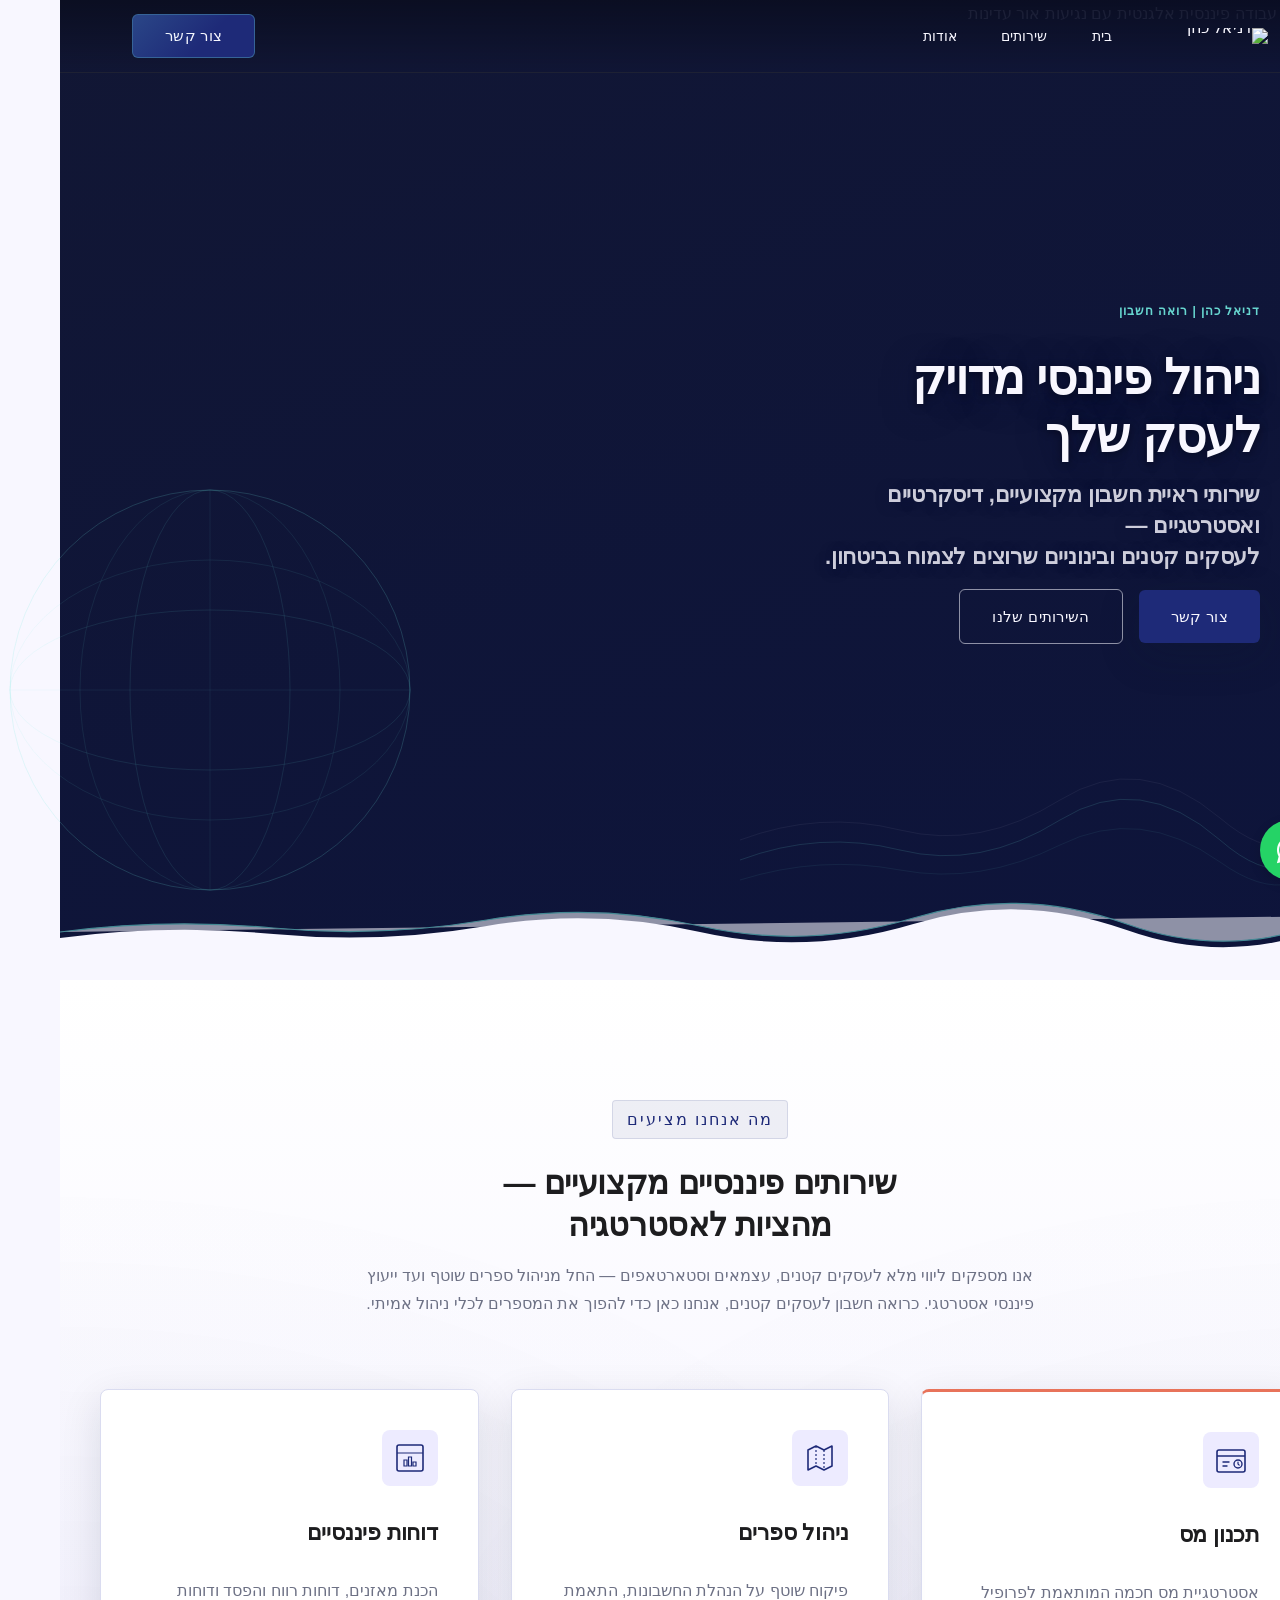
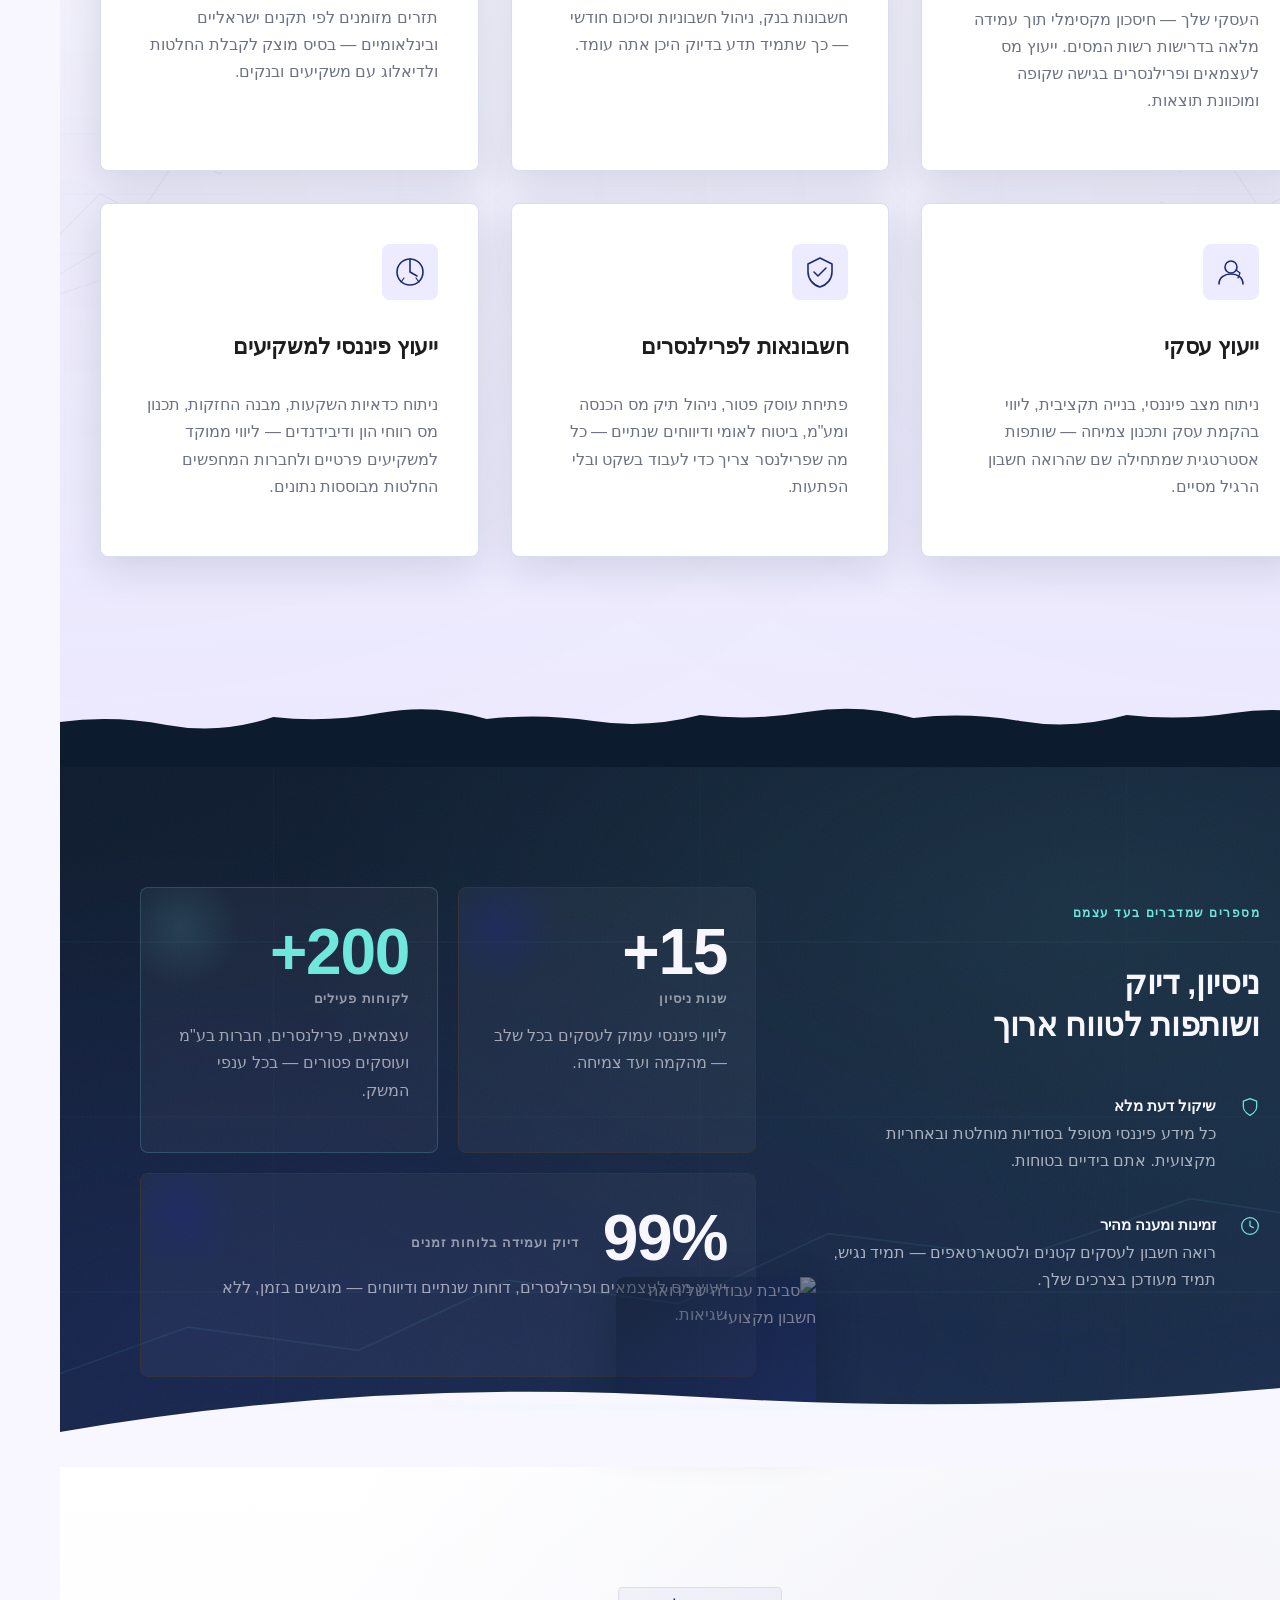
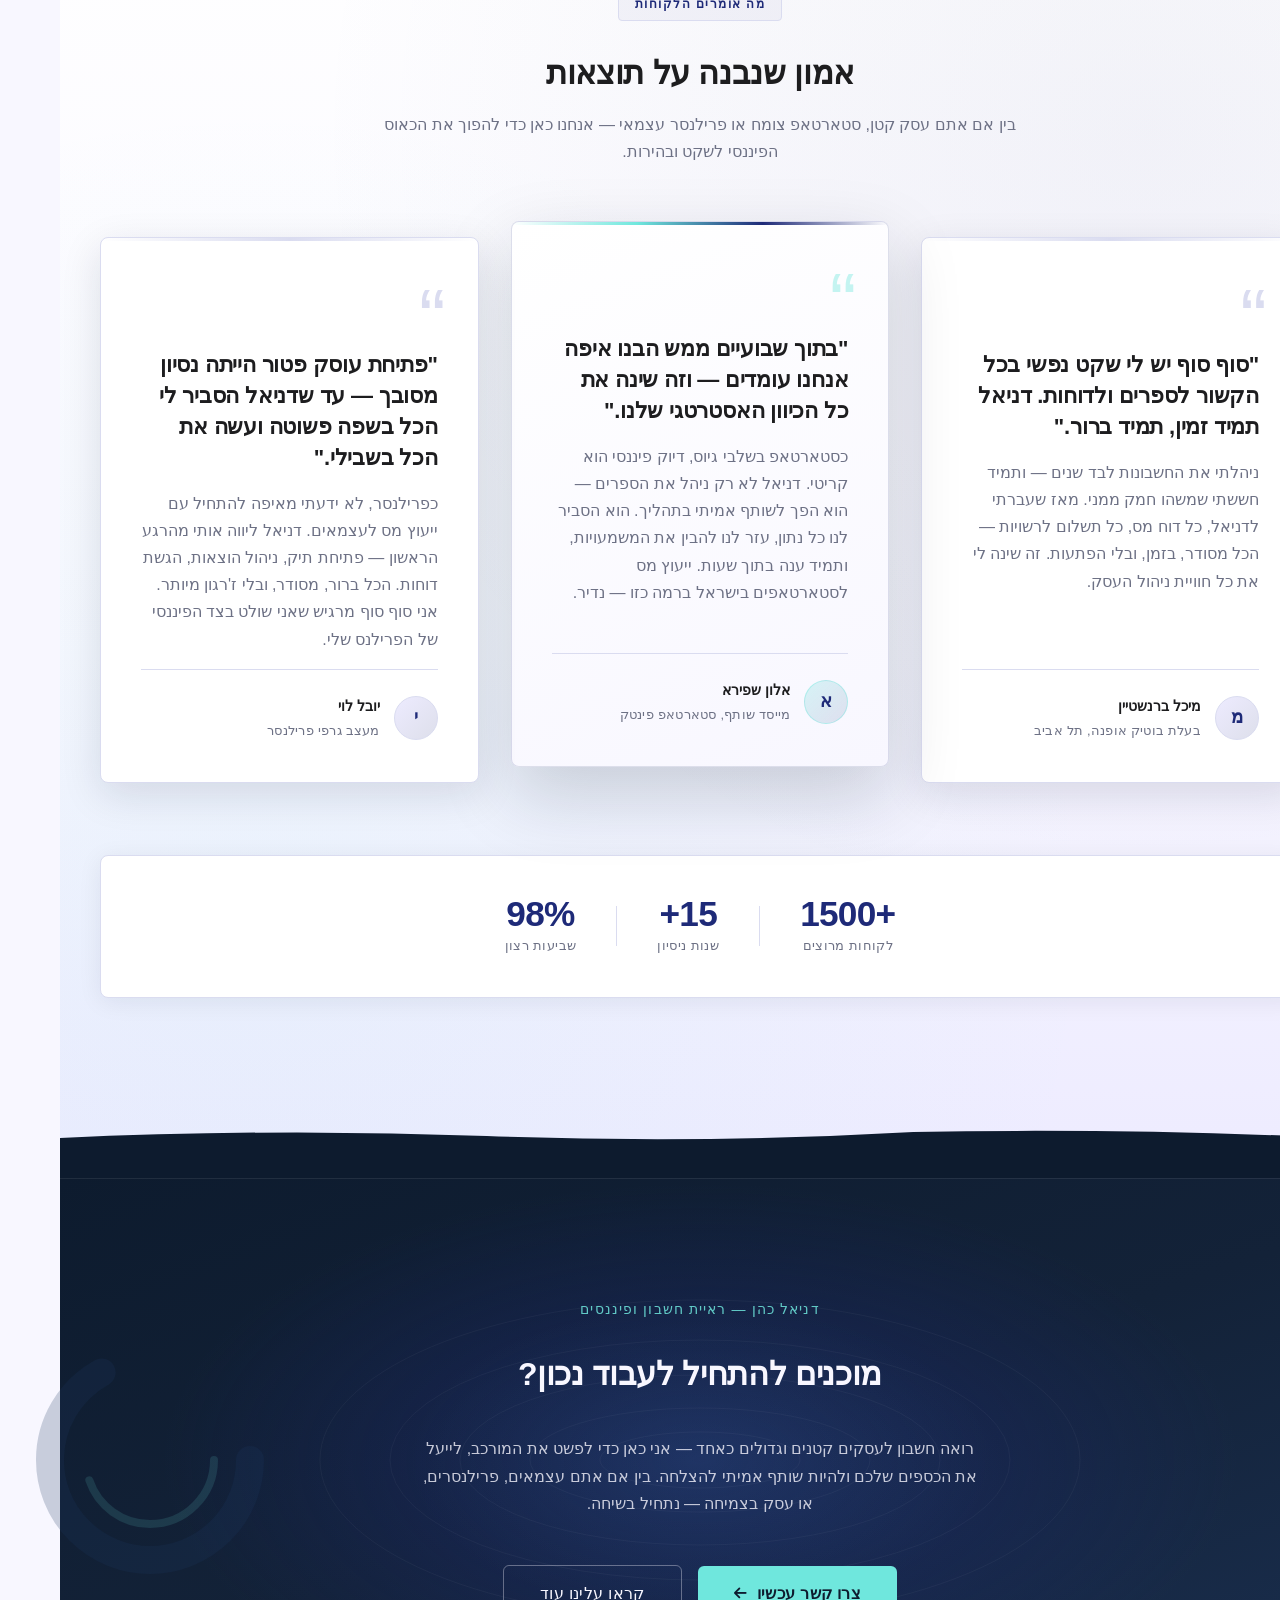
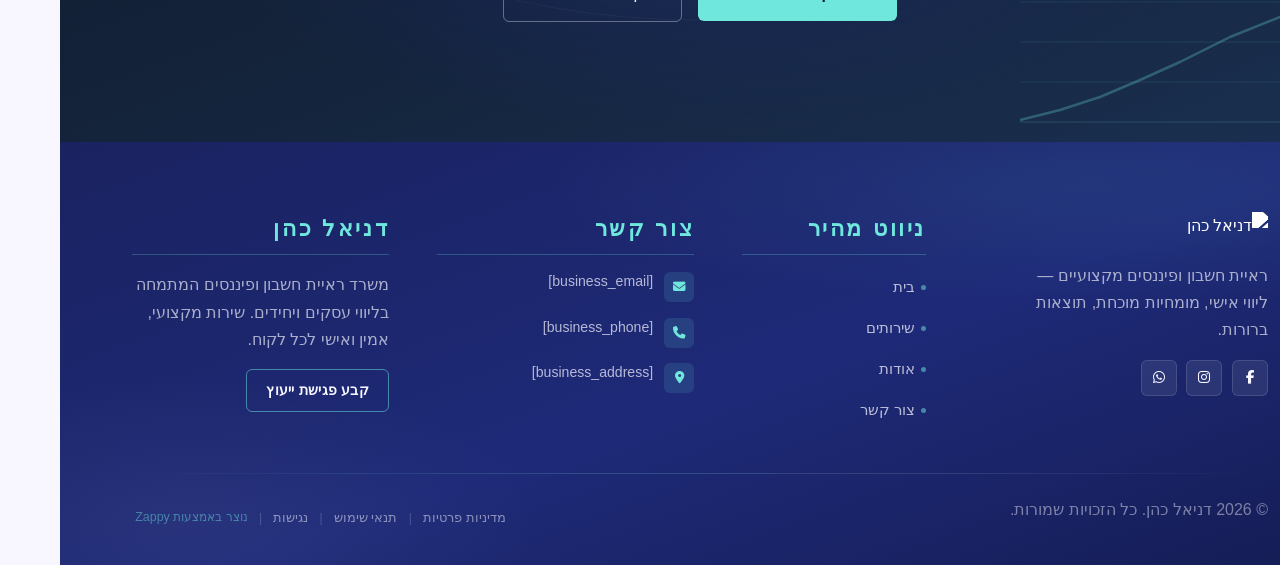
==== commit 7a5ec4e2: "Incremental sync: 1 page(s) — update_text" ====
--- a/index.html
+++ b/index.html
@@ -1035,21 +1035,21 @@
   </div>
 </section>
 
-<section class="index-testimonials-section" data-layout-spec="בית-testimonials" dir="rtl">
+<section class="index-testimonials-section" data-layout-spec="בית-testimonials" dir="rtl" id="index-testimonials-section">
   <div class="index-testimonials-container">
 
     <!-- Section Header -->
     <div class="index-testimonials-header">
-      <span class="index-testimonials-eyebrow">מה אומרים הלקוחות</span>
-      <h2 class="index-testimonials-title">אמון שנבנה על תוצאות</h2>
+      <p class="zappy-editable"><span class="index-testimonials-eyebrow">מה אומרים הלקוחות</span>
+      </p><h2 class="index-testimonials-title">אמון שנבנה על תוצאות</h2>
       <p class="index-testimonials-subtitle">בין אם אתם עסק קטן, סטארטאפ צומח או פרילנסר עצמאי — אנחנו כאן כדי להפוך את הכאוס הפיננסי לשקט ובהירות.</p>
     </div>
 
     <!-- Testimonial Cards Grid -->
-    <div class="index-testimonials-grid">
+    <div class="index-testimonials-grid zappy-preserve-css-grid" id="zappy-auto-grid-1777985395671-39yip4" data-zappy-auto-grid="true" data-zappy-grid-align="start" data-original-item-width="379" data-original-gap="32px" style="--zappy-grid-cols: 378.661px 378.67px 378.67px; grid-template-columns: 378.661px 378.67px 378.67px; align-items: stretch !important;" data-zappy-explicit-columns="true">
 
       <!-- Card 1: Small Business Owner -->
-      <article class="index-testimonial-card">
+      <article class="index-testimonial-card" data-grid-item-index="0">
         <div class="index-testimonial-accent-line"></div>
         <div class="index-testimonial-quote-mark" aria-hidden="true">“</div>
         <h3 class="index-testimonial-quote">"סוף סוף יש לי שקט נפשי בכל הקשור לספרים ולדוחות. דניאל תמיד זמין, תמיד ברור."</h3>
@@ -1066,7 +1066,7 @@
       </article>
 
       <!-- Card 2: Startup Founder (elevated center) -->
-      <article class="index-testimonial-card index-testimonial-card--elevated">
+      <article class="index-testimonial-card index-testimonial-card--elevated" data-grid-item-index="1">
         <div class="index-testimonial-accent-line index-testimonial-accent-line--accent"></div>
         <div class="index-testimonial-quote-mark index-testimonial-quote-mark--accent" aria-hidden="true">“</div>
         <h3 class="index-testimonial-quote">"בתוך שבועיים ממש הבנו איפה אנחנו עומדים — וזה שינה את כל הכיוון האסטרטגי שלנו."</h3>
@@ -1083,7 +1083,7 @@
       </article>
 
       <!-- Card 3: Freelancer -->
-      <article class="index-testimonial-card">
+      <article class="index-testimonial-card" data-grid-item-index="2">
         <div class="index-testimonial-accent-line"></div>
         <div class="index-testimonial-quote-mark" aria-hidden="true">“</div>
         <h3 class="index-testimonial-quote">"פתיחת עוסק פטור הייתה נסיון מסובך — עד שדניאל הסביר לי הכל בשפה פשוטה ועשה את הכל בשבילי."</h3>
@@ -1105,12 +1105,12 @@
     <!-- Trust Bar -->
     <div class="index-testimonials-trust-bar">
       <div class="index-trust-item">
-        <span class="index-trust-number">+150</span>
+        <span class="index-trust-number" style="">+1500</span>
         <span class="index-trust-label">לקוחות מרוצים</span>
       </div>
       <div class="index-trust-divider" aria-hidden="true"></div>
       <div class="index-trust-item">
-        <span class="index-trust-number">12+</span>
+        <span class="index-trust-number" style="">15+</span>
         <span class="index-trust-label">שנות ניסיון</span>
       </div>
       <div class="index-trust-divider" aria-hidden="true"></div>
